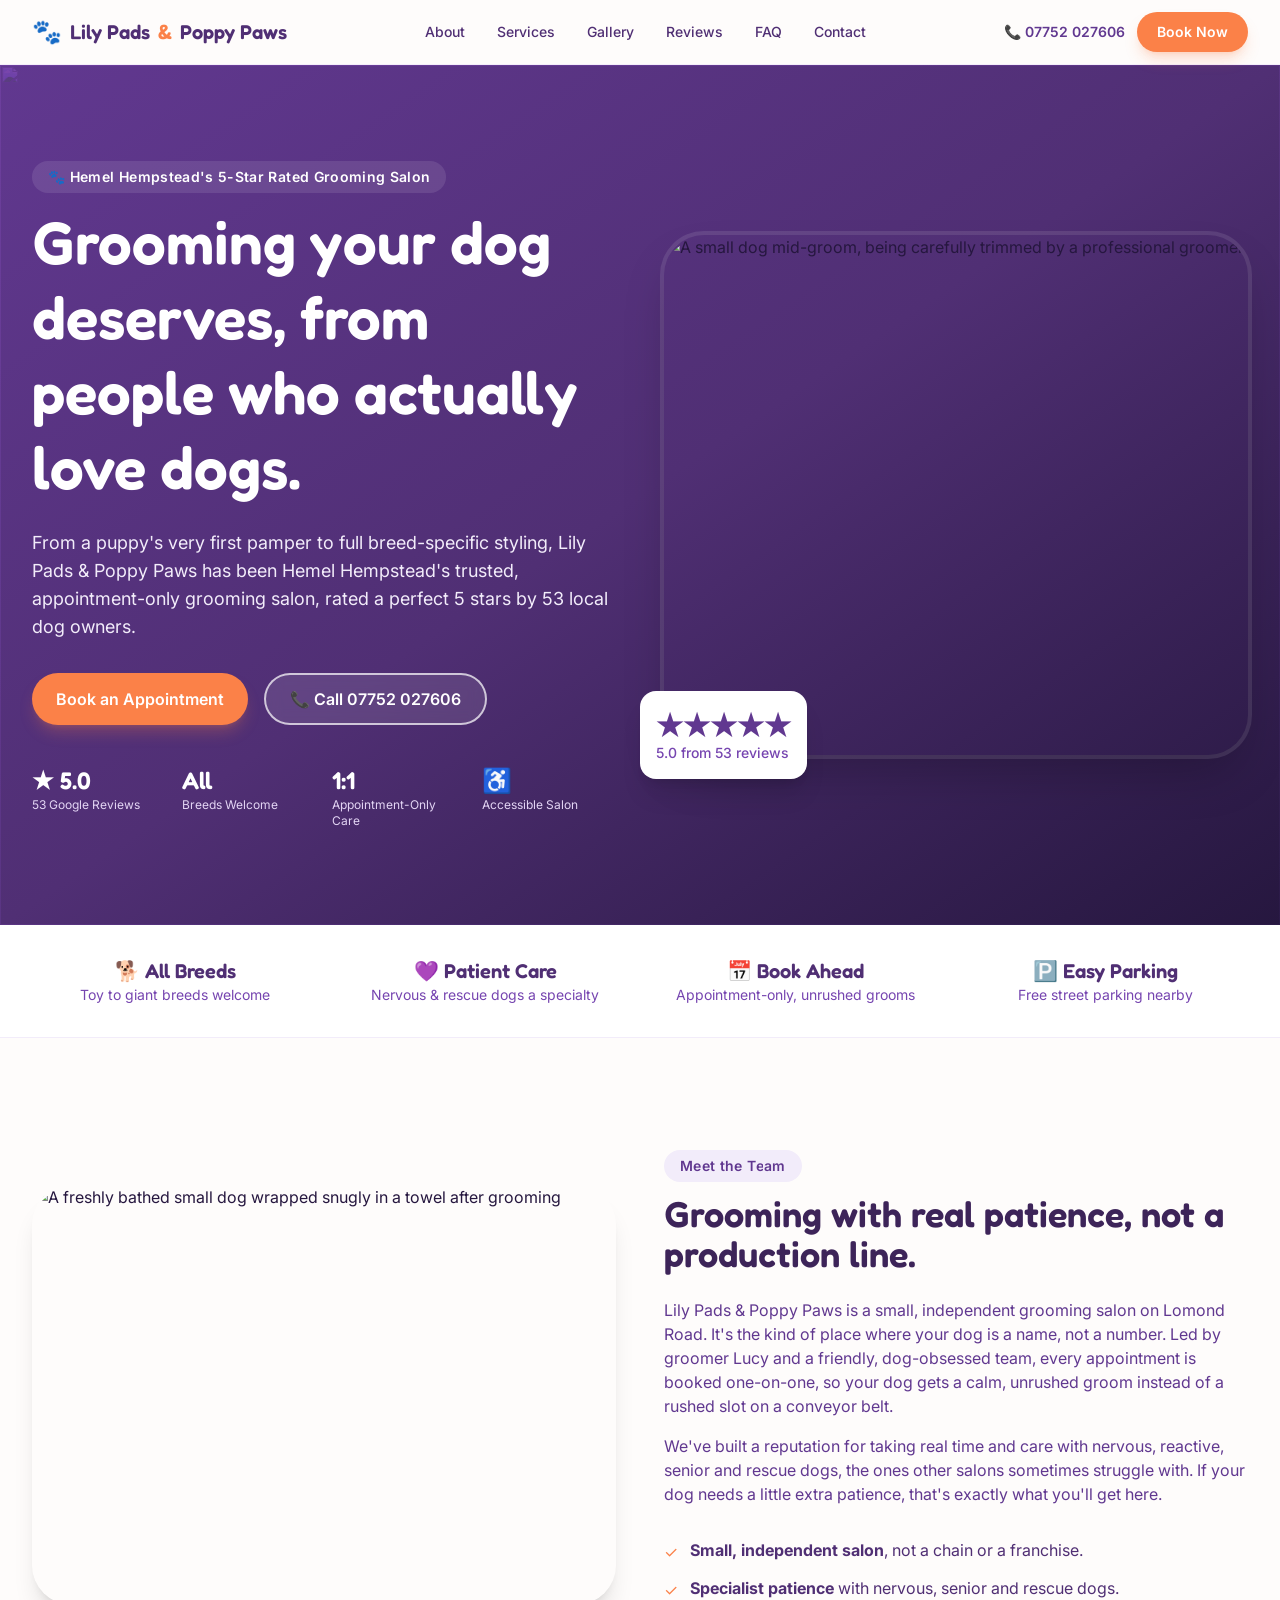
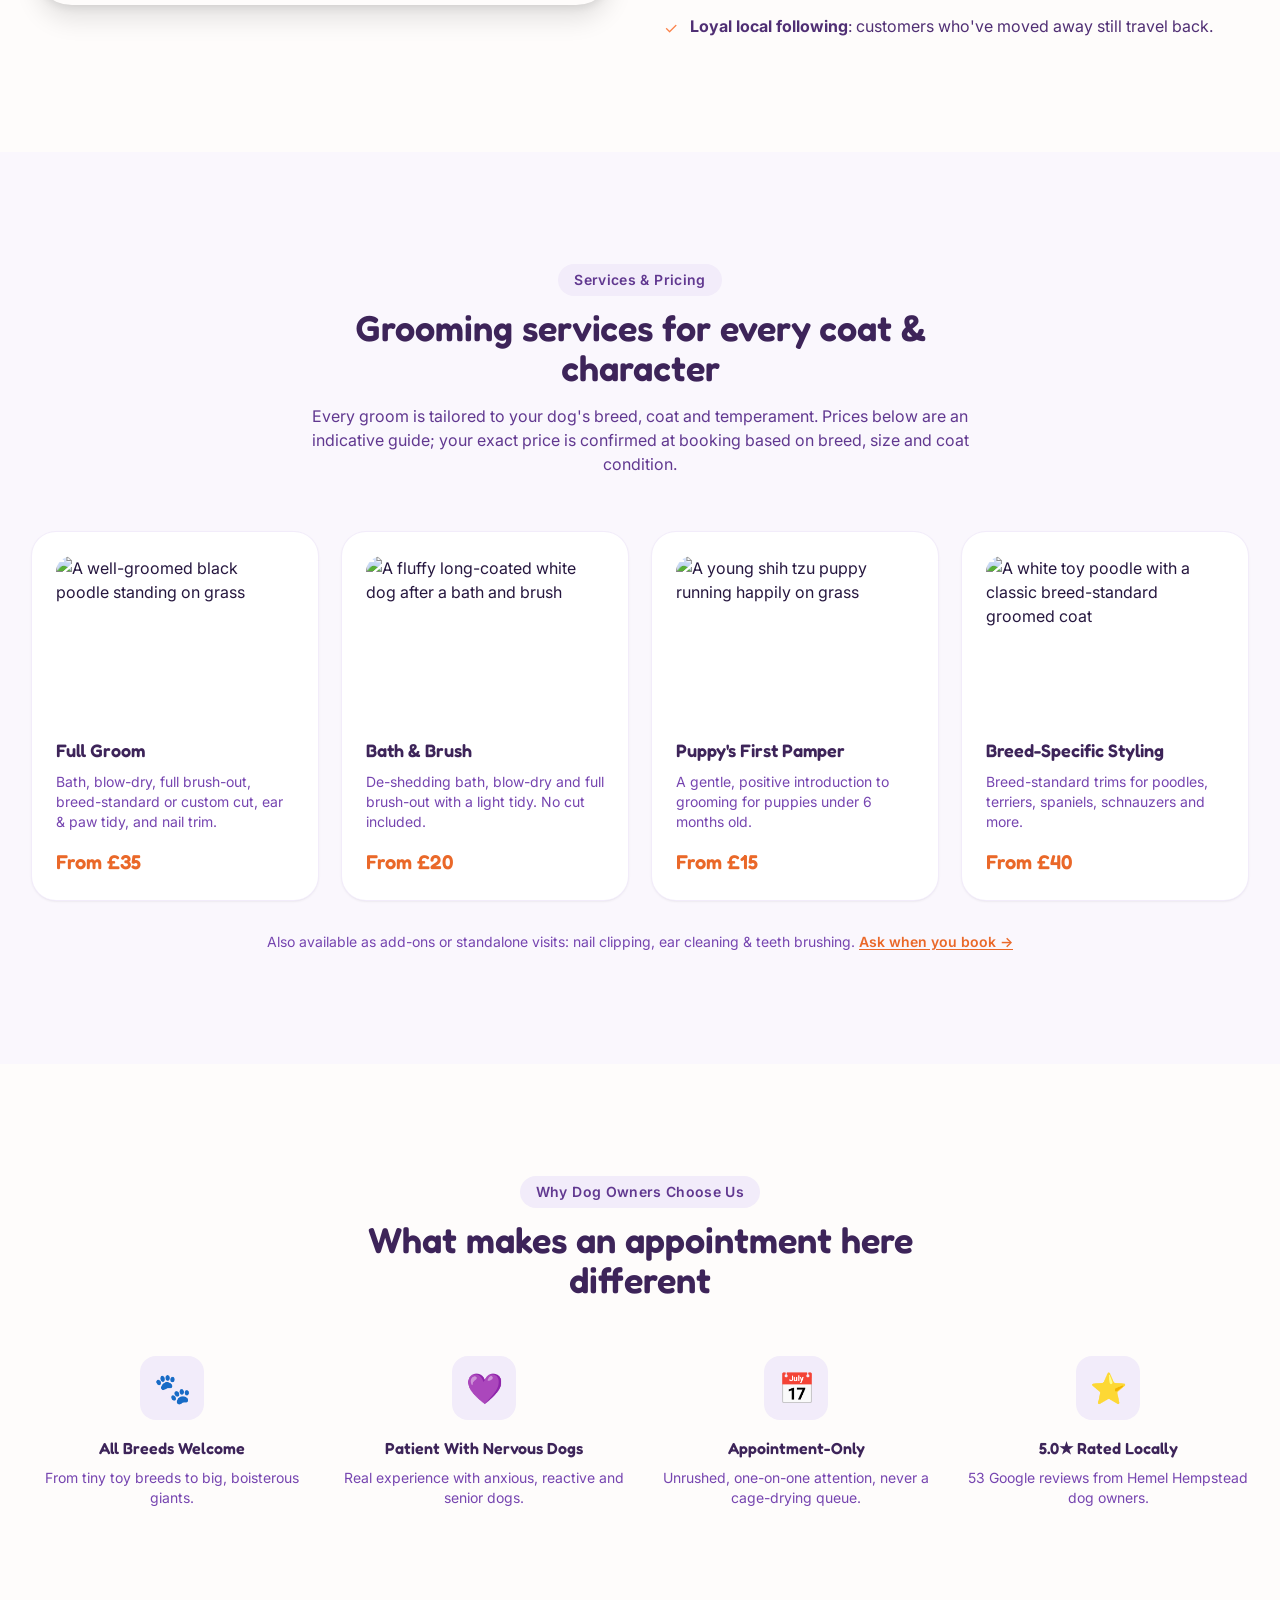
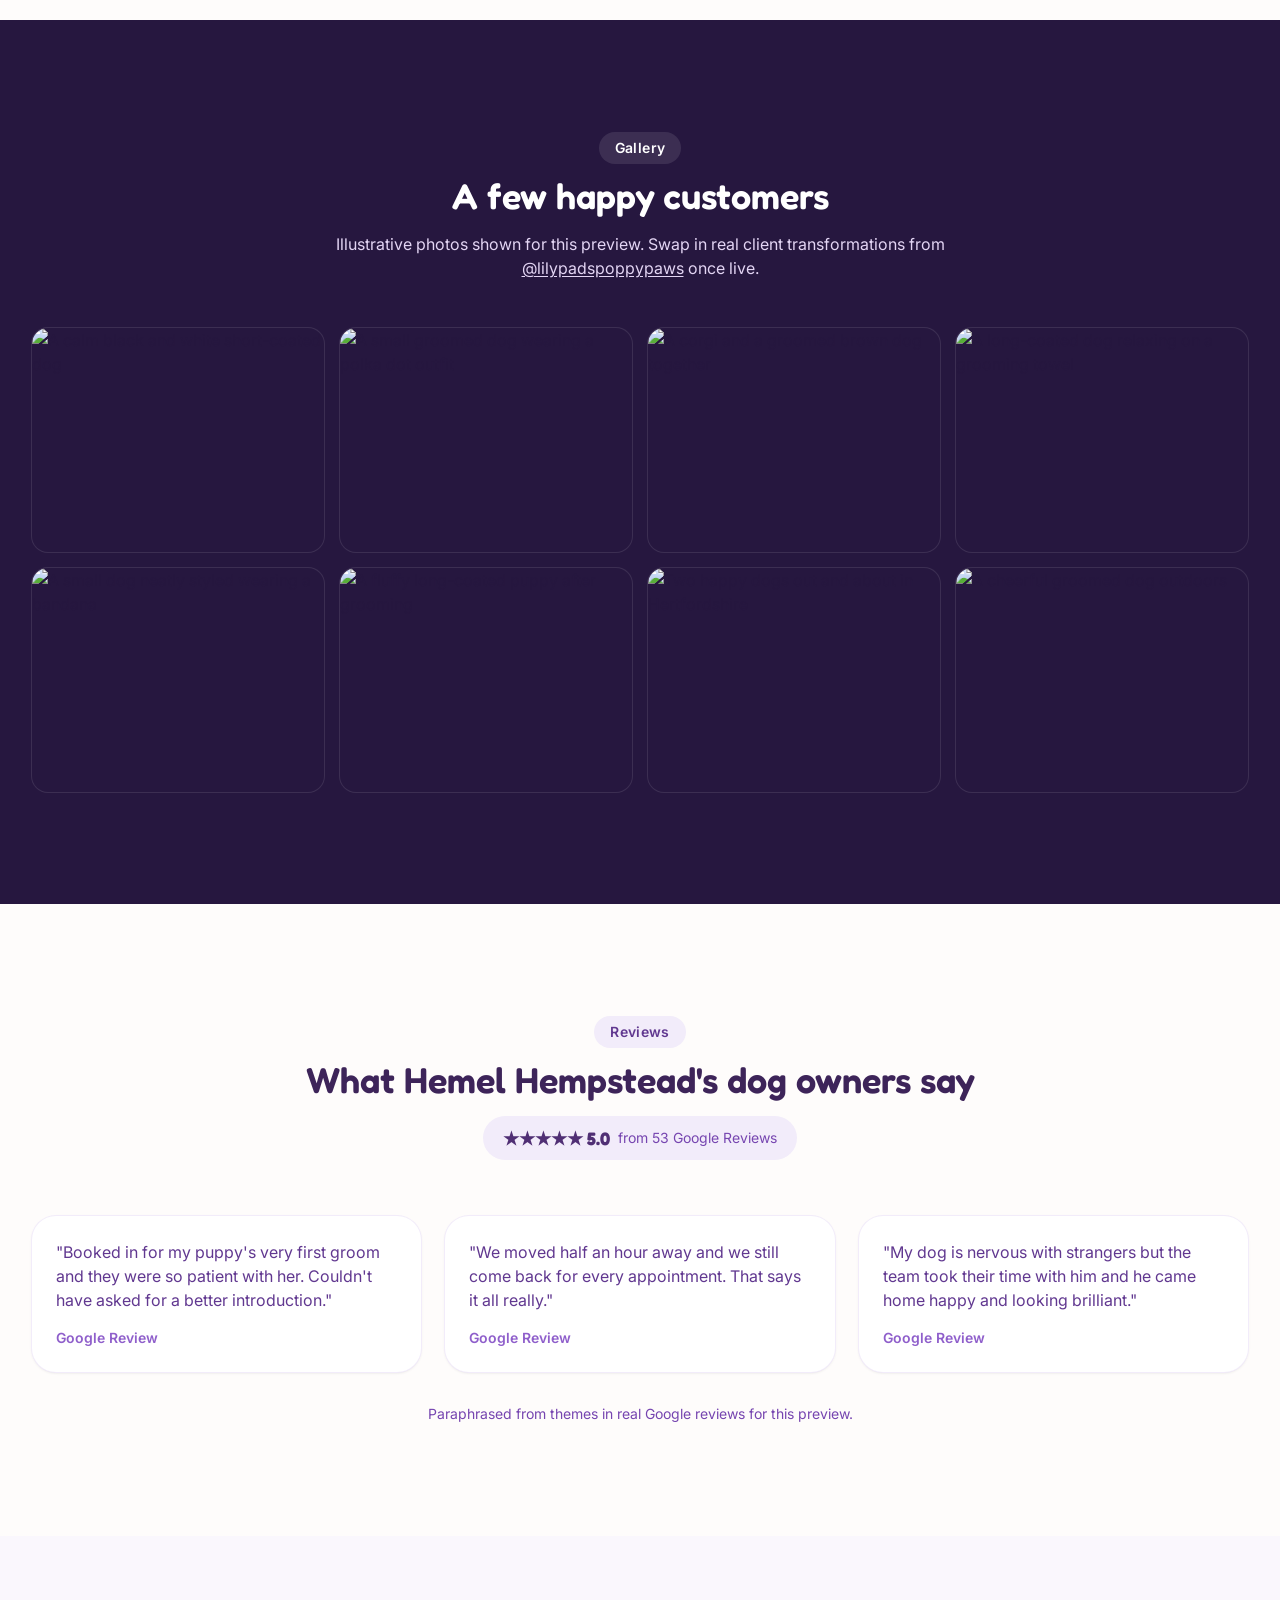
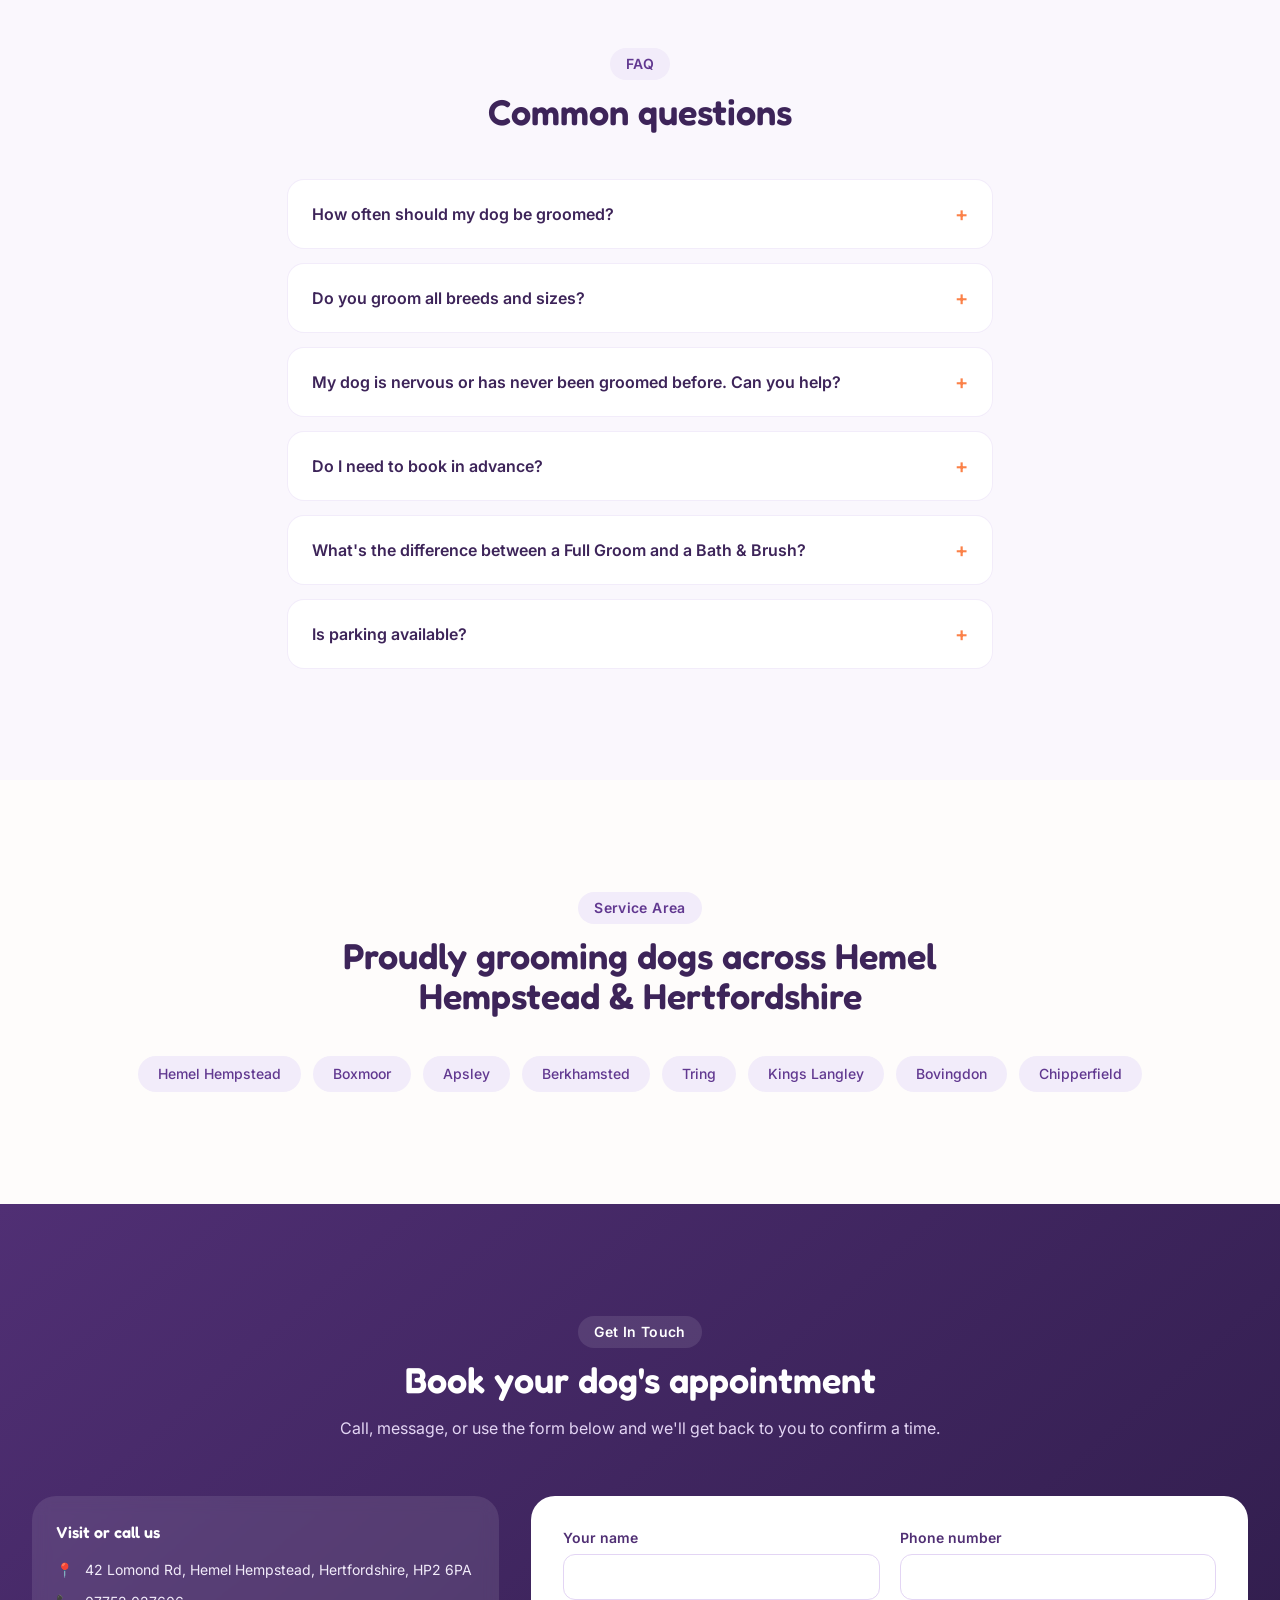
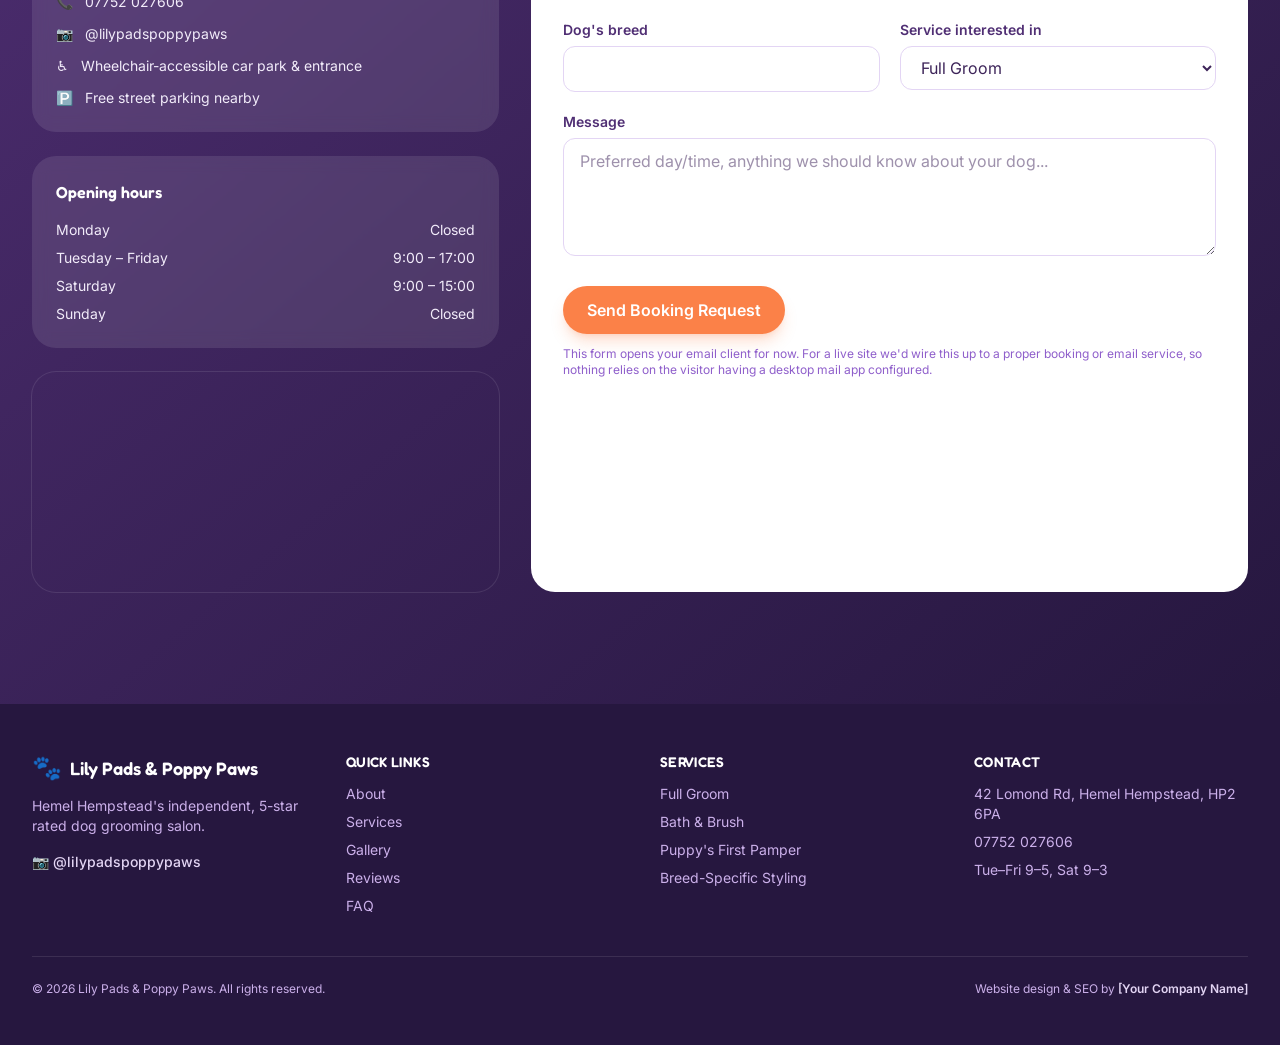
==== index.html @ eb0f3576 "Lily Pads & Poppy Paws spec site: production and preview" ====
<!DOCTYPE html>
<html lang="en-GB">
<head>
<meta charset="UTF-8">
<meta name="viewport" content="width=device-width, initial-scale=1.0">
<title>Lily Pads & Poppy Paws | 5-Star Dog Grooming Salon in Hemel Hempstead</title>
<meta name="description" content="Lily Pads & Poppy Paws is Hemel Hempstead's 5-star rated dog grooming salon. Full grooms, puppy pampers & breed-specific styling for all breeds. Appointment-only, patient with nervous dogs. Book today.">
<link rel="canonical" href="https://www.lilypadspoppypaws.co.uk/">

<!-- Open Graph -->
<meta property="og:type" content="business.business">
<meta property="og:title" content="Lily Pads & Poppy Paws | 5-Star Dog Grooming Salon in Hemel Hempstead">
<meta property="og:description" content="Hemel Hempstead's 5-star rated dog grooming salon. Full grooms, puppy pampers and breed-specific styling for all breeds, appointment-only.">
<meta property="og:image" content="https://images.unsplash.com/photo-1719464454959-9cf304ef4774?fm=jpg&q=80&w=1200&auto=format&fit=crop">
<meta property="og:url" content="https://www.lilypadspoppypaws.co.uk/">
<meta property="og:locale" content="en_GB">
<meta property="og:site_name" content="Lily Pads & Poppy Paws">
<meta name="twitter:card" content="summary_large_image">

<meta name="robots" content="index, follow">
<meta name="geo.region" content="GB-HRT">
<meta name="geo.placename" content="Hemel Hempstead">

<link rel="icon" href="data:image/svg+xml,%3Csvg xmlns='http://www.w3.org/2000/svg' viewBox='0 0 100 100'%3E%3Ctext y='.9em' font-size='90'%3E%F0%9F%90%BE%3C/text%3E%3C/svg%3E">

<link rel="preconnect" href="https://fonts.googleapis.com">
<link rel="preconnect" href="https://fonts.gstatic.com" crossorigin>
<link href="https://fonts.googleapis.com/css2?family=Fredoka:wght@500;600;700&family=Inter:wght@400;500;600;700&display=swap" rel="stylesheet">

<link rel="stylesheet" href="css/style.css">

<script type="application/ld+json">
{
  "@context": "https://schema.org",
  "@type": "PetGroomer",
  "name": "Lily Pads & Poppy Paws",
  "image": "https://images.unsplash.com/photo-1719464454959-9cf304ef4774?fm=jpg&q=80&w=1200&auto=format&fit=crop",
  "@id": "https://www.lilypadspoppypaws.co.uk/",
  "url": "https://www.lilypadspoppypaws.co.uk/",
  "telephone": "+447752027606",
  "priceRange": "££",
  "address": {
    "@type": "PostalAddress",
    "streetAddress": "42 Lomond Rd",
    "addressLocality": "Hemel Hempstead",
    "addressRegion": "Hertfordshire",
    "postalCode": "HP2 6PA",
    "addressCountry": "GB"
  },
  "geo": {
    "@type": "GeoCoordinates",
    "latitude": 51.7745333,
    "longitude": -0.4687252
  },
  "sameAs": [
    "https://www.instagram.com/lilypadspoppypaws/"
  ],
  "openingHoursSpecification": [
    { "@type": "OpeningHoursSpecification", "dayOfWeek": ["Tuesday","Wednesday","Thursday","Friday"], "opens": "09:00", "closes": "17:00" },
    { "@type": "OpeningHoursSpecification", "dayOfWeek": "Saturday", "opens": "09:00", "closes": "15:00" }
  ],
  "aggregateRating": {
    "@type": "AggregateRating",
    "ratingValue": "5.0",
    "reviewCount": "53"
  }
}
</script>
</head>
<body class="bg-cream-50 text-brand-950 antialiased">

<a href="#main" class="sr-only focus:not-sr-only focus:absolute focus:z-50 focus:m-3 focus:rounded-lg focus:bg-white focus:px-4 focus:py-2 focus:text-brand-700 focus:shadow-lg">Skip to content</a>

<!-- ===== HEADER ===== -->
<header id="site-header" class="sticky top-0 z-40 border-b border-brand-100/80 bg-cream-50/90 backdrop-blur transition-shadow">
  <div class="mx-auto flex max-w-7xl items-center justify-between px-4 py-3 sm:px-6 lg:px-8">
    <a href="#main" class="flex items-center gap-2 font-display text-lg font-semibold text-brand-800 sm:text-xl">
      <span aria-hidden="true" class="text-2xl">🐾</span>
      Lily Pads <span class="text-accent-500">&amp;</span> Poppy Paws
    </a>

    <nav aria-label="Primary" class="hidden items-center gap-8 lg:flex">
      <a href="#about" class="text-sm font-medium text-brand-800 hover:text-accent-600">About</a>
      <a href="#services" class="text-sm font-medium text-brand-800 hover:text-accent-600">Services</a>
      <a href="#gallery" class="text-sm font-medium text-brand-800 hover:text-accent-600">Gallery</a>
      <a href="#reviews" class="text-sm font-medium text-brand-800 hover:text-accent-600">Reviews</a>
      <a href="#faq" class="text-sm font-medium text-brand-800 hover:text-accent-600">FAQ</a>
      <a href="#contact" class="text-sm font-medium text-brand-800 hover:text-accent-600">Contact</a>
    </nav>

    <div class="hidden items-center gap-3 lg:flex">
      <a href="tel:07752027606" class="text-sm font-semibold text-brand-700">📞 07752 027606</a>
      <a href="#contact" class="btn-primary !px-5 !py-2.5 text-sm">Book Now</a>
    </div>

    <button id="menu-toggle" type="button" aria-controls="mobile-menu" aria-expanded="false" class="inline-flex items-center justify-center rounded-lg p-2 text-brand-800 lg:hidden" aria-label="Toggle navigation menu">
      <svg id="icon-open" xmlns="http://www.w3.org/2000/svg" class="h-7 w-7" fill="none" viewBox="0 0 24 24" stroke="currentColor" stroke-width="2"><path stroke-linecap="round" stroke-linejoin="round" d="M4 6h16M4 12h16M4 18h16" /></svg>
      <svg id="icon-close" xmlns="http://www.w3.org/2000/svg" class="hidden h-7 w-7" fill="none" viewBox="0 0 24 24" stroke="currentColor" stroke-width="2"><path stroke-linecap="round" stroke-linejoin="round" d="M6 18L18 6M6 6l12 12" /></svg>
    </button>
  </div>

  <div id="mobile-menu" class="hidden border-t border-brand-100 bg-cream-50 lg:hidden">
    <nav aria-label="Mobile" class="flex flex-col gap-1 px-4 py-3">
      <a href="#about" class="rounded-lg px-3 py-2.5 text-brand-800 hover:bg-brand-100">About</a>
      <a href="#services" class="rounded-lg px-3 py-2.5 text-brand-800 hover:bg-brand-100">Services</a>
      <a href="#gallery" class="rounded-lg px-3 py-2.5 text-brand-800 hover:bg-brand-100">Gallery</a>
      <a href="#reviews" class="rounded-lg px-3 py-2.5 text-brand-800 hover:bg-brand-100">Reviews</a>
      <a href="#faq" class="rounded-lg px-3 py-2.5 text-brand-800 hover:bg-brand-100">FAQ</a>
      <a href="#contact" class="rounded-lg px-3 py-2.5 text-brand-800 hover:bg-brand-100">Contact</a>
      <a href="tel:07752027606" class="mt-2 rounded-lg px-3 py-2.5 font-semibold text-brand-700">📞 07752 027606</a>
      <a href="#contact" class="btn-primary mt-1 w-full">Book Now</a>
    </nav>
  </div>
</header>

<main id="main">

  <!-- ===== HERO ===== -->
  <section class="relative overflow-hidden bg-gradient-to-br from-brand-700 via-brand-800 to-brand-950">
    <div class="absolute inset-0 opacity-25 mix-blend-overlay">
      <img src="https://images.unsplash.com/photo-1719464454959-9cf304ef4774?fm=jpg&q=80&w=2000&auto=format&fit=crop" alt="" class="h-full w-full object-cover" loading="eager">
    </div>
    <div class="relative mx-auto grid max-w-7xl gap-12 px-4 py-16 sm:px-6 lg:grid-cols-2 lg:items-center lg:px-8 lg:py-24">
      <div>
        <p class="section-eyebrow !bg-white/10 !text-white">🐾 Hemel Hempstead's 5-Star Rated Grooming Salon</p>
        <h1 class="font-display text-4xl font-semibold leading-tight text-white sm:text-5xl lg:text-6xl">
          Grooming your dog deserves, from people who actually love dogs.
        </h1>
        <p class="mt-6 max-w-xl text-lg text-brand-100">
          From a puppy's very first pamper to full breed-specific styling, Lily Pads &amp; Poppy Paws has been Hemel Hempstead's trusted, appointment-only grooming salon, rated a perfect 5 stars by 53 local dog owners.
        </p>
        <div class="mt-8 flex flex-wrap gap-4">
          <a href="#contact" class="btn-primary">Book an Appointment</a>
          <a href="tel:07752027606" class="btn-secondary">📞 Call 07752 027606</a>
        </div>
        <dl class="mt-10 grid grid-cols-2 gap-4 sm:grid-cols-4">
          <div>
            <dt class="sr-only">Google rating</dt>
            <dd class="font-display text-2xl font-semibold text-white">★ 5.0</dd>
            <dd class="text-xs text-brand-200">53 Google Reviews</dd>
          </div>
          <div>
            <dt class="sr-only">Breeds</dt>
            <dd class="font-display text-2xl font-semibold text-white">All</dd>
            <dd class="text-xs text-brand-200">Breeds Welcome</dd>
          </div>
          <div>
            <dt class="sr-only">Booking</dt>
            <dd class="font-display text-2xl font-semibold text-white">1:1</dd>
            <dd class="text-xs text-brand-200">Appointment-Only Care</dd>
          </div>
          <div>
            <dt class="sr-only">Access</dt>
            <dd class="font-display text-2xl font-semibold text-white">♿</dd>
            <dd class="text-xs text-brand-200">Accessible Salon</dd>
          </div>
        </dl>
      </div>
      <div class="relative hidden lg:block">
        <div class="overflow-hidden rounded-[2.5rem] shadow-2xl ring-4 ring-white/10">
          <img src="https://images.unsplash.com/photo-1719464454959-9cf304ef4774?fm=jpg&q=80&w=1200&auto=format&fit=crop" alt="A small dog mid-groom, being carefully trimmed by a professional groomer" class="h-[520px] w-full object-cover">
        </div>
        <div class="absolute -bottom-6 -left-6 rounded-2xl bg-white p-4 shadow-xl">
          <p class="font-display text-3xl font-bold text-brand-700">★★★★★</p>
          <p class="text-sm font-medium text-brand-600">5.0 from 53 reviews</p>
        </div>
      </div>
    </div>
  </section>

  <!-- ===== TRUST STRIP ===== -->
  <section class="border-b border-brand-100 bg-white">
    <div class="mx-auto grid max-w-7xl grid-cols-2 gap-6 px-4 py-8 text-center sm:px-6 md:grid-cols-4 lg:px-8">
      <div>
        <p class="font-display text-xl font-semibold text-brand-800">🐕 All Breeds</p>
        <p class="text-sm text-brand-600">Toy to giant breeds welcome</p>
      </div>
      <div>
        <p class="font-display text-xl font-semibold text-brand-800">💜 Patient Care</p>
        <p class="text-sm text-brand-600">Nervous &amp; rescue dogs a specialty</p>
      </div>
      <div>
        <p class="font-display text-xl font-semibold text-brand-800">📅 Book Ahead</p>
        <p class="text-sm text-brand-600">Appointment-only, unrushed grooms</p>
      </div>
      <div>
        <p class="font-display text-xl font-semibold text-brand-800">🅿️ Easy Parking</p>
        <p class="text-sm text-brand-600">Free street parking nearby</p>
      </div>
    </div>
  </section>

  <!-- ===== ABOUT ===== -->
  <section id="about" class="py-20 sm:py-28">
    <div class="mx-auto grid max-w-7xl gap-12 px-4 sm:px-6 lg:grid-cols-2 lg:items-center lg:px-8">
      <div class="order-2 overflow-hidden rounded-[2.5rem] shadow-xl lg:order-1">
        <img src="https://images.unsplash.com/photo-1611173622933-91942d394b04?fm=jpg&q=80&w=1200&auto=format&fit=crop" alt="A freshly bathed small dog wrapped snugly in a towel after grooming" class="h-[420px] w-full object-cover">
      </div>
      <div class="order-1 lg:order-2">
        <p class="section-eyebrow">Meet the Team</p>
        <h2 class="font-display text-3xl font-semibold text-brand-900 sm:text-4xl">Grooming with real patience, not a production line.</h2>
        <p class="mt-6 text-brand-700">
          Lily Pads &amp; Poppy Paws is a small, independent grooming salon on Lomond Road. It's the kind of place where your dog is a name, not a number. Led by groomer Lucy and a friendly, dog-obsessed team, every appointment is booked one-on-one, so your dog gets a calm, unrushed groom instead of a rushed slot on a conveyor belt.
        </p>
        <p class="mt-4 text-brand-700">
          We've built a reputation for taking real time and care with nervous, reactive, senior and rescue dogs, the ones other salons sometimes struggle with. If your dog needs a little extra patience, that's exactly what you'll get here.
        </p>
        <ul class="mt-8 space-y-3">
          <li class="flex items-start gap-3">
            <span class="mt-0.5 text-accent-500">✓</span>
            <span class="text-brand-800"><strong>Small, independent salon</strong>, not a chain or a franchise.</span>
          </li>
          <li class="flex items-start gap-3">
            <span class="mt-0.5 text-accent-500">✓</span>
            <span class="text-brand-800"><strong>Specialist patience</strong> with nervous, senior and rescue dogs.</span>
          </li>
          <li class="flex items-start gap-3">
            <span class="mt-0.5 text-accent-500">✓</span>
            <span class="text-brand-800"><strong>Loyal local following</strong>: customers who've moved away still travel back.</span>
          </li>
        </ul>
      </div>
    </div>
  </section>

  <!-- ===== SERVICES ===== -->
  <section id="services" class="bg-brand-50 py-20 sm:py-28">
    <div class="mx-auto max-w-7xl px-4 sm:px-6 lg:px-8">
      <div class="mx-auto max-w-2xl text-center">
        <p class="section-eyebrow">Services &amp; Pricing</p>
        <h2 class="font-display text-3xl font-semibold text-brand-900 sm:text-4xl">Grooming services for every coat &amp; character</h2>
        <p class="mt-4 text-brand-700">Every groom is tailored to your dog's breed, coat and temperament. Prices below are an indicative guide; your exact price is confirmed at booking based on breed, size and coat condition.</p>
      </div>

      <div class="mt-14 grid gap-6 sm:grid-cols-2 lg:grid-cols-4">
        <article class="card flex flex-col">
          <img src="https://images.unsplash.com/photo-1614261812340-5ee9a3ed33a3?fm=jpg&q=80&w=600&auto=format&fit=crop" alt="A well-groomed black poodle standing on grass" class="mb-5 h-40 w-full rounded-2xl object-cover">
          <h3 class="font-display text-lg font-semibold text-brand-900">Full Groom</h3>
          <p class="mt-2 flex-1 text-sm text-brand-600">Bath, blow-dry, full brush-out, breed-standard or custom cut, ear &amp; paw tidy, and nail trim.</p>
          <p class="mt-4 font-display text-xl font-semibold text-accent-600">From £35</p>
        </article>
        <article class="card flex flex-col">
          <img src="https://images.unsplash.com/photo-1519224939581-4fbbdbeff92f?fm=jpg&q=80&w=600&auto=format&fit=crop" alt="A fluffy long-coated white dog after a bath and brush" class="mb-5 h-40 w-full rounded-2xl object-cover">
          <h3 class="font-display text-lg font-semibold text-brand-900">Bath &amp; Brush</h3>
          <p class="mt-2 flex-1 text-sm text-brand-600">De-shedding bath, blow-dry and full brush-out with a light tidy. No cut included.</p>
          <p class="mt-4 font-display text-xl font-semibold text-accent-600">From £20</p>
        </article>
        <article class="card flex flex-col">
          <img src="https://images.unsplash.com/photo-1534361960057-19889db9621e?fm=jpg&q=80&w=600&auto=format&fit=crop" alt="A young shih tzu puppy running happily on grass" class="mb-5 h-40 w-full rounded-2xl object-cover">
          <h3 class="font-display text-lg font-semibold text-brand-900">Puppy's First Pamper</h3>
          <p class="mt-2 flex-1 text-sm text-brand-600">A gentle, positive introduction to grooming for puppies under 6 months old.</p>
          <p class="mt-4 font-display text-xl font-semibold text-accent-600">From £15</p>
        </article>
        <article class="card flex flex-col">
          <img src="https://images.unsplash.com/photo-1513189643435-49f97650b367?fm=jpg&q=80&w=600&auto=format&fit=crop" alt="A white toy poodle with a classic breed-standard groomed coat" class="mb-5 h-40 w-full rounded-2xl object-cover">
          <h3 class="font-display text-lg font-semibold text-brand-900">Breed-Specific Styling</h3>
          <p class="mt-2 flex-1 text-sm text-brand-600">Breed-standard trims for poodles, terriers, spaniels, schnauzers and more.</p>
          <p class="mt-4 font-display text-xl font-semibold text-accent-600">From £40</p>
        </article>
      </div>

      <p class="mt-8 text-center text-sm text-brand-600">Also available as add-ons or standalone visits: nail clipping, ear cleaning &amp; teeth brushing. <a href="#contact" class="font-semibold text-accent-600 underline underline-offset-2">Ask when you book →</a></p>
    </div>
  </section>

  <!-- ===== WHY CHOOSE US ===== -->
  <section class="py-20 sm:py-28">
    <div class="mx-auto max-w-7xl px-4 sm:px-6 lg:px-8">
      <div class="mx-auto max-w-2xl text-center">
        <p class="section-eyebrow">Why Dog Owners Choose Us</p>
        <h2 class="font-display text-3xl font-semibold text-brand-900 sm:text-4xl">What makes an appointment here different</h2>
      </div>
      <div class="mt-14 grid gap-8 sm:grid-cols-2 lg:grid-cols-4">
        <div class="text-center">
          <div class="mx-auto flex h-16 w-16 items-center justify-center rounded-2xl bg-brand-100 text-3xl">🐾</div>
          <h3 class="mt-4 font-display font-semibold text-brand-900">All Breeds Welcome</h3>
          <p class="mt-2 text-sm text-brand-600">From tiny toy breeds to big, boisterous giants.</p>
        </div>
        <div class="text-center">
          <div class="mx-auto flex h-16 w-16 items-center justify-center rounded-2xl bg-brand-100 text-3xl">💜</div>
          <h3 class="mt-4 font-display font-semibold text-brand-900">Patient With Nervous Dogs</h3>
          <p class="mt-2 text-sm text-brand-600">Real experience with anxious, reactive and senior dogs.</p>
        </div>
        <div class="text-center">
          <div class="mx-auto flex h-16 w-16 items-center justify-center rounded-2xl bg-brand-100 text-3xl">📅</div>
          <h3 class="mt-4 font-display font-semibold text-brand-900">Appointment-Only</h3>
          <p class="mt-2 text-sm text-brand-600">Unrushed, one-on-one attention, never a cage-drying queue.</p>
        </div>
        <div class="text-center">
          <div class="mx-auto flex h-16 w-16 items-center justify-center rounded-2xl bg-brand-100 text-3xl">⭐</div>
          <h3 class="mt-4 font-display font-semibold text-brand-900">5.0★ Rated Locally</h3>
          <p class="mt-2 text-sm text-brand-600">53 Google reviews from Hemel Hempstead dog owners.</p>
        </div>
      </div>
    </div>
  </section>

  <!-- ===== GALLERY ===== -->
  <section id="gallery" class="bg-brand-950 py-20 sm:py-28">
    <div class="mx-auto max-w-7xl px-4 sm:px-6 lg:px-8">
      <div class="mx-auto max-w-2xl text-center">
        <p class="section-eyebrow !bg-white/10 !text-white">Gallery</p>
        <h2 class="font-display text-3xl font-semibold text-white sm:text-4xl">A few happy customers</h2>
        <p class="mt-4 text-brand-200">Illustrative photos shown for this preview. Swap in real client transformations from <a href="https://www.instagram.com/lilypadspoppypaws/" class="underline underline-offset-2 hover:text-accent-400" target="_blank" rel="noopener">@lilypadspoppypaws</a> once live.</p>
      </div>
      <div class="mt-12 grid grid-cols-2 gap-4 sm:grid-cols-3 lg:grid-cols-4">
        <img src="https://images.unsplash.com/photo-1561037404-61cd46aa615b?fm=jpg&q=75&w=500&auto=format&fit=crop" alt="A calm black and white short-coated dog" class="h-48 w-full rounded-2xl object-cover ring-1 ring-white/10 transition hover:scale-[1.02] hover:opacity-90 sm:h-56" loading="lazy">
        <img src="https://images.unsplash.com/photo-1583511655826-05700d52f4d9?fm=jpg&q=75&w=500&auto=format&fit=crop" alt="A small groomed dog wearing a polka dot outfit" class="h-48 w-full rounded-2xl object-cover ring-1 ring-white/10 transition hover:scale-[1.02] hover:opacity-90 sm:h-56" loading="lazy">
        <img src="https://images.unsplash.com/photo-1560743641-3914f2c45636?fm=jpg&q=75&w=500&auto=format&fit=crop" alt="A corgi and a groomed brown dog together" class="h-48 w-full rounded-2xl object-cover ring-1 ring-white/10 transition hover:scale-[1.02] hover:opacity-90 sm:h-56" loading="lazy">
        <img src="https://images.unsplash.com/photo-1581887936036-3f4f7f0b6679?fm=jpg&q=75&w=500&auto=format&fit=crop" alt="A long-coated dog relaxing on a grooming towel" class="h-48 w-full rounded-2xl object-cover ring-1 ring-white/10 transition hover:scale-[1.02] hover:opacity-90 sm:h-56" loading="lazy">
        <img src="https://images.unsplash.com/photo-1678153184494-1f6fc14a673d?fm=jpg&q=75&w=500&auto=format&fit=crop" alt="A small dog neatly styled wearing a bandana" class="h-48 w-full rounded-2xl object-cover ring-1 ring-white/10 transition hover:scale-[1.02] hover:opacity-90 sm:h-56" loading="lazy">
        <img src="https://images.unsplash.com/photo-1560807707-8cc77767d783?fm=jpg&q=75&w=500&auto=format&fit=crop" alt="A fluffy long-coated puppy after grooming" class="h-48 w-full rounded-2xl object-cover ring-1 ring-white/10 transition hover:scale-[1.02] hover:opacity-90 sm:h-56" loading="lazy">
        <img src="https://images.unsplash.com/photo-1548199973-03cce0bbc87b?fm=jpg&q=75&w=500&auto=format&fit=crop" alt="Two happy dogs out and about in Hertfordshire" class="h-48 w-full rounded-2xl object-cover ring-1 ring-white/10 transition hover:scale-[1.02] hover:opacity-90 sm:h-56" loading="lazy">
        <img src="https://images.unsplash.com/photo-1510771463146-e89e6e86560e?fm=jpg&q=75&w=500&auto=format&fit=crop" alt="A cheerful groomed dog outdoors" class="h-48 w-full rounded-2xl object-cover ring-1 ring-white/10 transition hover:scale-[1.02] hover:opacity-90 sm:h-56" loading="lazy">
      </div>
    </div>
  </section>

  <!-- ===== REVIEWS ===== -->
  <section id="reviews" class="py-20 sm:py-28">
    <div class="mx-auto max-w-7xl px-4 sm:px-6 lg:px-8">
      <div class="mx-auto max-w-2xl text-center">
        <p class="section-eyebrow">Reviews</p>
        <h2 class="font-display text-3xl font-semibold text-brand-900 sm:text-4xl">What Hemel Hempstead's dog owners say</h2>
        <div class="mt-4 inline-flex items-center gap-2 rounded-full bg-brand-100 px-5 py-2">
          <span class="font-display text-lg font-bold text-brand-800">★★★★★ 5.0</span>
          <span class="text-sm text-brand-600">from 53 Google Reviews</span>
        </div>
      </div>
      <div class="mt-14 grid gap-6 lg:grid-cols-3">
        <blockquote class="card">
          <p class="text-brand-700">"Booked in for my puppy's very first groom and they were so patient with her. Couldn't have asked for a better introduction."</p>
          <footer class="mt-4 text-sm font-semibold text-brand-500">Google Review</footer>
        </blockquote>
        <blockquote class="card">
          <p class="text-brand-700">"We moved half an hour away and we still come back for every appointment. That says it all really."</p>
          <footer class="mt-4 text-sm font-semibold text-brand-500">Google Review</footer>
        </blockquote>
        <blockquote class="card">
          <p class="text-brand-700">"My dog is nervous with strangers but the team took their time with him and he came home happy and looking brilliant."</p>
          <footer class="mt-4 text-sm font-semibold text-brand-500">Google Review</footer>
        </blockquote>
      </div>
      <p class="mt-8 text-center text-sm text-brand-600">Paraphrased from themes in real Google reviews for this preview.</p>
    </div>
  </section>

  <!-- ===== FAQ ===== -->
  <section id="faq" class="bg-brand-50 py-20 sm:py-28">
    <div class="mx-auto max-w-3xl px-4 sm:px-6 lg:px-8">
      <div class="text-center">
        <p class="section-eyebrow">FAQ</p>
        <h2 class="font-display text-3xl font-semibold text-brand-900 sm:text-4xl">Common questions</h2>
      </div>
      <div class="mt-12 space-y-4" id="faq-list">

        <div class="faq-item overflow-hidden rounded-2xl bg-white ring-1 ring-brand-100">
          <button type="button" class="faq-trigger flex w-full items-center justify-between gap-4 px-6 py-5 text-left font-semibold text-brand-900" aria-expanded="false">
            How often should my dog be groomed?
            <span class="faq-icon shrink-0 text-xl text-accent-500">+</span>
          </button>
          <div class="faq-panel hidden px-6 pb-5 text-brand-600">Most breeds do best every 6–8 weeks, though it depends on coat type. Long-haired and curly-coated breeds often benefit from more frequent visits, and we're happy to recommend a schedule at your dog's first appointment.</div>
        </div>

        <div class="faq-item overflow-hidden rounded-2xl bg-white ring-1 ring-brand-100">
          <button type="button" class="faq-trigger flex w-full items-center justify-between gap-4 px-6 py-5 text-left font-semibold text-brand-900" aria-expanded="false">
            Do you groom all breeds and sizes?
            <span class="faq-icon shrink-0 text-xl text-accent-500">+</span>
          </button>
          <div class="faq-panel hidden px-6 pb-5 text-brand-600">Yes, from tiny toy breeds to large, giant breeds. Let us know your dog's breed and size when you book so we can allocate the right amount of time.</div>
        </div>

        <div class="faq-item overflow-hidden rounded-2xl bg-white ring-1 ring-brand-100">
          <button type="button" class="faq-trigger flex w-full items-center justify-between gap-4 px-6 py-5 text-left font-semibold text-brand-900" aria-expanded="false">
            My dog is nervous or has never been groomed before. Can you help?
            <span class="faq-icon shrink-0 text-xl text-accent-500">+</span>
          </button>
          <div class="faq-panel hidden px-6 pb-5 text-brand-600">Absolutely, this is something we're known for locally. Appointments are one-on-one and unrushed, so nervous, reactive, senior and rescue dogs get all the extra time and patience they need.</div>
        </div>

        <div class="faq-item overflow-hidden rounded-2xl bg-white ring-1 ring-brand-100">
          <button type="button" class="faq-trigger flex w-full items-center justify-between gap-4 px-6 py-5 text-left font-semibold text-brand-900" aria-expanded="false">
            Do I need to book in advance?
            <span class="faq-icon shrink-0 text-xl text-accent-500">+</span>
          </button>
          <div class="faq-panel hidden px-6 pb-5 text-brand-600">Yes, we're appointment-only. That's how we keep every groom calm and unrushed, so call or use the form below and we'll find a time that suits you.</div>
        </div>

        <div class="faq-item overflow-hidden rounded-2xl bg-white ring-1 ring-brand-100">
          <button type="button" class="faq-trigger flex w-full items-center justify-between gap-4 px-6 py-5 text-left font-semibold text-brand-900" aria-expanded="false">
            What's the difference between a Full Groom and a Bath &amp; Brush?
            <span class="faq-icon shrink-0 text-xl text-accent-500">+</span>
          </button>
          <div class="faq-panel hidden px-6 pb-5 text-brand-600">A Bath &amp; Brush covers washing, drying and a full brush-out with no cutting. A Full Groom includes all of that plus a breed-standard or custom cut, ear and paw tidy, and a nail trim.</div>
        </div>

        <div class="faq-item overflow-hidden rounded-2xl bg-white ring-1 ring-brand-100">
          <button type="button" class="faq-trigger flex w-full items-center justify-between gap-4 px-6 py-5 text-left font-semibold text-brand-900" aria-expanded="false">
            Is parking available?
            <span class="faq-icon shrink-0 text-xl text-accent-500">+</span>
          </button>
          <div class="faq-panel hidden px-6 pb-5 text-brand-600">Yes, free street parking is available nearby, and the salon has a wheelchair-accessible car park and entrance.</div>
        </div>

      </div>
    </div>
  </section>

  <!-- ===== SERVICE AREA ===== -->
  <section class="py-20 sm:py-28">
    <div class="mx-auto max-w-7xl px-4 sm:px-6 lg:px-8">
      <div class="mx-auto max-w-2xl text-center">
        <p class="section-eyebrow">Service Area</p>
        <h2 class="font-display text-3xl font-semibold text-brand-900 sm:text-4xl">Proudly grooming dogs across Hemel Hempstead &amp; Hertfordshire</h2>
      </div>
      <div class="mt-10 flex flex-wrap justify-center gap-3">
        <span class="rounded-full bg-brand-100 px-5 py-2 text-sm font-medium text-brand-700">Hemel Hempstead</span>
        <span class="rounded-full bg-brand-100 px-5 py-2 text-sm font-medium text-brand-700">Boxmoor</span>
        <span class="rounded-full bg-brand-100 px-5 py-2 text-sm font-medium text-brand-700">Apsley</span>
        <span class="rounded-full bg-brand-100 px-5 py-2 text-sm font-medium text-brand-700">Berkhamsted</span>
        <span class="rounded-full bg-brand-100 px-5 py-2 text-sm font-medium text-brand-700">Tring</span>
        <span class="rounded-full bg-brand-100 px-5 py-2 text-sm font-medium text-brand-700">Kings Langley</span>
        <span class="rounded-full bg-brand-100 px-5 py-2 text-sm font-medium text-brand-700">Bovingdon</span>
        <span class="rounded-full bg-brand-100 px-5 py-2 text-sm font-medium text-brand-700">Chipperfield</span>
      </div>
    </div>
  </section>

  <!-- ===== CONTACT ===== -->
  <section id="contact" class="bg-gradient-to-br from-brand-800 to-brand-950 py-20 sm:py-28">
    <div class="mx-auto max-w-7xl px-4 sm:px-6 lg:px-8">
      <div class="mx-auto max-w-2xl text-center">
        <p class="section-eyebrow !bg-white/10 !text-white">Get In Touch</p>
        <h2 class="font-display text-3xl font-semibold text-white sm:text-4xl">Book your dog's appointment</h2>
        <p class="mt-4 text-brand-200">Call, message, or use the form below and we'll get back to you to confirm a time.</p>
      </div>

      <div class="mt-14 grid gap-8 lg:grid-cols-5">

        <div class="lg:col-span-2 space-y-6">
          <div class="rounded-3xl bg-white/10 p-6 backdrop-blur">
            <h3 class="font-display font-semibold text-white">Visit or call us</h3>
            <ul class="mt-4 space-y-3 text-sm text-brand-100">
              <li class="flex gap-3"><span aria-hidden="true">📍</span><span>42 Lomond Rd, Hemel Hempstead, Hertfordshire, HP2 6PA</span></li>
              <li class="flex gap-3"><span aria-hidden="true">📞</span><a href="tel:07752027606" class="hover:text-white">07752 027606</a></li>
              <li class="flex gap-3"><span aria-hidden="true">📷</span><a href="https://www.instagram.com/lilypadspoppypaws/" target="_blank" rel="noopener" class="hover:text-white">@lilypadspoppypaws</a></li>
              <li class="flex gap-3"><span aria-hidden="true">♿</span><span>Wheelchair-accessible car park &amp; entrance</span></li>
              <li class="flex gap-3"><span aria-hidden="true">🅿️</span><span>Free street parking nearby</span></li>
            </ul>
          </div>
          <div class="rounded-3xl bg-white/10 p-6 backdrop-blur">
            <h3 class="font-display font-semibold text-white">Opening hours</h3>
            <dl class="mt-4 space-y-2 text-sm text-brand-100">
              <div class="flex justify-between"><dt>Monday</dt><dd>Closed</dd></div>
              <div class="flex justify-between"><dt>Tuesday – Friday</dt><dd>9:00 – 17:00</dd></div>
              <div class="flex justify-between"><dt>Saturday</dt><dd>9:00 – 15:00</dd></div>
              <div class="flex justify-between"><dt>Sunday</dt><dd>Closed</dd></div>
            </dl>
          </div>
          <div class="overflow-hidden rounded-3xl ring-1 ring-white/10">
            <iframe
              title="Map showing Lily Pads & Poppy Paws, 42 Lomond Rd, Hemel Hempstead"
              src="https://www.google.com/maps?q=42+Lomond+Rd,+Hemel+Hempstead,+HP2+6PA&output=embed"
              width="100%" height="220" style="border:0" loading="lazy" referrerpolicy="no-referrer-when-downgrade"></iframe>
          </div>
        </div>

        <form class="lg:col-span-3 rounded-3xl bg-white p-6 sm:p-8" action="mailto:hello@lilypadspoppypaws.co.uk" method="post" enctype="text/plain">
          <div class="grid gap-5 sm:grid-cols-2">
            <div>
              <label for="name" class="block text-sm font-semibold text-brand-800">Your name</label>
              <input type="text" id="name" name="name" required class="mt-1.5 w-full rounded-xl border border-brand-200 px-4 py-2.5 text-brand-900 focus:border-brand-500 focus:outline-none focus:ring-2 focus:ring-brand-200">
            </div>
            <div>
              <label for="phone" class="block text-sm font-semibold text-brand-800">Phone number</label>
              <input type="tel" id="phone" name="phone" required class="mt-1.5 w-full rounded-xl border border-brand-200 px-4 py-2.5 text-brand-900 focus:border-brand-500 focus:outline-none focus:ring-2 focus:ring-brand-200">
            </div>
            <div>
              <label for="breed" class="block text-sm font-semibold text-brand-800">Dog's breed</label>
              <input type="text" id="breed" name="breed" class="mt-1.5 w-full rounded-xl border border-brand-200 px-4 py-2.5 text-brand-900 focus:border-brand-500 focus:outline-none focus:ring-2 focus:ring-brand-200">
            </div>
            <div>
              <label for="service" class="block text-sm font-semibold text-brand-800">Service interested in</label>
              <select id="service" name="service" class="mt-1.5 w-full rounded-xl border border-brand-200 px-4 py-2.5 text-brand-900 focus:border-brand-500 focus:outline-none focus:ring-2 focus:ring-brand-200">
                <option>Full Groom</option>
                <option>Bath &amp; Brush</option>
                <option>Puppy's First Pamper</option>
                <option>Breed-Specific Styling</option>
                <option>Not sure, advise me</option>
              </select>
            </div>
            <div class="sm:col-span-2">
              <label for="message" class="block text-sm font-semibold text-brand-800">Message</label>
              <textarea id="message" name="message" rows="4" class="mt-1.5 w-full rounded-xl border border-brand-200 px-4 py-2.5 text-brand-900 focus:border-brand-500 focus:outline-none focus:ring-2 focus:ring-brand-200" placeholder="Preferred day/time, anything we should know about your dog..."></textarea>
            </div>
          </div>
          <button type="submit" class="btn-primary mt-6 w-full sm:w-auto">Send Booking Request</button>
          <p class="mt-3 text-xs text-brand-500">This form opens your email client for now. For a live site we'd wire this up to a proper booking or email service, so nothing relies on the visitor having a desktop mail app configured.</p>
        </form>
      </div>
    </div>
  </section>

</main>

<!-- ===== FOOTER ===== -->
<footer class="bg-brand-950 py-12 text-brand-300">
  <div class="mx-auto max-w-7xl px-4 sm:px-6 lg:px-8">
    <div class="grid gap-10 sm:grid-cols-2 lg:grid-cols-4">
      <div>
        <a href="#main" class="flex items-center gap-2 font-display text-lg font-semibold text-white">
          <span aria-hidden="true" class="text-2xl">🐾</span> Lily Pads &amp; Poppy Paws
        </a>
        <p class="mt-3 text-sm">Hemel Hempstead's independent, 5-star rated dog grooming salon.</p>
        <a href="https://www.instagram.com/lilypadspoppypaws/" target="_blank" rel="noopener" class="mt-4 inline-flex items-center gap-2 text-sm font-medium text-brand-200 hover:text-white">📷 @lilypadspoppypaws</a>
      </div>
      <div>
        <h3 class="font-display text-sm font-semibold uppercase tracking-wide text-white">Quick Links</h3>
        <ul class="mt-3 space-y-2 text-sm">
          <li><a href="#about" class="hover:text-white">About</a></li>
          <li><a href="#services" class="hover:text-white">Services</a></li>
          <li><a href="#gallery" class="hover:text-white">Gallery</a></li>
          <li><a href="#reviews" class="hover:text-white">Reviews</a></li>
          <li><a href="#faq" class="hover:text-white">FAQ</a></li>
        </ul>
      </div>
      <div>
        <h3 class="font-display text-sm font-semibold uppercase tracking-wide text-white">Services</h3>
        <ul class="mt-3 space-y-2 text-sm">
          <li>Full Groom</li>
          <li>Bath &amp; Brush</li>
          <li>Puppy's First Pamper</li>
          <li>Breed-Specific Styling</li>
        </ul>
      </div>
      <div>
        <h3 class="font-display text-sm font-semibold uppercase tracking-wide text-white">Contact</h3>
        <ul class="mt-3 space-y-2 text-sm">
          <li>42 Lomond Rd, Hemel Hempstead, HP2 6PA</li>
          <li><a href="tel:07752027606" class="hover:text-white">07752 027606</a></li>
          <li>Tue–Fri 9–5, Sat 9–3</li>
        </ul>
      </div>
    </div>
    <div class="mt-10 flex flex-col items-center justify-between gap-4 border-t border-white/10 pt-6 text-xs sm:flex-row">
      <p>© <span id="year"></span> Lily Pads &amp; Poppy Paws. All rights reserved.</p>
      <p>Website design &amp; SEO by <span class="font-semibold text-brand-200">[Your Company Name]</span></p>
    </div>
  </div>
</footer>

<script src="js/main.js"></script>
</body>
</html>
---- css/style.css ----
/*! tailwindcss v4.3.3 | MIT License | https://tailwindcss.com */
@layer properties{@supports (((-webkit-hyphens:none)) and (not (margin-trim:inline))) or ((-moz-orient:inline) and (not (color:rgb(from red r g b)))){*,:before,:after,::backdrop{--tw-space-y-reverse:0;--tw-border-style:solid;--tw-gradient-position:initial;--tw-gradient-from:#0000;--tw-gradient-via:#0000;--tw-gradient-to:#0000;--tw-gradient-stops:initial;--tw-gradient-via-stops:initial;--tw-gradient-from-position:0%;--tw-gradient-via-position:50%;--tw-gradient-to-position:100%;--tw-leading:initial;--tw-font-weight:initial;--tw-tracking:initial;--tw-shadow:0 0 #0000;--tw-shadow-color:initial;--tw-shadow-alpha:100%;--tw-inset-shadow:0 0 #0000;--tw-inset-shadow-color:initial;--tw-inset-shadow-alpha:100%;--tw-ring-color:initial;--tw-ring-shadow:0 0 #0000;--tw-inset-ring-color:initial;--tw-inset-ring-shadow:0 0 #0000;--tw-ring-inset:initial;--tw-ring-offset-width:0px;--tw-ring-offset-color:#fff;--tw-ring-offset-shadow:0 0 #0000;--tw-backdrop-blur:initial;--tw-backdrop-brightness:initial;--tw-backdrop-contrast:initial;--tw-backdrop-grayscale:initial;--tw-backdrop-hue-rotate:initial;--tw-backdrop-invert:initial;--tw-backdrop-opacity:initial;--tw-backdrop-saturate:initial;--tw-backdrop-sepia:initial;--tw-outline-style:solid}}}@layer theme{:root,:host{--font-sans:"Inter", ui-sans-serif, system-ui, -apple-system, sans-serif;--font-mono:ui-monospace, SFMono-Regular, Menlo, Monaco, Consolas, "Liberation Mono", "Courier New", monospace;--color-white:#fff;--spacing:.25rem;--container-xl:36rem;--container-2xl:42rem;--container-3xl:48rem;--container-7xl:80rem;--text-xs:.75rem;--text-xs--line-height:calc(1 / .75);--text-sm:.875rem;--text-sm--line-height:calc(1.25 / .875);--text-lg:1.125rem;--text-lg--line-height:calc(1.75 / 1.125);--text-xl:1.25rem;--text-xl--line-height:calc(1.75 / 1.25);--text-2xl:1.5rem;--text-2xl--line-height:calc(2 / 1.5);--text-3xl:1.875rem;--text-3xl--line-height:calc(2.25 / 1.875);--text-4xl:2.25rem;--text-4xl--line-height:calc(2.5 / 2.25);--text-5xl:3rem;--text-5xl--line-height:1;--text-6xl:3.75rem;--text-6xl--line-height:1;--font-weight-medium:500;--font-weight-semibold:600;--font-weight-bold:700;--tracking-wide:.025em;--leading-tight:1.25;--radius-lg:.5rem;--radius-xl:.75rem;--radius-2xl:1rem;--radius-3xl:1.5rem;--default-transition-duration:.15s;--default-transition-timing-function:cubic-bezier(.4, 0, .2, 1);--default-font-family:var(--font-sans);--default-mono-font-family:var(--font-mono);--font-display:"Fredoka", "Quicksand", ui-rounded, "Segoe UI", sans-serif;--color-brand-50:#faf7fd;--color-brand-100:#f2ecfa;--color-brand-200:#e3d5f4;--color-brand-300:#cbb0ea;--color-brand-500:#8f5fcb;--color-brand-600:#7645b0;--color-brand-700:#613890;--color-brand-800:#502f74;--color-brand-900:#3d2459;--color-brand-950:#26173f;--color-accent-400:#ff9d6c;--color-accent-500:#fb8148;--color-accent-600:#ea6829;--color-cream-50:#fefcfb}}@layer base{*,:after,:before,::backdrop{box-sizing:border-box;border:0 solid;margin:0;padding:0}::file-selector-button{box-sizing:border-box;border:0 solid;margin:0;padding:0}html,:host{-webkit-text-size-adjust:100%;tab-size:4;line-height:1.5;font-family:var(--default-font-family,-apple-system, BlinkMacSystemFont, "Segoe UI", Roboto, "Helvetica Neue", "Noto Sans", Arial, sans-serif, "Apple Color Emoji", "Segoe UI Emoji", "Segoe UI Symbol", "Noto Color Emoji");font-feature-settings:var(--default-font-feature-settings,normal);font-variation-settings:var(--default-font-variation-settings,normal);-webkit-tap-highlight-color:transparent}hr{height:0;color:inherit;border-top-width:1px}abbr:where([title]){-webkit-text-decoration:underline dotted;text-decoration:underline dotted}h1,h2,h3,h4,h5,h6{font-size:inherit;font-weight:inherit}a{color:inherit;-webkit-text-decoration:inherit;-webkit-text-decoration:inherit;-webkit-text-decoration:inherit;text-decoration:inherit}b,strong{font-weight:bolder}code,kbd,samp,pre{font-family:var(--default-mono-font-family,ui-monospace, SFMono-Regular, Menlo, Monaco, Consolas, "Liberation Mono", "Courier New", monospace);font-feature-settings:var(--default-mono-font-feature-settings,normal);font-variation-settings:var(--default-mono-font-variation-settings,normal);font-size:1em}small{font-size:80%}sub,sup{vertical-align:baseline;font-size:75%;line-height:0;position:relative}sub{bottom:-.25em}sup{top:-.5em}table{text-indent:0;border-color:inherit;border-collapse:collapse}:-moz-focusring:where(:not(iframe)){outline:auto}progress{vertical-align:baseline}summary{display:list-item}ol,ul,menu{list-style:none}img,svg,video,canvas,audio,iframe,embed,object{vertical-align:middle;display:block}img,video{max-width:100%;height:auto}button,input,select,optgroup,textarea{font:inherit;font-feature-settings:inherit;font-variation-settings:inherit;letter-spacing:inherit;color:inherit;opacity:1;background-color:#0000;border-radius:0}::file-selector-button{font:inherit;font-feature-settings:inherit;font-variation-settings:inherit;letter-spacing:inherit;color:inherit;opacity:1;background-color:#0000;border-radius:0}:where(select:is([multiple],[size])) optgroup{font-weight:bolder}:where(select:is([multiple],[size])) optgroup option{padding-inline-start:20px}::file-selector-button{margin-inline-end:4px}::placeholder{opacity:1}@supports (not ((-webkit-appearance:-apple-pay-button))) or (contain-intrinsic-size:1px){::placeholder{color:currentColor}@supports (color:color-mix(in lab, red, red)){::placeholder{color:color-mix(in oklab, currentcolor 50%, transparent)}}}textarea{resize:vertical}::-webkit-search-decoration{-webkit-appearance:none}::-webkit-date-and-time-value{min-height:1lh;text-align:inherit}::-webkit-datetime-edit{display:inline-flex}::-webkit-datetime-edit-fields-wrapper{padding:0}::-webkit-datetime-edit{padding-block:0}::-webkit-datetime-edit-year-field{padding-block:0}::-webkit-datetime-edit-month-field{padding-block:0}::-webkit-datetime-edit-day-field{padding-block:0}::-webkit-datetime-edit-hour-field{padding-block:0}::-webkit-datetime-edit-minute-field{padding-block:0}::-webkit-datetime-edit-second-field{padding-block:0}::-webkit-datetime-edit-millisecond-field{padding-block:0}::-webkit-datetime-edit-meridiem-field{padding-block:0}::-webkit-calendar-picker-indicator{line-height:1}:-moz-ui-invalid{box-shadow:none}button,input:where([type=button],[type=reset],[type=submit]){appearance:button}::file-selector-button{appearance:button}::-webkit-inner-spin-button{height:auto}::-webkit-outer-spin-button{height:auto}[hidden]:where(:not([hidden=until-found])){display:none!important}html{scroll-behavior:smooth}body{font-family:var(--font-sans)}h1,h2,h3,h4,.font-display{font-family:var(--font-display)}}@layer components{.btn-primary{justify-content:center;align-items:center;gap:calc(var(--spacing) * 2);background-color:var(--color-accent-500);padding-inline:calc(var(--spacing) * 6);padding-block:calc(var(--spacing) * 3);--tw-font-weight:var(--font-weight-semibold);font-weight:var(--font-weight-semibold);color:var(--color-white);--tw-shadow:0 10px 15px -3px var(--tw-shadow-color,#0000001a), 0 4px 6px -4px var(--tw-shadow-color,#0000001a);box-shadow:var(--tw-inset-shadow), var(--tw-inset-ring-shadow), var(--tw-ring-offset-shadow), var(--tw-ring-shadow), var(--tw-shadow);--tw-shadow-color:#fb814840;border-radius:3.40282e38px;display:inline-flex}@supports (color:color-mix(in lab, red, red)){.btn-primary{--tw-shadow-color:color-mix(in oklab, color-mix(in oklab, var(--color-accent-500) 25%, transparent) var(--tw-shadow-alpha), transparent)}}.btn-primary{transition-property:color,background-color,border-color,outline-color,text-decoration-color,fill,stroke,--tw-gradient-from,--tw-gradient-via,--tw-gradient-to,opacity,box-shadow,transform,translate,scale,rotate,filter,-webkit-backdrop-filter,backdrop-filter,display,content-visibility,overlay,pointer-events;transition-timing-function:var(--tw-ease,var(--default-transition-timing-function));transition-duration:var(--tw-duration,var(--default-transition-duration))}@media (hover:hover){.btn-primary:hover{background-color:var(--color-accent-600);--tw-shadow:0 20px 25px -5px var(--tw-shadow-color,#0000001a), 0 8px 10px -6px var(--tw-shadow-color,#0000001a);box-shadow:var(--tw-inset-shadow), var(--tw-inset-ring-shadow), var(--tw-ring-offset-shadow), var(--tw-ring-shadow), var(--tw-shadow);--tw-shadow-color:#fb81484d}@supports (color:color-mix(in lab, red, red)){.btn-primary:hover{--tw-shadow-color:color-mix(in oklab, color-mix(in oklab, var(--color-accent-500) 30%, transparent) var(--tw-shadow-alpha), transparent)}}}.btn-primary:focus-visible{outline-style:var(--tw-outline-style);outline-width:1px;outline-style:var(--tw-outline-style);outline-offset:2px;outline-width:2px;outline-color:var(--color-accent-600)}.btn-secondary{justify-content:center;align-items:center;gap:calc(var(--spacing) * 2);border-style:var(--tw-border-style);border-width:2px;border-color:#ffffffb3;border-radius:3.40282e38px;display:inline-flex}@supports (color:color-mix(in lab, red, red)){.btn-secondary{border-color:color-mix(in oklab, var(--color-white) 70%, transparent)}}.btn-secondary{background-color:#ffffff1a}@supports (color:color-mix(in lab, red, red)){.btn-secondary{background-color:color-mix(in oklab, var(--color-white) 10%, transparent)}}.btn-secondary{padding-inline:calc(var(--spacing) * 6);padding-block:calc(var(--spacing) * 3);--tw-font-weight:var(--font-weight-semibold);font-weight:var(--font-weight-semibold);color:var(--color-white);--tw-backdrop-blur:blur(8px);-webkit-backdrop-filter:var(--tw-backdrop-blur,) var(--tw-backdrop-brightness,) var(--tw-backdrop-contrast,) var(--tw-backdrop-grayscale,) var(--tw-backdrop-hue-rotate,) var(--tw-backdrop-invert,) var(--tw-backdrop-opacity,) var(--tw-backdrop-saturate,) var(--tw-backdrop-sepia,);backdrop-filter:var(--tw-backdrop-blur,) var(--tw-backdrop-brightness,) var(--tw-backdrop-contrast,) var(--tw-backdrop-grayscale,) var(--tw-backdrop-hue-rotate,) var(--tw-backdrop-invert,) var(--tw-backdrop-opacity,) var(--tw-backdrop-saturate,) var(--tw-backdrop-sepia,);transition-property:color,background-color,border-color,outline-color,text-decoration-color,fill,stroke,--tw-gradient-from,--tw-gradient-via,--tw-gradient-to,opacity,box-shadow,transform,translate,scale,rotate,filter,-webkit-backdrop-filter,backdrop-filter,display,content-visibility,overlay,pointer-events;transition-timing-function:var(--tw-ease,var(--default-transition-timing-function));transition-duration:var(--tw-duration,var(--default-transition-duration))}@media (hover:hover){.btn-secondary:hover{background-color:#fff3}@supports (color:color-mix(in lab, red, red)){.btn-secondary:hover{background-color:color-mix(in oklab, var(--color-white) 20%, transparent)}}}.btn-secondary:focus-visible{outline-style:var(--tw-outline-style);outline-width:1px;outline-style:var(--tw-outline-style);outline-offset:2px;outline-width:2px;outline-color:var(--color-white)}.btn-outline{justify-content:center;align-items:center;gap:calc(var(--spacing) * 2);border-style:var(--tw-border-style);border-width:2px;border-color:var(--color-brand-600);padding-inline:calc(var(--spacing) * 6);padding-block:calc(var(--spacing) * 3);--tw-font-weight:var(--font-weight-semibold);font-weight:var(--font-weight-semibold);color:var(--color-brand-700);transition-property:color,background-color,border-color,outline-color,text-decoration-color,fill,stroke,--tw-gradient-from,--tw-gradient-via,--tw-gradient-to,opacity,box-shadow,transform,translate,scale,rotate,filter,-webkit-backdrop-filter,backdrop-filter,display,content-visibility,overlay,pointer-events;transition-timing-function:var(--tw-ease,var(--default-transition-timing-function));transition-duration:var(--tw-duration,var(--default-transition-duration));border-radius:3.40282e38px;display:inline-flex}@media (hover:hover){.btn-outline:hover{background-color:var(--color-brand-600);color:var(--color-white)}}.btn-outline:focus-visible{outline-style:var(--tw-outline-style);outline-width:1px;outline-style:var(--tw-outline-style);outline-offset:2px;outline-width:2px;outline-color:var(--color-brand-600)}.section-eyebrow{margin-bottom:calc(var(--spacing) * 3);align-items:center;gap:calc(var(--spacing) * 2);background-color:var(--color-brand-100);padding-inline:calc(var(--spacing) * 4);padding-block:calc(var(--spacing) * 1.5);font-size:var(--text-sm);line-height:var(--tw-leading,var(--text-sm--line-height));--tw-font-weight:var(--font-weight-semibold);font-weight:var(--font-weight-semibold);--tw-tracking:var(--tracking-wide);letter-spacing:var(--tracking-wide);color:var(--color-brand-700);border-radius:3.40282e38px;display:inline-flex}.card{border-radius:var(--radius-3xl);background-color:var(--color-white);padding:calc(var(--spacing) * 6);--tw-shadow:0 1px 3px 0 var(--tw-shadow-color,#0000001a), 0 1px 2px -1px var(--tw-shadow-color,#0000001a);--tw-ring-shadow:var(--tw-ring-inset,) 0 0 0 calc(1px + var(--tw-ring-offset-width)) var(--tw-ring-color,currentcolor);box-shadow:var(--tw-inset-shadow), var(--tw-inset-ring-shadow), var(--tw-ring-offset-shadow), var(--tw-ring-shadow), var(--tw-shadow);--tw-ring-color:var(--color-brand-100);transition-property:color,background-color,border-color,outline-color,text-decoration-color,fill,stroke,--tw-gradient-from,--tw-gradient-via,--tw-gradient-to,opacity,box-shadow,transform,translate,scale,rotate,filter,-webkit-backdrop-filter,backdrop-filter,display,content-visibility,overlay,pointer-events;transition-timing-function:var(--tw-ease,var(--default-transition-timing-function));transition-duration:var(--tw-duration,var(--default-transition-duration))}@media (hover:hover){.card:hover{--tw-shadow:0 20px 25px -5px var(--tw-shadow-color,#0000001a), 0 8px 10px -6px var(--tw-shadow-color,#0000001a);box-shadow:var(--tw-inset-shadow), var(--tw-inset-ring-shadow), var(--tw-ring-offset-shadow), var(--tw-ring-shadow), var(--tw-shadow);--tw-shadow-color:#e3d5f466}@supports (color:color-mix(in lab, red, red)){.card:hover{--tw-shadow-color:color-mix(in oklab, color-mix(in oklab, var(--color-brand-200) 40%, transparent) var(--tw-shadow-alpha), transparent)}}}}@layer utilities{.sr-only{clip-path:inset(50%);white-space:nowrap;border-width:0;width:1px;height:1px;margin:-1px;padding:0;position:absolute;overflow:hidden}.absolute{position:absolute}.relative{position:relative}.sticky{position:sticky}.inset-0{inset:0}.top-0{top:0}.-bottom-6{bottom:calc(var(--spacing) * -6)}.-left-6{left:calc(var(--spacing) * -6)}.z-40{z-index:40}.order-1{order:1}.order-2{order:2}.mx-auto{margin-inline:auto}.mt-0\.5{margin-top:calc(var(--spacing) * .5)}.mt-1{margin-top:var(--spacing)}.mt-1\.5{margin-top:calc(var(--spacing) * 1.5)}.mt-2{margin-top:calc(var(--spacing) * 2)}.mt-3{margin-top:calc(var(--spacing) * 3)}.mt-4{margin-top:calc(var(--spacing) * 4)}.mt-6{margin-top:calc(var(--spacing) * 6)}.mt-8{margin-top:calc(var(--spacing) * 8)}.mt-10{margin-top:calc(var(--spacing) * 10)}.mt-12{margin-top:calc(var(--spacing) * 12)}.mt-14{margin-top:calc(var(--spacing) * 14)}.mb-5{margin-bottom:calc(var(--spacing) * 5)}.block{display:block}.flex{display:flex}.grid{display:grid}.hidden{display:none}.inline-flex{display:inline-flex}.h-7{height:calc(var(--spacing) * 7)}.h-16{height:calc(var(--spacing) * 16)}.h-40{height:calc(var(--spacing) * 40)}.h-48{height:calc(var(--spacing) * 48)}.h-\[420px\]{height:420px}.h-\[520px\]{height:520px}.h-full{height:100%}.w-7{width:calc(var(--spacing) * 7)}.w-16{width:calc(var(--spacing) * 16)}.w-full{width:100%}.max-w-2xl{max-width:var(--container-2xl)}.max-w-3xl{max-width:var(--container-3xl)}.max-w-7xl{max-width:var(--container-7xl)}.max-w-xl{max-width:var(--container-xl)}.flex-1{flex:1}.shrink-0{flex-shrink:0}.grid-cols-2{grid-template-columns:repeat(2,minmax(0,1fr))}.flex-col{flex-direction:column}.flex-wrap{flex-wrap:wrap}.items-center{align-items:center}.items-start{align-items:flex-start}.justify-between{justify-content:space-between}.justify-center{justify-content:center}.gap-1{gap:var(--spacing)}.gap-2{gap:calc(var(--spacing) * 2)}.gap-3{gap:calc(var(--spacing) * 3)}.gap-4{gap:calc(var(--spacing) * 4)}.gap-5{gap:calc(var(--spacing) * 5)}.gap-6{gap:calc(var(--spacing) * 6)}.gap-8{gap:calc(var(--spacing) * 8)}.gap-10{gap:calc(var(--spacing) * 10)}.gap-12{gap:calc(var(--spacing) * 12)}:where(.space-y-2>:not(:last-child)){--tw-space-y-reverse:0;margin-block-start:calc(calc(var(--spacing) * 2) * var(--tw-space-y-reverse));margin-block-end:calc(calc(var(--spacing) * 2) * calc(1 - var(--tw-space-y-reverse)))}:where(.space-y-3>:not(:last-child)){--tw-space-y-reverse:0;margin-block-start:calc(calc(var(--spacing) * 3) * var(--tw-space-y-reverse));margin-block-end:calc(calc(var(--spacing) * 3) * calc(1 - var(--tw-space-y-reverse)))}:where(.space-y-4>:not(:last-child)){--tw-space-y-reverse:0;margin-block-start:calc(calc(var(--spacing) * 4) * var(--tw-space-y-reverse));margin-block-end:calc(calc(var(--spacing) * 4) * calc(1 - var(--tw-space-y-reverse)))}:where(.space-y-6>:not(:last-child)){--tw-space-y-reverse:0;margin-block-start:calc(calc(var(--spacing) * 6) * var(--tw-space-y-reverse));margin-block-end:calc(calc(var(--spacing) * 6) * calc(1 - var(--tw-space-y-reverse)))}.overflow-hidden{overflow:hidden}.rounded-2xl{border-radius:var(--radius-2xl)}.rounded-3xl{border-radius:var(--radius-3xl)}.rounded-\[2\.5rem\]{border-radius:2.5rem}.rounded-full{border-radius:3.40282e38px}.rounded-lg{border-radius:var(--radius-lg)}.rounded-xl{border-radius:var(--radius-xl)}.border{border-style:var(--tw-border-style);border-width:1px}.border-t{border-top-style:var(--tw-border-style);border-top-width:1px}.border-b{border-bottom-style:var(--tw-border-style);border-bottom-width:1px}.border-brand-100{border-color:var(--color-brand-100)}.border-brand-100\/80{border-color:#f2ecfacc}@supports (color:color-mix(in lab, red, red)){.border-brand-100\/80{border-color:color-mix(in oklab, var(--color-brand-100) 80%, transparent)}}.border-brand-200{border-color:var(--color-brand-200)}.border-white\/10{border-color:#ffffff1a}@supports (color:color-mix(in lab, red, red)){.border-white\/10{border-color:color-mix(in oklab, var(--color-white) 10%, transparent)}}.\!bg-white\/10{background-color:#ffffff1a!important}@supports (color:color-mix(in lab, red, red)){.\!bg-white\/10{background-color:color-mix(in oklab, var(--color-white) 10%, transparent)!important}}.bg-brand-50{background-color:var(--color-brand-50)}.bg-brand-100{background-color:var(--color-brand-100)}.bg-brand-950{background-color:var(--color-brand-950)}.bg-cream-50{background-color:var(--color-cream-50)}.bg-cream-50\/90{background-color:#fefcfbe6}@supports (color:color-mix(in lab, red, red)){.bg-cream-50\/90{background-color:color-mix(in oklab, var(--color-cream-50) 90%, transparent)}}.bg-white{background-color:var(--color-white)}.bg-white\/10{background-color:#ffffff1a}@supports (color:color-mix(in lab, red, red)){.bg-white\/10{background-color:color-mix(in oklab, var(--color-white) 10%, transparent)}}.bg-gradient-to-br{--tw-gradient-position:to bottom right in oklab;background-image:linear-gradient(var(--tw-gradient-stops))}.from-brand-700{--tw-gradient-from:var(--color-brand-700);--tw-gradient-stops:var(--tw-gradient-via-stops,var(--tw-gradient-position), var(--tw-gradient-from) var(--tw-gradient-from-position), var(--tw-gradient-to) var(--tw-gradient-to-position))}.from-brand-800{--tw-gradient-from:var(--color-brand-800);--tw-gradient-stops:var(--tw-gradient-via-stops,var(--tw-gradient-position), var(--tw-gradient-from) var(--tw-gradient-from-position), var(--tw-gradient-to) var(--tw-gradient-to-position))}.via-brand-800{--tw-gradient-via:var(--color-brand-800);--tw-gradient-via-stops:var(--tw-gradient-position), var(--tw-gradient-from) var(--tw-gradient-from-position), var(--tw-gradient-via) var(--tw-gradient-via-position), var(--tw-gradient-to) var(--tw-gradient-to-position);--tw-gradient-stops:var(--tw-gradient-via-stops)}.to-brand-950{--tw-gradient-to:var(--color-brand-950);--tw-gradient-stops:var(--tw-gradient-via-stops,var(--tw-gradient-position), var(--tw-gradient-from) var(--tw-gradient-from-position), var(--tw-gradient-to) var(--tw-gradient-to-position))}.object-cover{object-fit:cover}.p-2{padding:calc(var(--spacing) * 2)}.p-4{padding:calc(var(--spacing) * 4)}.p-6{padding:calc(var(--spacing) * 6)}.\!px-5{padding-inline:calc(var(--spacing) * 5)!important}.px-3{padding-inline:calc(var(--spacing) * 3)}.px-4{padding-inline:calc(var(--spacing) * 4)}.px-5{padding-inline:calc(var(--spacing) * 5)}.px-6{padding-inline:calc(var(--spacing) * 6)}.\!py-2\.5{padding-block:calc(var(--spacing) * 2.5)!important}.py-2{padding-block:calc(var(--spacing) * 2)}.py-2\.5{padding-block:calc(var(--spacing) * 2.5)}.py-3{padding-block:calc(var(--spacing) * 3)}.py-5{padding-block:calc(var(--spacing) * 5)}.py-8{padding-block:calc(var(--spacing) * 8)}.py-12{padding-block:calc(var(--spacing) * 12)}.py-16{padding-block:calc(var(--spacing) * 16)}.py-20{padding-block:calc(var(--spacing) * 20)}.pt-6{padding-top:calc(var(--spacing) * 6)}.pb-5{padding-bottom:calc(var(--spacing) * 5)}.text-center{text-align:center}.text-left{text-align:left}.font-display{font-family:var(--font-display)}.text-2xl{font-size:var(--text-2xl);line-height:var(--tw-leading,var(--text-2xl--line-height))}.text-3xl{font-size:var(--text-3xl);line-height:var(--tw-leading,var(--text-3xl--line-height))}.text-4xl{font-size:var(--text-4xl);line-height:var(--tw-leading,var(--text-4xl--line-height))}.text-lg{font-size:var(--text-lg);line-height:var(--tw-leading,var(--text-lg--line-height))}.text-sm{font-size:var(--text-sm);line-height:var(--tw-leading,var(--text-sm--line-height))}.text-xl{font-size:var(--text-xl);line-height:var(--tw-leading,var(--text-xl--line-height))}.text-xs{font-size:var(--text-xs);line-height:var(--tw-leading,var(--text-xs--line-height))}.leading-tight{--tw-leading:var(--leading-tight);line-height:var(--leading-tight)}.font-bold{--tw-font-weight:var(--font-weight-bold);font-weight:var(--font-weight-bold)}.font-medium{--tw-font-weight:var(--font-weight-medium);font-weight:var(--font-weight-medium)}.font-semibold{--tw-font-weight:var(--font-weight-semibold);font-weight:var(--font-weight-semibold)}.tracking-wide{--tw-tracking:var(--tracking-wide);letter-spacing:var(--tracking-wide)}.\!text-white{color:var(--color-white)!important}.text-accent-500{color:var(--color-accent-500)}.text-accent-600{color:var(--color-accent-600)}.text-brand-100{color:var(--color-brand-100)}.text-brand-200{color:var(--color-brand-200)}.text-brand-300{color:var(--color-brand-300)}.text-brand-500{color:var(--color-brand-500)}.text-brand-600{color:var(--color-brand-600)}.text-brand-700{color:var(--color-brand-700)}.text-brand-800{color:var(--color-brand-800)}.text-brand-900{color:var(--color-brand-900)}.text-brand-950{color:var(--color-brand-950)}.text-white{color:var(--color-white)}.uppercase{text-transform:uppercase}.underline{text-decoration-line:underline}.underline-offset-2{text-underline-offset:2px}.antialiased{-webkit-font-smoothing:antialiased;-moz-osx-font-smoothing:grayscale}.opacity-25{opacity:.25}.mix-blend-overlay{mix-blend-mode:overlay}.shadow{--tw-shadow:0 1px 3px 0 var(--tw-shadow-color,#0000001a), 0 1px 2px -1px var(--tw-shadow-color,#0000001a);box-shadow:var(--tw-inset-shadow), var(--tw-inset-ring-shadow), var(--tw-ring-offset-shadow), var(--tw-ring-shadow), var(--tw-shadow)}.shadow-2xl{--tw-shadow:0 25px 50px -12px var(--tw-shadow-color,#00000040);box-shadow:var(--tw-inset-shadow), var(--tw-inset-ring-shadow), var(--tw-ring-offset-shadow), var(--tw-ring-shadow), var(--tw-shadow)}.shadow-md{--tw-shadow:0 4px 6px -1px var(--tw-shadow-color,#0000001a), 0 2px 4px -2px var(--tw-shadow-color,#0000001a);box-shadow:var(--tw-inset-shadow), var(--tw-inset-ring-shadow), var(--tw-ring-offset-shadow), var(--tw-ring-shadow), var(--tw-shadow)}.shadow-xl{--tw-shadow:0 20px 25px -5px var(--tw-shadow-color,#0000001a), 0 8px 10px -6px var(--tw-shadow-color,#0000001a);box-shadow:var(--tw-inset-shadow), var(--tw-inset-ring-shadow), var(--tw-ring-offset-shadow), var(--tw-ring-shadow), var(--tw-shadow)}.ring-1{--tw-ring-shadow:var(--tw-ring-inset,) 0 0 0 calc(1px + var(--tw-ring-offset-width)) var(--tw-ring-color,currentcolor);box-shadow:var(--tw-inset-shadow), var(--tw-inset-ring-shadow), var(--tw-ring-offset-shadow), var(--tw-ring-shadow), var(--tw-shadow)}.ring-4{--tw-ring-shadow:var(--tw-ring-inset,) 0 0 0 calc(4px + var(--tw-ring-offset-width)) var(--tw-ring-color,currentcolor);box-shadow:var(--tw-inset-shadow), var(--tw-inset-ring-shadow), var(--tw-ring-offset-shadow), var(--tw-ring-shadow), var(--tw-shadow)}.ring-brand-100{--tw-ring-color:var(--color-brand-100)}.ring-white\/10{--tw-ring-color:#ffffff1a}@supports (color:color-mix(in lab, red, red)){.ring-white\/10{--tw-ring-color:color-mix(in oklab, var(--color-white) 10%, transparent)}}.backdrop-blur{--tw-backdrop-blur:blur(8px);-webkit-backdrop-filter:var(--tw-backdrop-blur,) var(--tw-backdrop-brightness,) var(--tw-backdrop-contrast,) var(--tw-backdrop-grayscale,) var(--tw-backdrop-hue-rotate,) var(--tw-backdrop-invert,) var(--tw-backdrop-opacity,) var(--tw-backdrop-saturate,) var(--tw-backdrop-sepia,);backdrop-filter:var(--tw-backdrop-blur,) var(--tw-backdrop-brightness,) var(--tw-backdrop-contrast,) var(--tw-backdrop-grayscale,) var(--tw-backdrop-hue-rotate,) var(--tw-backdrop-invert,) var(--tw-backdrop-opacity,) var(--tw-backdrop-saturate,) var(--tw-backdrop-sepia,)}.transition{transition-property:color,background-color,border-color,outline-color,text-decoration-color,fill,stroke,--tw-gradient-from,--tw-gradient-via,--tw-gradient-to,opacity,box-shadow,transform,translate,scale,rotate,filter,-webkit-backdrop-filter,backdrop-filter,display,content-visibility,overlay,pointer-events;transition-timing-function:var(--tw-ease,var(--default-transition-timing-function));transition-duration:var(--tw-duration,var(--default-transition-duration))}.transition-shadow{transition-property:box-shadow;transition-timing-function:var(--tw-ease,var(--default-transition-timing-function));transition-duration:var(--tw-duration,var(--default-transition-duration))}@media (hover:hover){.hover\:scale-\[1\.02\]:hover{scale:1.02}.hover\:bg-brand-100:hover{background-color:var(--color-brand-100)}.hover\:text-accent-400:hover{color:var(--color-accent-400)}.hover\:text-accent-600:hover{color:var(--color-accent-600)}.hover\:text-white:hover{color:var(--color-white)}.hover\:opacity-90:hover{opacity:.9}}.focus\:not-sr-only:focus{clip-path:none;white-space:normal;width:auto;height:auto;margin:0;padding:0;position:static;overflow:visible}.focus\:absolute:focus{position:absolute}.focus\:z-50:focus{z-index:50}.focus\:m-3:focus{margin:calc(var(--spacing) * 3)}.focus\:rounded-lg:focus{border-radius:var(--radius-lg)}.focus\:border-brand-500:focus{border-color:var(--color-brand-500)}.focus\:bg-white:focus{background-color:var(--color-white)}.focus\:px-4:focus{padding-inline:calc(var(--spacing) * 4)}.focus\:py-2:focus{padding-block:calc(var(--spacing) * 2)}.focus\:text-brand-700:focus{color:var(--color-brand-700)}.focus\:shadow-lg:focus{--tw-shadow:0 10px 15px -3px var(--tw-shadow-color,#0000001a), 0 4px 6px -4px var(--tw-shadow-color,#0000001a);box-shadow:var(--tw-inset-shadow), var(--tw-inset-ring-shadow), var(--tw-ring-offset-shadow), var(--tw-ring-shadow), var(--tw-shadow)}.focus\:ring-2:focus{--tw-ring-shadow:var(--tw-ring-inset,) 0 0 0 calc(2px + var(--tw-ring-offset-width)) var(--tw-ring-color,currentcolor);box-shadow:var(--tw-inset-shadow), var(--tw-inset-ring-shadow), var(--tw-ring-offset-shadow), var(--tw-ring-shadow), var(--tw-shadow)}.focus\:ring-brand-200:focus{--tw-ring-color:var(--color-brand-200)}.focus\:outline-none:focus{--tw-outline-style:none;outline-style:none}@media (min-width:40rem){.sm\:col-span-2{grid-column:span 2/span 2}.sm\:h-56{height:calc(var(--spacing) * 56)}.sm\:w-auto{width:auto}.sm\:grid-cols-2{grid-template-columns:repeat(2,minmax(0,1fr))}.sm\:grid-cols-3{grid-template-columns:repeat(3,minmax(0,1fr))}.sm\:grid-cols-4{grid-template-columns:repeat(4,minmax(0,1fr))}.sm\:flex-row{flex-direction:row}.sm\:p-8{padding:calc(var(--spacing) * 8)}.sm\:px-6{padding-inline:calc(var(--spacing) * 6)}.sm\:py-28{padding-block:calc(var(--spacing) * 28)}.sm\:text-4xl{font-size:var(--text-4xl);line-height:var(--tw-leading,var(--text-4xl--line-height))}.sm\:text-5xl{font-size:var(--text-5xl);line-height:var(--tw-leading,var(--text-5xl--line-height))}.sm\:text-xl{font-size:var(--text-xl);line-height:var(--tw-leading,var(--text-xl--line-height))}}@media (min-width:48rem){.md\:grid-cols-4{grid-template-columns:repeat(4,minmax(0,1fr))}}@media (min-width:64rem){.lg\:order-1{order:1}.lg\:order-2{order:2}.lg\:col-span-2{grid-column:span 2/span 2}.lg\:col-span-3{grid-column:span 3/span 3}.lg\:block{display:block}.lg\:flex{display:flex}.lg\:hidden{display:none}.lg\:grid-cols-2{grid-template-columns:repeat(2,minmax(0,1fr))}.lg\:grid-cols-3{grid-template-columns:repeat(3,minmax(0,1fr))}.lg\:grid-cols-4{grid-template-columns:repeat(4,minmax(0,1fr))}.lg\:grid-cols-5{grid-template-columns:repeat(5,minmax(0,1fr))}.lg\:items-center{align-items:center}.lg\:px-8{padding-inline:calc(var(--spacing) * 8)}.lg\:py-24{padding-block:calc(var(--spacing) * 24)}.lg\:text-6xl{font-size:var(--text-6xl);line-height:var(--tw-leading,var(--text-6xl--line-height))}}}@property --tw-space-y-reverse{syntax:"*";inherits:false;initial-value:0}@property --tw-border-style{syntax:"*";inherits:false;initial-value:solid}@property --tw-gradient-position{syntax:"*";inherits:false}@property --tw-gradient-from{syntax:"<color>";inherits:false;initial-value:#0000}@property --tw-gradient-via{syntax:"<color>";inherits:false;initial-value:#0000}@property --tw-gradient-to{syntax:"<color>";inherits:false;initial-value:#0000}@property --tw-gradient-stops{syntax:"*";inherits:false}@property --tw-gradient-via-stops{syntax:"*";inherits:false}@property --tw-gradient-from-position{syntax:"<length-percentage>";inherits:false;initial-value:0%}@property --tw-gradient-via-position{syntax:"<length-percentage>";inherits:false;initial-value:50%}@property --tw-gradient-to-position{syntax:"<length-percentage>";inherits:false;initial-value:100%}@property --tw-leading{syntax:"*";inherits:false}@property --tw-font-weight{syntax:"*";inherits:false}@property --tw-tracking{syntax:"*";inherits:false}@property --tw-shadow{syntax:"*";inherits:false;initial-value:0 0 #0000}@property --tw-shadow-color{syntax:"*";inherits:false}@property --tw-shadow-alpha{syntax:"<percentage>";inherits:false;initial-value:100%}@property --tw-inset-shadow{syntax:"*";inherits:false;initial-value:0 0 #0000}@property --tw-inset-shadow-color{syntax:"*";inherits:false}@property --tw-inset-shadow-alpha{syntax:"<percentage>";inherits:false;initial-value:100%}@property --tw-ring-color{syntax:"*";inherits:false}@property --tw-ring-shadow{syntax:"*";inherits:false;initial-value:0 0 #0000}@property --tw-inset-ring-color{syntax:"*";inherits:false}@property --tw-inset-ring-shadow{syntax:"*";inherits:false;initial-value:0 0 #0000}@property --tw-ring-inset{syntax:"*";inherits:false}@property --tw-ring-offset-width{syntax:"<length>";inherits:false;initial-value:0}@property --tw-ring-offset-color{syntax:"*";inherits:false;initial-value:#fff}@property --tw-ring-offset-shadow{syntax:"*";inherits:false;initial-value:0 0 #0000}@property --tw-backdrop-blur{syntax:"*";inherits:false}@property --tw-backdrop-brightness{syntax:"*";inherits:false}@property --tw-backdrop-contrast{syntax:"*";inherits:false}@property --tw-backdrop-grayscale{syntax:"*";inherits:false}@property --tw-backdrop-hue-rotate{syntax:"*";inherits:false}@property --tw-backdrop-invert{syntax:"*";inherits:false}@property --tw-backdrop-opacity{syntax:"*";inherits:false}@property --tw-backdrop-saturate{syntax:"*";inherits:false}@property --tw-backdrop-sepia{syntax:"*";inherits:false}@property --tw-outline-style{syntax:"*";inherits:false;initial-value:solid}
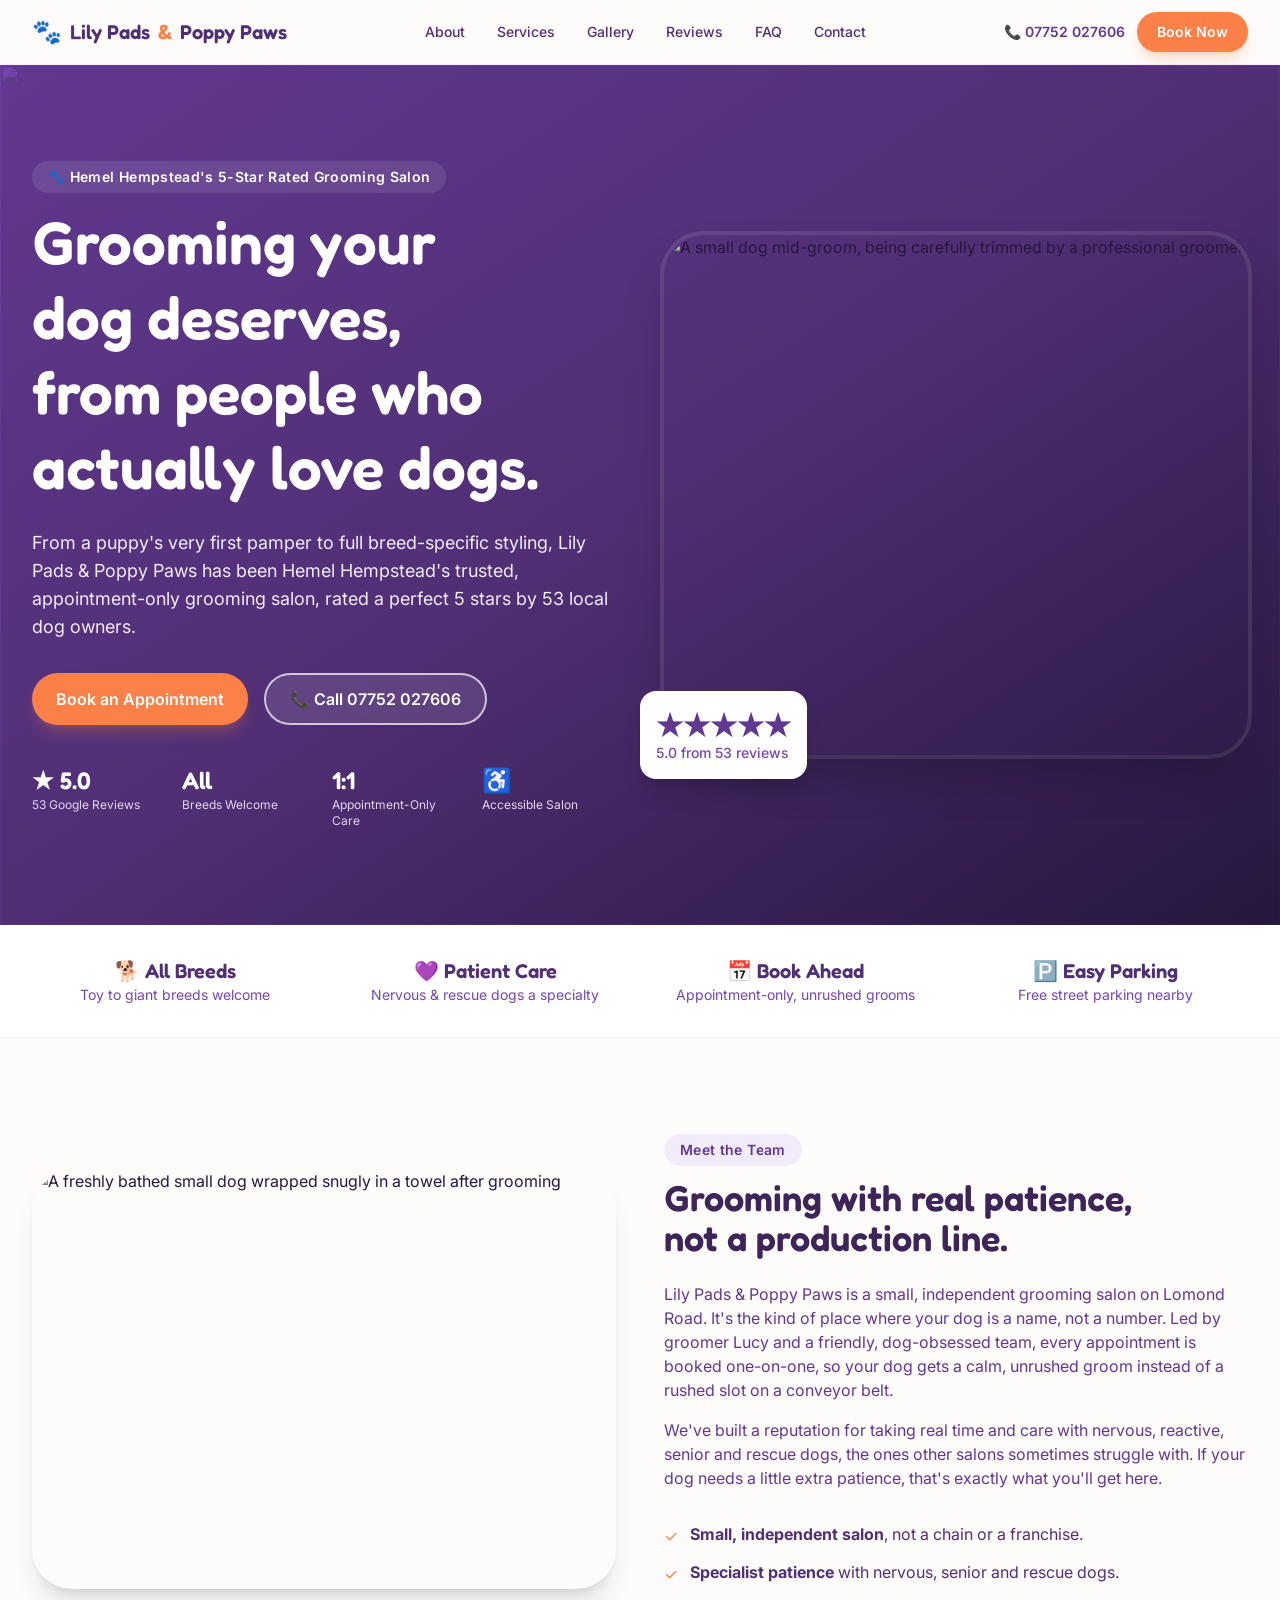
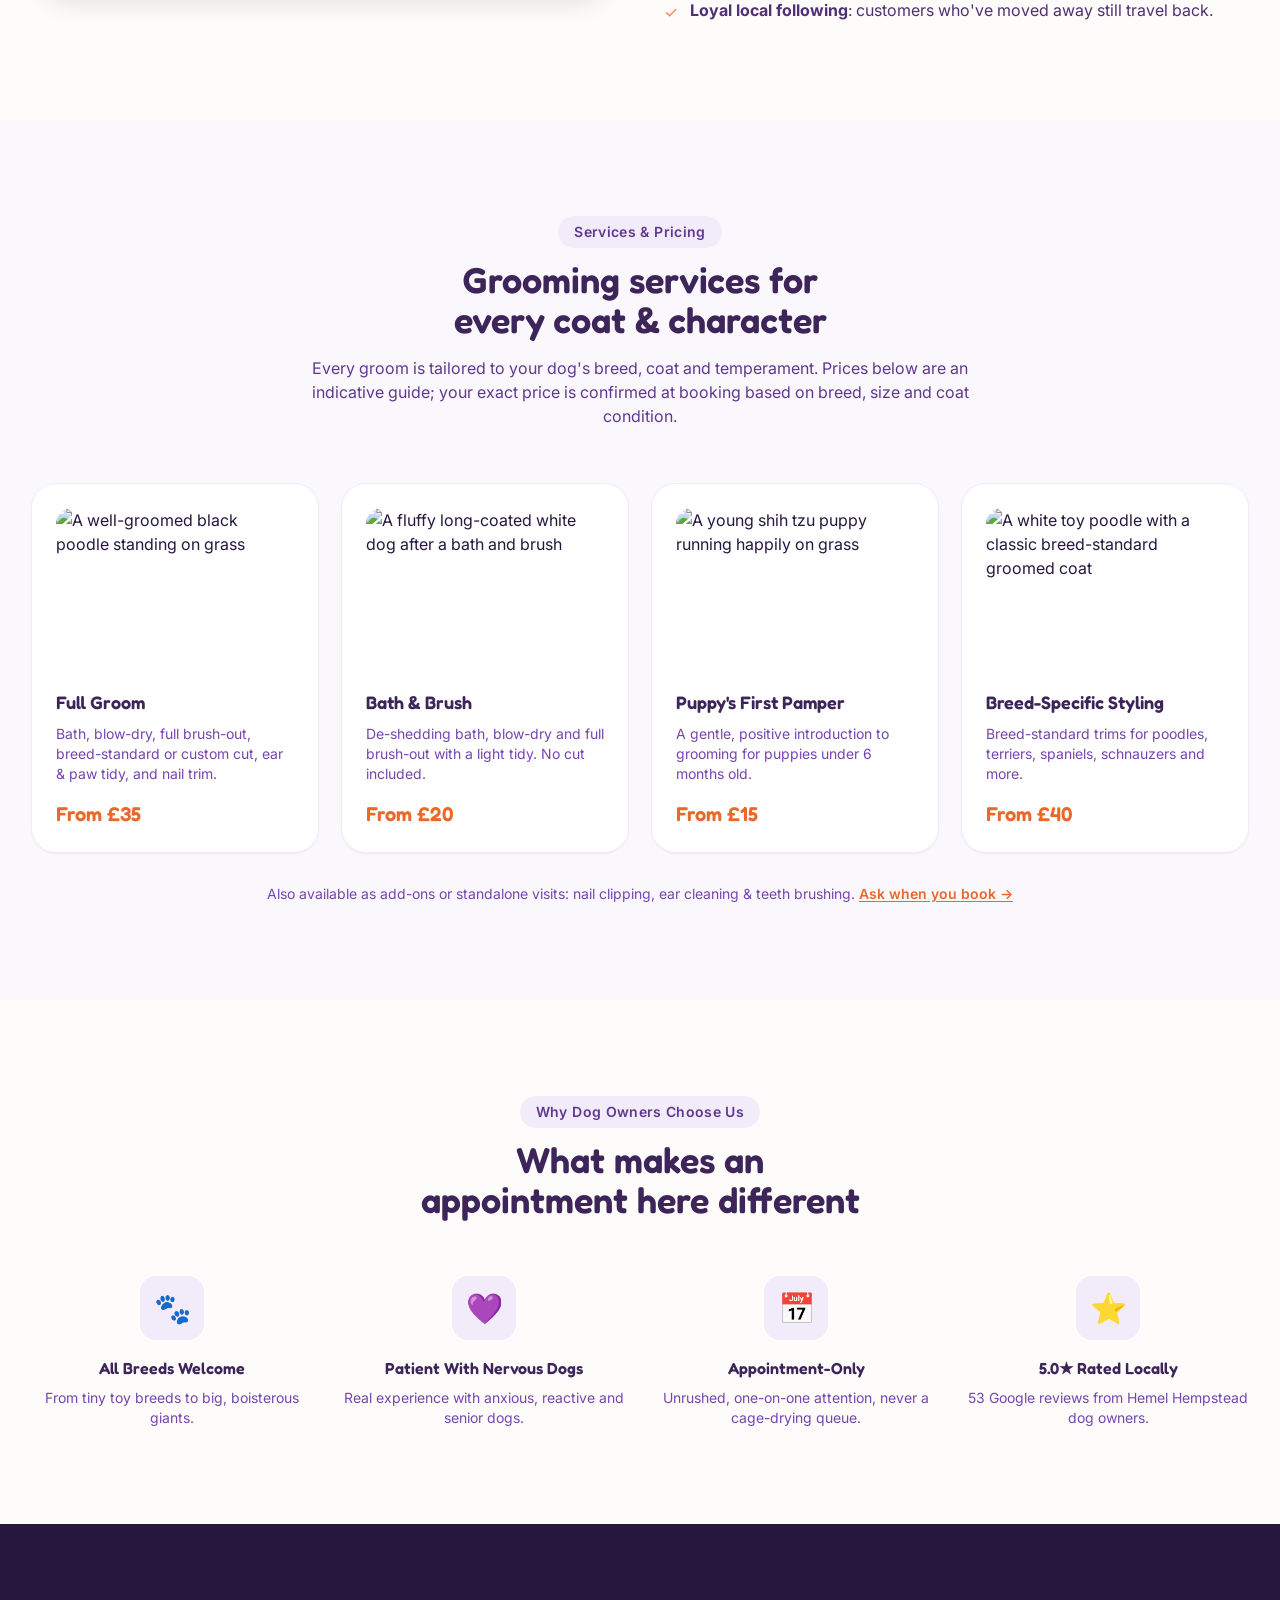
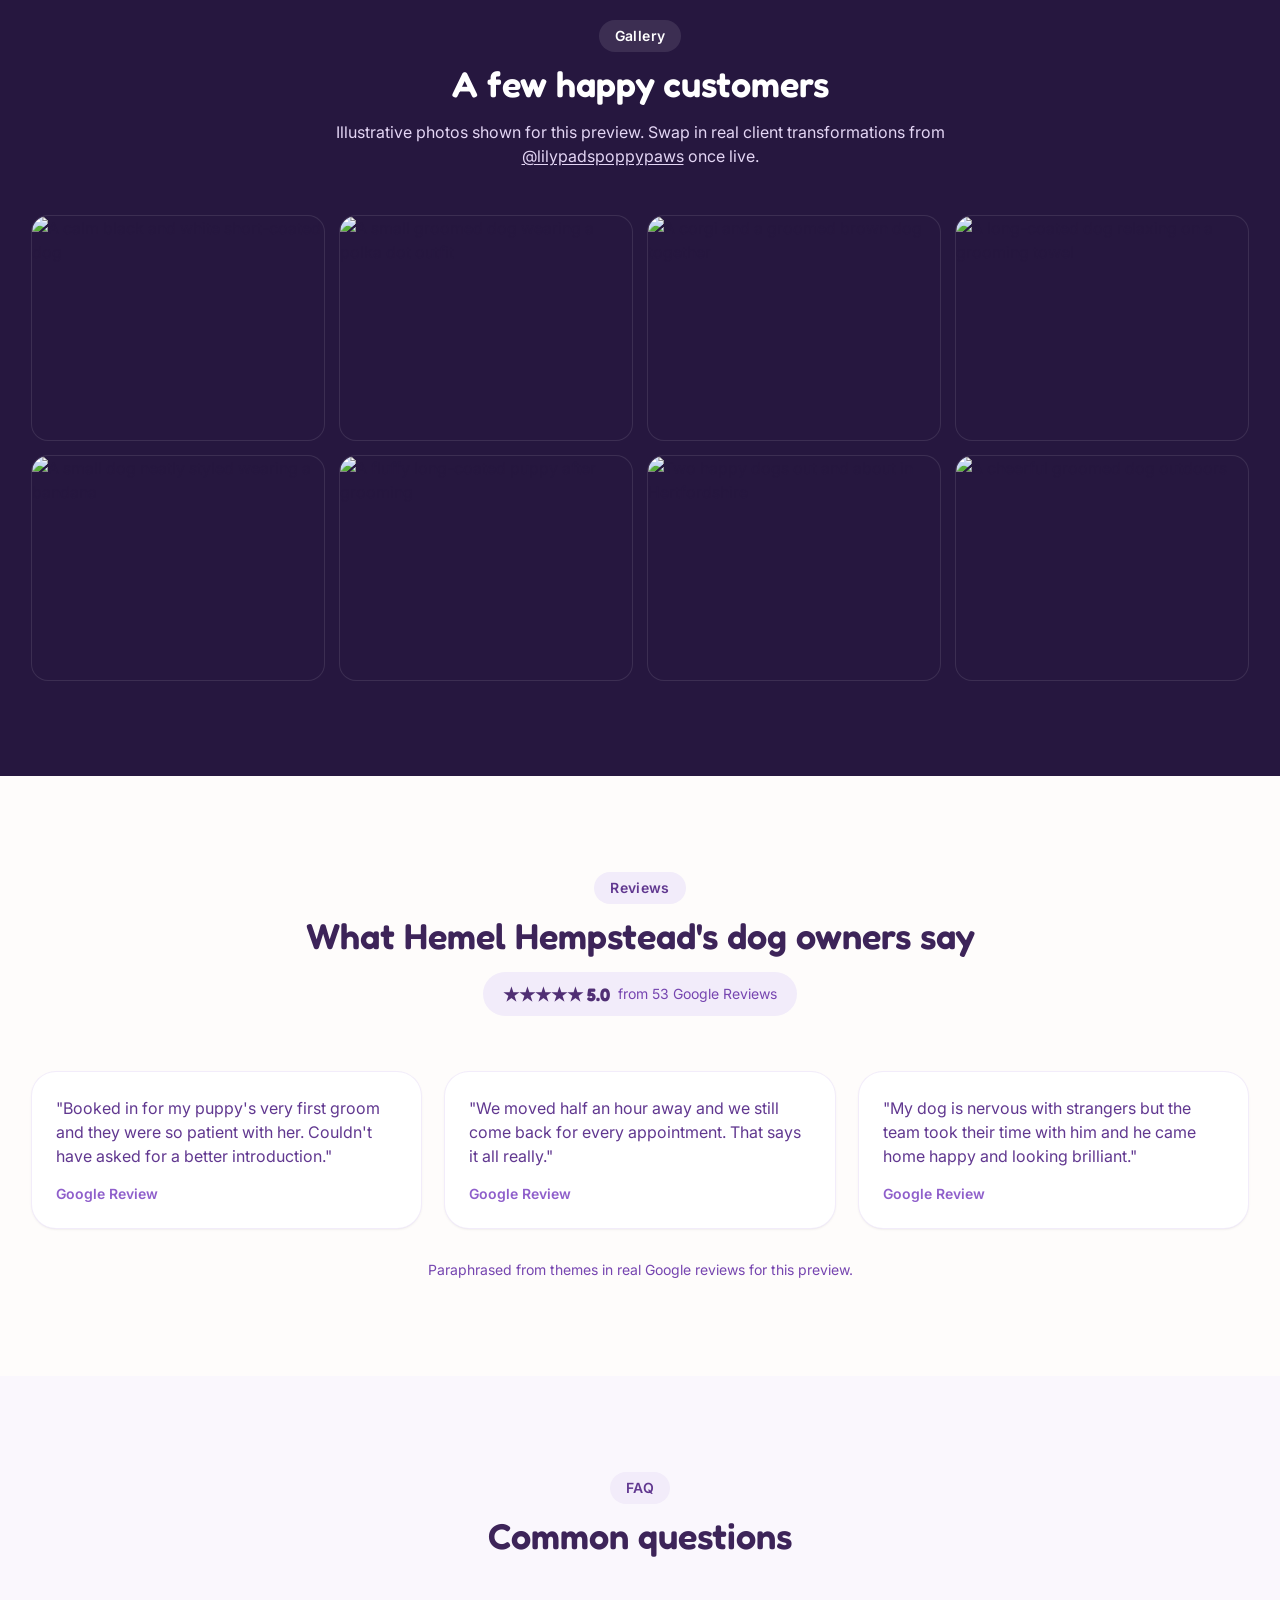
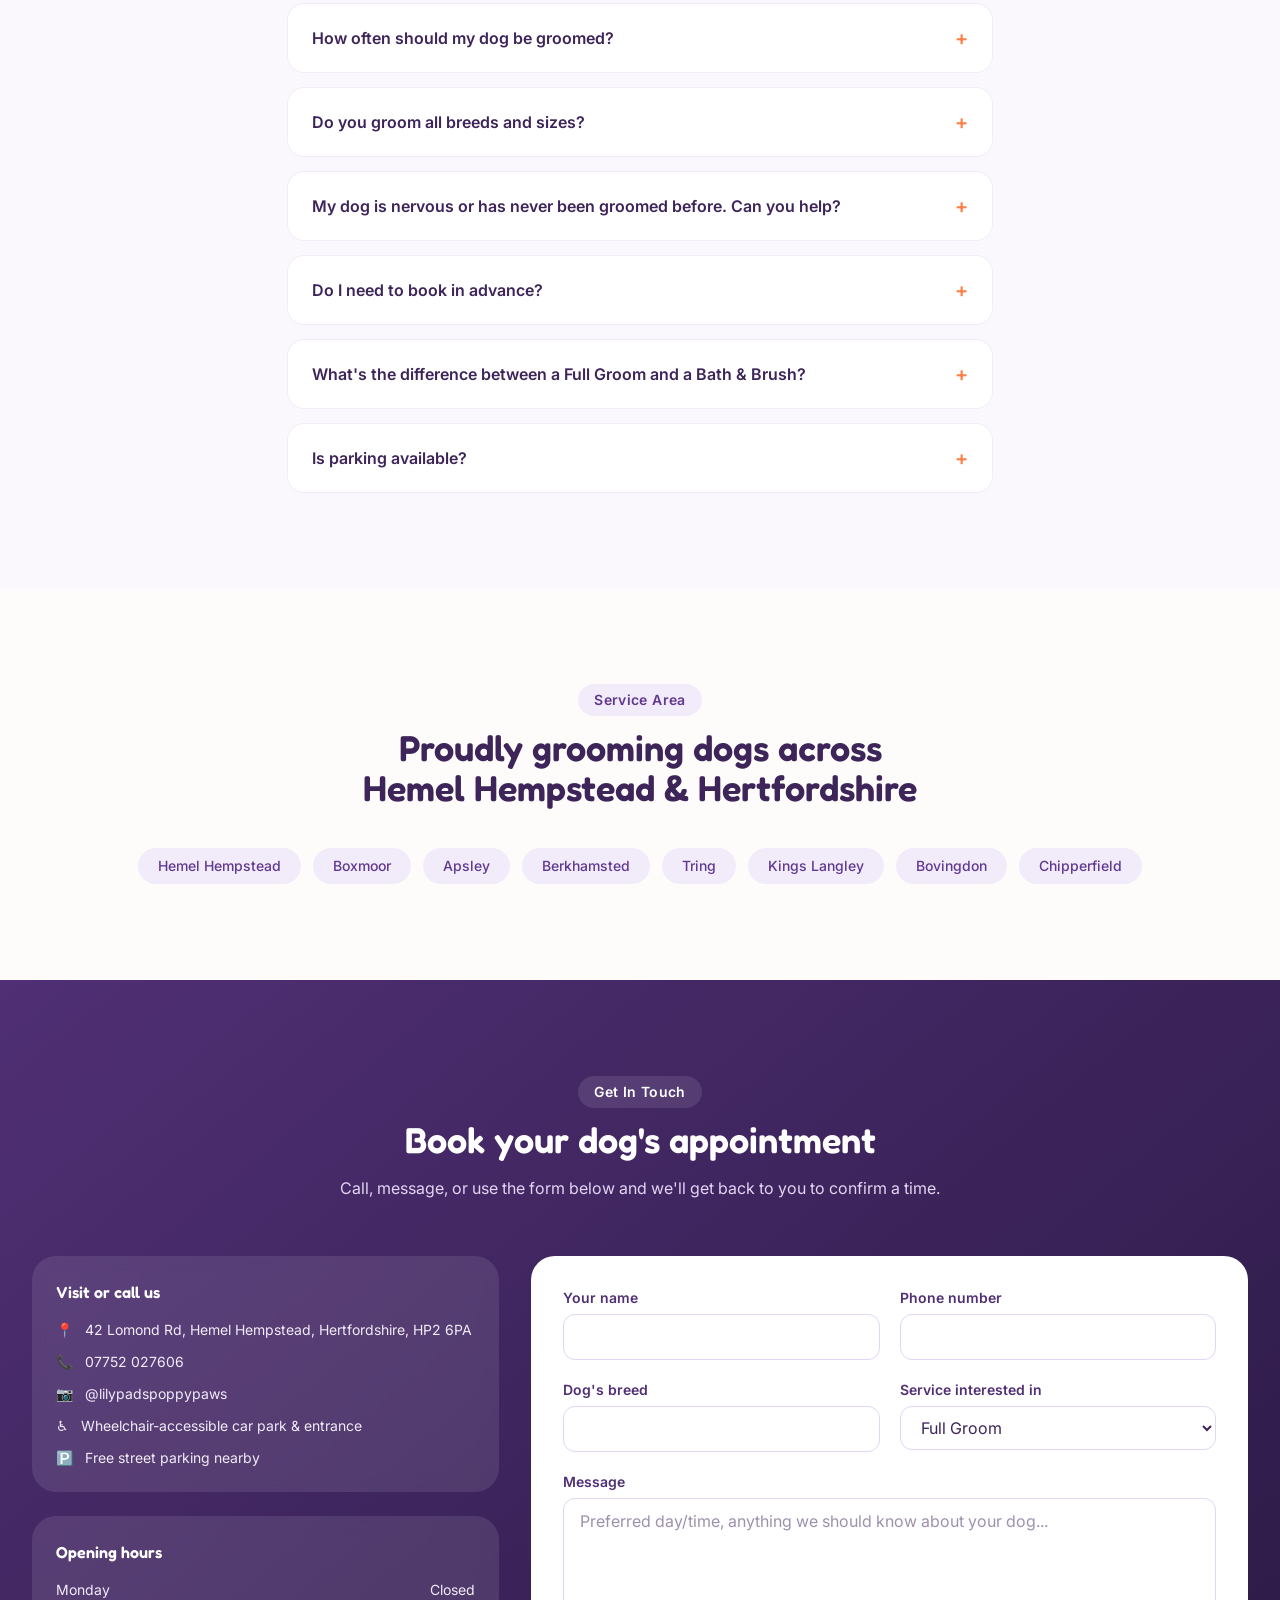
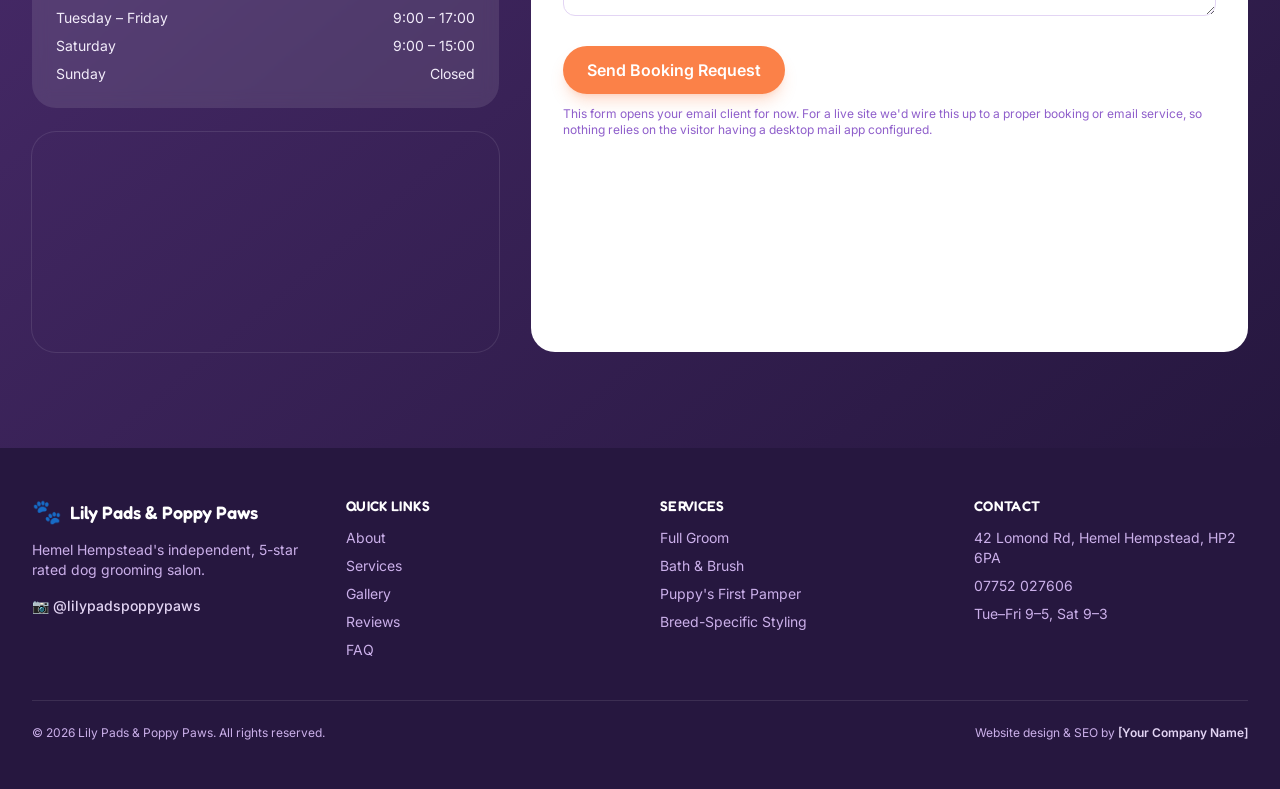
==== commit 760b393e: "UI polish: floating mobile CTA bar, scroll reveals, mobile hero image, tighter mobile rhythm" ====
--- a/index.html
+++ b/index.html
@@ -2,7 +2,8 @@
 <html lang="en-GB">
 <head>
 <meta charset="UTF-8">
-<meta name="viewport" content="width=device-width, initial-scale=1.0">
+<meta name="viewport" content="width=device-width, initial-scale=1.0, viewport-fit=cover">
+<meta name="theme-color" content="#fefcfb">
 <title>Lily Pads & Poppy Paws | 5-Star Dog Grooming Salon in Hemel Hempstead</title>
 <meta name="description" content="Lily Pads & Poppy Paws is Hemel Hempstead's 5-star rated dog grooming salon. Full grooms, puppy pampers & breed-specific styling for all breeds. Appointment-only, patient with nervous dogs. Book today.">
 <link rel="canonical" href="https://www.lilypadspoppypaws.co.uk/">
@@ -120,7 +121,7 @@
     <div class="absolute inset-0 opacity-25 mix-blend-overlay">
       <img src="https://images.unsplash.com/photo-1719464454959-9cf304ef4774?fm=jpg&q=80&w=2000&auto=format&fit=crop" alt="" class="h-full w-full object-cover" loading="eager">
     </div>
-    <div class="relative mx-auto grid max-w-7xl gap-12 px-4 py-16 sm:px-6 lg:grid-cols-2 lg:items-center lg:px-8 lg:py-24">
+    <div class="relative mx-auto grid max-w-7xl gap-12 px-4 py-12 sm:px-6 sm:py-16 lg:grid-cols-2 lg:items-center lg:px-8 lg:py-24">
       <div>
         <p class="section-eyebrow !bg-white/10 !text-white">🐾 Hemel Hempstead's 5-Star Rated Grooming Salon</p>
         <h1 class="font-display text-4xl font-semibold leading-tight text-white sm:text-5xl lg:text-6xl">
@@ -129,9 +130,12 @@
         <p class="mt-6 max-w-xl text-lg text-brand-100">
           From a puppy's very first pamper to full breed-specific styling, Lily Pads &amp; Poppy Paws has been Hemel Hempstead's trusted, appointment-only grooming salon, rated a perfect 5 stars by 53 local dog owners.
         </p>
-        <div class="mt-8 flex flex-wrap gap-4">
+        <div class="mt-8 flex flex-col gap-3 sm:flex-row sm:flex-wrap sm:gap-4">
           <a href="#contact" class="btn-primary">Book an Appointment</a>
           <a href="tel:07752027606" class="btn-secondary">📞 Call 07752 027606</a>
+        </div>
+        <div class="mt-8 overflow-hidden rounded-3xl shadow-2xl ring-2 ring-white/10 lg:hidden">
+          <img src="https://images.unsplash.com/photo-1719464454959-9cf304ef4774?fm=jpg&q=80&w=800&auto=format&fit=crop" alt="A small dog mid-groom, being carefully trimmed by a professional groomer" class="h-52 w-full object-cover sm:h-64">
         </div>
         <dl class="mt-10 grid grid-cols-2 gap-4 sm:grid-cols-4">
           <div>
@@ -191,7 +195,7 @@
   </section>
 
   <!-- ===== ABOUT ===== -->
-  <section id="about" class="py-20 sm:py-28">
+  <section id="about" class="py-16 sm:py-24">
     <div class="mx-auto grid max-w-7xl gap-12 px-4 sm:px-6 lg:grid-cols-2 lg:items-center lg:px-8">
       <div class="order-2 overflow-hidden rounded-[2.5rem] shadow-xl lg:order-1">
         <img src="https://images.unsplash.com/photo-1611173622933-91942d394b04?fm=jpg&q=80&w=1200&auto=format&fit=crop" alt="A freshly bathed small dog wrapped snugly in a towel after grooming" class="h-[420px] w-full object-cover">
@@ -224,7 +228,7 @@
   </section>
 
   <!-- ===== SERVICES ===== -->
-  <section id="services" class="bg-brand-50 py-20 sm:py-28">
+  <section id="services" class="bg-brand-50 py-16 sm:py-24">
     <div class="mx-auto max-w-7xl px-4 sm:px-6 lg:px-8">
       <div class="mx-auto max-w-2xl text-center">
         <p class="section-eyebrow">Services &amp; Pricing</p>
@@ -264,7 +268,7 @@
   </section>
 
   <!-- ===== WHY CHOOSE US ===== -->
-  <section class="py-20 sm:py-28">
+  <section class="py-16 sm:py-24">
     <div class="mx-auto max-w-7xl px-4 sm:px-6 lg:px-8">
       <div class="mx-auto max-w-2xl text-center">
         <p class="section-eyebrow">Why Dog Owners Choose Us</p>
@@ -296,7 +300,7 @@
   </section>
 
   <!-- ===== GALLERY ===== -->
-  <section id="gallery" class="bg-brand-950 py-20 sm:py-28">
+  <section id="gallery" class="bg-brand-950 py-16 sm:py-24">
     <div class="mx-auto max-w-7xl px-4 sm:px-6 lg:px-8">
       <div class="mx-auto max-w-2xl text-center">
         <p class="section-eyebrow !bg-white/10 !text-white">Gallery</p>
@@ -317,7 +321,7 @@
   </section>
 
   <!-- ===== REVIEWS ===== -->
-  <section id="reviews" class="py-20 sm:py-28">
+  <section id="reviews" class="py-16 sm:py-24">
     <div class="mx-auto max-w-7xl px-4 sm:px-6 lg:px-8">
       <div class="mx-auto max-w-2xl text-center">
         <p class="section-eyebrow">Reviews</p>
@@ -346,7 +350,7 @@
   </section>
 
   <!-- ===== FAQ ===== -->
-  <section id="faq" class="bg-brand-50 py-20 sm:py-28">
+  <section id="faq" class="bg-brand-50 py-16 sm:py-24">
     <div class="mx-auto max-w-3xl px-4 sm:px-6 lg:px-8">
       <div class="text-center">
         <p class="section-eyebrow">FAQ</p>
@@ -407,7 +411,7 @@
   </section>
 
   <!-- ===== SERVICE AREA ===== -->
-  <section class="py-20 sm:py-28">
+  <section class="py-16 sm:py-24">
     <div class="mx-auto max-w-7xl px-4 sm:px-6 lg:px-8">
       <div class="mx-auto max-w-2xl text-center">
         <p class="section-eyebrow">Service Area</p>
@@ -427,7 +431,7 @@
   </section>
 
   <!-- ===== CONTACT ===== -->
-  <section id="contact" class="bg-gradient-to-br from-brand-800 to-brand-950 py-20 sm:py-28">
+  <section id="contact" class="bg-gradient-to-br from-brand-800 to-brand-950 py-16 sm:py-24">
     <div class="mx-auto max-w-7xl px-4 sm:px-6 lg:px-8">
       <div class="mx-auto max-w-2xl text-center">
         <p class="section-eyebrow !bg-white/10 !text-white">Get In Touch</p>
@@ -504,7 +508,7 @@
 </main>
 
 <!-- ===== FOOTER ===== -->
-<footer class="bg-brand-950 py-12 text-brand-300">
+<footer class="bg-brand-950 pt-12 pb-28 text-brand-300 lg:pb-12">
   <div class="mx-auto max-w-7xl px-4 sm:px-6 lg:px-8">
     <div class="grid gap-10 sm:grid-cols-2 lg:grid-cols-4">
       <div>
@@ -549,6 +553,13 @@
   </div>
 </footer>
 
+<div id="mobile-cta" class="fixed inset-x-0 bottom-0 z-50 translate-y-full transition-transform duration-300 lg:hidden">
+  <div class="mx-3 mb-[calc(0.75rem+env(safe-area-inset-bottom))] flex gap-2 rounded-2xl border border-brand-100 bg-white/95 p-2 shadow-2xl shadow-brand-900/25 backdrop-blur">
+    <a href="tel:07752027606" class="flex flex-1 items-center justify-center gap-2 rounded-xl border-2 border-brand-200 px-4 py-3 text-sm font-bold text-brand-800 transition active:scale-[0.98]">📞 Call</a>
+    <a href="#contact" class="flex flex-1 items-center justify-center gap-2 rounded-xl bg-accent-500 px-4 py-3 text-sm font-bold text-white shadow-lg shadow-accent-500/30 transition active:scale-[0.98]">Book Now</a>
+  </div>
+</div>
+
 <script src="js/main.js"></script>
 </body>
 </html>
--- a/css/style.css
+++ b/css/style.css
@@ -1,2 +1,2 @@
 /*! tailwindcss v4.3.3 | MIT License | https://tailwindcss.com */
-@layer properties{@supports (((-webkit-hyphens:none)) and (not (margin-trim:inline))) or ((-moz-orient:inline) and (not (color:rgb(from red r g b)))){*,:before,:after,::backdrop{--tw-space-y-reverse:0;--tw-border-style:solid;--tw-gradient-position:initial;--tw-gradient-from:#0000;--tw-gradient-via:#0000;--tw-gradient-to:#0000;--tw-gradient-stops:initial;--tw-gradient-via-stops:initial;--tw-gradient-from-position:0%;--tw-gradient-via-position:50%;--tw-gradient-to-position:100%;--tw-leading:initial;--tw-font-weight:initial;--tw-tracking:initial;--tw-shadow:0 0 #0000;--tw-shadow-color:initial;--tw-shadow-alpha:100%;--tw-inset-shadow:0 0 #0000;--tw-inset-shadow-color:initial;--tw-inset-shadow-alpha:100%;--tw-ring-color:initial;--tw-ring-shadow:0 0 #0000;--tw-inset-ring-color:initial;--tw-inset-ring-shadow:0 0 #0000;--tw-ring-inset:initial;--tw-ring-offset-width:0px;--tw-ring-offset-color:#fff;--tw-ring-offset-shadow:0 0 #0000;--tw-backdrop-blur:initial;--tw-backdrop-brightness:initial;--tw-backdrop-contrast:initial;--tw-backdrop-grayscale:initial;--tw-backdrop-hue-rotate:initial;--tw-backdrop-invert:initial;--tw-backdrop-opacity:initial;--tw-backdrop-saturate:initial;--tw-backdrop-sepia:initial;--tw-outline-style:solid}}}@layer theme{:root,:host{--font-sans:"Inter", ui-sans-serif, system-ui, -apple-system, sans-serif;--font-mono:ui-monospace, SFMono-Regular, Menlo, Monaco, Consolas, "Liberation Mono", "Courier New", monospace;--color-white:#fff;--spacing:.25rem;--container-xl:36rem;--container-2xl:42rem;--container-3xl:48rem;--container-7xl:80rem;--text-xs:.75rem;--text-xs--line-height:calc(1 / .75);--text-sm:.875rem;--text-sm--line-height:calc(1.25 / .875);--text-lg:1.125rem;--text-lg--line-height:calc(1.75 / 1.125);--text-xl:1.25rem;--text-xl--line-height:calc(1.75 / 1.25);--text-2xl:1.5rem;--text-2xl--line-height:calc(2 / 1.5);--text-3xl:1.875rem;--text-3xl--line-height:calc(2.25 / 1.875);--text-4xl:2.25rem;--text-4xl--line-height:calc(2.5 / 2.25);--text-5xl:3rem;--text-5xl--line-height:1;--text-6xl:3.75rem;--text-6xl--line-height:1;--font-weight-medium:500;--font-weight-semibold:600;--font-weight-bold:700;--tracking-wide:.025em;--leading-tight:1.25;--radius-lg:.5rem;--radius-xl:.75rem;--radius-2xl:1rem;--radius-3xl:1.5rem;--default-transition-duration:.15s;--default-transition-timing-function:cubic-bezier(.4, 0, .2, 1);--default-font-family:var(--font-sans);--default-mono-font-family:var(--font-mono);--font-display:"Fredoka", "Quicksand", ui-rounded, "Segoe UI", sans-serif;--color-brand-50:#faf7fd;--color-brand-100:#f2ecfa;--color-brand-200:#e3d5f4;--color-brand-300:#cbb0ea;--color-brand-500:#8f5fcb;--color-brand-600:#7645b0;--color-brand-700:#613890;--color-brand-800:#502f74;--color-brand-900:#3d2459;--color-brand-950:#26173f;--color-accent-400:#ff9d6c;--color-accent-500:#fb8148;--color-accent-600:#ea6829;--color-cream-50:#fefcfb}}@layer base{*,:after,:before,::backdrop{box-sizing:border-box;border:0 solid;margin:0;padding:0}::file-selector-button{box-sizing:border-box;border:0 solid;margin:0;padding:0}html,:host{-webkit-text-size-adjust:100%;tab-size:4;line-height:1.5;font-family:var(--default-font-family,-apple-system, BlinkMacSystemFont, "Segoe UI", Roboto, "Helvetica Neue", "Noto Sans", Arial, sans-serif, "Apple Color Emoji", "Segoe UI Emoji", "Segoe UI Symbol", "Noto Color Emoji");font-feature-settings:var(--default-font-feature-settings,normal);font-variation-settings:var(--default-font-variation-settings,normal);-webkit-tap-highlight-color:transparent}hr{height:0;color:inherit;border-top-width:1px}abbr:where([title]){-webkit-text-decoration:underline dotted;text-decoration:underline dotted}h1,h2,h3,h4,h5,h6{font-size:inherit;font-weight:inherit}a{color:inherit;-webkit-text-decoration:inherit;-webkit-text-decoration:inherit;-webkit-text-decoration:inherit;text-decoration:inherit}b,strong{font-weight:bolder}code,kbd,samp,pre{font-family:var(--default-mono-font-family,ui-monospace, SFMono-Regular, Menlo, Monaco, Consolas, "Liberation Mono", "Courier New", monospace);font-feature-settings:var(--default-mono-font-feature-settings,normal);font-variation-settings:var(--default-mono-font-variation-settings,normal);font-size:1em}small{font-size:80%}sub,sup{vertical-align:baseline;font-size:75%;line-height:0;position:relative}sub{bottom:-.25em}sup{top:-.5em}table{text-indent:0;border-color:inherit;border-collapse:collapse}:-moz-focusring:where(:not(iframe)){outline:auto}progress{vertical-align:baseline}summary{display:list-item}ol,ul,menu{list-style:none}img,svg,video,canvas,audio,iframe,embed,object{vertical-align:middle;display:block}img,video{max-width:100%;height:auto}button,input,select,optgroup,textarea{font:inherit;font-feature-settings:inherit;font-variation-settings:inherit;letter-spacing:inherit;color:inherit;opacity:1;background-color:#0000;border-radius:0}::file-selector-button{font:inherit;font-feature-settings:inherit;font-variation-settings:inherit;letter-spacing:inherit;color:inherit;opacity:1;background-color:#0000;border-radius:0}:where(select:is([multiple],[size])) optgroup{font-weight:bolder}:where(select:is([multiple],[size])) optgroup option{padding-inline-start:20px}::file-selector-button{margin-inline-end:4px}::placeholder{opacity:1}@supports (not ((-webkit-appearance:-apple-pay-button))) or (contain-intrinsic-size:1px){::placeholder{color:currentColor}@supports (color:color-mix(in lab, red, red)){::placeholder{color:color-mix(in oklab, currentcolor 50%, transparent)}}}textarea{resize:vertical}::-webkit-search-decoration{-webkit-appearance:none}::-webkit-date-and-time-value{min-height:1lh;text-align:inherit}::-webkit-datetime-edit{display:inline-flex}::-webkit-datetime-edit-fields-wrapper{padding:0}::-webkit-datetime-edit{padding-block:0}::-webkit-datetime-edit-year-field{padding-block:0}::-webkit-datetime-edit-month-field{padding-block:0}::-webkit-datetime-edit-day-field{padding-block:0}::-webkit-datetime-edit-hour-field{padding-block:0}::-webkit-datetime-edit-minute-field{padding-block:0}::-webkit-datetime-edit-second-field{padding-block:0}::-webkit-datetime-edit-millisecond-field{padding-block:0}::-webkit-datetime-edit-meridiem-field{padding-block:0}::-webkit-calendar-picker-indicator{line-height:1}:-moz-ui-invalid{box-shadow:none}button,input:where([type=button],[type=reset],[type=submit]){appearance:button}::file-selector-button{appearance:button}::-webkit-inner-spin-button{height:auto}::-webkit-outer-spin-button{height:auto}[hidden]:where(:not([hidden=until-found])){display:none!important}html{scroll-behavior:smooth}body{font-family:var(--font-sans)}h1,h2,h3,h4,.font-display{font-family:var(--font-display)}}@layer components{.btn-primary{justify-content:center;align-items:center;gap:calc(var(--spacing) * 2);background-color:var(--color-accent-500);padding-inline:calc(var(--spacing) * 6);padding-block:calc(var(--spacing) * 3);--tw-font-weight:var(--font-weight-semibold);font-weight:var(--font-weight-semibold);color:var(--color-white);--tw-shadow:0 10px 15px -3px var(--tw-shadow-color,#0000001a), 0 4px 6px -4px var(--tw-shadow-color,#0000001a);box-shadow:var(--tw-inset-shadow), var(--tw-inset-ring-shadow), var(--tw-ring-offset-shadow), var(--tw-ring-shadow), var(--tw-shadow);--tw-shadow-color:#fb814840;border-radius:3.40282e38px;display:inline-flex}@supports (color:color-mix(in lab, red, red)){.btn-primary{--tw-shadow-color:color-mix(in oklab, color-mix(in oklab, var(--color-accent-500) 25%, transparent) var(--tw-shadow-alpha), transparent)}}.btn-primary{transition-property:color,background-color,border-color,outline-color,text-decoration-color,fill,stroke,--tw-gradient-from,--tw-gradient-via,--tw-gradient-to,opacity,box-shadow,transform,translate,scale,rotate,filter,-webkit-backdrop-filter,backdrop-filter,display,content-visibility,overlay,pointer-events;transition-timing-function:var(--tw-ease,var(--default-transition-timing-function));transition-duration:var(--tw-duration,var(--default-transition-duration))}@media (hover:hover){.btn-primary:hover{background-color:var(--color-accent-600);--tw-shadow:0 20px 25px -5px var(--tw-shadow-color,#0000001a), 0 8px 10px -6px var(--tw-shadow-color,#0000001a);box-shadow:var(--tw-inset-shadow), var(--tw-inset-ring-shadow), var(--tw-ring-offset-shadow), var(--tw-ring-shadow), var(--tw-shadow);--tw-shadow-color:#fb81484d}@supports (color:color-mix(in lab, red, red)){.btn-primary:hover{--tw-shadow-color:color-mix(in oklab, color-mix(in oklab, var(--color-accent-500) 30%, transparent) var(--tw-shadow-alpha), transparent)}}}.btn-primary:focus-visible{outline-style:var(--tw-outline-style);outline-width:1px;outline-style:var(--tw-outline-style);outline-offset:2px;outline-width:2px;outline-color:var(--color-accent-600)}.btn-secondary{justify-content:center;align-items:center;gap:calc(var(--spacing) * 2);border-style:var(--tw-border-style);border-width:2px;border-color:#ffffffb3;border-radius:3.40282e38px;display:inline-flex}@supports (color:color-mix(in lab, red, red)){.btn-secondary{border-color:color-mix(in oklab, var(--color-white) 70%, transparent)}}.btn-secondary{background-color:#ffffff1a}@supports (color:color-mix(in lab, red, red)){.btn-secondary{background-color:color-mix(in oklab, var(--color-white) 10%, transparent)}}.btn-secondary{padding-inline:calc(var(--spacing) * 6);padding-block:calc(var(--spacing) * 3);--tw-font-weight:var(--font-weight-semibold);font-weight:var(--font-weight-semibold);color:var(--color-white);--tw-backdrop-blur:blur(8px);-webkit-backdrop-filter:var(--tw-backdrop-blur,) var(--tw-backdrop-brightness,) var(--tw-backdrop-contrast,) var(--tw-backdrop-grayscale,) var(--tw-backdrop-hue-rotate,) var(--tw-backdrop-invert,) var(--tw-backdrop-opacity,) var(--tw-backdrop-saturate,) var(--tw-backdrop-sepia,);backdrop-filter:var(--tw-backdrop-blur,) var(--tw-backdrop-brightness,) var(--tw-backdrop-contrast,) var(--tw-backdrop-grayscale,) var(--tw-backdrop-hue-rotate,) var(--tw-backdrop-invert,) var(--tw-backdrop-opacity,) var(--tw-backdrop-saturate,) var(--tw-backdrop-sepia,);transition-property:color,background-color,border-color,outline-color,text-decoration-color,fill,stroke,--tw-gradient-from,--tw-gradient-via,--tw-gradient-to,opacity,box-shadow,transform,translate,scale,rotate,filter,-webkit-backdrop-filter,backdrop-filter,display,content-visibility,overlay,pointer-events;transition-timing-function:var(--tw-ease,var(--default-transition-timing-function));transition-duration:var(--tw-duration,var(--default-transition-duration))}@media (hover:hover){.btn-secondary:hover{background-color:#fff3}@supports (color:color-mix(in lab, red, red)){.btn-secondary:hover{background-color:color-mix(in oklab, var(--color-white) 20%, transparent)}}}.btn-secondary:focus-visible{outline-style:var(--tw-outline-style);outline-width:1px;outline-style:var(--tw-outline-style);outline-offset:2px;outline-width:2px;outline-color:var(--color-white)}.btn-outline{justify-content:center;align-items:center;gap:calc(var(--spacing) * 2);border-style:var(--tw-border-style);border-width:2px;border-color:var(--color-brand-600);padding-inline:calc(var(--spacing) * 6);padding-block:calc(var(--spacing) * 3);--tw-font-weight:var(--font-weight-semibold);font-weight:var(--font-weight-semibold);color:var(--color-brand-700);transition-property:color,background-color,border-color,outline-color,text-decoration-color,fill,stroke,--tw-gradient-from,--tw-gradient-via,--tw-gradient-to,opacity,box-shadow,transform,translate,scale,rotate,filter,-webkit-backdrop-filter,backdrop-filter,display,content-visibility,overlay,pointer-events;transition-timing-function:var(--tw-ease,var(--default-transition-timing-function));transition-duration:var(--tw-duration,var(--default-transition-duration));border-radius:3.40282e38px;display:inline-flex}@media (hover:hover){.btn-outline:hover{background-color:var(--color-brand-600);color:var(--color-white)}}.btn-outline:focus-visible{outline-style:var(--tw-outline-style);outline-width:1px;outline-style:var(--tw-outline-style);outline-offset:2px;outline-width:2px;outline-color:var(--color-brand-600)}.section-eyebrow{margin-bottom:calc(var(--spacing) * 3);align-items:center;gap:calc(var(--spacing) * 2);background-color:var(--color-brand-100);padding-inline:calc(var(--spacing) * 4);padding-block:calc(var(--spacing) * 1.5);font-size:var(--text-sm);line-height:var(--tw-leading,var(--text-sm--line-height));--tw-font-weight:var(--font-weight-semibold);font-weight:var(--font-weight-semibold);--tw-tracking:var(--tracking-wide);letter-spacing:var(--tracking-wide);color:var(--color-brand-700);border-radius:3.40282e38px;display:inline-flex}.card{border-radius:var(--radius-3xl);background-color:var(--color-white);padding:calc(var(--spacing) * 6);--tw-shadow:0 1px 3px 0 var(--tw-shadow-color,#0000001a), 0 1px 2px -1px var(--tw-shadow-color,#0000001a);--tw-ring-shadow:var(--tw-ring-inset,) 0 0 0 calc(1px + var(--tw-ring-offset-width)) var(--tw-ring-color,currentcolor);box-shadow:var(--tw-inset-shadow), var(--tw-inset-ring-shadow), var(--tw-ring-offset-shadow), var(--tw-ring-shadow), var(--tw-shadow);--tw-ring-color:var(--color-brand-100);transition-property:color,background-color,border-color,outline-color,text-decoration-color,fill,stroke,--tw-gradient-from,--tw-gradient-via,--tw-gradient-to,opacity,box-shadow,transform,translate,scale,rotate,filter,-webkit-backdrop-filter,backdrop-filter,display,content-visibility,overlay,pointer-events;transition-timing-function:var(--tw-ease,var(--default-transition-timing-function));transition-duration:var(--tw-duration,var(--default-transition-duration))}@media (hover:hover){.card:hover{--tw-shadow:0 20px 25px -5px var(--tw-shadow-color,#0000001a), 0 8px 10px -6px var(--tw-shadow-color,#0000001a);box-shadow:var(--tw-inset-shadow), var(--tw-inset-ring-shadow), var(--tw-ring-offset-shadow), var(--tw-ring-shadow), var(--tw-shadow);--tw-shadow-color:#e3d5f466}@supports (color:color-mix(in lab, red, red)){.card:hover{--tw-shadow-color:color-mix(in oklab, color-mix(in oklab, var(--color-brand-200) 40%, transparent) var(--tw-shadow-alpha), transparent)}}}}@layer utilities{.sr-only{clip-path:inset(50%);white-space:nowrap;border-width:0;width:1px;height:1px;margin:-1px;padding:0;position:absolute;overflow:hidden}.absolute{position:absolute}.relative{position:relative}.sticky{position:sticky}.inset-0{inset:0}.top-0{top:0}.-bottom-6{bottom:calc(var(--spacing) * -6)}.-left-6{left:calc(var(--spacing) * -6)}.z-40{z-index:40}.order-1{order:1}.order-2{order:2}.mx-auto{margin-inline:auto}.mt-0\.5{margin-top:calc(var(--spacing) * .5)}.mt-1{margin-top:var(--spacing)}.mt-1\.5{margin-top:calc(var(--spacing) * 1.5)}.mt-2{margin-top:calc(var(--spacing) * 2)}.mt-3{margin-top:calc(var(--spacing) * 3)}.mt-4{margin-top:calc(var(--spacing) * 4)}.mt-6{margin-top:calc(var(--spacing) * 6)}.mt-8{margin-top:calc(var(--spacing) * 8)}.mt-10{margin-top:calc(var(--spacing) * 10)}.mt-12{margin-top:calc(var(--spacing) * 12)}.mt-14{margin-top:calc(var(--spacing) * 14)}.mb-5{margin-bottom:calc(var(--spacing) * 5)}.block{display:block}.flex{display:flex}.grid{display:grid}.hidden{display:none}.inline-flex{display:inline-flex}.h-7{height:calc(var(--spacing) * 7)}.h-16{height:calc(var(--spacing) * 16)}.h-40{height:calc(var(--spacing) * 40)}.h-48{height:calc(var(--spacing) * 48)}.h-\[420px\]{height:420px}.h-\[520px\]{height:520px}.h-full{height:100%}.w-7{width:calc(var(--spacing) * 7)}.w-16{width:calc(var(--spacing) * 16)}.w-full{width:100%}.max-w-2xl{max-width:var(--container-2xl)}.max-w-3xl{max-width:var(--container-3xl)}.max-w-7xl{max-width:var(--container-7xl)}.max-w-xl{max-width:var(--container-xl)}.flex-1{flex:1}.shrink-0{flex-shrink:0}.grid-cols-2{grid-template-columns:repeat(2,minmax(0,1fr))}.flex-col{flex-direction:column}.flex-wrap{flex-wrap:wrap}.items-center{align-items:center}.items-start{align-items:flex-start}.justify-between{justify-content:space-between}.justify-center{justify-content:center}.gap-1{gap:var(--spacing)}.gap-2{gap:calc(var(--spacing) * 2)}.gap-3{gap:calc(var(--spacing) * 3)}.gap-4{gap:calc(var(--spacing) * 4)}.gap-5{gap:calc(var(--spacing) * 5)}.gap-6{gap:calc(var(--spacing) * 6)}.gap-8{gap:calc(var(--spacing) * 8)}.gap-10{gap:calc(var(--spacing) * 10)}.gap-12{gap:calc(var(--spacing) * 12)}:where(.space-y-2>:not(:last-child)){--tw-space-y-reverse:0;margin-block-start:calc(calc(var(--spacing) * 2) * var(--tw-space-y-reverse));margin-block-end:calc(calc(var(--spacing) * 2) * calc(1 - var(--tw-space-y-reverse)))}:where(.space-y-3>:not(:last-child)){--tw-space-y-reverse:0;margin-block-start:calc(calc(var(--spacing) * 3) * var(--tw-space-y-reverse));margin-block-end:calc(calc(var(--spacing) * 3) * calc(1 - var(--tw-space-y-reverse)))}:where(.space-y-4>:not(:last-child)){--tw-space-y-reverse:0;margin-block-start:calc(calc(var(--spacing) * 4) * var(--tw-space-y-reverse));margin-block-end:calc(calc(var(--spacing) * 4) * calc(1 - var(--tw-space-y-reverse)))}:where(.space-y-6>:not(:last-child)){--tw-space-y-reverse:0;margin-block-start:calc(calc(var(--spacing) * 6) * var(--tw-space-y-reverse));margin-block-end:calc(calc(var(--spacing) * 6) * calc(1 - var(--tw-space-y-reverse)))}.overflow-hidden{overflow:hidden}.rounded-2xl{border-radius:var(--radius-2xl)}.rounded-3xl{border-radius:var(--radius-3xl)}.rounded-\[2\.5rem\]{border-radius:2.5rem}.rounded-full{border-radius:3.40282e38px}.rounded-lg{border-radius:var(--radius-lg)}.rounded-xl{border-radius:var(--radius-xl)}.border{border-style:var(--tw-border-style);border-width:1px}.border-t{border-top-style:var(--tw-border-style);border-top-width:1px}.border-b{border-bottom-style:var(--tw-border-style);border-bottom-width:1px}.border-brand-100{border-color:var(--color-brand-100)}.border-brand-100\/80{border-color:#f2ecfacc}@supports (color:color-mix(in lab, red, red)){.border-brand-100\/80{border-color:color-mix(in oklab, var(--color-brand-100) 80%, transparent)}}.border-brand-200{border-color:var(--color-brand-200)}.border-white\/10{border-color:#ffffff1a}@supports (color:color-mix(in lab, red, red)){.border-white\/10{border-color:color-mix(in oklab, var(--color-white) 10%, transparent)}}.\!bg-white\/10{background-color:#ffffff1a!important}@supports (color:color-mix(in lab, red, red)){.\!bg-white\/10{background-color:color-mix(in oklab, var(--color-white) 10%, transparent)!important}}.bg-brand-50{background-color:var(--color-brand-50)}.bg-brand-100{background-color:var(--color-brand-100)}.bg-brand-950{background-color:var(--color-brand-950)}.bg-cream-50{background-color:var(--color-cream-50)}.bg-cream-50\/90{background-color:#fefcfbe6}@supports (color:color-mix(in lab, red, red)){.bg-cream-50\/90{background-color:color-mix(in oklab, var(--color-cream-50) 90%, transparent)}}.bg-white{background-color:var(--color-white)}.bg-white\/10{background-color:#ffffff1a}@supports (color:color-mix(in lab, red, red)){.bg-white\/10{background-color:color-mix(in oklab, var(--color-white) 10%, transparent)}}.bg-gradient-to-br{--tw-gradient-position:to bottom right in oklab;background-image:linear-gradient(var(--tw-gradient-stops))}.from-brand-700{--tw-gradient-from:var(--color-brand-700);--tw-gradient-stops:var(--tw-gradient-via-stops,var(--tw-gradient-position), var(--tw-gradient-from) var(--tw-gradient-from-position), var(--tw-gradient-to) var(--tw-gradient-to-position))}.from-brand-800{--tw-gradient-from:var(--color-brand-800);--tw-gradient-stops:var(--tw-gradient-via-stops,var(--tw-gradient-position), var(--tw-gradient-from) var(--tw-gradient-from-position), var(--tw-gradient-to) var(--tw-gradient-to-position))}.via-brand-800{--tw-gradient-via:var(--color-brand-800);--tw-gradient-via-stops:var(--tw-gradient-position), var(--tw-gradient-from) var(--tw-gradient-from-position), var(--tw-gradient-via) var(--tw-gradient-via-position), var(--tw-gradient-to) var(--tw-gradient-to-position);--tw-gradient-stops:var(--tw-gradient-via-stops)}.to-brand-950{--tw-gradient-to:var(--color-brand-950);--tw-gradient-stops:var(--tw-gradient-via-stops,var(--tw-gradient-position), var(--tw-gradient-from) var(--tw-gradient-from-position), var(--tw-gradient-to) var(--tw-gradient-to-position))}.object-cover{object-fit:cover}.p-2{padding:calc(var(--spacing) * 2)}.p-4{padding:calc(var(--spacing) * 4)}.p-6{padding:calc(var(--spacing) * 6)}.\!px-5{padding-inline:calc(var(--spacing) * 5)!important}.px-3{padding-inline:calc(var(--spacing) * 3)}.px-4{padding-inline:calc(var(--spacing) * 4)}.px-5{padding-inline:calc(var(--spacing) * 5)}.px-6{padding-inline:calc(var(--spacing) * 6)}.\!py-2\.5{padding-block:calc(var(--spacing) * 2.5)!important}.py-2{padding-block:calc(var(--spacing) * 2)}.py-2\.5{padding-block:calc(var(--spacing) * 2.5)}.py-3{padding-block:calc(var(--spacing) * 3)}.py-5{padding-block:calc(var(--spacing) * 5)}.py-8{padding-block:calc(var(--spacing) * 8)}.py-12{padding-block:calc(var(--spacing) * 12)}.py-16{padding-block:calc(var(--spacing) * 16)}.py-20{padding-block:calc(var(--spacing) * 20)}.pt-6{padding-top:calc(var(--spacing) * 6)}.pb-5{padding-bottom:calc(var(--spacing) * 5)}.text-center{text-align:center}.text-left{text-align:left}.font-display{font-family:var(--font-display)}.text-2xl{font-size:var(--text-2xl);line-height:var(--tw-leading,var(--text-2xl--line-height))}.text-3xl{font-size:var(--text-3xl);line-height:var(--tw-leading,var(--text-3xl--line-height))}.text-4xl{font-size:var(--text-4xl);line-height:var(--tw-leading,var(--text-4xl--line-height))}.text-lg{font-size:var(--text-lg);line-height:var(--tw-leading,var(--text-lg--line-height))}.text-sm{font-size:var(--text-sm);line-height:var(--tw-leading,var(--text-sm--line-height))}.text-xl{font-size:var(--text-xl);line-height:var(--tw-leading,var(--text-xl--line-height))}.text-xs{font-size:var(--text-xs);line-height:var(--tw-leading,var(--text-xs--line-height))}.leading-tight{--tw-leading:var(--leading-tight);line-height:var(--leading-tight)}.font-bold{--tw-font-weight:var(--font-weight-bold);font-weight:var(--font-weight-bold)}.font-medium{--tw-font-weight:var(--font-weight-medium);font-weight:var(--font-weight-medium)}.font-semibold{--tw-font-weight:var(--font-weight-semibold);font-weight:var(--font-weight-semibold)}.tracking-wide{--tw-tracking:var(--tracking-wide);letter-spacing:var(--tracking-wide)}.\!text-white{color:var(--color-white)!important}.text-accent-500{color:var(--color-accent-500)}.text-accent-600{color:var(--color-accent-600)}.text-brand-100{color:var(--color-brand-100)}.text-brand-200{color:var(--color-brand-200)}.text-brand-300{color:var(--color-brand-300)}.text-brand-500{color:var(--color-brand-500)}.text-brand-600{color:var(--color-brand-600)}.text-brand-700{color:var(--color-brand-700)}.text-brand-800{color:var(--color-brand-800)}.text-brand-900{color:var(--color-brand-900)}.text-brand-950{color:var(--color-brand-950)}.text-white{color:var(--color-white)}.uppercase{text-transform:uppercase}.underline{text-decoration-line:underline}.underline-offset-2{text-underline-offset:2px}.antialiased{-webkit-font-smoothing:antialiased;-moz-osx-font-smoothing:grayscale}.opacity-25{opacity:.25}.mix-blend-overlay{mix-blend-mode:overlay}.shadow{--tw-shadow:0 1px 3px 0 var(--tw-shadow-color,#0000001a), 0 1px 2px -1px var(--tw-shadow-color,#0000001a);box-shadow:var(--tw-inset-shadow), var(--tw-inset-ring-shadow), var(--tw-ring-offset-shadow), var(--tw-ring-shadow), var(--tw-shadow)}.shadow-2xl{--tw-shadow:0 25px 50px -12px var(--tw-shadow-color,#00000040);box-shadow:var(--tw-inset-shadow), var(--tw-inset-ring-shadow), var(--tw-ring-offset-shadow), var(--tw-ring-shadow), var(--tw-shadow)}.shadow-md{--tw-shadow:0 4px 6px -1px var(--tw-shadow-color,#0000001a), 0 2px 4px -2px var(--tw-shadow-color,#0000001a);box-shadow:var(--tw-inset-shadow), var(--tw-inset-ring-shadow), var(--tw-ring-offset-shadow), var(--tw-ring-shadow), var(--tw-shadow)}.shadow-xl{--tw-shadow:0 20px 25px -5px var(--tw-shadow-color,#0000001a), 0 8px 10px -6px var(--tw-shadow-color,#0000001a);box-shadow:var(--tw-inset-shadow), var(--tw-inset-ring-shadow), var(--tw-ring-offset-shadow), var(--tw-ring-shadow), var(--tw-shadow)}.ring-1{--tw-ring-shadow:var(--tw-ring-inset,) 0 0 0 calc(1px + var(--tw-ring-offset-width)) var(--tw-ring-color,currentcolor);box-shadow:var(--tw-inset-shadow), var(--tw-inset-ring-shadow), var(--tw-ring-offset-shadow), var(--tw-ring-shadow), var(--tw-shadow)}.ring-4{--tw-ring-shadow:var(--tw-ring-inset,) 0 0 0 calc(4px + var(--tw-ring-offset-width)) var(--tw-ring-color,currentcolor);box-shadow:var(--tw-inset-shadow), var(--tw-inset-ring-shadow), var(--tw-ring-offset-shadow), var(--tw-ring-shadow), var(--tw-shadow)}.ring-brand-100{--tw-ring-color:var(--color-brand-100)}.ring-white\/10{--tw-ring-color:#ffffff1a}@supports (color:color-mix(in lab, red, red)){.ring-white\/10{--tw-ring-color:color-mix(in oklab, var(--color-white) 10%, transparent)}}.backdrop-blur{--tw-backdrop-blur:blur(8px);-webkit-backdrop-filter:var(--tw-backdrop-blur,) var(--tw-backdrop-brightness,) var(--tw-backdrop-contrast,) var(--tw-backdrop-grayscale,) var(--tw-backdrop-hue-rotate,) var(--tw-backdrop-invert,) var(--tw-backdrop-opacity,) var(--tw-backdrop-saturate,) var(--tw-backdrop-sepia,);backdrop-filter:var(--tw-backdrop-blur,) var(--tw-backdrop-brightness,) var(--tw-backdrop-contrast,) var(--tw-backdrop-grayscale,) var(--tw-backdrop-hue-rotate,) var(--tw-backdrop-invert,) var(--tw-backdrop-opacity,) var(--tw-backdrop-saturate,) var(--tw-backdrop-sepia,)}.transition{transition-property:color,background-color,border-color,outline-color,text-decoration-color,fill,stroke,--tw-gradient-from,--tw-gradient-via,--tw-gradient-to,opacity,box-shadow,transform,translate,scale,rotate,filter,-webkit-backdrop-filter,backdrop-filter,display,content-visibility,overlay,pointer-events;transition-timing-function:var(--tw-ease,var(--default-transition-timing-function));transition-duration:var(--tw-duration,var(--default-transition-duration))}.transition-shadow{transition-property:box-shadow;transition-timing-function:var(--tw-ease,var(--default-transition-timing-function));transition-duration:var(--tw-duration,var(--default-transition-duration))}@media (hover:hover){.hover\:scale-\[1\.02\]:hover{scale:1.02}.hover\:bg-brand-100:hover{background-color:var(--color-brand-100)}.hover\:text-accent-400:hover{color:var(--color-accent-400)}.hover\:text-accent-600:hover{color:var(--color-accent-600)}.hover\:text-white:hover{color:var(--color-white)}.hover\:opacity-90:hover{opacity:.9}}.focus\:not-sr-only:focus{clip-path:none;white-space:normal;width:auto;height:auto;margin:0;padding:0;position:static;overflow:visible}.focus\:absolute:focus{position:absolute}.focus\:z-50:focus{z-index:50}.focus\:m-3:focus{margin:calc(var(--spacing) * 3)}.focus\:rounded-lg:focus{border-radius:var(--radius-lg)}.focus\:border-brand-500:focus{border-color:var(--color-brand-500)}.focus\:bg-white:focus{background-color:var(--color-white)}.focus\:px-4:focus{padding-inline:calc(var(--spacing) * 4)}.focus\:py-2:focus{padding-block:calc(var(--spacing) * 2)}.focus\:text-brand-700:focus{color:var(--color-brand-700)}.focus\:shadow-lg:focus{--tw-shadow:0 10px 15px -3px var(--tw-shadow-color,#0000001a), 0 4px 6px -4px var(--tw-shadow-color,#0000001a);box-shadow:var(--tw-inset-shadow), var(--tw-inset-ring-shadow), var(--tw-ring-offset-shadow), var(--tw-ring-shadow), var(--tw-shadow)}.focus\:ring-2:focus{--tw-ring-shadow:var(--tw-ring-inset,) 0 0 0 calc(2px + var(--tw-ring-offset-width)) var(--tw-ring-color,currentcolor);box-shadow:var(--tw-inset-shadow), var(--tw-inset-ring-shadow), var(--tw-ring-offset-shadow), var(--tw-ring-shadow), var(--tw-shadow)}.focus\:ring-brand-200:focus{--tw-ring-color:var(--color-brand-200)}.focus\:outline-none:focus{--tw-outline-style:none;outline-style:none}@media (min-width:40rem){.sm\:col-span-2{grid-column:span 2/span 2}.sm\:h-56{height:calc(var(--spacing) * 56)}.sm\:w-auto{width:auto}.sm\:grid-cols-2{grid-template-columns:repeat(2,minmax(0,1fr))}.sm\:grid-cols-3{grid-template-columns:repeat(3,minmax(0,1fr))}.sm\:grid-cols-4{grid-template-columns:repeat(4,minmax(0,1fr))}.sm\:flex-row{flex-direction:row}.sm\:p-8{padding:calc(var(--spacing) * 8)}.sm\:px-6{padding-inline:calc(var(--spacing) * 6)}.sm\:py-28{padding-block:calc(var(--spacing) * 28)}.sm\:text-4xl{font-size:var(--text-4xl);line-height:var(--tw-leading,var(--text-4xl--line-height))}.sm\:text-5xl{font-size:var(--text-5xl);line-height:var(--tw-leading,var(--text-5xl--line-height))}.sm\:text-xl{font-size:var(--text-xl);line-height:var(--tw-leading,var(--text-xl--line-height))}}@media (min-width:48rem){.md\:grid-cols-4{grid-template-columns:repeat(4,minmax(0,1fr))}}@media (min-width:64rem){.lg\:order-1{order:1}.lg\:order-2{order:2}.lg\:col-span-2{grid-column:span 2/span 2}.lg\:col-span-3{grid-column:span 3/span 3}.lg\:block{display:block}.lg\:flex{display:flex}.lg\:hidden{display:none}.lg\:grid-cols-2{grid-template-columns:repeat(2,minmax(0,1fr))}.lg\:grid-cols-3{grid-template-columns:repeat(3,minmax(0,1fr))}.lg\:grid-cols-4{grid-template-columns:repeat(4,minmax(0,1fr))}.lg\:grid-cols-5{grid-template-columns:repeat(5,minmax(0,1fr))}.lg\:items-center{align-items:center}.lg\:px-8{padding-inline:calc(var(--spacing) * 8)}.lg\:py-24{padding-block:calc(var(--spacing) * 24)}.lg\:text-6xl{font-size:var(--text-6xl);line-height:var(--tw-leading,var(--text-6xl--line-height))}}}@property --tw-space-y-reverse{syntax:"*";inherits:false;initial-value:0}@property --tw-border-style{syntax:"*";inherits:false;initial-value:solid}@property --tw-gradient-position{syntax:"*";inherits:false}@property --tw-gradient-from{syntax:"<color>";inherits:false;initial-value:#0000}@property --tw-gradient-via{syntax:"<color>";inherits:false;initial-value:#0000}@property --tw-gradient-to{syntax:"<color>";inherits:false;initial-value:#0000}@property --tw-gradient-stops{syntax:"*";inherits:false}@property --tw-gradient-via-stops{syntax:"*";inherits:false}@property --tw-gradient-from-position{syntax:"<length-percentage>";inherits:false;initial-value:0%}@property --tw-gradient-via-position{syntax:"<length-percentage>";inherits:false;initial-value:50%}@property --tw-gradient-to-position{syntax:"<length-percentage>";inherits:false;initial-value:100%}@property --tw-leading{syntax:"*";inherits:false}@property --tw-font-weight{syntax:"*";inherits:false}@property --tw-tracking{syntax:"*";inherits:false}@property --tw-shadow{syntax:"*";inherits:false;initial-value:0 0 #0000}@property --tw-shadow-color{syntax:"*";inherits:false}@property --tw-shadow-alpha{syntax:"<percentage>";inherits:false;initial-value:100%}@property --tw-inset-shadow{syntax:"*";inherits:false;initial-value:0 0 #0000}@property --tw-inset-shadow-color{syntax:"*";inherits:false}@property --tw-inset-shadow-alpha{syntax:"<percentage>";inherits:false;initial-value:100%}@property --tw-ring-color{syntax:"*";inherits:false}@property --tw-ring-shadow{syntax:"*";inherits:false;initial-value:0 0 #0000}@property --tw-inset-ring-color{syntax:"*";inherits:false}@property --tw-inset-ring-shadow{syntax:"*";inherits:false;initial-value:0 0 #0000}@property --tw-ring-inset{syntax:"*";inherits:false}@property --tw-ring-offset-width{syntax:"<length>";inherits:false;initial-value:0}@property --tw-ring-offset-color{syntax:"*";inherits:false;initial-value:#fff}@property --tw-ring-offset-shadow{syntax:"*";inherits:false;initial-value:0 0 #0000}@property --tw-backdrop-blur{syntax:"*";inherits:false}@property --tw-backdrop-brightness{syntax:"*";inherits:false}@property --tw-backdrop-contrast{syntax:"*";inherits:false}@property --tw-backdrop-grayscale{syntax:"*";inherits:false}@property --tw-backdrop-hue-rotate{syntax:"*";inherits:false}@property --tw-backdrop-invert{syntax:"*";inherits:false}@property --tw-backdrop-opacity{syntax:"*";inherits:false}@property --tw-backdrop-saturate{syntax:"*";inherits:false}@property --tw-backdrop-sepia{syntax:"*";inherits:false}@property --tw-outline-style{syntax:"*";inherits:false;initial-value:solid}+@layer properties{@supports (((-webkit-hyphens:none)) and (not (margin-trim:inline))) or ((-moz-orient:inline) and (not (color:rgb(from red r g b)))){*,:before,:after,::backdrop{--tw-translate-x:0;--tw-translate-y:0;--tw-translate-z:0;--tw-space-y-reverse:0;--tw-border-style:solid;--tw-gradient-position:initial;--tw-gradient-from:#0000;--tw-gradient-via:#0000;--tw-gradient-to:#0000;--tw-gradient-stops:initial;--tw-gradient-via-stops:initial;--tw-gradient-from-position:0%;--tw-gradient-via-position:50%;--tw-gradient-to-position:100%;--tw-leading:initial;--tw-font-weight:initial;--tw-tracking:initial;--tw-shadow:0 0 #0000;--tw-shadow-color:initial;--tw-shadow-alpha:100%;--tw-inset-shadow:0 0 #0000;--tw-inset-shadow-color:initial;--tw-inset-shadow-alpha:100%;--tw-ring-color:initial;--tw-ring-shadow:0 0 #0000;--tw-inset-ring-color:initial;--tw-inset-ring-shadow:0 0 #0000;--tw-ring-inset:initial;--tw-ring-offset-width:0px;--tw-ring-offset-color:#fff;--tw-ring-offset-shadow:0 0 #0000;--tw-backdrop-blur:initial;--tw-backdrop-brightness:initial;--tw-backdrop-contrast:initial;--tw-backdrop-grayscale:initial;--tw-backdrop-hue-rotate:initial;--tw-backdrop-invert:initial;--tw-backdrop-opacity:initial;--tw-backdrop-saturate:initial;--tw-backdrop-sepia:initial;--tw-duration:initial;--tw-outline-style:solid}}}@layer theme{:root,:host{--font-sans:"Inter", ui-sans-serif, system-ui, -apple-system, sans-serif;--font-mono:ui-monospace, SFMono-Regular, Menlo, Monaco, Consolas, "Liberation Mono", "Courier New", monospace;--color-white:#fff;--spacing:.25rem;--container-xl:36rem;--container-2xl:42rem;--container-3xl:48rem;--container-7xl:80rem;--text-xs:.75rem;--text-xs--line-height:calc(1 / .75);--text-sm:.875rem;--text-sm--line-height:calc(1.25 / .875);--text-lg:1.125rem;--text-lg--line-height:calc(1.75 / 1.125);--text-xl:1.25rem;--text-xl--line-height:calc(1.75 / 1.25);--text-2xl:1.5rem;--text-2xl--line-height:calc(2 / 1.5);--text-3xl:1.875rem;--text-3xl--line-height:calc(2.25 / 1.875);--text-4xl:2.25rem;--text-4xl--line-height:calc(2.5 / 2.25);--text-5xl:3rem;--text-5xl--line-height:1;--text-6xl:3.75rem;--text-6xl--line-height:1;--font-weight-medium:500;--font-weight-semibold:600;--font-weight-bold:700;--tracking-wide:.025em;--leading-tight:1.25;--radius-lg:.5rem;--radius-xl:.75rem;--radius-2xl:1rem;--radius-3xl:1.5rem;--default-transition-duration:.15s;--default-transition-timing-function:cubic-bezier(.4, 0, .2, 1);--default-font-family:var(--font-sans);--default-mono-font-family:var(--font-mono);--font-display:"Fredoka", "Quicksand", ui-rounded, "Segoe UI", sans-serif;--color-brand-50:#faf7fd;--color-brand-100:#f2ecfa;--color-brand-200:#e3d5f4;--color-brand-300:#cbb0ea;--color-brand-500:#8f5fcb;--color-brand-600:#7645b0;--color-brand-700:#613890;--color-brand-800:#502f74;--color-brand-900:#3d2459;--color-brand-950:#26173f;--color-accent-400:#ff9d6c;--color-accent-500:#fb8148;--color-accent-600:#ea6829;--color-cream-50:#fefcfb}}@layer base{*,:after,:before,::backdrop{box-sizing:border-box;border:0 solid;margin:0;padding:0}::file-selector-button{box-sizing:border-box;border:0 solid;margin:0;padding:0}html,:host{-webkit-text-size-adjust:100%;tab-size:4;line-height:1.5;font-family:var(--default-font-family,-apple-system, BlinkMacSystemFont, "Segoe UI", Roboto, "Helvetica Neue", "Noto Sans", Arial, sans-serif, "Apple Color Emoji", "Segoe UI Emoji", "Segoe UI Symbol", "Noto Color Emoji");font-feature-settings:var(--default-font-feature-settings,normal);font-variation-settings:var(--default-font-variation-settings,normal);-webkit-tap-highlight-color:transparent}hr{height:0;color:inherit;border-top-width:1px}abbr:where([title]){-webkit-text-decoration:underline dotted;text-decoration:underline dotted}h1,h2,h3,h4,h5,h6{font-size:inherit;font-weight:inherit}a{color:inherit;-webkit-text-decoration:inherit;-webkit-text-decoration:inherit;-webkit-text-decoration:inherit;text-decoration:inherit}b,strong{font-weight:bolder}code,kbd,samp,pre{font-family:var(--default-mono-font-family,ui-monospace, SFMono-Regular, Menlo, Monaco, Consolas, "Liberation Mono", "Courier New", monospace);font-feature-settings:var(--default-mono-font-feature-settings,normal);font-variation-settings:var(--default-mono-font-variation-settings,normal);font-size:1em}small{font-size:80%}sub,sup{vertical-align:baseline;font-size:75%;line-height:0;position:relative}sub{bottom:-.25em}sup{top:-.5em}table{text-indent:0;border-color:inherit;border-collapse:collapse}:-moz-focusring:where(:not(iframe)){outline:auto}progress{vertical-align:baseline}summary{display:list-item}ol,ul,menu{list-style:none}img,svg,video,canvas,audio,iframe,embed,object{vertical-align:middle;display:block}img,video{max-width:100%;height:auto}button,input,select,optgroup,textarea{font:inherit;font-feature-settings:inherit;font-variation-settings:inherit;letter-spacing:inherit;color:inherit;opacity:1;background-color:#0000;border-radius:0}::file-selector-button{font:inherit;font-feature-settings:inherit;font-variation-settings:inherit;letter-spacing:inherit;color:inherit;opacity:1;background-color:#0000;border-radius:0}:where(select:is([multiple],[size])) optgroup{font-weight:bolder}:where(select:is([multiple],[size])) optgroup option{padding-inline-start:20px}::file-selector-button{margin-inline-end:4px}::placeholder{opacity:1}@supports (not ((-webkit-appearance:-apple-pay-button))) or (contain-intrinsic-size:1px){::placeholder{color:currentColor}@supports (color:color-mix(in lab, red, red)){::placeholder{color:color-mix(in oklab, currentcolor 50%, transparent)}}}textarea{resize:vertical}::-webkit-search-decoration{-webkit-appearance:none}::-webkit-date-and-time-value{min-height:1lh;text-align:inherit}::-webkit-datetime-edit{display:inline-flex}::-webkit-datetime-edit-fields-wrapper{padding:0}::-webkit-datetime-edit{padding-block:0}::-webkit-datetime-edit-year-field{padding-block:0}::-webkit-datetime-edit-month-field{padding-block:0}::-webkit-datetime-edit-day-field{padding-block:0}::-webkit-datetime-edit-hour-field{padding-block:0}::-webkit-datetime-edit-minute-field{padding-block:0}::-webkit-datetime-edit-second-field{padding-block:0}::-webkit-datetime-edit-millisecond-field{padding-block:0}::-webkit-datetime-edit-meridiem-field{padding-block:0}::-webkit-calendar-picker-indicator{line-height:1}:-moz-ui-invalid{box-shadow:none}button,input:where([type=button],[type=reset],[type=submit]){appearance:button}::file-selector-button{appearance:button}::-webkit-inner-spin-button{height:auto}::-webkit-outer-spin-button{height:auto}[hidden]:where(:not([hidden=until-found])){display:none!important}html{scroll-behavior:smooth}body{font-family:var(--font-sans)}h1,h2,h3,h4,.font-display{font-family:var(--font-display)}h1,h2,h3{text-wrap:balance}}@layer components{.btn-primary{justify-content:center;align-items:center;gap:calc(var(--spacing) * 2);background-color:var(--color-accent-500);padding-inline:calc(var(--spacing) * 6);padding-block:calc(var(--spacing) * 3);--tw-font-weight:var(--font-weight-semibold);font-weight:var(--font-weight-semibold);color:var(--color-white);--tw-shadow:0 10px 15px -3px var(--tw-shadow-color,#0000001a), 0 4px 6px -4px var(--tw-shadow-color,#0000001a);box-shadow:var(--tw-inset-shadow), var(--tw-inset-ring-shadow), var(--tw-ring-offset-shadow), var(--tw-ring-shadow), var(--tw-shadow);--tw-shadow-color:#fb814840;border-radius:3.40282e38px;display:inline-flex}@supports (color:color-mix(in lab, red, red)){.btn-primary{--tw-shadow-color:color-mix(in oklab, color-mix(in oklab, var(--color-accent-500) 25%, transparent) var(--tw-shadow-alpha), transparent)}}.btn-primary{transition-property:color,background-color,border-color,outline-color,text-decoration-color,fill,stroke,--tw-gradient-from,--tw-gradient-via,--tw-gradient-to,opacity,box-shadow,transform,translate,scale,rotate,filter,-webkit-backdrop-filter,backdrop-filter,display,content-visibility,overlay,pointer-events;transition-timing-function:var(--tw-ease,var(--default-transition-timing-function));transition-duration:var(--tw-duration,var(--default-transition-duration))}@media (hover:hover){.btn-primary:hover{background-color:var(--color-accent-600);--tw-shadow:0 20px 25px -5px var(--tw-shadow-color,#0000001a), 0 8px 10px -6px var(--tw-shadow-color,#0000001a);box-shadow:var(--tw-inset-shadow), var(--tw-inset-ring-shadow), var(--tw-ring-offset-shadow), var(--tw-ring-shadow), var(--tw-shadow);--tw-shadow-color:#fb81484d}@supports (color:color-mix(in lab, red, red)){.btn-primary:hover{--tw-shadow-color:color-mix(in oklab, color-mix(in oklab, var(--color-accent-500) 30%, transparent) var(--tw-shadow-alpha), transparent)}}}.btn-primary:focus-visible{outline-style:var(--tw-outline-style);outline-width:1px;outline-style:var(--tw-outline-style);outline-offset:2px;outline-width:2px;outline-color:var(--color-accent-600)}.btn-primary:active{scale:.98}.btn-secondary{justify-content:center;align-items:center;gap:calc(var(--spacing) * 2);border-style:var(--tw-border-style);border-width:2px;border-color:#ffffffb3;border-radius:3.40282e38px;display:inline-flex}@supports (color:color-mix(in lab, red, red)){.btn-secondary{border-color:color-mix(in oklab, var(--color-white) 70%, transparent)}}.btn-secondary{background-color:#ffffff1a}@supports (color:color-mix(in lab, red, red)){.btn-secondary{background-color:color-mix(in oklab, var(--color-white) 10%, transparent)}}.btn-secondary{padding-inline:calc(var(--spacing) * 6);padding-block:calc(var(--spacing) * 3);--tw-font-weight:var(--font-weight-semibold);font-weight:var(--font-weight-semibold);color:var(--color-white);--tw-backdrop-blur:blur(8px);-webkit-backdrop-filter:var(--tw-backdrop-blur,) var(--tw-backdrop-brightness,) var(--tw-backdrop-contrast,) var(--tw-backdrop-grayscale,) var(--tw-backdrop-hue-rotate,) var(--tw-backdrop-invert,) var(--tw-backdrop-opacity,) var(--tw-backdrop-saturate,) var(--tw-backdrop-sepia,);backdrop-filter:var(--tw-backdrop-blur,) var(--tw-backdrop-brightness,) var(--tw-backdrop-contrast,) var(--tw-backdrop-grayscale,) var(--tw-backdrop-hue-rotate,) var(--tw-backdrop-invert,) var(--tw-backdrop-opacity,) var(--tw-backdrop-saturate,) var(--tw-backdrop-sepia,);transition-property:color,background-color,border-color,outline-color,text-decoration-color,fill,stroke,--tw-gradient-from,--tw-gradient-via,--tw-gradient-to,opacity,box-shadow,transform,translate,scale,rotate,filter,-webkit-backdrop-filter,backdrop-filter,display,content-visibility,overlay,pointer-events;transition-timing-function:var(--tw-ease,var(--default-transition-timing-function));transition-duration:var(--tw-duration,var(--default-transition-duration))}@media (hover:hover){.btn-secondary:hover{background-color:#fff3}@supports (color:color-mix(in lab, red, red)){.btn-secondary:hover{background-color:color-mix(in oklab, var(--color-white) 20%, transparent)}}}.btn-secondary:focus-visible{outline-style:var(--tw-outline-style);outline-width:1px;outline-style:var(--tw-outline-style);outline-offset:2px;outline-width:2px;outline-color:var(--color-white)}.btn-outline{justify-content:center;align-items:center;gap:calc(var(--spacing) * 2);border-style:var(--tw-border-style);border-width:2px;border-color:var(--color-brand-600);padding-inline:calc(var(--spacing) * 6);padding-block:calc(var(--spacing) * 3);--tw-font-weight:var(--font-weight-semibold);font-weight:var(--font-weight-semibold);color:var(--color-brand-700);transition-property:color,background-color,border-color,outline-color,text-decoration-color,fill,stroke,--tw-gradient-from,--tw-gradient-via,--tw-gradient-to,opacity,box-shadow,transform,translate,scale,rotate,filter,-webkit-backdrop-filter,backdrop-filter,display,content-visibility,overlay,pointer-events;transition-timing-function:var(--tw-ease,var(--default-transition-timing-function));transition-duration:var(--tw-duration,var(--default-transition-duration));border-radius:3.40282e38px;display:inline-flex}@media (hover:hover){.btn-outline:hover{background-color:var(--color-brand-600);color:var(--color-white)}}.btn-outline:focus-visible{outline-style:var(--tw-outline-style);outline-width:1px;outline-style:var(--tw-outline-style);outline-offset:2px;outline-width:2px;outline-color:var(--color-brand-600)}.section-eyebrow{margin-bottom:calc(var(--spacing) * 3);align-items:center;gap:calc(var(--spacing) * 2);background-color:var(--color-brand-100);padding-inline:calc(var(--spacing) * 4);padding-block:calc(var(--spacing) * 1.5);font-size:var(--text-sm);line-height:var(--tw-leading,var(--text-sm--line-height));--tw-font-weight:var(--font-weight-semibold);font-weight:var(--font-weight-semibold);--tw-tracking:var(--tracking-wide);letter-spacing:var(--tracking-wide);color:var(--color-brand-700);border-radius:3.40282e38px;display:inline-flex}.card{border-radius:var(--radius-3xl);background-color:var(--color-white);padding:calc(var(--spacing) * 6);--tw-shadow:0 1px 3px 0 var(--tw-shadow-color,#0000001a), 0 1px 2px -1px var(--tw-shadow-color,#0000001a);--tw-ring-shadow:var(--tw-ring-inset,) 0 0 0 calc(1px + var(--tw-ring-offset-width)) var(--tw-ring-color,currentcolor);box-shadow:var(--tw-inset-shadow), var(--tw-inset-ring-shadow), var(--tw-ring-offset-shadow), var(--tw-ring-shadow), var(--tw-shadow);--tw-ring-color:var(--color-brand-100);transition-property:color,background-color,border-color,outline-color,text-decoration-color,fill,stroke,--tw-gradient-from,--tw-gradient-via,--tw-gradient-to,opacity,box-shadow,transform,translate,scale,rotate,filter,-webkit-backdrop-filter,backdrop-filter,display,content-visibility,overlay,pointer-events;transition-timing-function:var(--tw-ease,var(--default-transition-timing-function));transition-duration:var(--tw-duration,var(--default-transition-duration))}@media (hover:hover){.card:hover{--tw-shadow:0 20px 25px -5px var(--tw-shadow-color,#0000001a), 0 8px 10px -6px var(--tw-shadow-color,#0000001a);box-shadow:var(--tw-inset-shadow), var(--tw-inset-ring-shadow), var(--tw-ring-offset-shadow), var(--tw-ring-shadow), var(--tw-shadow);--tw-shadow-color:#e3d5f466}@supports (color:color-mix(in lab, red, red)){.card:hover{--tw-shadow-color:color-mix(in oklab, color-mix(in oklab, var(--color-brand-200) 40%, transparent) var(--tw-shadow-alpha), transparent)}}}}@layer utilities{.sr-only{clip-path:inset(50%);white-space:nowrap;border-width:0;width:1px;height:1px;margin:-1px;padding:0;position:absolute;overflow:hidden}.absolute{position:absolute}.fixed{position:fixed}.relative{position:relative}.sticky{position:sticky}.inset-0{inset:0}.inset-x-0{inset-inline:0}.top-0{top:0}.-bottom-6{bottom:calc(var(--spacing) * -6)}.bottom-0{bottom:0}.-left-6{left:calc(var(--spacing) * -6)}.z-40{z-index:40}.z-50{z-index:50}.order-1{order:1}.order-2{order:2}.mx-3{margin-inline:calc(var(--spacing) * 3)}.mx-auto{margin-inline:auto}.mt-0\.5{margin-top:calc(var(--spacing) * .5)}.mt-1{margin-top:var(--spacing)}.mt-1\.5{margin-top:calc(var(--spacing) * 1.5)}.mt-2{margin-top:calc(var(--spacing) * 2)}.mt-3{margin-top:calc(var(--spacing) * 3)}.mt-4{margin-top:calc(var(--spacing) * 4)}.mt-6{margin-top:calc(var(--spacing) * 6)}.mt-8{margin-top:calc(var(--spacing) * 8)}.mt-10{margin-top:calc(var(--spacing) * 10)}.mt-12{margin-top:calc(var(--spacing) * 12)}.mt-14{margin-top:calc(var(--spacing) * 14)}.mb-5{margin-bottom:calc(var(--spacing) * 5)}.mb-\[calc\(0\.75rem\+env\(safe-area-inset-bottom\)\)\]{margin-bottom:calc(.75rem + env(safe-area-inset-bottom))}.block{display:block}.flex{display:flex}.grid{display:grid}.hidden{display:none}.inline-flex{display:inline-flex}.h-7{height:calc(var(--spacing) * 7)}.h-16{height:calc(var(--spacing) * 16)}.h-40{height:calc(var(--spacing) * 40)}.h-48{height:calc(var(--spacing) * 48)}.h-52{height:calc(var(--spacing) * 52)}.h-\[420px\]{height:420px}.h-\[520px\]{height:520px}.h-full{height:100%}.w-7{width:calc(var(--spacing) * 7)}.w-16{width:calc(var(--spacing) * 16)}.w-full{width:100%}.max-w-2xl{max-width:var(--container-2xl)}.max-w-3xl{max-width:var(--container-3xl)}.max-w-7xl{max-width:var(--container-7xl)}.max-w-xl{max-width:var(--container-xl)}.flex-1{flex:1}.shrink-0{flex-shrink:0}.translate-y-full{--tw-translate-y:100%;translate:var(--tw-translate-x) var(--tw-translate-y)}.rotate-45{rotate:45deg}.grid-cols-2{grid-template-columns:repeat(2,minmax(0,1fr))}.flex-col{flex-direction:column}.flex-wrap{flex-wrap:wrap}.items-center{align-items:center}.items-start{align-items:flex-start}.justify-between{justify-content:space-between}.justify-center{justify-content:center}.gap-1{gap:var(--spacing)}.gap-2{gap:calc(var(--spacing) * 2)}.gap-3{gap:calc(var(--spacing) * 3)}.gap-4{gap:calc(var(--spacing) * 4)}.gap-5{gap:calc(var(--spacing) * 5)}.gap-6{gap:calc(var(--spacing) * 6)}.gap-8{gap:calc(var(--spacing) * 8)}.gap-10{gap:calc(var(--spacing) * 10)}.gap-12{gap:calc(var(--spacing) * 12)}:where(.space-y-2>:not(:last-child)){--tw-space-y-reverse:0;margin-block-start:calc(calc(var(--spacing) * 2) * var(--tw-space-y-reverse));margin-block-end:calc(calc(var(--spacing) * 2) * calc(1 - var(--tw-space-y-reverse)))}:where(.space-y-3>:not(:last-child)){--tw-space-y-reverse:0;margin-block-start:calc(calc(var(--spacing) * 3) * var(--tw-space-y-reverse));margin-block-end:calc(calc(var(--spacing) * 3) * calc(1 - var(--tw-space-y-reverse)))}:where(.space-y-4>:not(:last-child)){--tw-space-y-reverse:0;margin-block-start:calc(calc(var(--spacing) * 4) * var(--tw-space-y-reverse));margin-block-end:calc(calc(var(--spacing) * 4) * calc(1 - var(--tw-space-y-reverse)))}:where(.space-y-6>:not(:last-child)){--tw-space-y-reverse:0;margin-block-start:calc(calc(var(--spacing) * 6) * var(--tw-space-y-reverse));margin-block-end:calc(calc(var(--spacing) * 6) * calc(1 - var(--tw-space-y-reverse)))}.overflow-hidden{overflow:hidden}.rounded-2xl{border-radius:var(--radius-2xl)}.rounded-3xl{border-radius:var(--radius-3xl)}.rounded-\[2\.5rem\]{border-radius:2.5rem}.rounded-full{border-radius:3.40282e38px}.rounded-lg{border-radius:var(--radius-lg)}.rounded-xl{border-radius:var(--radius-xl)}.border{border-style:var(--tw-border-style);border-width:1px}.border-2{border-style:var(--tw-border-style);border-width:2px}.border-t{border-top-style:var(--tw-border-style);border-top-width:1px}.border-b{border-bottom-style:var(--tw-border-style);border-bottom-width:1px}.border-brand-100{border-color:var(--color-brand-100)}.border-brand-100\/80{border-color:#f2ecfacc}@supports (color:color-mix(in lab, red, red)){.border-brand-100\/80{border-color:color-mix(in oklab, var(--color-brand-100) 80%, transparent)}}.border-brand-200{border-color:var(--color-brand-200)}.border-white\/10{border-color:#ffffff1a}@supports (color:color-mix(in lab, red, red)){.border-white\/10{border-color:color-mix(in oklab, var(--color-white) 10%, transparent)}}.\!bg-white\/10{background-color:#ffffff1a!important}@supports (color:color-mix(in lab, red, red)){.\!bg-white\/10{background-color:color-mix(in oklab, var(--color-white) 10%, transparent)!important}}.bg-accent-500{background-color:var(--color-accent-500)}.bg-brand-50{background-color:var(--color-brand-50)}.bg-brand-100{background-color:var(--color-brand-100)}.bg-brand-950{background-color:var(--color-brand-950)}.bg-cream-50{background-color:var(--color-cream-50)}.bg-cream-50\/90{background-color:#fefcfbe6}@supports (color:color-mix(in lab, red, red)){.bg-cream-50\/90{background-color:color-mix(in oklab, var(--color-cream-50) 90%, transparent)}}.bg-white{background-color:var(--color-white)}.bg-white\/10{background-color:#ffffff1a}@supports (color:color-mix(in lab, red, red)){.bg-white\/10{background-color:color-mix(in oklab, var(--color-white) 10%, transparent)}}.bg-white\/95{background-color:#fffffff2}@supports (color:color-mix(in lab, red, red)){.bg-white\/95{background-color:color-mix(in oklab, var(--color-white) 95%, transparent)}}.bg-gradient-to-br{--tw-gradient-position:to bottom right in oklab;background-image:linear-gradient(var(--tw-gradient-stops))}.from-brand-700{--tw-gradient-from:var(--color-brand-700);--tw-gradient-stops:var(--tw-gradient-via-stops,var(--tw-gradient-position), var(--tw-gradient-from) var(--tw-gradient-from-position), var(--tw-gradient-to) var(--tw-gradient-to-position))}.from-brand-800{--tw-gradient-from:var(--color-brand-800);--tw-gradient-stops:var(--tw-gradient-via-stops,var(--tw-gradient-position), var(--tw-gradient-from) var(--tw-gradient-from-position), var(--tw-gradient-to) var(--tw-gradient-to-position))}.via-brand-800{--tw-gradient-via:var(--color-brand-800);--tw-gradient-via-stops:var(--tw-gradient-position), var(--tw-gradient-from) var(--tw-gradient-from-position), var(--tw-gradient-via) var(--tw-gradient-via-position), var(--tw-gradient-to) var(--tw-gradient-to-position);--tw-gradient-stops:var(--tw-gradient-via-stops)}.to-brand-950{--tw-gradient-to:var(--color-brand-950);--tw-gradient-stops:var(--tw-gradient-via-stops,var(--tw-gradient-position), var(--tw-gradient-from) var(--tw-gradient-from-position), var(--tw-gradient-to) var(--tw-gradient-to-position))}.object-cover{object-fit:cover}.p-2{padding:calc(var(--spacing) * 2)}.p-4{padding:calc(var(--spacing) * 4)}.p-6{padding:calc(var(--spacing) * 6)}.\!px-5{padding-inline:calc(var(--spacing) * 5)!important}.px-3{padding-inline:calc(var(--spacing) * 3)}.px-4{padding-inline:calc(var(--spacing) * 4)}.px-5{padding-inline:calc(var(--spacing) * 5)}.px-6{padding-inline:calc(var(--spacing) * 6)}.\!py-2\.5{padding-block:calc(var(--spacing) * 2.5)!important}.py-2{padding-block:calc(var(--spacing) * 2)}.py-2\.5{padding-block:calc(var(--spacing) * 2.5)}.py-3{padding-block:calc(var(--spacing) * 3)}.py-5{padding-block:calc(var(--spacing) * 5)}.py-8{padding-block:calc(var(--spacing) * 8)}.py-12{padding-block:calc(var(--spacing) * 12)}.py-16{padding-block:calc(var(--spacing) * 16)}.pt-6{padding-top:calc(var(--spacing) * 6)}.pt-12{padding-top:calc(var(--spacing) * 12)}.pb-5{padding-bottom:calc(var(--spacing) * 5)}.pb-28{padding-bottom:calc(var(--spacing) * 28)}.text-center{text-align:center}.text-left{text-align:left}.font-display{font-family:var(--font-display)}.text-2xl{font-size:var(--text-2xl);line-height:var(--tw-leading,var(--text-2xl--line-height))}.text-3xl{font-size:var(--text-3xl);line-height:var(--tw-leading,var(--text-3xl--line-height))}.text-4xl{font-size:var(--text-4xl);line-height:var(--tw-leading,var(--text-4xl--line-height))}.text-lg{font-size:var(--text-lg);line-height:var(--tw-leading,var(--text-lg--line-height))}.text-sm{font-size:var(--text-sm);line-height:var(--tw-leading,var(--text-sm--line-height))}.text-xl{font-size:var(--text-xl);line-height:var(--tw-leading,var(--text-xl--line-height))}.text-xs{font-size:var(--text-xs);line-height:var(--tw-leading,var(--text-xs--line-height))}.leading-tight{--tw-leading:var(--leading-tight);line-height:var(--leading-tight)}.font-bold{--tw-font-weight:var(--font-weight-bold);font-weight:var(--font-weight-bold)}.font-medium{--tw-font-weight:var(--font-weight-medium);font-weight:var(--font-weight-medium)}.font-semibold{--tw-font-weight:var(--font-weight-semibold);font-weight:var(--font-weight-semibold)}.tracking-wide{--tw-tracking:var(--tracking-wide);letter-spacing:var(--tracking-wide)}.\!text-white{color:var(--color-white)!important}.text-accent-500{color:var(--color-accent-500)}.text-accent-600{color:var(--color-accent-600)}.text-brand-100{color:var(--color-brand-100)}.text-brand-200{color:var(--color-brand-200)}.text-brand-300{color:var(--color-brand-300)}.text-brand-500{color:var(--color-brand-500)}.text-brand-600{color:var(--color-brand-600)}.text-brand-700{color:var(--color-brand-700)}.text-brand-800{color:var(--color-brand-800)}.text-brand-900{color:var(--color-brand-900)}.text-brand-950{color:var(--color-brand-950)}.text-white{color:var(--color-white)}.uppercase{text-transform:uppercase}.underline{text-decoration-line:underline}.underline-offset-2{text-underline-offset:2px}.antialiased{-webkit-font-smoothing:antialiased;-moz-osx-font-smoothing:grayscale}.opacity-25{opacity:.25}.mix-blend-overlay{mix-blend-mode:overlay}.shadow{--tw-shadow:0 1px 3px 0 var(--tw-shadow-color,#0000001a), 0 1px 2px -1px var(--tw-shadow-color,#0000001a);box-shadow:var(--tw-inset-shadow), var(--tw-inset-ring-shadow), var(--tw-ring-offset-shadow), var(--tw-ring-shadow), var(--tw-shadow)}.shadow-2xl{--tw-shadow:0 25px 50px -12px var(--tw-shadow-color,#00000040);box-shadow:var(--tw-inset-shadow), var(--tw-inset-ring-shadow), var(--tw-ring-offset-shadow), var(--tw-ring-shadow), var(--tw-shadow)}.shadow-lg{--tw-shadow:0 10px 15px -3px var(--tw-shadow-color,#0000001a), 0 4px 6px -4px var(--tw-shadow-color,#0000001a);box-shadow:var(--tw-inset-shadow), var(--tw-inset-ring-shadow), var(--tw-ring-offset-shadow), var(--tw-ring-shadow), var(--tw-shadow)}.shadow-md{--tw-shadow:0 4px 6px -1px var(--tw-shadow-color,#0000001a), 0 2px 4px -2px var(--tw-shadow-color,#0000001a);box-shadow:var(--tw-inset-shadow), var(--tw-inset-ring-shadow), var(--tw-ring-offset-shadow), var(--tw-ring-shadow), var(--tw-shadow)}.shadow-xl{--tw-shadow:0 20px 25px -5px var(--tw-shadow-color,#0000001a), 0 8px 10px -6px var(--tw-shadow-color,#0000001a);box-shadow:var(--tw-inset-shadow), var(--tw-inset-ring-shadow), var(--tw-ring-offset-shadow), var(--tw-ring-shadow), var(--tw-shadow)}.ring-1{--tw-ring-shadow:var(--tw-ring-inset,) 0 0 0 calc(1px + var(--tw-ring-offset-width)) var(--tw-ring-color,currentcolor);box-shadow:var(--tw-inset-shadow), var(--tw-inset-ring-shadow), var(--tw-ring-offset-shadow), var(--tw-ring-shadow), var(--tw-shadow)}.ring-2{--tw-ring-shadow:var(--tw-ring-inset,) 0 0 0 calc(2px + var(--tw-ring-offset-width)) var(--tw-ring-color,currentcolor);box-shadow:var(--tw-inset-shadow), var(--tw-inset-ring-shadow), var(--tw-ring-offset-shadow), var(--tw-ring-shadow), var(--tw-shadow)}.ring-4{--tw-ring-shadow:var(--tw-ring-inset,) 0 0 0 calc(4px + var(--tw-ring-offset-width)) var(--tw-ring-color,currentcolor);box-shadow:var(--tw-inset-shadow), var(--tw-inset-ring-shadow), var(--tw-ring-offset-shadow), var(--tw-ring-shadow), var(--tw-shadow)}.shadow-accent-500\/30{--tw-shadow-color:#fb81484d}@supports (color:color-mix(in lab, red, red)){.shadow-accent-500\/30{--tw-shadow-color:color-mix(in oklab, color-mix(in oklab, var(--color-accent-500) 30%, transparent) var(--tw-shadow-alpha), transparent)}}.shadow-brand-900\/25{--tw-shadow-color:#3d245940}@supports (color:color-mix(in lab, red, red)){.shadow-brand-900\/25{--tw-shadow-color:color-mix(in oklab, color-mix(in oklab, var(--color-brand-900) 25%, transparent) var(--tw-shadow-alpha), transparent)}}.ring-brand-100{--tw-ring-color:var(--color-brand-100)}.ring-white\/10{--tw-ring-color:#ffffff1a}@supports (color:color-mix(in lab, red, red)){.ring-white\/10{--tw-ring-color:color-mix(in oklab, var(--color-white) 10%, transparent)}}.backdrop-blur{--tw-backdrop-blur:blur(8px);-webkit-backdrop-filter:var(--tw-backdrop-blur,) var(--tw-backdrop-brightness,) var(--tw-backdrop-contrast,) var(--tw-backdrop-grayscale,) var(--tw-backdrop-hue-rotate,) var(--tw-backdrop-invert,) var(--tw-backdrop-opacity,) var(--tw-backdrop-saturate,) var(--tw-backdrop-sepia,);backdrop-filter:var(--tw-backdrop-blur,) var(--tw-backdrop-brightness,) var(--tw-backdrop-contrast,) var(--tw-backdrop-grayscale,) var(--tw-backdrop-hue-rotate,) var(--tw-backdrop-invert,) var(--tw-backdrop-opacity,) var(--tw-backdrop-saturate,) var(--tw-backdrop-sepia,)}.transition{transition-property:color,background-color,border-color,outline-color,text-decoration-color,fill,stroke,--tw-gradient-from,--tw-gradient-via,--tw-gradient-to,opacity,box-shadow,transform,translate,scale,rotate,filter,-webkit-backdrop-filter,backdrop-filter,display,content-visibility,overlay,pointer-events;transition-timing-function:var(--tw-ease,var(--default-transition-timing-function));transition-duration:var(--tw-duration,var(--default-transition-duration))}.transition-shadow{transition-property:box-shadow;transition-timing-function:var(--tw-ease,var(--default-transition-timing-function));transition-duration:var(--tw-duration,var(--default-transition-duration))}.transition-transform{transition-property:transform,translate,scale,rotate;transition-timing-function:var(--tw-ease,var(--default-transition-timing-function));transition-duration:var(--tw-duration,var(--default-transition-duration))}.duration-300{--tw-duration:.3s;transition-duration:.3s}@media (hover:hover){.hover\:scale-\[1\.02\]:hover{scale:1.02}.hover\:bg-brand-100:hover{background-color:var(--color-brand-100)}.hover\:text-accent-400:hover{color:var(--color-accent-400)}.hover\:text-accent-600:hover{color:var(--color-accent-600)}.hover\:text-white:hover{color:var(--color-white)}.hover\:opacity-90:hover{opacity:.9}}.focus\:not-sr-only:focus{clip-path:none;white-space:normal;width:auto;height:auto;margin:0;padding:0;position:static;overflow:visible}.focus\:absolute:focus{position:absolute}.focus\:z-50:focus{z-index:50}.focus\:m-3:focus{margin:calc(var(--spacing) * 3)}.focus\:rounded-lg:focus{border-radius:var(--radius-lg)}.focus\:border-brand-500:focus{border-color:var(--color-brand-500)}.focus\:bg-white:focus{background-color:var(--color-white)}.focus\:px-4:focus{padding-inline:calc(var(--spacing) * 4)}.focus\:py-2:focus{padding-block:calc(var(--spacing) * 2)}.focus\:text-brand-700:focus{color:var(--color-brand-700)}.focus\:shadow-lg:focus{--tw-shadow:0 10px 15px -3px var(--tw-shadow-color,#0000001a), 0 4px 6px -4px var(--tw-shadow-color,#0000001a);box-shadow:var(--tw-inset-shadow), var(--tw-inset-ring-shadow), var(--tw-ring-offset-shadow), var(--tw-ring-shadow), var(--tw-shadow)}.focus\:ring-2:focus{--tw-ring-shadow:var(--tw-ring-inset,) 0 0 0 calc(2px + var(--tw-ring-offset-width)) var(--tw-ring-color,currentcolor);box-shadow:var(--tw-inset-shadow), var(--tw-inset-ring-shadow), var(--tw-ring-offset-shadow), var(--tw-ring-shadow), var(--tw-shadow)}.focus\:ring-brand-200:focus{--tw-ring-color:var(--color-brand-200)}.focus\:outline-none:focus{--tw-outline-style:none;outline-style:none}.active\:scale-\[0\.98\]:active{scale:.98}@media (min-width:40rem){.sm\:col-span-2{grid-column:span 2/span 2}.sm\:h-56{height:calc(var(--spacing) * 56)}.sm\:h-64{height:calc(var(--spacing) * 64)}.sm\:w-auto{width:auto}.sm\:grid-cols-2{grid-template-columns:repeat(2,minmax(0,1fr))}.sm\:grid-cols-3{grid-template-columns:repeat(3,minmax(0,1fr))}.sm\:grid-cols-4{grid-template-columns:repeat(4,minmax(0,1fr))}.sm\:flex-row{flex-direction:row}.sm\:flex-wrap{flex-wrap:wrap}.sm\:gap-4{gap:calc(var(--spacing) * 4)}.sm\:p-8{padding:calc(var(--spacing) * 8)}.sm\:px-6{padding-inline:calc(var(--spacing) * 6)}.sm\:py-16{padding-block:calc(var(--spacing) * 16)}.sm\:py-24{padding-block:calc(var(--spacing) * 24)}.sm\:text-4xl{font-size:var(--text-4xl);line-height:var(--tw-leading,var(--text-4xl--line-height))}.sm\:text-5xl{font-size:var(--text-5xl);line-height:var(--tw-leading,var(--text-5xl--line-height))}.sm\:text-xl{font-size:var(--text-xl);line-height:var(--tw-leading,var(--text-xl--line-height))}}@media (min-width:48rem){.md\:grid-cols-4{grid-template-columns:repeat(4,minmax(0,1fr))}}@media (min-width:64rem){.lg\:order-1{order:1}.lg\:order-2{order:2}.lg\:col-span-2{grid-column:span 2/span 2}.lg\:col-span-3{grid-column:span 3/span 3}.lg\:block{display:block}.lg\:flex{display:flex}.lg\:hidden{display:none}.lg\:grid-cols-2{grid-template-columns:repeat(2,minmax(0,1fr))}.lg\:grid-cols-3{grid-template-columns:repeat(3,minmax(0,1fr))}.lg\:grid-cols-4{grid-template-columns:repeat(4,minmax(0,1fr))}.lg\:grid-cols-5{grid-template-columns:repeat(5,minmax(0,1fr))}.lg\:items-center{align-items:center}.lg\:px-8{padding-inline:calc(var(--spacing) * 8)}.lg\:py-24{padding-block:calc(var(--spacing) * 24)}.lg\:pb-12{padding-bottom:calc(var(--spacing) * 12)}.lg\:text-6xl{font-size:var(--text-6xl);line-height:var(--tw-leading,var(--text-6xl--line-height))}}}.faq-icon{transition:transform .25s}.js-reveal{opacity:0;transition:opacity .55s,transform .55s;transform:translateY(14px)}.js-reveal.in{opacity:1;transform:none}@media (prefers-reduced-motion:reduce){.js-reveal{opacity:1;transition:none;transform:none}}@property --tw-translate-x{syntax:"*";inherits:false;initial-value:0}@property --tw-translate-y{syntax:"*";inherits:false;initial-value:0}@property --tw-translate-z{syntax:"*";inherits:false;initial-value:0}@property --tw-space-y-reverse{syntax:"*";inherits:false;initial-value:0}@property --tw-border-style{syntax:"*";inherits:false;initial-value:solid}@property --tw-gradient-position{syntax:"*";inherits:false}@property --tw-gradient-from{syntax:"<color>";inherits:false;initial-value:#0000}@property --tw-gradient-via{syntax:"<color>";inherits:false;initial-value:#0000}@property --tw-gradient-to{syntax:"<color>";inherits:false;initial-value:#0000}@property --tw-gradient-stops{syntax:"*";inherits:false}@property --tw-gradient-via-stops{syntax:"*";inherits:false}@property --tw-gradient-from-position{syntax:"<length-percentage>";inherits:false;initial-value:0%}@property --tw-gradient-via-position{syntax:"<length-percentage>";inherits:false;initial-value:50%}@property --tw-gradient-to-position{syntax:"<length-percentage>";inherits:false;initial-value:100%}@property --tw-leading{syntax:"*";inherits:false}@property --tw-font-weight{syntax:"*";inherits:false}@property --tw-tracking{syntax:"*";inherits:false}@property --tw-shadow{syntax:"*";inherits:false;initial-value:0 0 #0000}@property --tw-shadow-color{syntax:"*";inherits:false}@property --tw-shadow-alpha{syntax:"<percentage>";inherits:false;initial-value:100%}@property --tw-inset-shadow{syntax:"*";inherits:false;initial-value:0 0 #0000}@property --tw-inset-shadow-color{syntax:"*";inherits:false}@property --tw-inset-shadow-alpha{syntax:"<percentage>";inherits:false;initial-value:100%}@property --tw-ring-color{syntax:"*";inherits:false}@property --tw-ring-shadow{syntax:"*";inherits:false;initial-value:0 0 #0000}@property --tw-inset-ring-color{syntax:"*";inherits:false}@property --tw-inset-ring-shadow{syntax:"*";inherits:false;initial-value:0 0 #0000}@property --tw-ring-inset{syntax:"*";inherits:false}@property --tw-ring-offset-width{syntax:"<length>";inherits:false;initial-value:0}@property --tw-ring-offset-color{syntax:"*";inherits:false;initial-value:#fff}@property --tw-ring-offset-shadow{syntax:"*";inherits:false;initial-value:0 0 #0000}@property --tw-backdrop-blur{syntax:"*";inherits:false}@property --tw-backdrop-brightness{syntax:"*";inherits:false}@property --tw-backdrop-contrast{syntax:"*";inherits:false}@property --tw-backdrop-grayscale{syntax:"*";inherits:false}@property --tw-backdrop-hue-rotate{syntax:"*";inherits:false}@property --tw-backdrop-invert{syntax:"*";inherits:false}@property --tw-backdrop-opacity{syntax:"*";inherits:false}@property --tw-backdrop-saturate{syntax:"*";inherits:false}@property --tw-backdrop-sepia{syntax:"*";inherits:false}@property --tw-duration{syntax:"*";inherits:false}@property --tw-outline-style{syntax:"*";inherits:false;initial-value:solid}
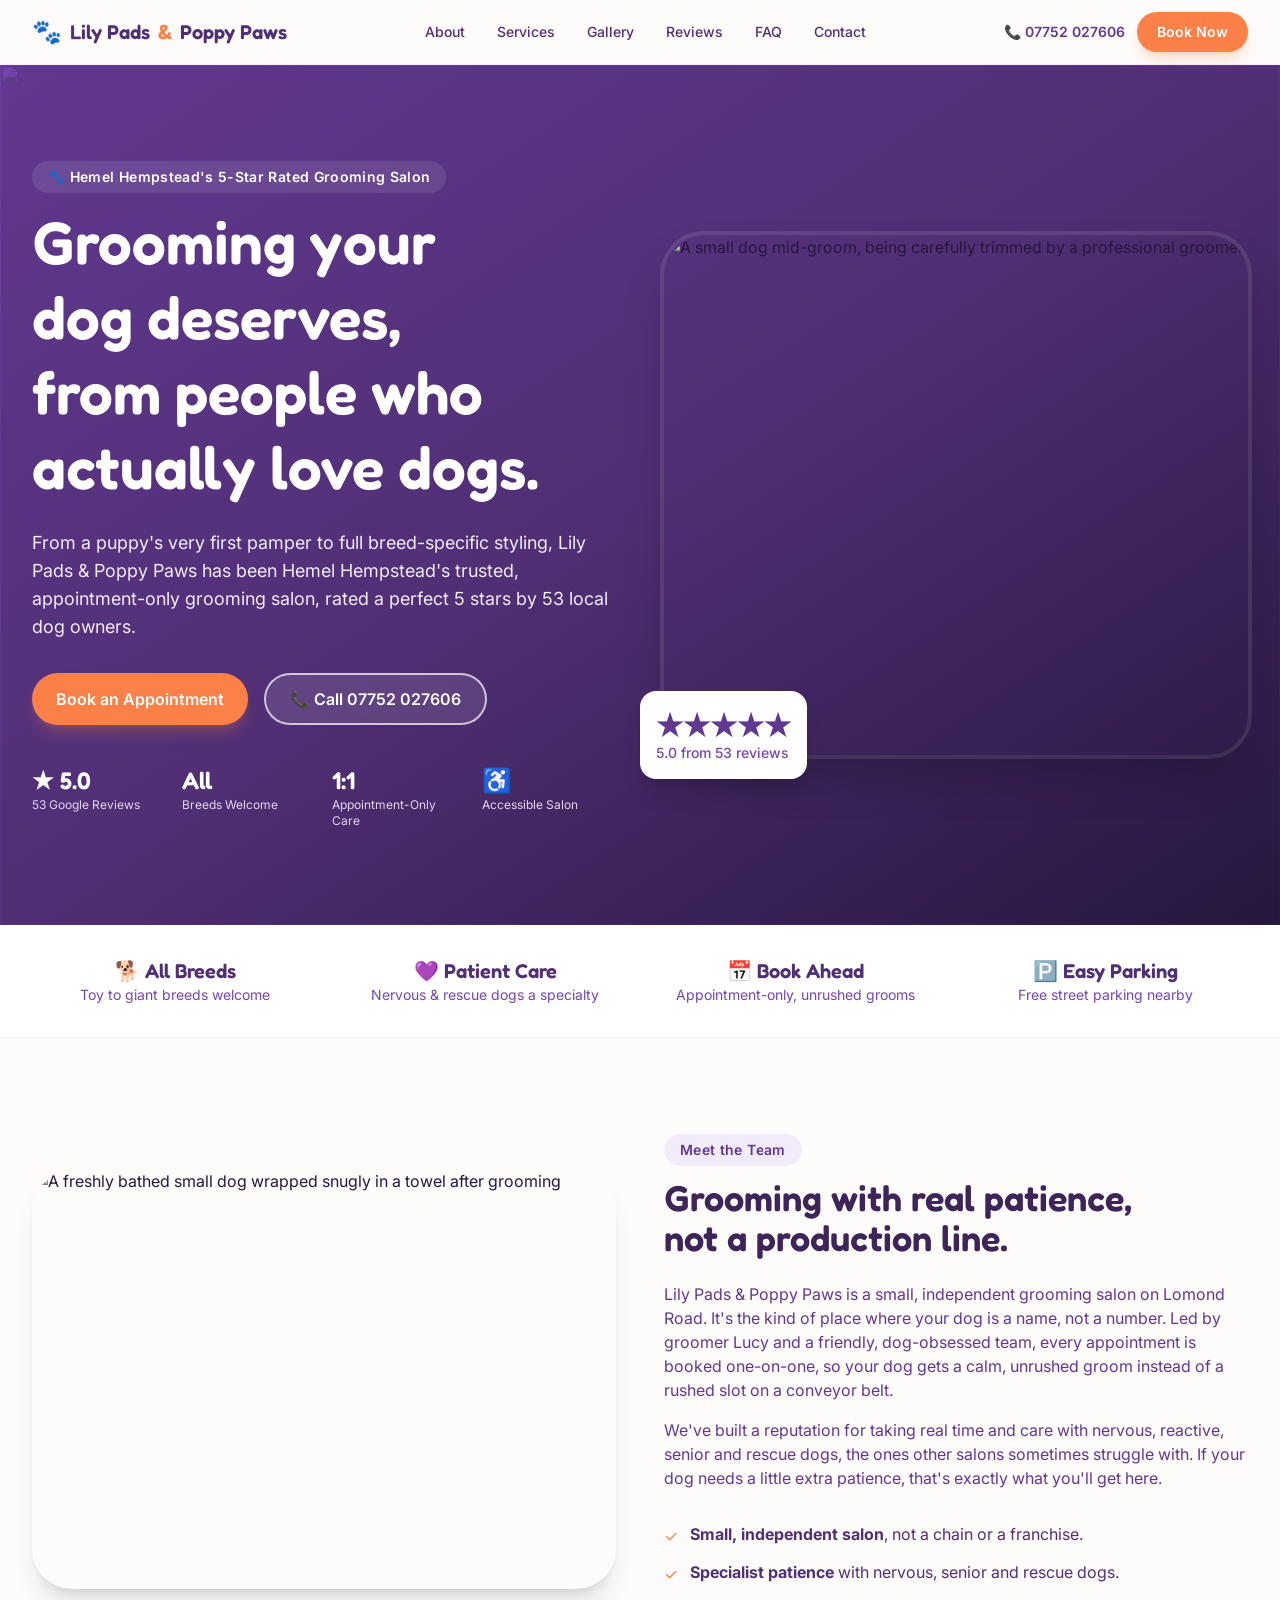
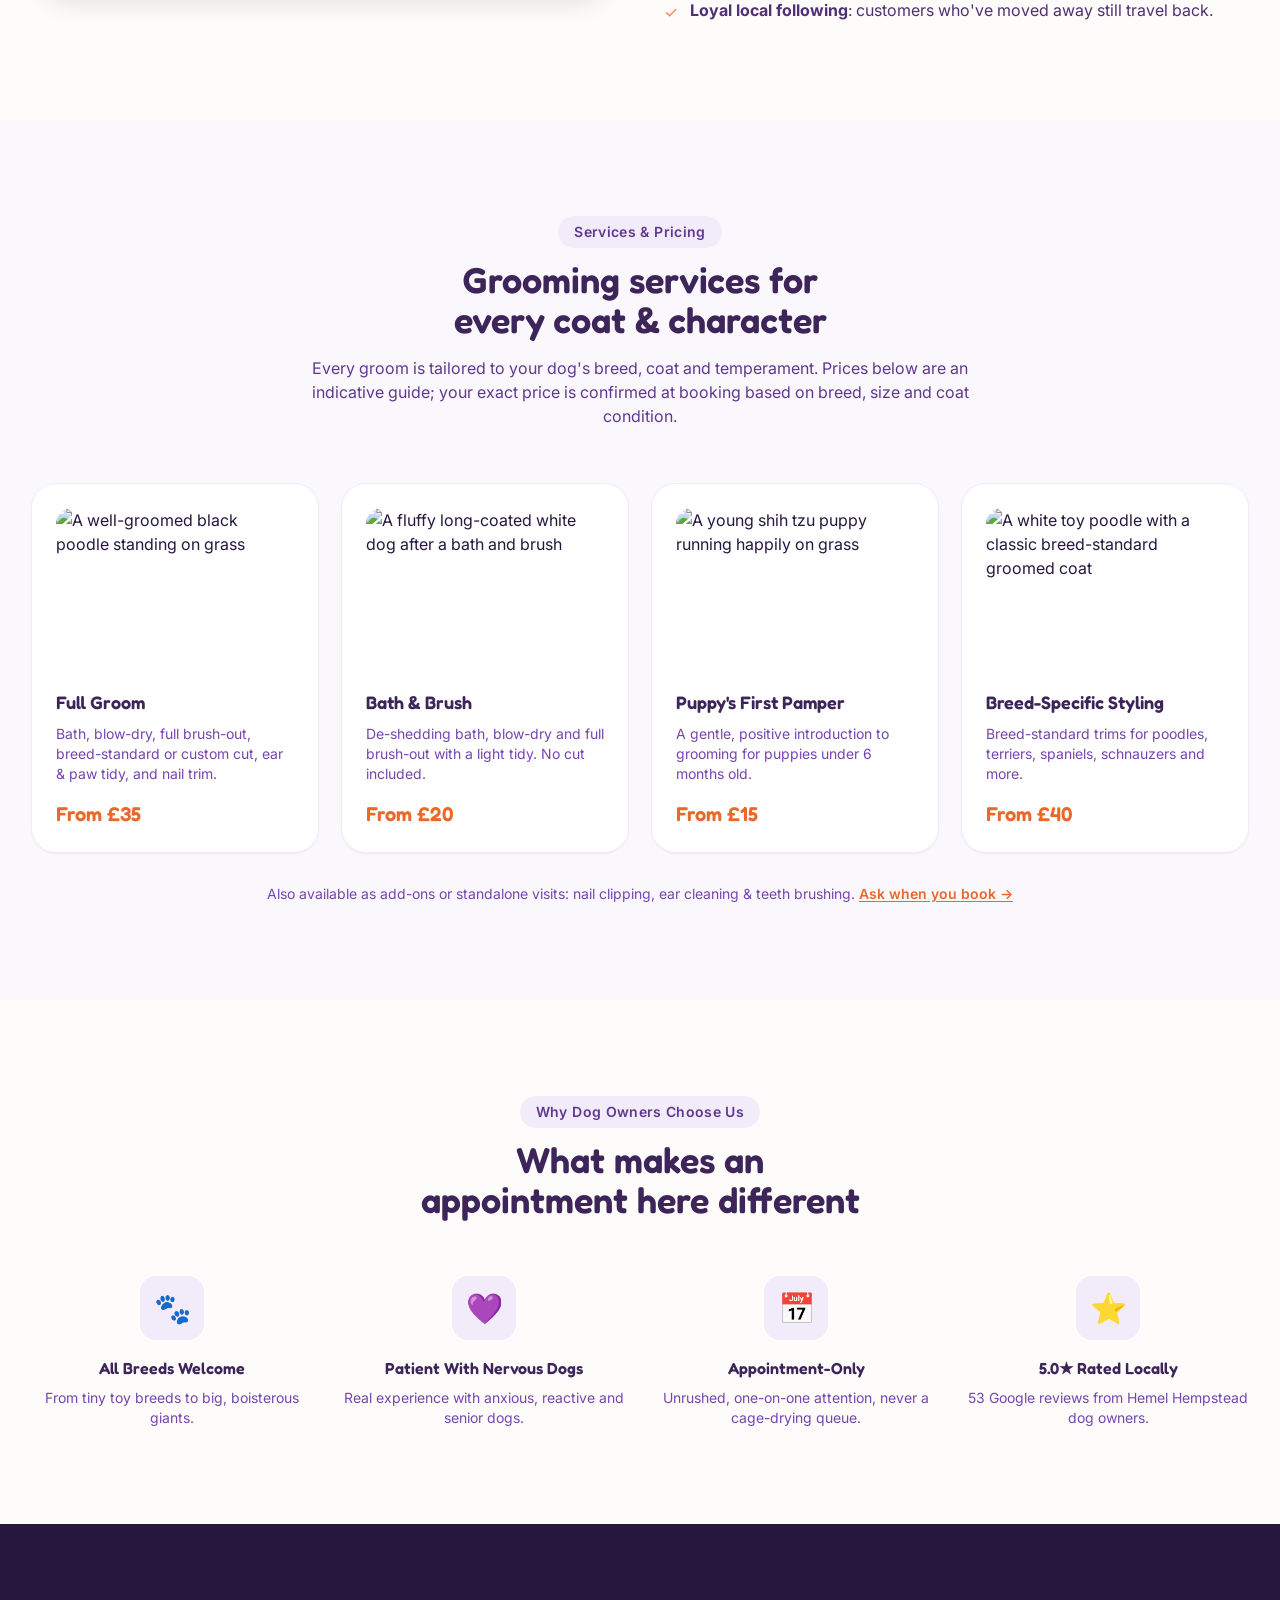
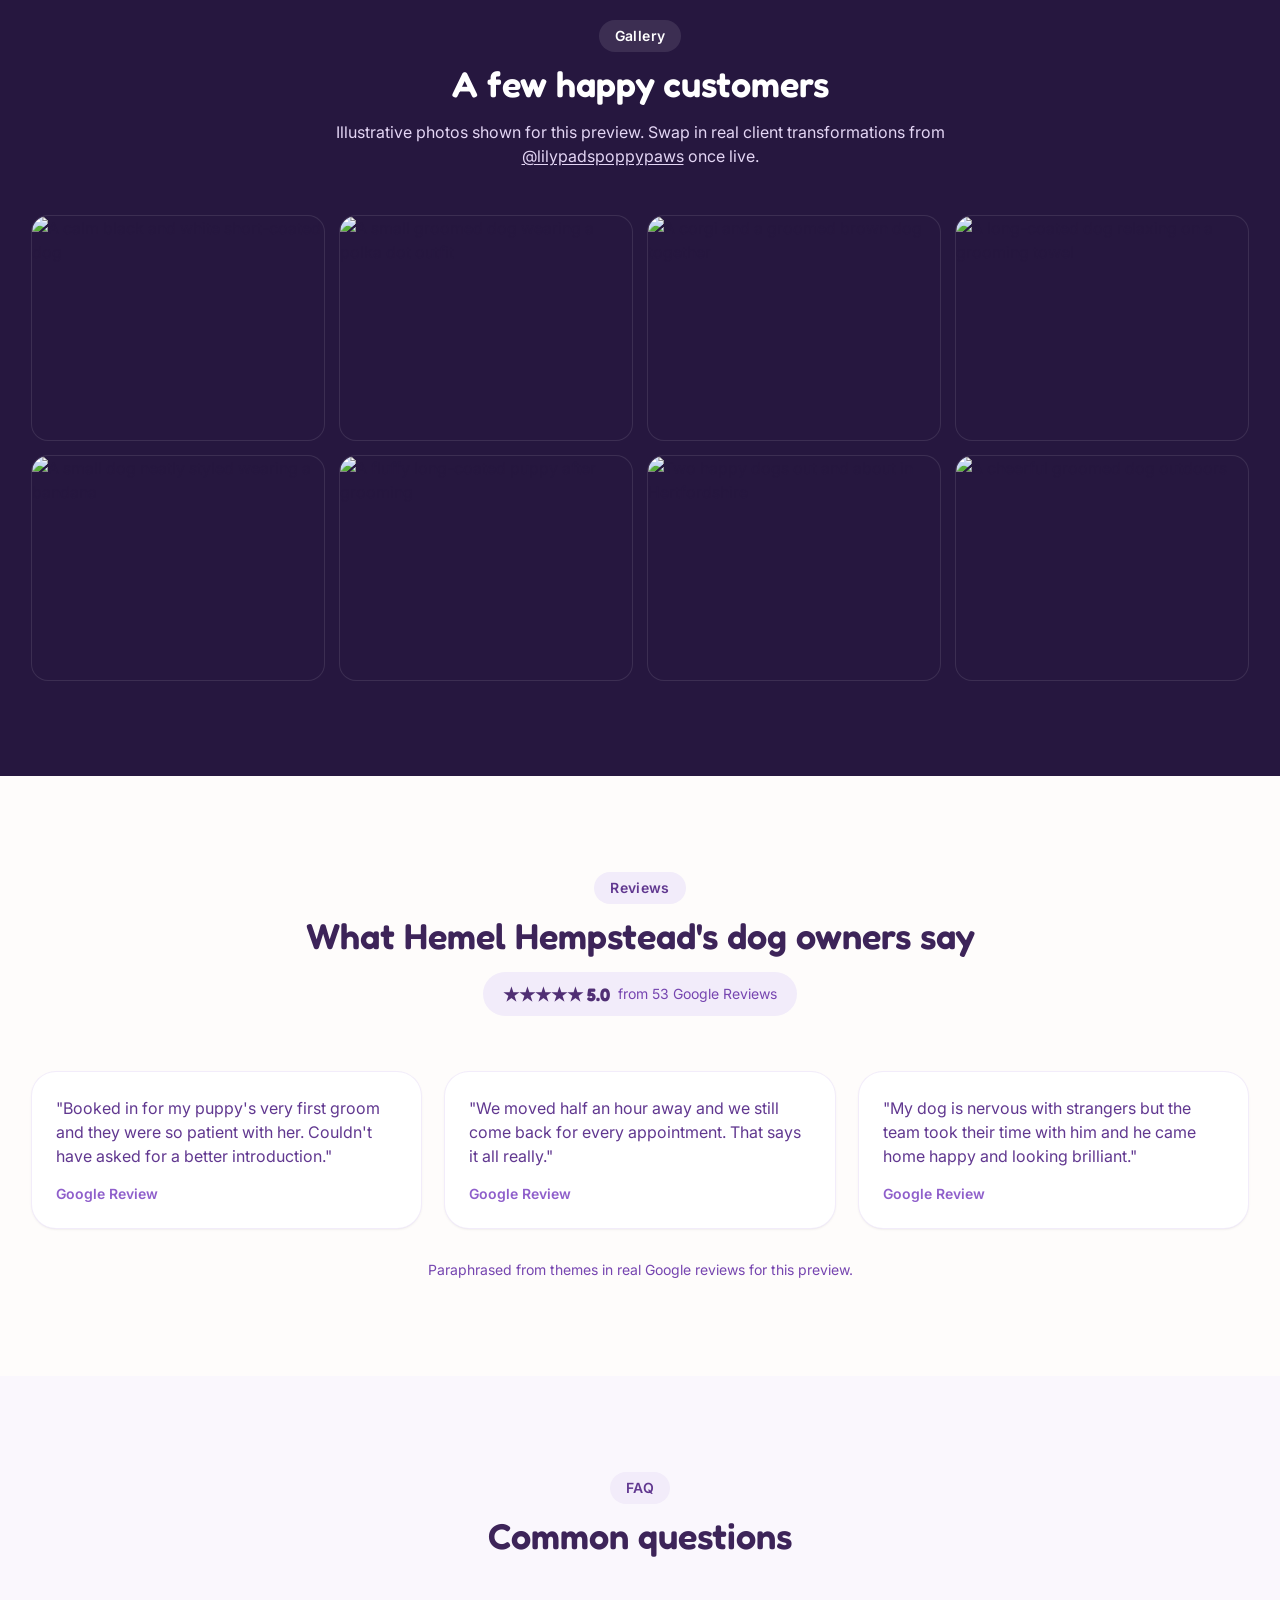
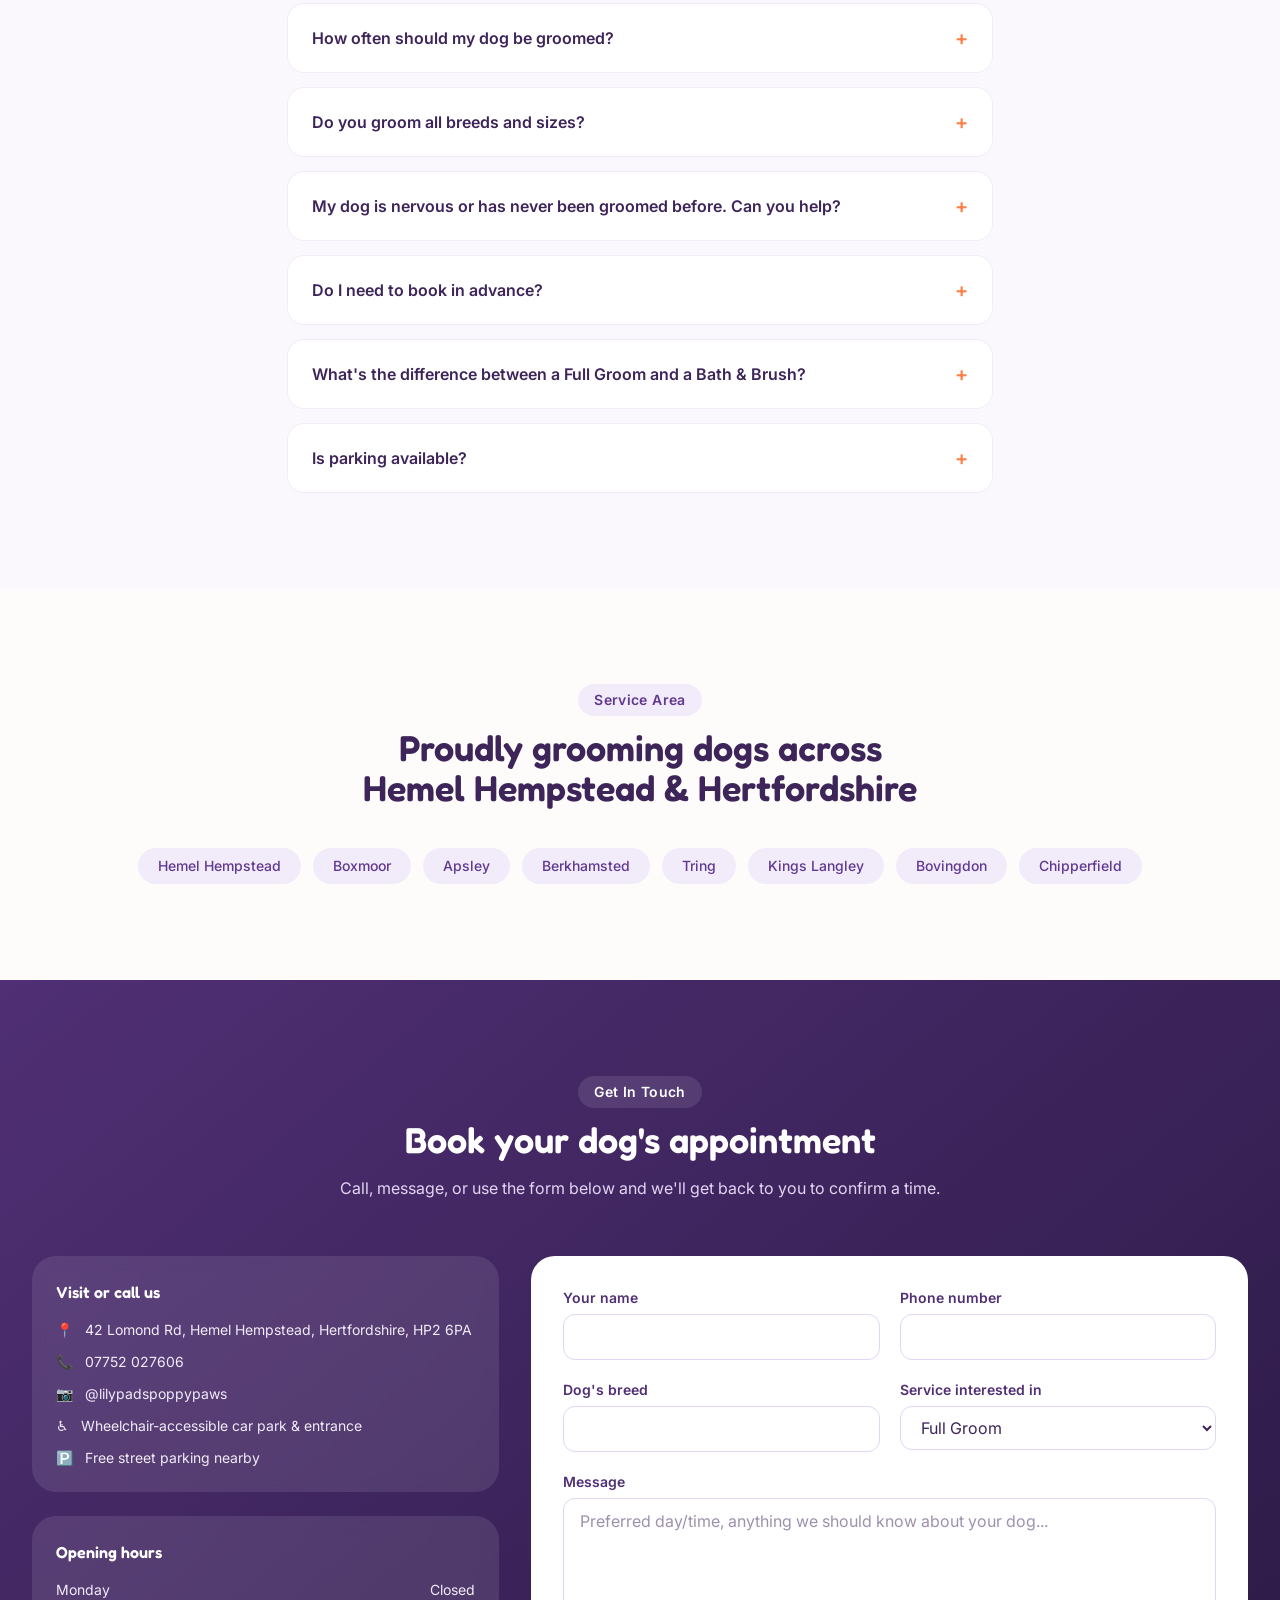
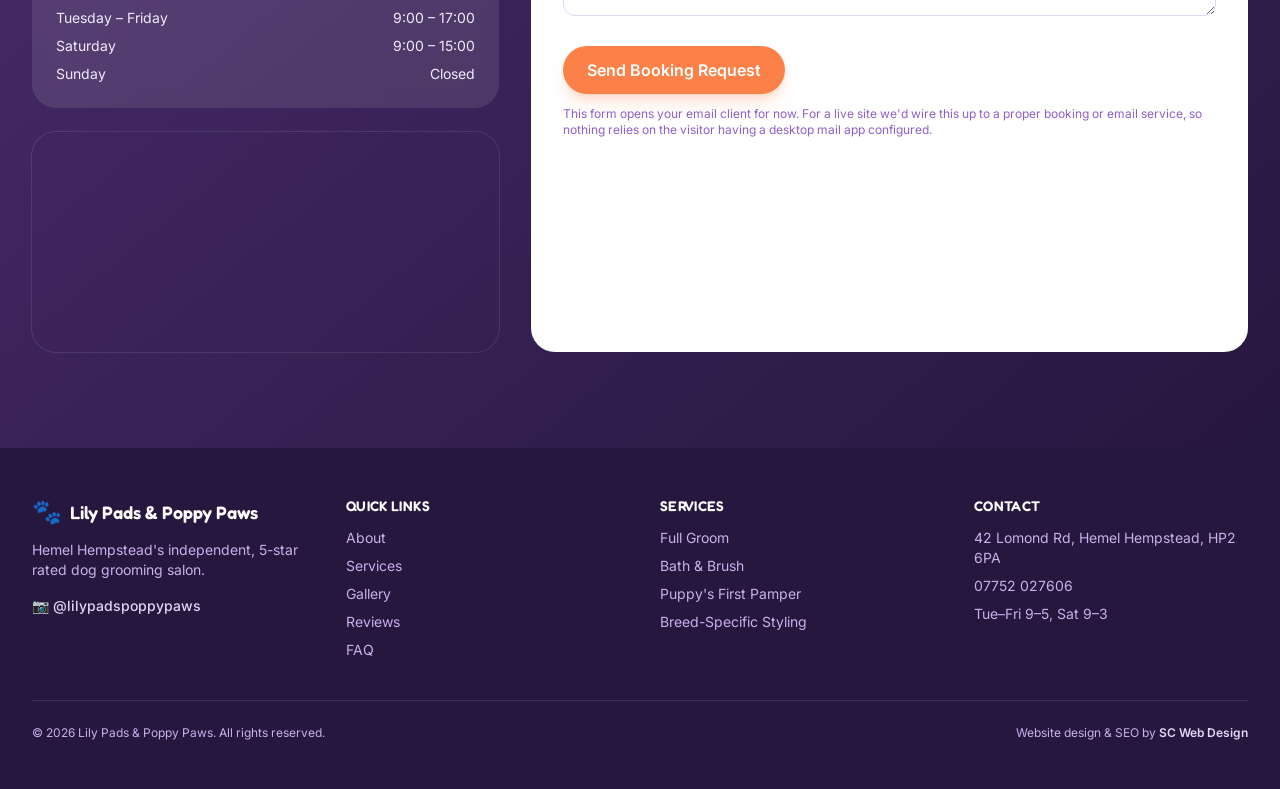
==== commit e8da5f80: "Footer credit: SC Web Design" ====
--- a/index.html
+++ b/index.html
@@ -548,7 +548,7 @@
     </div>
     <div class="mt-10 flex flex-col items-center justify-between gap-4 border-t border-white/10 pt-6 text-xs sm:flex-row">
       <p>© <span id="year"></span> Lily Pads &amp; Poppy Paws. All rights reserved.</p>
-      <p>Website design &amp; SEO by <span class="font-semibold text-brand-200">[Your Company Name]</span></p>
+      <p>Website design &amp; SEO by <span class="font-semibold text-brand-200">SC Web Design</span></p>
     </div>
   </div>
 </footer>
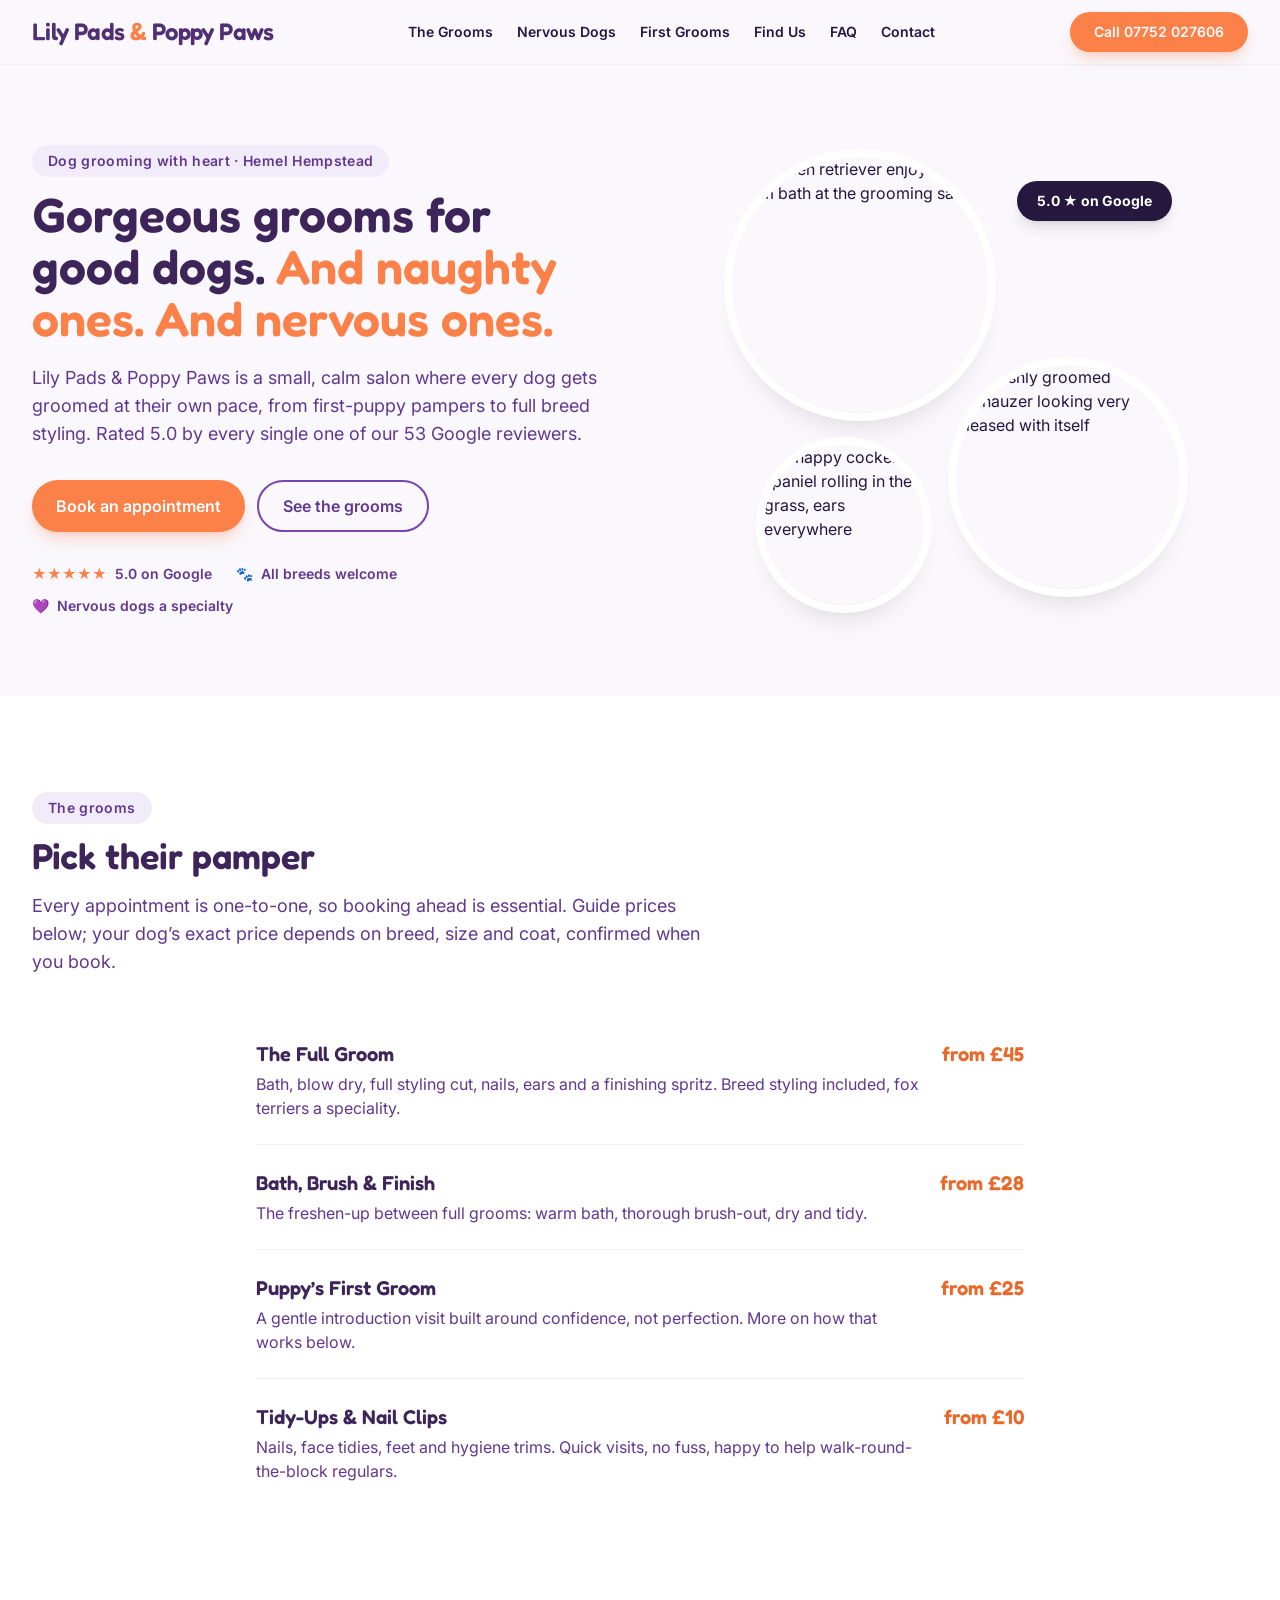
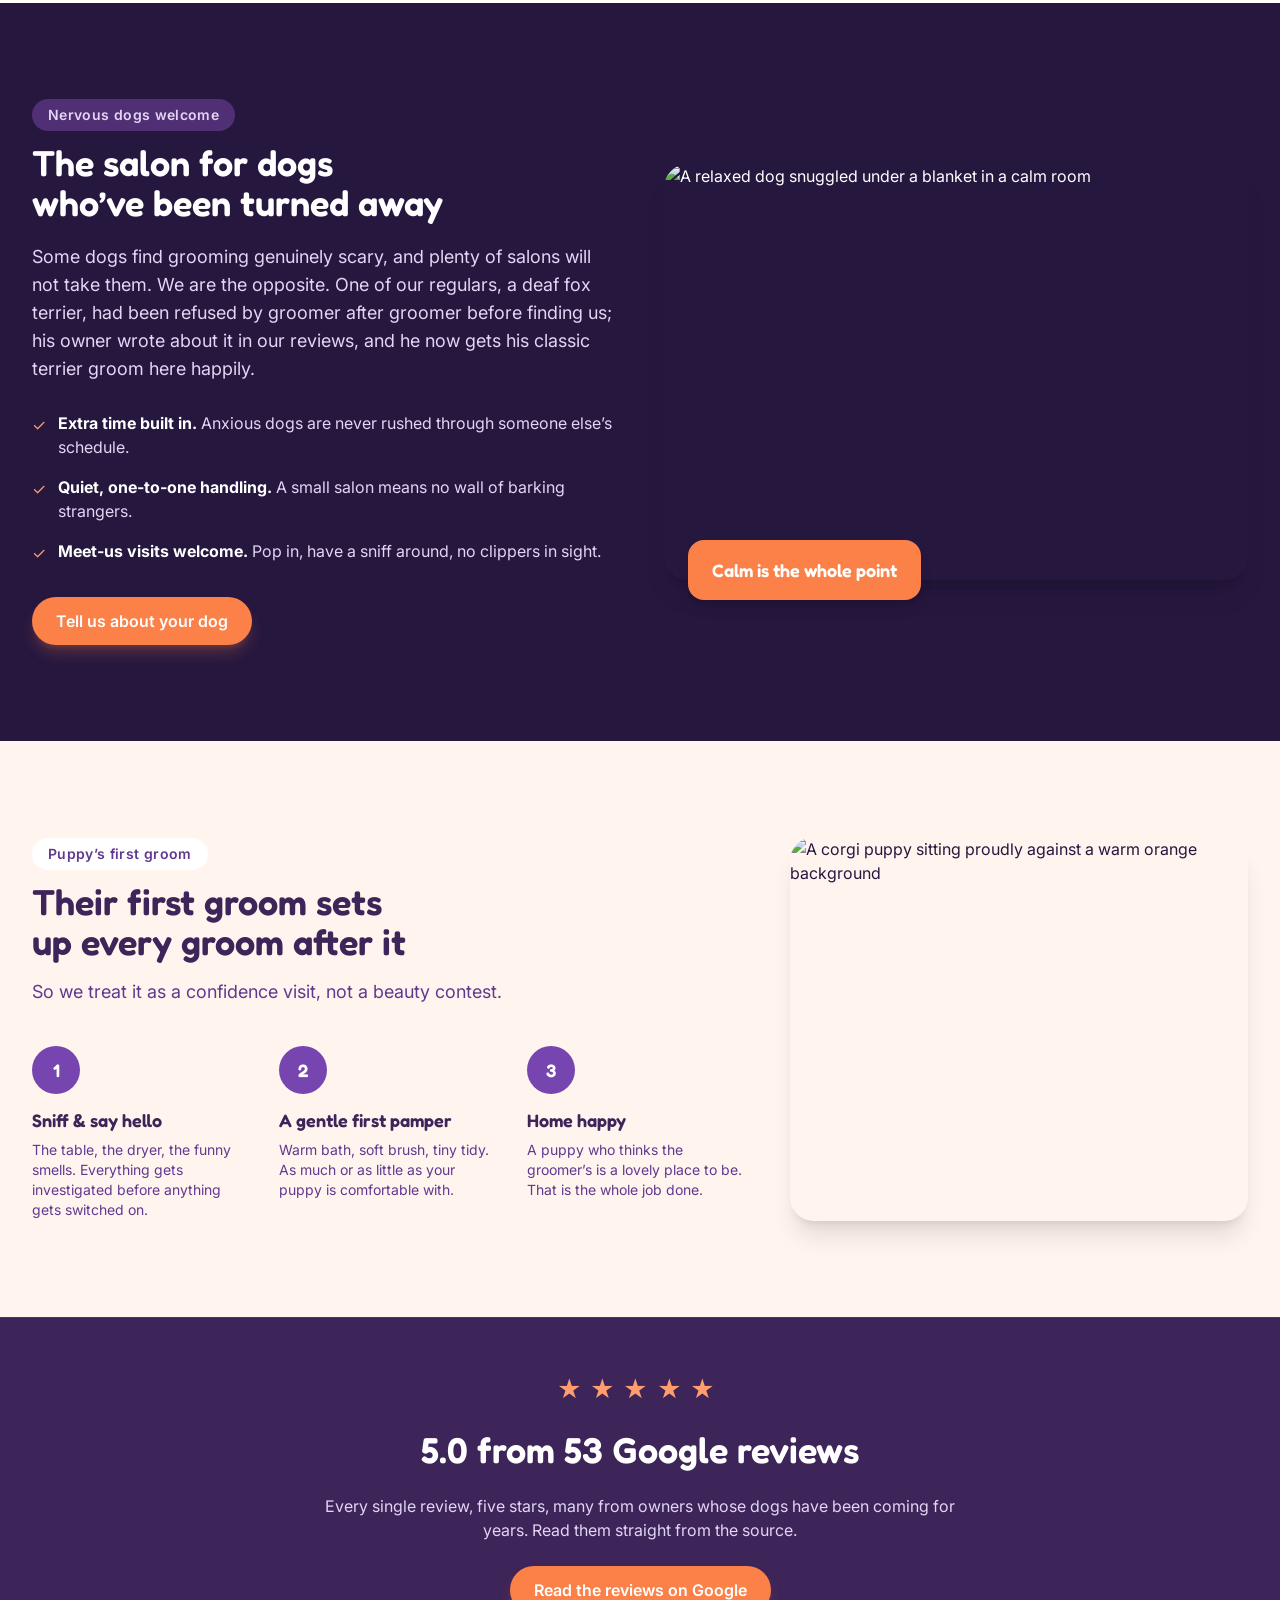
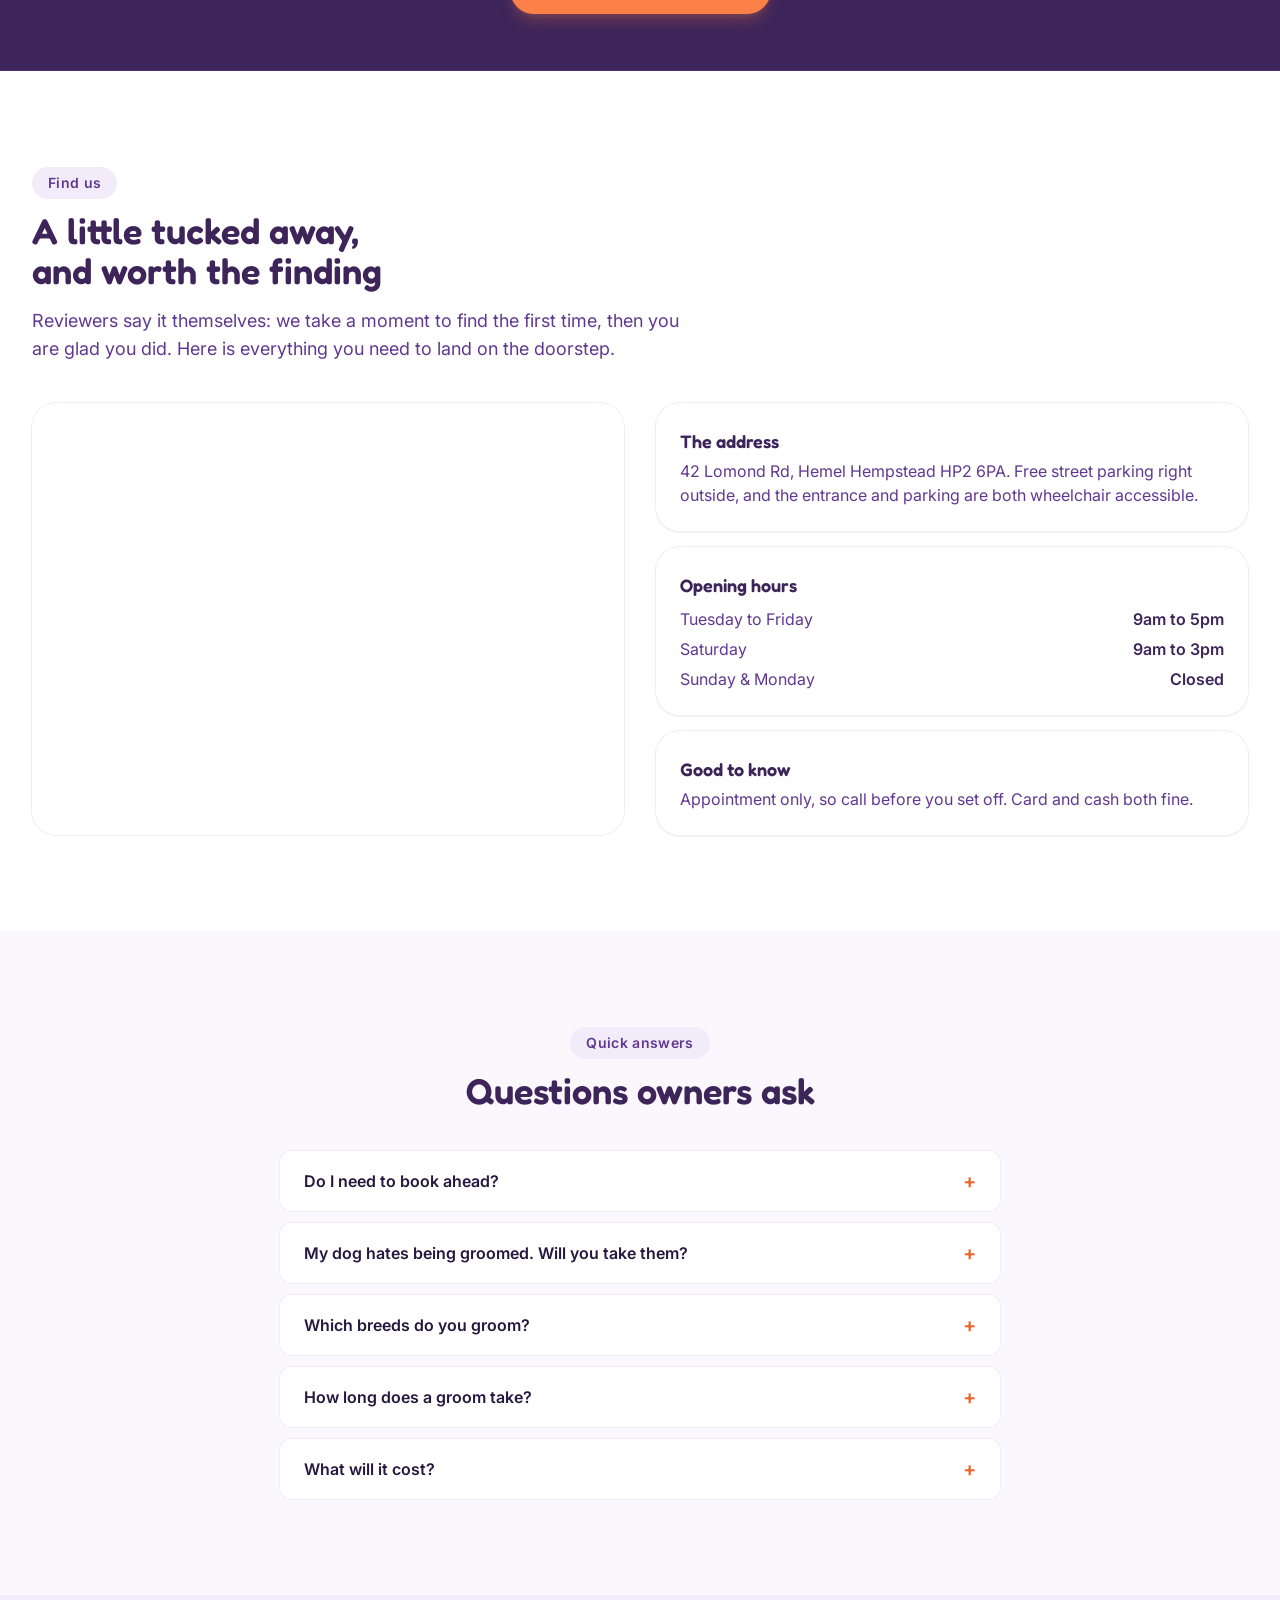
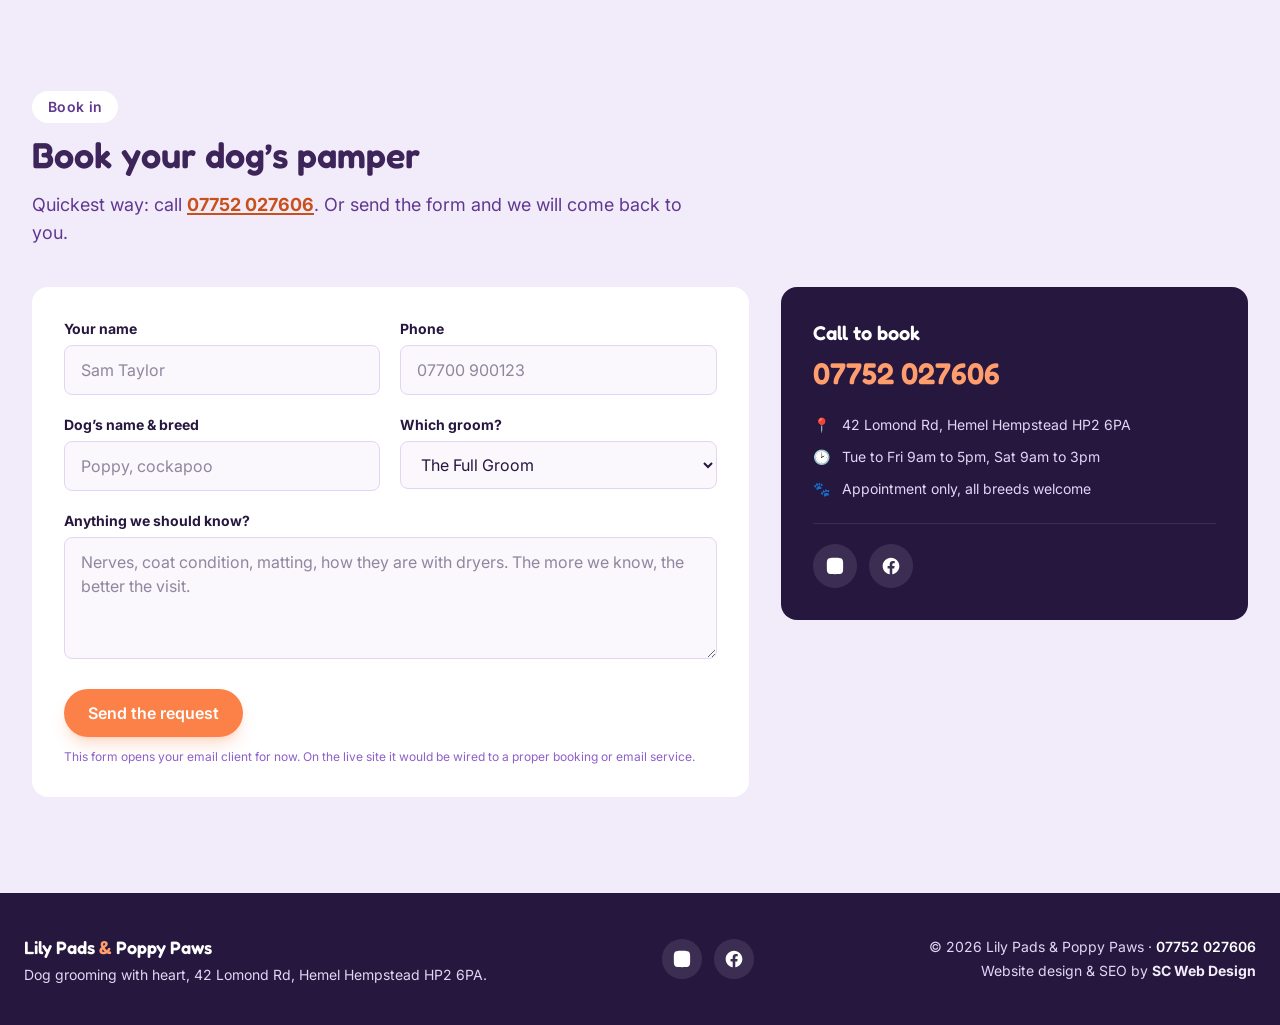
==== commit 23016ce0: "Rebuild under the niche-research standard: circle-cluster hero, grooming menu, nervous-dogs feature," ====
--- a/index.html
+++ b/index.html
@@ -2,44 +2,40 @@
 <html lang="en-GB">
 <head>
 <meta charset="UTF-8">
-<meta name="viewport" content="width=device-width, initial-scale=1.0, viewport-fit=cover">
-<meta name="theme-color" content="#fefcfb">
-<title>Lily Pads & Poppy Paws | 5-Star Dog Grooming Salon in Hemel Hempstead</title>
-<meta name="description" content="Lily Pads & Poppy Paws is Hemel Hempstead's 5-star rated dog grooming salon. Full grooms, puppy pampers & breed-specific styling for all breeds. Appointment-only, patient with nervous dogs. Book today.">
+<meta name="viewport" content="width=device-width, initial-scale=1.0">
+<title>Lily Pads &amp; Poppy Paws | Dog Grooming with Heart in Hemel Hempstead</title>
+<meta name="description" content="Dog grooming with heart in Hemel Hempstead. Full grooms, puppy first grooms and gentle handling for nervous dogs, rated 5.0 from 53 Google reviews. Call 07752 027606 to book.">
+<meta name="robots" content="index, follow">
 <link rel="canonical" href="https://www.lilypadspoppypaws.co.uk/">
-
-<!-- Open Graph -->
-<meta property="og:type" content="business.business">
-<meta property="og:title" content="Lily Pads & Poppy Paws | 5-Star Dog Grooming Salon in Hemel Hempstead">
-<meta property="og:description" content="Hemel Hempstead's 5-star rated dog grooming salon. Full grooms, puppy pampers and breed-specific styling for all breeds, appointment-only.">
-<meta property="og:image" content="https://images.unsplash.com/photo-1719464454959-9cf304ef4774?fm=jpg&q=80&w=1200&auto=format&fit=crop">
+<meta name="theme-color" content="#26173f">
+
+<meta property="og:type" content="website">
+<meta property="og:title" content="Lily Pads &amp; Poppy Paws | Dog Grooming with Heart in Hemel Hempstead">
+<meta property="og:description" content="Full grooms, puppy first grooms and gentle handling for nervous dogs. 5.0 on Google from 53 reviews.">
 <meta property="og:url" content="https://www.lilypadspoppypaws.co.uk/">
+<meta property="og:image" content="https://images.unsplash.com/photo-1516734212186-a967f81ad0d7?auto=format&fit=crop&w=1200&q=80">
 <meta property="og:locale" content="en_GB">
-<meta property="og:site_name" content="Lily Pads & Poppy Paws">
-<meta name="twitter:card" content="summary_large_image">
-
-<meta name="robots" content="index, follow">
-<meta name="geo.region" content="GB-HRT">
-<meta name="geo.placename" content="Hemel Hempstead">
 
 <link rel="icon" href="data:image/svg+xml,%3Csvg xmlns='http://www.w3.org/2000/svg' viewBox='0 0 100 100'%3E%3Ctext y='.9em' font-size='90'%3E%F0%9F%90%BE%3C/text%3E%3C/svg%3E">
 
 <link rel="preconnect" href="https://fonts.googleapis.com">
 <link rel="preconnect" href="https://fonts.gstatic.com" crossorigin>
-<link href="https://fonts.googleapis.com/css2?family=Fredoka:wght@500;600;700&family=Inter:wght@400;500;600;700&display=swap" rel="stylesheet">
-
+<link href="https://fonts.googleapis.com/css2?family=Fredoka:wght@400;500;600;700&family=Inter:wght@400;500;600;700&display=swap" rel="stylesheet">
 <link rel="stylesheet" href="css/style.css">
 
 <script type="application/ld+json">
 {
   "@context": "https://schema.org",
-  "@type": "PetGroomer",
+  "@type": "LocalBusiness",
   "name": "Lily Pads & Poppy Paws",
-  "image": "https://images.unsplash.com/photo-1719464454959-9cf304ef4774?fm=jpg&q=80&w=1200&auto=format&fit=crop",
-  "@id": "https://www.lilypadspoppypaws.co.uk/",
+  "description": "Dog grooming salon in Hemel Hempstead offering full grooms, breed styling, puppy first grooms and gentle handling for nervous dogs.",
   "url": "https://www.lilypadspoppypaws.co.uk/",
   "telephone": "+447752027606",
-  "priceRange": "££",
+  "image": "https://images.unsplash.com/photo-1516734212186-a967f81ad0d7?auto=format&fit=crop&w=1200&q=80",
+  "sameAs": [
+    "https://www.instagram.com/lilypadspoppypaws/",
+    "https://www.facebook.com/lilypadspoppypaws"
+  ],
   "address": {
     "@type": "PostalAddress",
     "streetAddress": "42 Lomond Rd",
@@ -48,18 +44,12 @@
     "postalCode": "HP2 6PA",
     "addressCountry": "GB"
   },
-  "geo": {
-    "@type": "GeoCoordinates",
-    "latitude": 51.7745333,
-    "longitude": -0.4687252
-  },
-  "sameAs": [
-    "https://www.instagram.com/lilypadspoppypaws/"
-  ],
+  "geo": { "@type": "GeoCoordinates", "latitude": 51.7624, "longitude": -0.4463 },
   "openingHoursSpecification": [
     { "@type": "OpeningHoursSpecification", "dayOfWeek": ["Tuesday","Wednesday","Thursday","Friday"], "opens": "09:00", "closes": "17:00" },
     { "@type": "OpeningHoursSpecification", "dayOfWeek": "Saturday", "opens": "09:00", "closes": "15:00" }
   ],
+  "priceRange": "££",
   "aggregateRating": {
     "@type": "AggregateRating",
     "ratingValue": "5.0",
@@ -68,495 +58,361 @@
 }
 </script>
 </head>
-<body class="bg-cream-50 text-brand-950 antialiased">
-
-<a href="#main" class="sr-only focus:not-sr-only focus:absolute focus:z-50 focus:m-3 focus:rounded-lg focus:bg-white focus:px-4 focus:py-2 focus:text-brand-700 focus:shadow-lg">Skip to content</a>
-
-<!-- ===== HEADER ===== -->
-<header id="site-header" class="sticky top-0 z-40 border-b border-brand-100/80 bg-cream-50/90 backdrop-blur transition-shadow">
-  <div class="mx-auto flex max-w-7xl items-center justify-between px-4 py-3 sm:px-6 lg:px-8">
-    <a href="#main" class="flex items-center gap-2 font-display text-lg font-semibold text-brand-800 sm:text-xl">
-      <span aria-hidden="true" class="text-2xl">🐾</span>
+<body class="bg-brand-50 text-brand-950 antialiased">
+
+<a href="#grooms" class="sr-only focus:not-sr-only focus:absolute focus:z-50 focus:bg-white focus:px-4 focus:py-2">Skip to content</a>
+
+<header id="site-header" class="sticky top-0 z-40 border-b border-brand-100 bg-brand-50/95 backdrop-blur transition-shadow">
+  <div class="mx-auto flex max-w-7xl items-center justify-between gap-4 px-4 py-3 sm:px-6 lg:px-8">
+    <a href="#top" class="font-display text-xl font-semibold tracking-tight text-brand-800 sm:text-2xl">
       Lily Pads <span class="text-accent-500">&amp;</span> Poppy Paws
     </a>
-
-    <nav aria-label="Primary" class="hidden items-center gap-8 lg:flex">
-      <a href="#about" class="text-sm font-medium text-brand-800 hover:text-accent-600">About</a>
-      <a href="#services" class="text-sm font-medium text-brand-800 hover:text-accent-600">Services</a>
-      <a href="#gallery" class="text-sm font-medium text-brand-800 hover:text-accent-600">Gallery</a>
-      <a href="#reviews" class="text-sm font-medium text-brand-800 hover:text-accent-600">Reviews</a>
-      <a href="#faq" class="text-sm font-medium text-brand-800 hover:text-accent-600">FAQ</a>
-      <a href="#contact" class="text-sm font-medium text-brand-800 hover:text-accent-600">Contact</a>
+    <nav class="hidden items-center gap-6 text-sm font-semibold lg:flex" aria-label="Main navigation">
+      <a href="#grooms" class="transition hover:text-accent-600">The Grooms</a>
+      <a href="#nervous" class="transition hover:text-accent-600">Nervous Dogs</a>
+      <a href="#first-groom" class="transition hover:text-accent-600">First Grooms</a>
+      <a href="#find-us" class="transition hover:text-accent-600">Find Us</a>
+      <a href="#faq" class="transition hover:text-accent-600">FAQ</a>
+      <a href="#contact" class="transition hover:text-accent-600">Contact</a>
     </nav>
-
-    <div class="hidden items-center gap-3 lg:flex">
-      <a href="tel:07752027606" class="text-sm font-semibold text-brand-700">📞 07752 027606</a>
-      <a href="#contact" class="btn-primary !px-5 !py-2.5 text-sm">Book Now</a>
-    </div>
-
+    <div class="hidden lg:block">
+      <a href="tel:07752027606" class="btn-primary !py-2.5 text-sm">Call 07752 027606</a>
+    </div>
     <button id="menu-toggle" type="button" aria-controls="mobile-menu" aria-expanded="false" class="inline-flex items-center justify-center rounded-lg p-2 text-brand-800 lg:hidden" aria-label="Toggle navigation menu">
-      <svg id="icon-open" xmlns="http://www.w3.org/2000/svg" class="h-7 w-7" fill="none" viewBox="0 0 24 24" stroke="currentColor" stroke-width="2"><path stroke-linecap="round" stroke-linejoin="round" d="M4 6h16M4 12h16M4 18h16" /></svg>
-      <svg id="icon-close" xmlns="http://www.w3.org/2000/svg" class="hidden h-7 w-7" fill="none" viewBox="0 0 24 24" stroke="currentColor" stroke-width="2"><path stroke-linecap="round" stroke-linejoin="round" d="M6 18L18 6M6 6l12 12" /></svg>
+      <svg id="icon-open" class="h-6 w-6" fill="none" stroke="currentColor" stroke-width="2" viewBox="0 0 24 24"><path stroke-linecap="round" stroke-linejoin="round" d="M4 6h16M4 12h16M4 18h16"/></svg>
+      <svg id="icon-close" class="hidden h-6 w-6" fill="none" stroke="currentColor" stroke-width="2" viewBox="0 0 24 24"><path stroke-linecap="round" stroke-linejoin="round" d="M6 18L18 6M6 6l12 12"/></svg>
     </button>
   </div>
-
-  <div id="mobile-menu" class="hidden border-t border-brand-100 bg-cream-50 lg:hidden">
-    <nav aria-label="Mobile" class="flex flex-col gap-1 px-4 py-3">
-      <a href="#about" class="rounded-lg px-3 py-2.5 text-brand-800 hover:bg-brand-100">About</a>
-      <a href="#services" class="rounded-lg px-3 py-2.5 text-brand-800 hover:bg-brand-100">Services</a>
-      <a href="#gallery" class="rounded-lg px-3 py-2.5 text-brand-800 hover:bg-brand-100">Gallery</a>
-      <a href="#reviews" class="rounded-lg px-3 py-2.5 text-brand-800 hover:bg-brand-100">Reviews</a>
-      <a href="#faq" class="rounded-lg px-3 py-2.5 text-brand-800 hover:bg-brand-100">FAQ</a>
-      <a href="#contact" class="rounded-lg px-3 py-2.5 text-brand-800 hover:bg-brand-100">Contact</a>
-      <a href="tel:07752027606" class="mt-2 rounded-lg px-3 py-2.5 font-semibold text-brand-700">📞 07752 027606</a>
-      <a href="#contact" class="btn-primary mt-1 w-full">Book Now</a>
+  <div id="mobile-menu" class="hidden border-t border-brand-100 bg-brand-50 lg:hidden">
+    <nav class="flex flex-col gap-1 px-4 py-4 text-base font-semibold" aria-label="Mobile navigation">
+      <a href="#grooms" class="rounded-lg px-3 py-2.5 transition hover:bg-brand-100">The Grooms</a>
+      <a href="#nervous" class="rounded-lg px-3 py-2.5 transition hover:bg-brand-100">Nervous Dogs</a>
+      <a href="#first-groom" class="rounded-lg px-3 py-2.5 transition hover:bg-brand-100">First Grooms</a>
+      <a href="#find-us" class="rounded-lg px-3 py-2.5 transition hover:bg-brand-100">Find Us</a>
+      <a href="#faq" class="rounded-lg px-3 py-2.5 transition hover:bg-brand-100">FAQ</a>
+      <a href="#contact" class="rounded-lg px-3 py-2.5 transition hover:bg-brand-100">Contact</a>
+      <a href="tel:07752027606" class="btn-primary mt-2">Call 07752 027606</a>
     </nav>
   </div>
 </header>
 
-<main id="main">
-
-  <!-- ===== HERO ===== -->
-  <section class="relative overflow-hidden bg-gradient-to-br from-brand-700 via-brand-800 to-brand-950">
-    <div class="absolute inset-0 opacity-25 mix-blend-overlay">
-      <img src="https://images.unsplash.com/photo-1719464454959-9cf304ef4774?fm=jpg&q=80&w=2000&auto=format&fit=crop" alt="" class="h-full w-full object-cover" loading="eager">
-    </div>
-    <div class="relative mx-auto grid max-w-7xl gap-12 px-4 py-12 sm:px-6 sm:py-16 lg:grid-cols-2 lg:items-center lg:px-8 lg:py-24">
+<main id="top">
+
+  <!-- Circle-cluster hero -->
+  <section class="overflow-hidden py-14 sm:py-20">
+    <div class="mx-auto grid max-w-7xl items-center gap-12 px-4 sm:px-6 lg:grid-cols-2 lg:px-8">
       <div>
-        <p class="section-eyebrow !bg-white/10 !text-white">🐾 Hemel Hempstead's 5-Star Rated Grooming Salon</p>
-        <h1 class="font-display text-4xl font-semibold leading-tight text-white sm:text-5xl lg:text-6xl">
-          Grooming your dog deserves, from people who actually love dogs.
+        <p class="section-eyebrow">Dog grooming with heart &middot; Hemel Hempstead</p>
+        <h1 class="text-4xl font-semibold leading-[1.08] text-brand-900 sm:text-5xl">
+          Gorgeous grooms for good dogs. <span class="text-accent-500">And naughty ones. And nervous ones.</span>
         </h1>
-        <p class="mt-6 max-w-xl text-lg text-brand-100">
-          From a puppy's very first pamper to full breed-specific styling, Lily Pads &amp; Poppy Paws has been Hemel Hempstead's trusted, appointment-only grooming salon, rated a perfect 5 stars by 53 local dog owners.
+        <p class="mt-5 max-w-xl text-lg text-brand-700">
+          Lily Pads &amp; Poppy Paws is a small, calm salon where every dog gets groomed at their own pace, from first-puppy pampers to full breed styling. Rated 5.0 by every single one of our 53 Google reviewers.
         </p>
-        <div class="mt-8 flex flex-col gap-3 sm:flex-row sm:flex-wrap sm:gap-4">
-          <a href="#contact" class="btn-primary">Book an Appointment</a>
-          <a href="tel:07752027606" class="btn-secondary">📞 Call 07752 027606</a>
-        </div>
-        <div class="mt-8 overflow-hidden rounded-3xl shadow-2xl ring-2 ring-white/10 lg:hidden">
-          <img src="https://images.unsplash.com/photo-1719464454959-9cf304ef4774?fm=jpg&q=80&w=800&auto=format&fit=crop" alt="A small dog mid-groom, being carefully trimmed by a professional groomer" class="h-52 w-full object-cover sm:h-64">
-        </div>
-        <dl class="mt-10 grid grid-cols-2 gap-4 sm:grid-cols-4">
+        <div class="mt-8 flex flex-wrap gap-3">
+          <a href="tel:07752027606" class="btn-primary">Book an appointment</a>
+          <a href="#grooms" class="btn-secondary">See the grooms</a>
+        </div>
+        <div class="mt-8 flex flex-wrap items-center gap-x-6 gap-y-3 text-sm font-semibold text-brand-700">
+          <span class="inline-flex items-center gap-2"><span class="text-accent-500" aria-hidden="true">&#9733;&#9733;&#9733;&#9733;&#9733;</span> 5.0 on Google</span>
+          <span class="inline-flex items-center gap-2"><span aria-hidden="true">&#128062;</span> All breeds welcome</span>
+          <span class="inline-flex items-center gap-2"><span aria-hidden="true">&#128156;</span> Nervous dogs a specialty</span>
+        </div>
+      </div>
+      <div class="relative mx-auto h-[24rem] w-full max-w-md sm:h-[28rem]">
+        <img src="https://images.unsplash.com/photo-1516734212186-a967f81ad0d7?auto=format&fit=crop&w=800&q=80" alt="A golden retriever enjoying a warm bath at the grooming salon" class="absolute left-0 top-0 h-56 w-56 rounded-full object-cover shadow-xl ring-8 ring-white sm:h-64 sm:w-64" width="800" height="533">
+        <img src="https://images.unsplash.com/photo-1625316708582-7c38734be31d?auto=format&fit=crop&w=600&q=80" alt="A freshly groomed schnauzer looking very pleased with itself" class="absolute bottom-4 right-0 h-48 w-48 rounded-full object-cover shadow-xl ring-8 ring-white sm:h-56 sm:w-56" width="600" height="900" loading="lazy">
+        <img src="https://images.unsplash.com/photo-1588943211346-0908a1fb0b01?auto=format&fit=crop&w=500&q=80" alt="A happy cocker spaniel rolling in the grass, ears everywhere" class="absolute bottom-0 left-8 h-36 w-36 rounded-full object-cover shadow-xl ring-8 ring-white sm:h-40 sm:w-40" width="500" height="667" loading="lazy">
+        <div class="absolute right-2 top-6 rounded-full bg-brand-950 px-5 py-2.5 text-sm font-bold text-white shadow-lg">
+          5.0 &#9733; on Google
+        </div>
+      </div>
+    </div>
+  </section>
+
+  <!-- The grooming menu -->
+  <section id="grooms" class="bg-white py-16 sm:py-24">
+    <div class="mx-auto max-w-7xl px-4 sm:px-6 lg:px-8">
+      <div class="max-w-2xl">
+        <p class="section-eyebrow">The grooms</p>
+        <h2 class="text-3xl font-semibold text-brand-900 sm:text-4xl">Pick their pamper</h2>
+        <p class="mt-4 text-lg text-brand-700">Every appointment is one-to-one, so booking ahead is essential. Guide prices below; your dog&rsquo;s exact price depends on breed, size and coat, confirmed when you book.</p>
+      </div>
+      <div class="mx-auto mt-10 max-w-3xl divide-y divide-brand-100">
+        <div class="flex items-baseline justify-between gap-4 py-6">
           <div>
-            <dt class="sr-only">Google rating</dt>
-            <dd class="font-display text-2xl font-semibold text-white">★ 5.0</dd>
-            <dd class="text-xs text-brand-200">53 Google Reviews</dd>
-          </div>
+            <h3 class="font-display text-xl font-semibold text-brand-900">The Full Groom</h3>
+            <p class="mt-1 text-brand-700">Bath, blow dry, full styling cut, nails, ears and a finishing spritz. Breed styling included, fox terriers a speciality.</p>
+          </div>
+          <p class="shrink-0 font-display text-xl font-semibold text-accent-600">from &pound;45</p>
+        </div>
+        <div class="flex items-baseline justify-between gap-4 py-6">
           <div>
-            <dt class="sr-only">Breeds</dt>
-            <dd class="font-display text-2xl font-semibold text-white">All</dd>
-            <dd class="text-xs text-brand-200">Breeds Welcome</dd>
-          </div>
+            <h3 class="font-display text-xl font-semibold text-brand-900">Bath, Brush &amp; Finish</h3>
+            <p class="mt-1 text-brand-700">The freshen-up between full grooms: warm bath, thorough brush-out, dry and tidy.</p>
+          </div>
+          <p class="shrink-0 font-display text-xl font-semibold text-accent-600">from &pound;28</p>
+        </div>
+        <div class="flex items-baseline justify-between gap-4 py-6">
           <div>
-            <dt class="sr-only">Booking</dt>
-            <dd class="font-display text-2xl font-semibold text-white">1:1</dd>
-            <dd class="text-xs text-brand-200">Appointment-Only Care</dd>
-          </div>
+            <h3 class="font-display text-xl font-semibold text-brand-900">Puppy&rsquo;s First Groom</h3>
+            <p class="mt-1 text-brand-700">A gentle introduction visit built around confidence, not perfection. More on how that works below.</p>
+          </div>
+          <p class="shrink-0 font-display text-xl font-semibold text-accent-600">from &pound;25</p>
+        </div>
+        <div class="flex items-baseline justify-between gap-4 py-6">
           <div>
-            <dt class="sr-only">Access</dt>
-            <dd class="font-display text-2xl font-semibold text-white">♿</dd>
-            <dd class="text-xs text-brand-200">Accessible Salon</dd>
-          </div>
-        </dl>
-      </div>
-      <div class="relative hidden lg:block">
-        <div class="overflow-hidden rounded-[2.5rem] shadow-2xl ring-4 ring-white/10">
-          <img src="https://images.unsplash.com/photo-1719464454959-9cf304ef4774?fm=jpg&q=80&w=1200&auto=format&fit=crop" alt="A small dog mid-groom, being carefully trimmed by a professional groomer" class="h-[520px] w-full object-cover">
-        </div>
-        <div class="absolute -bottom-6 -left-6 rounded-2xl bg-white p-4 shadow-xl">
-          <p class="font-display text-3xl font-bold text-brand-700">★★★★★</p>
-          <p class="text-sm font-medium text-brand-600">5.0 from 53 reviews</p>
-        </div>
-      </div>
-    </div>
-  </section>
-
-  <!-- ===== TRUST STRIP ===== -->
-  <section class="border-b border-brand-100 bg-white">
-    <div class="mx-auto grid max-w-7xl grid-cols-2 gap-6 px-4 py-8 text-center sm:px-6 md:grid-cols-4 lg:px-8">
-      <div>
-        <p class="font-display text-xl font-semibold text-brand-800">🐕 All Breeds</p>
-        <p class="text-sm text-brand-600">Toy to giant breeds welcome</p>
-      </div>
-      <div>
-        <p class="font-display text-xl font-semibold text-brand-800">💜 Patient Care</p>
-        <p class="text-sm text-brand-600">Nervous &amp; rescue dogs a specialty</p>
-      </div>
-      <div>
-        <p class="font-display text-xl font-semibold text-brand-800">📅 Book Ahead</p>
-        <p class="text-sm text-brand-600">Appointment-only, unrushed grooms</p>
-      </div>
-      <div>
-        <p class="font-display text-xl font-semibold text-brand-800">🅿️ Easy Parking</p>
-        <p class="text-sm text-brand-600">Free street parking nearby</p>
-      </div>
-    </div>
-  </section>
-
-  <!-- ===== ABOUT ===== -->
-  <section id="about" class="py-16 sm:py-24">
-    <div class="mx-auto grid max-w-7xl gap-12 px-4 sm:px-6 lg:grid-cols-2 lg:items-center lg:px-8">
-      <div class="order-2 overflow-hidden rounded-[2.5rem] shadow-xl lg:order-1">
-        <img src="https://images.unsplash.com/photo-1611173622933-91942d394b04?fm=jpg&q=80&w=1200&auto=format&fit=crop" alt="A freshly bathed small dog wrapped snugly in a towel after grooming" class="h-[420px] w-full object-cover">
-      </div>
-      <div class="order-1 lg:order-2">
-        <p class="section-eyebrow">Meet the Team</p>
-        <h2 class="font-display text-3xl font-semibold text-brand-900 sm:text-4xl">Grooming with real patience, not a production line.</h2>
-        <p class="mt-6 text-brand-700">
-          Lily Pads &amp; Poppy Paws is a small, independent grooming salon on Lomond Road. It's the kind of place where your dog is a name, not a number. Led by groomer Lucy and a friendly, dog-obsessed team, every appointment is booked one-on-one, so your dog gets a calm, unrushed groom instead of a rushed slot on a conveyor belt.
-        </p>
-        <p class="mt-4 text-brand-700">
-          We've built a reputation for taking real time and care with nervous, reactive, senior and rescue dogs, the ones other salons sometimes struggle with. If your dog needs a little extra patience, that's exactly what you'll get here.
-        </p>
-        <ul class="mt-8 space-y-3">
-          <li class="flex items-start gap-3">
-            <span class="mt-0.5 text-accent-500">✓</span>
-            <span class="text-brand-800"><strong>Small, independent salon</strong>, not a chain or a franchise.</span>
-          </li>
-          <li class="flex items-start gap-3">
-            <span class="mt-0.5 text-accent-500">✓</span>
-            <span class="text-brand-800"><strong>Specialist patience</strong> with nervous, senior and rescue dogs.</span>
-          </li>
-          <li class="flex items-start gap-3">
-            <span class="mt-0.5 text-accent-500">✓</span>
-            <span class="text-brand-800"><strong>Loyal local following</strong>: customers who've moved away still travel back.</span>
-          </li>
-        </ul>
-      </div>
-    </div>
-  </section>
-
-  <!-- ===== SERVICES ===== -->
-  <section id="services" class="bg-brand-50 py-16 sm:py-24">
+            <h3 class="font-display text-xl font-semibold text-brand-900">Tidy-Ups &amp; Nail Clips</h3>
+            <p class="mt-1 text-brand-700">Nails, face tidies, feet and hygiene trims. Quick visits, no fuss, happy to help walk-round-the-block regulars.</p>
+          </div>
+          <p class="shrink-0 font-display text-xl font-semibold text-accent-600">from &pound;10</p>
+        </div>
+      </div>
+    </div>
+  </section>
+
+  <!-- Nervous dogs: the differentiator -->
+  <section id="nervous" class="bg-brand-950 py-16 text-white sm:py-24">
     <div class="mx-auto max-w-7xl px-4 sm:px-6 lg:px-8">
-      <div class="mx-auto max-w-2xl text-center">
-        <p class="section-eyebrow">Services &amp; Pricing</p>
-        <h2 class="font-display text-3xl font-semibold text-brand-900 sm:text-4xl">Grooming services for every coat &amp; character</h2>
-        <p class="mt-4 text-brand-700">Every groom is tailored to your dog's breed, coat and temperament. Prices below are an indicative guide; your exact price is confirmed at booking based on breed, size and coat condition.</p>
-      </div>
-
-      <div class="mt-14 grid gap-6 sm:grid-cols-2 lg:grid-cols-4">
-        <article class="card flex flex-col">
-          <img src="https://images.unsplash.com/photo-1614261812340-5ee9a3ed33a3?fm=jpg&q=80&w=600&auto=format&fit=crop" alt="A well-groomed black poodle standing on grass" class="mb-5 h-40 w-full rounded-2xl object-cover">
-          <h3 class="font-display text-lg font-semibold text-brand-900">Full Groom</h3>
-          <p class="mt-2 flex-1 text-sm text-brand-600">Bath, blow-dry, full brush-out, breed-standard or custom cut, ear &amp; paw tidy, and nail trim.</p>
-          <p class="mt-4 font-display text-xl font-semibold text-accent-600">From £35</p>
-        </article>
-        <article class="card flex flex-col">
-          <img src="https://images.unsplash.com/photo-1519224939581-4fbbdbeff92f?fm=jpg&q=80&w=600&auto=format&fit=crop" alt="A fluffy long-coated white dog after a bath and brush" class="mb-5 h-40 w-full rounded-2xl object-cover">
-          <h3 class="font-display text-lg font-semibold text-brand-900">Bath &amp; Brush</h3>
-          <p class="mt-2 flex-1 text-sm text-brand-600">De-shedding bath, blow-dry and full brush-out with a light tidy. No cut included.</p>
-          <p class="mt-4 font-display text-xl font-semibold text-accent-600">From £20</p>
-        </article>
-        <article class="card flex flex-col">
-          <img src="https://images.unsplash.com/photo-1534361960057-19889db9621e?fm=jpg&q=80&w=600&auto=format&fit=crop" alt="A young shih tzu puppy running happily on grass" class="mb-5 h-40 w-full rounded-2xl object-cover">
-          <h3 class="font-display text-lg font-semibold text-brand-900">Puppy's First Pamper</h3>
-          <p class="mt-2 flex-1 text-sm text-brand-600">A gentle, positive introduction to grooming for puppies under 6 months old.</p>
-          <p class="mt-4 font-display text-xl font-semibold text-accent-600">From £15</p>
-        </article>
-        <article class="card flex flex-col">
-          <img src="https://images.unsplash.com/photo-1513189643435-49f97650b367?fm=jpg&q=80&w=600&auto=format&fit=crop" alt="A white toy poodle with a classic breed-standard groomed coat" class="mb-5 h-40 w-full rounded-2xl object-cover">
-          <h3 class="font-display text-lg font-semibold text-brand-900">Breed-Specific Styling</h3>
-          <p class="mt-2 flex-1 text-sm text-brand-600">Breed-standard trims for poodles, terriers, spaniels, schnauzers and more.</p>
-          <p class="mt-4 font-display text-xl font-semibold text-accent-600">From £40</p>
-        </article>
-      </div>
-
-      <p class="mt-8 text-center text-sm text-brand-600">Also available as add-ons or standalone visits: nail clipping, ear cleaning &amp; teeth brushing. <a href="#contact" class="font-semibold text-accent-600 underline underline-offset-2">Ask when you book →</a></p>
-    </div>
-  </section>
-
-  <!-- ===== WHY CHOOSE US ===== -->
-  <section class="py-16 sm:py-24">
+      <div class="grid items-center gap-12 lg:grid-cols-2">
+        <div>
+          <p class="section-eyebrow !bg-brand-800 !text-brand-200">Nervous dogs welcome</p>
+          <h2 class="text-3xl font-semibold sm:text-4xl">The salon for dogs who&rsquo;ve been turned away</h2>
+          <p class="mt-5 text-lg text-brand-200">
+            Some dogs find grooming genuinely scary, and plenty of salons will not take them. We are the opposite. One of our regulars, a deaf fox terrier, had been refused by groomer after groomer before finding us; his owner wrote about it in our reviews, and he now gets his classic terrier groom here happily.
+          </p>
+          <ul class="mt-7 space-y-4 text-brand-200">
+            <li class="flex gap-3"><span class="mt-0.5 text-accent-400" aria-hidden="true">&#10003;</span> <span><strong class="text-white">Extra time built in.</strong> Anxious dogs are never rushed through someone else&rsquo;s schedule.</span></li>
+            <li class="flex gap-3"><span class="mt-0.5 text-accent-400" aria-hidden="true">&#10003;</span> <span><strong class="text-white">Quiet, one-to-one handling.</strong> A small salon means no wall of barking strangers.</span></li>
+            <li class="flex gap-3"><span class="mt-0.5 text-accent-400" aria-hidden="true">&#10003;</span> <span><strong class="text-white">Meet-us visits welcome.</strong> Pop in, have a sniff around, no clippers in sight.</span></li>
+          </ul>
+          <a href="#contact" class="btn-primary mt-8">Tell us about your dog</a>
+        </div>
+        <div class="relative">
+          <img src="https://images.unsplash.com/photo-1581888227599-779811939961?auto=format&fit=crop&w=900&q=80" alt="A relaxed dog snuggled under a blanket in a calm room" class="h-80 w-full rounded-3xl object-cover shadow-xl lg:h-[26rem]" width="900" height="600" loading="lazy">
+          <div class="absolute -bottom-5 left-6 rounded-2xl bg-accent-500 px-6 py-4 text-white shadow-lg">
+            <p class="font-display text-lg font-semibold">Calm is the whole point</p>
+          </div>
+        </div>
+      </div>
+    </div>
+  </section>
+
+  <!-- Puppy's first groom path -->
+  <section id="first-groom" class="bg-accent-50 py-16 sm:py-24">
     <div class="mx-auto max-w-7xl px-4 sm:px-6 lg:px-8">
-      <div class="mx-auto max-w-2xl text-center">
-        <p class="section-eyebrow">Why Dog Owners Choose Us</p>
-        <h2 class="font-display text-3xl font-semibold text-brand-900 sm:text-4xl">What makes an appointment here different</h2>
-      </div>
-      <div class="mt-14 grid gap-8 sm:grid-cols-2 lg:grid-cols-4">
-        <div class="text-center">
-          <div class="mx-auto flex h-16 w-16 items-center justify-center rounded-2xl bg-brand-100 text-3xl">🐾</div>
-          <h3 class="mt-4 font-display font-semibold text-brand-900">All Breeds Welcome</h3>
-          <p class="mt-2 text-sm text-brand-600">From tiny toy breeds to big, boisterous giants.</p>
-        </div>
-        <div class="text-center">
-          <div class="mx-auto flex h-16 w-16 items-center justify-center rounded-2xl bg-brand-100 text-3xl">💜</div>
-          <h3 class="mt-4 font-display font-semibold text-brand-900">Patient With Nervous Dogs</h3>
-          <p class="mt-2 text-sm text-brand-600">Real experience with anxious, reactive and senior dogs.</p>
-        </div>
-        <div class="text-center">
-          <div class="mx-auto flex h-16 w-16 items-center justify-center rounded-2xl bg-brand-100 text-3xl">📅</div>
-          <h3 class="mt-4 font-display font-semibold text-brand-900">Appointment-Only</h3>
-          <p class="mt-2 text-sm text-brand-600">Unrushed, one-on-one attention, never a cage-drying queue.</p>
-        </div>
-        <div class="text-center">
-          <div class="mx-auto flex h-16 w-16 items-center justify-center rounded-2xl bg-brand-100 text-3xl">⭐</div>
-          <h3 class="mt-4 font-display font-semibold text-brand-900">5.0★ Rated Locally</h3>
-          <p class="mt-2 text-sm text-brand-600">53 Google reviews from Hemel Hempstead dog owners.</p>
-        </div>
-      </div>
-    </div>
-  </section>
-
-  <!-- ===== GALLERY ===== -->
-  <section id="gallery" class="bg-brand-950 py-16 sm:py-24">
+      <div class="grid items-center gap-12 lg:grid-cols-5">
+        <div class="lg:col-span-3">
+          <p class="section-eyebrow !bg-white">Puppy&rsquo;s first groom</p>
+          <h2 class="text-3xl font-semibold text-brand-900 sm:text-4xl">Their first groom sets up every groom after it</h2>
+          <p class="mt-4 text-lg text-brand-700">So we treat it as a confidence visit, not a beauty contest.</p>
+          <ol class="mt-10 grid gap-8 sm:grid-cols-3">
+            <li>
+              <span class="flex h-12 w-12 items-center justify-center rounded-full bg-brand-600 font-display text-lg font-semibold text-white">1</span>
+              <h3 class="mt-3 font-display text-lg font-semibold text-brand-900">Sniff &amp; say hello</h3>
+              <p class="mt-1.5 text-sm text-brand-700">The table, the dryer, the funny smells. Everything gets investigated before anything gets switched on.</p>
+            </li>
+            <li>
+              <span class="flex h-12 w-12 items-center justify-center rounded-full bg-brand-600 font-display text-lg font-semibold text-white">2</span>
+              <h3 class="mt-3 font-display text-lg font-semibold text-brand-900">A gentle first pamper</h3>
+              <p class="mt-1.5 text-sm text-brand-700">Warm bath, soft brush, tiny tidy. As much or as little as your puppy is comfortable with.</p>
+            </li>
+            <li>
+              <span class="flex h-12 w-12 items-center justify-center rounded-full bg-brand-600 font-display text-lg font-semibold text-white">3</span>
+              <h3 class="mt-3 font-display text-lg font-semibold text-brand-900">Home happy</h3>
+              <p class="mt-1.5 text-sm text-brand-700">A puppy who thinks the groomer&rsquo;s is a lovely place to be. That is the whole job done.</p>
+            </li>
+          </ol>
+        </div>
+        <div class="lg:col-span-2">
+          <img src="https://images.unsplash.com/photo-1537151608828-ea2b11777ee8?auto=format&fit=crop&w=700&q=80" alt="A corgi puppy sitting proudly against a warm orange background" class="h-80 w-full rounded-3xl object-cover shadow-xl lg:h-96" width="700" height="1050" loading="lazy">
+        </div>
+      </div>
+    </div>
+  </section>
+
+  <!-- Rated on Google -->
+  <section class="border-y border-brand-800 bg-brand-900 py-14 text-white">
+    <div class="mx-auto flex max-w-5xl flex-col items-center gap-6 px-4 text-center sm:px-6">
+      <span class="text-2xl tracking-[0.35em] text-accent-400" aria-hidden="true">&#9733;&#9733;&#9733;&#9733;&#9733;</span>
+      <h2 class="text-3xl font-semibold sm:text-4xl">5.0 from 53 Google reviews</h2>
+      <p class="max-w-2xl text-brand-200">Every single review, five stars, many from owners whose dogs have been coming for years. Read them straight from the source.</p>
+      <a href="https://www.google.com/maps/search/?api=1&query=Lily+Pads+%26+Poppy+Paws+42+Lomond+Rd+Hemel+Hempstead+HP2+6PA" target="_blank" rel="noopener" class="btn-primary">Read the reviews on Google</a>
+    </div>
+  </section>
+
+  <!-- Find us: awkward to find, worth the finding -->
+  <section id="find-us" class="bg-white py-16 sm:py-24">
     <div class="mx-auto max-w-7xl px-4 sm:px-6 lg:px-8">
-      <div class="mx-auto max-w-2xl text-center">
-        <p class="section-eyebrow !bg-white/10 !text-white">Gallery</p>
-        <h2 class="font-display text-3xl font-semibold text-white sm:text-4xl">A few happy customers</h2>
-        <p class="mt-4 text-brand-200">Illustrative photos shown for this preview. Swap in real client transformations from <a href="https://www.instagram.com/lilypadspoppypaws/" class="underline underline-offset-2 hover:text-accent-400" target="_blank" rel="noopener">@lilypadspoppypaws</a> once live.</p>
-      </div>
-      <div class="mt-12 grid grid-cols-2 gap-4 sm:grid-cols-3 lg:grid-cols-4">
-        <img src="https://images.unsplash.com/photo-1561037404-61cd46aa615b?fm=jpg&q=75&w=500&auto=format&fit=crop" alt="A calm black and white short-coated dog" class="h-48 w-full rounded-2xl object-cover ring-1 ring-white/10 transition hover:scale-[1.02] hover:opacity-90 sm:h-56" loading="lazy">
-        <img src="https://images.unsplash.com/photo-1583511655826-05700d52f4d9?fm=jpg&q=75&w=500&auto=format&fit=crop" alt="A small groomed dog wearing a polka dot outfit" class="h-48 w-full rounded-2xl object-cover ring-1 ring-white/10 transition hover:scale-[1.02] hover:opacity-90 sm:h-56" loading="lazy">
-        <img src="https://images.unsplash.com/photo-1560743641-3914f2c45636?fm=jpg&q=75&w=500&auto=format&fit=crop" alt="A corgi and a groomed brown dog together" class="h-48 w-full rounded-2xl object-cover ring-1 ring-white/10 transition hover:scale-[1.02] hover:opacity-90 sm:h-56" loading="lazy">
-        <img src="https://images.unsplash.com/photo-1581887936036-3f4f7f0b6679?fm=jpg&q=75&w=500&auto=format&fit=crop" alt="A long-coated dog relaxing on a grooming towel" class="h-48 w-full rounded-2xl object-cover ring-1 ring-white/10 transition hover:scale-[1.02] hover:opacity-90 sm:h-56" loading="lazy">
-        <img src="https://images.unsplash.com/photo-1678153184494-1f6fc14a673d?fm=jpg&q=75&w=500&auto=format&fit=crop" alt="A small dog neatly styled wearing a bandana" class="h-48 w-full rounded-2xl object-cover ring-1 ring-white/10 transition hover:scale-[1.02] hover:opacity-90 sm:h-56" loading="lazy">
-        <img src="https://images.unsplash.com/photo-1560807707-8cc77767d783?fm=jpg&q=75&w=500&auto=format&fit=crop" alt="A fluffy long-coated puppy after grooming" class="h-48 w-full rounded-2xl object-cover ring-1 ring-white/10 transition hover:scale-[1.02] hover:opacity-90 sm:h-56" loading="lazy">
-        <img src="https://images.unsplash.com/photo-1548199973-03cce0bbc87b?fm=jpg&q=75&w=500&auto=format&fit=crop" alt="Two happy dogs out and about in Hertfordshire" class="h-48 w-full rounded-2xl object-cover ring-1 ring-white/10 transition hover:scale-[1.02] hover:opacity-90 sm:h-56" loading="lazy">
-        <img src="https://images.unsplash.com/photo-1510771463146-e89e6e86560e?fm=jpg&q=75&w=500&auto=format&fit=crop" alt="A cheerful groomed dog outdoors" class="h-48 w-full rounded-2xl object-cover ring-1 ring-white/10 transition hover:scale-[1.02] hover:opacity-90 sm:h-56" loading="lazy">
-      </div>
-    </div>
-  </section>
-
-  <!-- ===== REVIEWS ===== -->
-  <section id="reviews" class="py-16 sm:py-24">
+      <div class="max-w-2xl">
+        <p class="section-eyebrow">Find us</p>
+        <h2 class="text-3xl font-semibold text-brand-900 sm:text-4xl">A little tucked away, and worth the finding</h2>
+        <p class="mt-4 text-lg text-brand-700">Reviewers say it themselves: we take a moment to find the first time, then you are glad you did. Here is everything you need to land on the doorstep.</p>
+      </div>
+      <div class="mt-10 grid gap-8 lg:grid-cols-2">
+        <div class="overflow-hidden rounded-3xl ring-1 ring-brand-100">
+          <iframe title="Map showing Lily Pads and Poppy Paws on Lomond Road, Hemel Hempstead" src="https://www.google.com/maps?q=42+Lomond+Rd,+Hemel+Hempstead+HP2+6PA&output=embed" class="h-80 w-full border-0 lg:h-full" loading="lazy" referrerpolicy="no-referrer-when-downgrade"></iframe>
+        </div>
+        <div class="flex flex-col gap-4">
+          <div class="card">
+            <h3 class="font-display text-lg font-semibold text-brand-900">The address</h3>
+            <p class="mt-1 text-brand-700">42 Lomond Rd, Hemel Hempstead HP2 6PA. Free street parking right outside, and the entrance and parking are both wheelchair accessible.</p>
+          </div>
+          <div class="card">
+            <h3 class="font-display text-lg font-semibold text-brand-900">Opening hours</h3>
+            <dl class="mt-2 space-y-1.5 text-brand-700">
+              <div class="flex justify-between"><dt>Tuesday to Friday</dt><dd class="font-semibold text-brand-900">9am to 5pm</dd></div>
+              <div class="flex justify-between"><dt>Saturday</dt><dd class="font-semibold text-brand-900">9am to 3pm</dd></div>
+              <div class="flex justify-between"><dt>Sunday &amp; Monday</dt><dd class="font-semibold text-brand-900">Closed</dd></div>
+            </dl>
+          </div>
+          <div class="card">
+            <h3 class="font-display text-lg font-semibold text-brand-900">Good to know</h3>
+            <p class="mt-1 text-brand-700">Appointment only, so call before you set off. Card and cash both fine.</p>
+          </div>
+        </div>
+      </div>
+    </div>
+  </section>
+
+  <!-- FAQ -->
+  <section id="faq" class="py-16 sm:py-24">
+    <div class="mx-auto max-w-3xl px-4 sm:px-6">
+      <div class="text-center">
+        <p class="section-eyebrow">Quick answers</p>
+        <h2 class="text-3xl font-semibold text-brand-900 sm:text-4xl">Questions owners ask</h2>
+      </div>
+      <div class="mt-10 space-y-3">
+        <div class="faq-item overflow-hidden rounded-xl bg-white ring-1 ring-brand-100">
+          <button type="button" class="faq-trigger flex w-full items-center justify-between gap-4 px-6 py-4 text-left font-semibold" aria-expanded="false">
+            Do I need to book ahead?
+            <span class="faq-icon shrink-0 text-xl text-accent-600" aria-hidden="true">+</span>
+          </button>
+          <div class="hidden px-6 pb-5 text-brand-700">Yes, booking is essential. Every appointment is one-to-one, which is exactly why nervous dogs do so well here, and it means walk-ins usually cannot be squeezed in.</div>
+        </div>
+        <div class="faq-item overflow-hidden rounded-xl bg-white ring-1 ring-brand-100">
+          <button type="button" class="faq-trigger flex w-full items-center justify-between gap-4 px-6 py-4 text-left font-semibold" aria-expanded="false">
+            My dog hates being groomed. Will you take them?
+            <span class="faq-icon shrink-0 text-xl text-accent-600" aria-hidden="true">+</span>
+          </button>
+          <div class="hidden px-6 pb-5 text-brand-700">Very probably, and we would love to meet them. Tell us honestly what they struggle with and we will plan the visit around it, including a hello visit first if that helps. Dogs refused elsewhere are something of a speciality.</div>
+        </div>
+        <div class="faq-item overflow-hidden rounded-xl bg-white ring-1 ring-brand-100">
+          <button type="button" class="faq-trigger flex w-full items-center justify-between gap-4 px-6 py-4 text-left font-semibold" aria-expanded="false">
+            Which breeds do you groom?
+            <span class="faq-icon shrink-0 text-xl text-accent-600" aria-hidden="true">+</span>
+          </button>
+          <div class="hidden px-6 pb-5 text-brand-700">All of them, from nail-clip chihuahuas to full-groom doodles, including proper breed styling. If your dog has a show cut in mind, bring a photo and we will talk it through.</div>
+        </div>
+        <div class="faq-item overflow-hidden rounded-xl bg-white ring-1 ring-brand-100">
+          <button type="button" class="faq-trigger flex w-full items-center justify-between gap-4 px-6 py-4 text-left font-semibold" aria-expanded="false">
+            How long does a groom take?
+            <span class="faq-icon shrink-0 text-xl text-accent-600" aria-hidden="true">+</span>
+          </button>
+          <div class="hidden px-6 pb-5 text-brand-700">It depends on the dog, the coat and the nerves, and we deliberately do not rush. You get a realistic time when you book, and a call when your dog is ready and gorgeous.</div>
+        </div>
+        <div class="faq-item overflow-hidden rounded-xl bg-white ring-1 ring-brand-100">
+          <button type="button" class="faq-trigger flex w-full items-center justify-between gap-4 px-6 py-4 text-left font-semibold" aria-expanded="false">
+            What will it cost?
+            <span class="faq-icon shrink-0 text-xl text-accent-600" aria-hidden="true">+</span>
+          </button>
+          <div class="hidden px-6 pb-5 text-brand-700">The menu above shows guide prices, and the exact figure depends on breed, size and coat condition. You get the real price when you book, before you commit to anything.</div>
+        </div>
+      </div>
+    </div>
+  </section>
+
+  <!-- Contact -->
+  <section id="contact" class="bg-brand-100 py-16 sm:py-24">
     <div class="mx-auto max-w-7xl px-4 sm:px-6 lg:px-8">
-      <div class="mx-auto max-w-2xl text-center">
-        <p class="section-eyebrow">Reviews</p>
-        <h2 class="font-display text-3xl font-semibold text-brand-900 sm:text-4xl">What Hemel Hempstead's dog owners say</h2>
-        <div class="mt-4 inline-flex items-center gap-2 rounded-full bg-brand-100 px-5 py-2">
-          <span class="font-display text-lg font-bold text-brand-800">★★★★★ 5.0</span>
-          <span class="text-sm text-brand-600">from 53 Google Reviews</span>
-        </div>
-      </div>
-      <div class="mt-14 grid gap-6 lg:grid-cols-3">
-        <blockquote class="card">
-          <p class="text-brand-700">"Booked in for my puppy's very first groom and they were so patient with her. Couldn't have asked for a better introduction."</p>
-          <footer class="mt-4 text-sm font-semibold text-brand-500">Google Review</footer>
-        </blockquote>
-        <blockquote class="card">
-          <p class="text-brand-700">"We moved half an hour away and we still come back for every appointment. That says it all really."</p>
-          <footer class="mt-4 text-sm font-semibold text-brand-500">Google Review</footer>
-        </blockquote>
-        <blockquote class="card">
-          <p class="text-brand-700">"My dog is nervous with strangers but the team took their time with him and he came home happy and looking brilliant."</p>
-          <footer class="mt-4 text-sm font-semibold text-brand-500">Google Review</footer>
-        </blockquote>
-      </div>
-      <p class="mt-8 text-center text-sm text-brand-600">Paraphrased from themes in real Google reviews for this preview.</p>
-    </div>
-  </section>
-
-  <!-- ===== FAQ ===== -->
-  <section id="faq" class="bg-brand-50 py-16 sm:py-24">
-    <div class="mx-auto max-w-3xl px-4 sm:px-6 lg:px-8">
-      <div class="text-center">
-        <p class="section-eyebrow">FAQ</p>
-        <h2 class="font-display text-3xl font-semibold text-brand-900 sm:text-4xl">Common questions</h2>
-      </div>
-      <div class="mt-12 space-y-4" id="faq-list">
-
-        <div class="faq-item overflow-hidden rounded-2xl bg-white ring-1 ring-brand-100">
-          <button type="button" class="faq-trigger flex w-full items-center justify-between gap-4 px-6 py-5 text-left font-semibold text-brand-900" aria-expanded="false">
-            How often should my dog be groomed?
-            <span class="faq-icon shrink-0 text-xl text-accent-500">+</span>
-          </button>
-          <div class="faq-panel hidden px-6 pb-5 text-brand-600">Most breeds do best every 6–8 weeks, though it depends on coat type. Long-haired and curly-coated breeds often benefit from more frequent visits, and we're happy to recommend a schedule at your dog's first appointment.</div>
-        </div>
-
-        <div class="faq-item overflow-hidden rounded-2xl bg-white ring-1 ring-brand-100">
-          <button type="button" class="faq-trigger flex w-full items-center justify-between gap-4 px-6 py-5 text-left font-semibold text-brand-900" aria-expanded="false">
-            Do you groom all breeds and sizes?
-            <span class="faq-icon shrink-0 text-xl text-accent-500">+</span>
-          </button>
-          <div class="faq-panel hidden px-6 pb-5 text-brand-600">Yes, from tiny toy breeds to large, giant breeds. Let us know your dog's breed and size when you book so we can allocate the right amount of time.</div>
-        </div>
-
-        <div class="faq-item overflow-hidden rounded-2xl bg-white ring-1 ring-brand-100">
-          <button type="button" class="faq-trigger flex w-full items-center justify-between gap-4 px-6 py-5 text-left font-semibold text-brand-900" aria-expanded="false">
-            My dog is nervous or has never been groomed before. Can you help?
-            <span class="faq-icon shrink-0 text-xl text-accent-500">+</span>
-          </button>
-          <div class="faq-panel hidden px-6 pb-5 text-brand-600">Absolutely, this is something we're known for locally. Appointments are one-on-one and unrushed, so nervous, reactive, senior and rescue dogs get all the extra time and patience they need.</div>
-        </div>
-
-        <div class="faq-item overflow-hidden rounded-2xl bg-white ring-1 ring-brand-100">
-          <button type="button" class="faq-trigger flex w-full items-center justify-between gap-4 px-6 py-5 text-left font-semibold text-brand-900" aria-expanded="false">
-            Do I need to book in advance?
-            <span class="faq-icon shrink-0 text-xl text-accent-500">+</span>
-          </button>
-          <div class="faq-panel hidden px-6 pb-5 text-brand-600">Yes, we're appointment-only. That's how we keep every groom calm and unrushed, so call or use the form below and we'll find a time that suits you.</div>
-        </div>
-
-        <div class="faq-item overflow-hidden rounded-2xl bg-white ring-1 ring-brand-100">
-          <button type="button" class="faq-trigger flex w-full items-center justify-between gap-4 px-6 py-5 text-left font-semibold text-brand-900" aria-expanded="false">
-            What's the difference between a Full Groom and a Bath &amp; Brush?
-            <span class="faq-icon shrink-0 text-xl text-accent-500">+</span>
-          </button>
-          <div class="faq-panel hidden px-6 pb-5 text-brand-600">A Bath &amp; Brush covers washing, drying and a full brush-out with no cutting. A Full Groom includes all of that plus a breed-standard or custom cut, ear and paw tidy, and a nail trim.</div>
-        </div>
-
-        <div class="faq-item overflow-hidden rounded-2xl bg-white ring-1 ring-brand-100">
-          <button type="button" class="faq-trigger flex w-full items-center justify-between gap-4 px-6 py-5 text-left font-semibold text-brand-900" aria-expanded="false">
-            Is parking available?
-            <span class="faq-icon shrink-0 text-xl text-accent-500">+</span>
-          </button>
-          <div class="faq-panel hidden px-6 pb-5 text-brand-600">Yes, free street parking is available nearby, and the salon has a wheelchair-accessible car park and entrance.</div>
-        </div>
-
-      </div>
-    </div>
-  </section>
-
-  <!-- ===== SERVICE AREA ===== -->
-  <section class="py-16 sm:py-24">
-    <div class="mx-auto max-w-7xl px-4 sm:px-6 lg:px-8">
-      <div class="mx-auto max-w-2xl text-center">
-        <p class="section-eyebrow">Service Area</p>
-        <h2 class="font-display text-3xl font-semibold text-brand-900 sm:text-4xl">Proudly grooming dogs across Hemel Hempstead &amp; Hertfordshire</h2>
-      </div>
-      <div class="mt-10 flex flex-wrap justify-center gap-3">
-        <span class="rounded-full bg-brand-100 px-5 py-2 text-sm font-medium text-brand-700">Hemel Hempstead</span>
-        <span class="rounded-full bg-brand-100 px-5 py-2 text-sm font-medium text-brand-700">Boxmoor</span>
-        <span class="rounded-full bg-brand-100 px-5 py-2 text-sm font-medium text-brand-700">Apsley</span>
-        <span class="rounded-full bg-brand-100 px-5 py-2 text-sm font-medium text-brand-700">Berkhamsted</span>
-        <span class="rounded-full bg-brand-100 px-5 py-2 text-sm font-medium text-brand-700">Tring</span>
-        <span class="rounded-full bg-brand-100 px-5 py-2 text-sm font-medium text-brand-700">Kings Langley</span>
-        <span class="rounded-full bg-brand-100 px-5 py-2 text-sm font-medium text-brand-700">Bovingdon</span>
-        <span class="rounded-full bg-brand-100 px-5 py-2 text-sm font-medium text-brand-700">Chipperfield</span>
-      </div>
-    </div>
-  </section>
-
-  <!-- ===== CONTACT ===== -->
-  <section id="contact" class="bg-gradient-to-br from-brand-800 to-brand-950 py-16 sm:py-24">
-    <div class="mx-auto max-w-7xl px-4 sm:px-6 lg:px-8">
-      <div class="mx-auto max-w-2xl text-center">
-        <p class="section-eyebrow !bg-white/10 !text-white">Get In Touch</p>
-        <h2 class="font-display text-3xl font-semibold text-white sm:text-4xl">Book your dog's appointment</h2>
-        <p class="mt-4 text-brand-200">Call, message, or use the form below and we'll get back to you to confirm a time.</p>
-      </div>
-
-      <div class="mt-14 grid gap-8 lg:grid-cols-5">
-
-        <div class="lg:col-span-2 space-y-6">
-          <div class="rounded-3xl bg-white/10 p-6 backdrop-blur">
-            <h3 class="font-display font-semibold text-white">Visit or call us</h3>
-            <ul class="mt-4 space-y-3 text-sm text-brand-100">
-              <li class="flex gap-3"><span aria-hidden="true">📍</span><span>42 Lomond Rd, Hemel Hempstead, Hertfordshire, HP2 6PA</span></li>
-              <li class="flex gap-3"><span aria-hidden="true">📞</span><a href="tel:07752027606" class="hover:text-white">07752 027606</a></li>
-              <li class="flex gap-3"><span aria-hidden="true">📷</span><a href="https://www.instagram.com/lilypadspoppypaws/" target="_blank" rel="noopener" class="hover:text-white">@lilypadspoppypaws</a></li>
-              <li class="flex gap-3"><span aria-hidden="true">♿</span><span>Wheelchair-accessible car park &amp; entrance</span></li>
-              <li class="flex gap-3"><span aria-hidden="true">🅿️</span><span>Free street parking nearby</span></li>
-            </ul>
-          </div>
-          <div class="rounded-3xl bg-white/10 p-6 backdrop-blur">
-            <h3 class="font-display font-semibold text-white">Opening hours</h3>
-            <dl class="mt-4 space-y-2 text-sm text-brand-100">
-              <div class="flex justify-between"><dt>Monday</dt><dd>Closed</dd></div>
-              <div class="flex justify-between"><dt>Tuesday – Friday</dt><dd>9:00 – 17:00</dd></div>
-              <div class="flex justify-between"><dt>Saturday</dt><dd>9:00 – 15:00</dd></div>
-              <div class="flex justify-between"><dt>Sunday</dt><dd>Closed</dd></div>
-            </dl>
-          </div>
-          <div class="overflow-hidden rounded-3xl ring-1 ring-white/10">
-            <iframe
-              title="Map showing Lily Pads & Poppy Paws, 42 Lomond Rd, Hemel Hempstead"
-              src="https://www.google.com/maps?q=42+Lomond+Rd,+Hemel+Hempstead,+HP2+6PA&output=embed"
-              width="100%" height="220" style="border:0" loading="lazy" referrerpolicy="no-referrer-when-downgrade"></iframe>
-          </div>
-        </div>
-
-        <form class="lg:col-span-3 rounded-3xl bg-white p-6 sm:p-8" action="mailto:hello@lilypadspoppypaws.co.uk" method="post" enctype="text/plain">
+      <div class="max-w-2xl">
+        <p class="section-eyebrow !bg-white">Book in</p>
+        <h2 class="text-3xl font-semibold text-brand-900 sm:text-4xl">Book your dog&rsquo;s pamper</h2>
+        <p class="mt-4 text-lg text-brand-700">Quickest way: call <a href="tel:07752027606" class="font-bold text-accent-700 underline decoration-2 underline-offset-2">07752 027606</a>. Or send the form and we will come back to you.</p>
+      </div>
+      <div class="mt-10 grid gap-8 lg:grid-cols-5">
+        <form class="lg:col-span-3 rounded-2xl bg-white p-6 sm:p-8" action="mailto:hello@lilypadspoppypaws.co.uk" method="post" enctype="text/plain">
           <div class="grid gap-5 sm:grid-cols-2">
             <div>
-              <label for="name" class="block text-sm font-semibold text-brand-800">Your name</label>
-              <input type="text" id="name" name="name" required class="mt-1.5 w-full rounded-xl border border-brand-200 px-4 py-2.5 text-brand-900 focus:border-brand-500 focus:outline-none focus:ring-2 focus:ring-brand-200">
+              <label for="name" class="mb-1.5 block text-sm font-bold">Your name</label>
+              <input type="text" id="name" name="name" required autocomplete="name" class="w-full rounded-lg border border-brand-200 bg-brand-50 px-4 py-3 outline-none ring-accent-500 transition focus:ring-2" placeholder="Sam Taylor">
             </div>
             <div>
-              <label for="phone" class="block text-sm font-semibold text-brand-800">Phone number</label>
-              <input type="tel" id="phone" name="phone" required class="mt-1.5 w-full rounded-xl border border-brand-200 px-4 py-2.5 text-brand-900 focus:border-brand-500 focus:outline-none focus:ring-2 focus:ring-brand-200">
+              <label for="phone" class="mb-1.5 block text-sm font-bold">Phone</label>
+              <input type="tel" id="phone" name="phone" required autocomplete="tel" class="w-full rounded-lg border border-brand-200 bg-brand-50 px-4 py-3 outline-none ring-accent-500 transition focus:ring-2" placeholder="07700 900123">
             </div>
             <div>
-              <label for="breed" class="block text-sm font-semibold text-brand-800">Dog's breed</label>
-              <input type="text" id="breed" name="breed" class="mt-1.5 w-full rounded-xl border border-brand-200 px-4 py-2.5 text-brand-900 focus:border-brand-500 focus:outline-none focus:ring-2 focus:ring-brand-200">
+              <label for="dog" class="mb-1.5 block text-sm font-bold">Dog&rsquo;s name &amp; breed</label>
+              <input type="text" id="dog" name="dog" required class="w-full rounded-lg border border-brand-200 bg-brand-50 px-4 py-3 outline-none ring-accent-500 transition focus:ring-2" placeholder="Poppy, cockapoo">
             </div>
             <div>
-              <label for="service" class="block text-sm font-semibold text-brand-800">Service interested in</label>
-              <select id="service" name="service" class="mt-1.5 w-full rounded-xl border border-brand-200 px-4 py-2.5 text-brand-900 focus:border-brand-500 focus:outline-none focus:ring-2 focus:ring-brand-200">
-                <option>Full Groom</option>
-                <option>Bath &amp; Brush</option>
-                <option>Puppy's First Pamper</option>
-                <option>Breed-Specific Styling</option>
-                <option>Not sure, advise me</option>
+              <label for="service" class="mb-1.5 block text-sm font-bold">Which groom?</label>
+              <select id="service" name="service" class="w-full rounded-lg border border-brand-200 bg-brand-50 px-4 py-3 outline-none ring-accent-500 transition focus:ring-2">
+                <option selected>The Full Groom</option>
+                <option>Bath, Brush &amp; Finish</option>
+                <option>Puppy&rsquo;s First Groom</option>
+                <option>Tidy-Up or Nail Clip</option>
+                <option>Not sure, please advise</option>
               </select>
             </div>
             <div class="sm:col-span-2">
-              <label for="message" class="block text-sm font-semibold text-brand-800">Message</label>
-              <textarea id="message" name="message" rows="4" class="mt-1.5 w-full rounded-xl border border-brand-200 px-4 py-2.5 text-brand-900 focus:border-brand-500 focus:outline-none focus:ring-2 focus:ring-brand-200" placeholder="Preferred day/time, anything we should know about your dog..."></textarea>
-            </div>
-          </div>
-          <button type="submit" class="btn-primary mt-6 w-full sm:w-auto">Send Booking Request</button>
-          <p class="mt-3 text-xs text-brand-500">This form opens your email client for now. For a live site we'd wire this up to a proper booking or email service, so nothing relies on the visitor having a desktop mail app configured.</p>
+              <label for="message" class="mb-1.5 block text-sm font-bold">Anything we should know?</label>
+              <textarea id="message" name="message" rows="4" class="w-full rounded-lg border border-brand-200 bg-brand-50 px-4 py-3 outline-none ring-accent-500 transition focus:ring-2" placeholder="Nerves, coat condition, matting, how they are with dryers. The more we know, the better the visit."></textarea>
+            </div>
+          </div>
+          <button type="submit" class="btn-primary mt-6 w-full sm:w-auto">Send the request</button>
+          <p class="mt-3 text-xs text-brand-500">This form opens your email client for now. On the live site it would be wired to a proper booking or email service.</p>
         </form>
+        <div class="lg:col-span-2 flex flex-col gap-6">
+          <div class="rounded-2xl bg-brand-950 p-8 text-white">
+            <h3 class="font-display text-xl font-semibold">Call to book</h3>
+            <a href="tel:07752027606" class="mt-2 block font-display text-3xl font-semibold text-accent-400 transition hover:text-accent-300">07752 027606</a>
+            <ul class="mt-6 space-y-3 text-sm text-brand-200">
+              <li class="flex gap-3"><span aria-hidden="true">&#128205;</span> 42 Lomond Rd, Hemel Hempstead HP2 6PA</li>
+              <li class="flex gap-3"><span aria-hidden="true">&#128337;</span> Tue to Fri 9am to 5pm, Sat 9am to 3pm</li>
+              <li class="flex gap-3"><span aria-hidden="true">&#128062;</span> Appointment only, all breeds welcome</li>
+            </ul>
+            <div class="mt-6 flex gap-3 border-t border-white/10 pt-5">
+              <a href="https://www.instagram.com/lilypadspoppypaws/" target="_blank" rel="noopener" aria-label="Lily Pads and Poppy Paws on Instagram" class="flex h-11 w-11 items-center justify-center rounded-full bg-white/10 text-white transition hover:bg-accent-500">
+                <svg class="h-5 w-5" fill="currentColor" viewBox="0 0 24 24" aria-hidden="true"><path d="M12 2.2c3.2 0 3.6 0 4.8.07 1.2.05 1.8.24 2.2.4.56.22.96.48 1.38.9.42.42.68.82.9 1.38.16.4.35 1 .4 2.2.07 1.2.07 1.6.07 4.85s0 3.6-.07 4.85c-.05 1.2-.24 1.8-.4 2.2-.22.56-.48.96-.9 1.38-.42.42-.82.68-1.38.9-.4.16-1 .35-2.2.4-1.2.07-1.6.07-4.8.07s-3.6 0-4.8-.07c-1.2-.05-1.8-.24-2.2-.4a3.7 3.7 0 0 1-1.38-.9 3.7 3.7 0 0 1-.9-1.38c-.16-.4-.35-1-.4-2.2C2.2 15.6 2.2 15.2 2.2 12s0-3.6.07-4.85c.05-1.2.24-1.8.4-2.2.22-.56.48-.96.9-1.38.42-.42.82-.68 1.38-.9.4-.16 1-.35 2.2-.4C8.4 2.2 8.8 2.2 12 2.2Zm0 4.86a4.94 4.94 0 1 1 0 9.88 4.94 4.94 0 0 1 0-9.88Zm0 1.8a3.14 3.14 0 1 0 0 6.28 3.14 3.14 0 0 0 0-6.28Zm5.23-2.48a1.15 1.15 0 1 1-2.3 0 1.15 1.15 0 0 1 2.3 0Z"/></svg>
+              </a>
+              <a href="https://www.facebook.com/lilypadspoppypaws" target="_blank" rel="noopener" aria-label="Lily Pads and Poppy Paws on Facebook" class="flex h-11 w-11 items-center justify-center rounded-full bg-white/10 text-white transition hover:bg-accent-500">
+                <svg class="h-5 w-5" fill="currentColor" viewBox="0 0 24 24" aria-hidden="true"><path d="M22 12.06C22 6.5 17.52 2 12 2S2 6.5 2 12.06c0 5.02 3.66 9.18 8.44 9.94v-7.03H7.9v-2.9h2.54V9.85c0-2.52 1.5-3.9 3.77-3.9 1.09 0 2.23.19 2.23.19v2.47h-1.26c-1.24 0-1.63.77-1.63 1.57v1.88h2.78l-.45 2.9h-2.33V22c4.78-.76 8.44-4.92 8.44-9.94Z"/></svg>
+              </a>
+            </div>
+          </div>
+        </div>
       </div>
     </div>
   </section>
 
 </main>
 
-<!-- ===== FOOTER ===== -->
-<footer class="bg-brand-950 pt-12 pb-28 text-brand-300 lg:pb-12">
-  <div class="mx-auto max-w-7xl px-4 sm:px-6 lg:px-8">
-    <div class="grid gap-10 sm:grid-cols-2 lg:grid-cols-4">
-      <div>
-        <a href="#main" class="flex items-center gap-2 font-display text-lg font-semibold text-white">
-          <span aria-hidden="true" class="text-2xl">🐾</span> Lily Pads &amp; Poppy Paws
-        </a>
-        <p class="mt-3 text-sm">Hemel Hempstead's independent, 5-star rated dog grooming salon.</p>
-        <a href="https://www.instagram.com/lilypadspoppypaws/" target="_blank" rel="noopener" class="mt-4 inline-flex items-center gap-2 text-sm font-medium text-brand-200 hover:text-white">📷 @lilypadspoppypaws</a>
-      </div>
-      <div>
-        <h3 class="font-display text-sm font-semibold uppercase tracking-wide text-white">Quick Links</h3>
-        <ul class="mt-3 space-y-2 text-sm">
-          <li><a href="#about" class="hover:text-white">About</a></li>
-          <li><a href="#services" class="hover:text-white">Services</a></li>
-          <li><a href="#gallery" class="hover:text-white">Gallery</a></li>
-          <li><a href="#reviews" class="hover:text-white">Reviews</a></li>
-          <li><a href="#faq" class="hover:text-white">FAQ</a></li>
-        </ul>
-      </div>
-      <div>
-        <h3 class="font-display text-sm font-semibold uppercase tracking-wide text-white">Services</h3>
-        <ul class="mt-3 space-y-2 text-sm">
-          <li>Full Groom</li>
-          <li>Bath &amp; Brush</li>
-          <li>Puppy's First Pamper</li>
-          <li>Breed-Specific Styling</li>
-        </ul>
-      </div>
-      <div>
-        <h3 class="font-display text-sm font-semibold uppercase tracking-wide text-white">Contact</h3>
-        <ul class="mt-3 space-y-2 text-sm">
-          <li>42 Lomond Rd, Hemel Hempstead, HP2 6PA</li>
-          <li><a href="tel:07752027606" class="hover:text-white">07752 027606</a></li>
-          <li>Tue–Fri 9–5, Sat 9–3</li>
-        </ul>
-      </div>
-    </div>
-    <div class="mt-10 flex flex-col items-center justify-between gap-4 border-t border-white/10 pt-6 text-xs sm:flex-row">
-      <p>© <span id="year"></span> Lily Pads &amp; Poppy Paws. All rights reserved.</p>
-      <p>Website design &amp; SEO by <span class="font-semibold text-brand-200">SC Web Design</span></p>
+<footer class="bg-brand-950 py-10 text-sm text-brand-200">
+  <div class="mx-auto flex max-w-7xl flex-col items-center gap-5 px-4 text-center sm:px-6 lg:flex-row lg:justify-between lg:text-left">
+    <div>
+      <p class="font-display text-lg font-semibold text-white">Lily Pads <span class="text-accent-400">&amp;</span> Poppy Paws</p>
+      <p class="mt-1">Dog grooming with heart, 42 Lomond Rd, Hemel Hempstead HP2 6PA.</p>
+    </div>
+    <div class="flex items-center gap-3">
+      <a href="https://www.instagram.com/lilypadspoppypaws/" target="_blank" rel="noopener" aria-label="Instagram" class="flex h-10 w-10 items-center justify-center rounded-full bg-white/10 text-white transition hover:bg-accent-500">
+        <svg class="h-5 w-5" fill="currentColor" viewBox="0 0 24 24" aria-hidden="true"><path d="M12 2.2c3.2 0 3.6 0 4.8.07 1.2.05 1.8.24 2.2.4.56.22.96.48 1.38.9.42.42.68.82.9 1.38.16.4.35 1 .4 2.2.07 1.2.07 1.6.07 4.85s0 3.6-.07 4.85c-.05 1.2-.24 1.8-.4 2.2-.22.56-.48.96-.9 1.38-.42.42-.82.68-1.38.9-.4.16-1 .35-2.2.4-1.2.07-1.6.07-4.8.07s-3.6 0-4.8-.07c-1.2-.05-1.8-.24-2.2-.4a3.7 3.7 0 0 1-1.38-.9 3.7 3.7 0 0 1-.9-1.38c-.16-.4-.35-1-.4-2.2C2.2 15.6 2.2 15.2 2.2 12s0-3.6.07-4.85c.05-1.2.24-1.8.4-2.2.22-.56.48-.96.9-1.38.42-.42.82-.68 1.38-.9.4-.16 1-.35 2.2-.4C8.4 2.2 8.8 2.2 12 2.2Zm0 4.86a4.94 4.94 0 1 1 0 9.88 4.94 4.94 0 0 1 0-9.88Zm0 1.8a3.14 3.14 0 1 0 0 6.28 3.14 3.14 0 0 0 0-6.28Zm5.23-2.48a1.15 1.15 0 1 1-2.3 0 1.15 1.15 0 0 1 2.3 0Z"/></svg>
+      </a>
+      <a href="https://www.facebook.com/lilypadspoppypaws" target="_blank" rel="noopener" aria-label="Facebook" class="flex h-10 w-10 items-center justify-center rounded-full bg-white/10 text-white transition hover:bg-accent-500">
+        <svg class="h-5 w-5" fill="currentColor" viewBox="0 0 24 24" aria-hidden="true"><path d="M22 12.06C22 6.5 17.52 2 12 2S2 6.5 2 12.06c0 5.02 3.66 9.18 8.44 9.94v-7.03H7.9v-2.9h2.54V9.85c0-2.52 1.5-3.9 3.77-3.9 1.09 0 2.23.19 2.23.19v2.47h-1.26c-1.24 0-1.63.77-1.63 1.57v1.88h2.78l-.45 2.9h-2.33V22c4.78-.76 8.44-4.92 8.44-9.94Z"/></svg>
+      </a>
+    </div>
+    <div class="flex flex-col items-center gap-1 lg:items-end">
+      <p>&copy; <span id="year">2026</span> Lily Pads &amp; Poppy Paws &middot; <a href="tel:07752027606" class="font-semibold text-white transition hover:text-accent-300">07752 027606</a></p>
+      <p>Website design &amp; SEO by <span class="font-bold text-brand-100">SC Web Design</span></p>
     </div>
   </div>
 </footer>
 
 <div id="mobile-cta" class="fixed inset-x-0 bottom-0 z-50 translate-y-full transition-transform duration-300 lg:hidden">
-  <div class="mx-3 mb-[calc(0.75rem+env(safe-area-inset-bottom))] flex gap-2 rounded-2xl border border-brand-100 bg-white/95 p-2 shadow-2xl shadow-brand-900/25 backdrop-blur">
-    <a href="tel:07752027606" class="flex flex-1 items-center justify-center gap-2 rounded-xl border-2 border-brand-200 px-4 py-3 text-sm font-bold text-brand-800 transition active:scale-[0.98]">📞 Call</a>
-    <a href="#contact" class="flex flex-1 items-center justify-center gap-2 rounded-xl bg-accent-500 px-4 py-3 text-sm font-bold text-white shadow-lg shadow-accent-500/30 transition active:scale-[0.98]">Book Now</a>
+  <div class="grid grid-cols-2 gap-2 border-t border-brand-200 bg-white/95 p-3 backdrop-blur">
+    <a href="tel:07752027606" class="btn-primary !py-3 text-sm">Call to book</a>
+    <a href="#contact" class="inline-flex items-center justify-center rounded-full border-2 border-brand-950 px-6 py-3 text-sm font-semibold text-brand-950 transition hover:bg-brand-950 hover:text-white">Send a request</a>
   </div>
 </div>
 
--- a/css/style.css
+++ b/css/style.css
@@ -1,2 +1,2 @@
 /*! tailwindcss v4.3.3 | MIT License | https://tailwindcss.com */
-@layer properties{@supports (((-webkit-hyphens:none)) and (not (margin-trim:inline))) or ((-moz-orient:inline) and (not (color:rgb(from red r g b)))){*,:before,:after,::backdrop{--tw-translate-x:0;--tw-translate-y:0;--tw-translate-z:0;--tw-space-y-reverse:0;--tw-border-style:solid;--tw-gradient-position:initial;--tw-gradient-from:#0000;--tw-gradient-via:#0000;--tw-gradient-to:#0000;--tw-gradient-stops:initial;--tw-gradient-via-stops:initial;--tw-gradient-from-position:0%;--tw-gradient-via-position:50%;--tw-gradient-to-position:100%;--tw-leading:initial;--tw-font-weight:initial;--tw-tracking:initial;--tw-shadow:0 0 #0000;--tw-shadow-color:initial;--tw-shadow-alpha:100%;--tw-inset-shadow:0 0 #0000;--tw-inset-shadow-color:initial;--tw-inset-shadow-alpha:100%;--tw-ring-color:initial;--tw-ring-shadow:0 0 #0000;--tw-inset-ring-color:initial;--tw-inset-ring-shadow:0 0 #0000;--tw-ring-inset:initial;--tw-ring-offset-width:0px;--tw-ring-offset-color:#fff;--tw-ring-offset-shadow:0 0 #0000;--tw-backdrop-blur:initial;--tw-backdrop-brightness:initial;--tw-backdrop-contrast:initial;--tw-backdrop-grayscale:initial;--tw-backdrop-hue-rotate:initial;--tw-backdrop-invert:initial;--tw-backdrop-opacity:initial;--tw-backdrop-saturate:initial;--tw-backdrop-sepia:initial;--tw-duration:initial;--tw-outline-style:solid}}}@layer theme{:root,:host{--font-sans:"Inter", ui-sans-serif, system-ui, -apple-system, sans-serif;--font-mono:ui-monospace, SFMono-Regular, Menlo, Monaco, Consolas, "Liberation Mono", "Courier New", monospace;--color-white:#fff;--spacing:.25rem;--container-xl:36rem;--container-2xl:42rem;--container-3xl:48rem;--container-7xl:80rem;--text-xs:.75rem;--text-xs--line-height:calc(1 / .75);--text-sm:.875rem;--text-sm--line-height:calc(1.25 / .875);--text-lg:1.125rem;--text-lg--line-height:calc(1.75 / 1.125);--text-xl:1.25rem;--text-xl--line-height:calc(1.75 / 1.25);--text-2xl:1.5rem;--text-2xl--line-height:calc(2 / 1.5);--text-3xl:1.875rem;--text-3xl--line-height:calc(2.25 / 1.875);--text-4xl:2.25rem;--text-4xl--line-height:calc(2.5 / 2.25);--text-5xl:3rem;--text-5xl--line-height:1;--text-6xl:3.75rem;--text-6xl--line-height:1;--font-weight-medium:500;--font-weight-semibold:600;--font-weight-bold:700;--tracking-wide:.025em;--leading-tight:1.25;--radius-lg:.5rem;--radius-xl:.75rem;--radius-2xl:1rem;--radius-3xl:1.5rem;--default-transition-duration:.15s;--default-transition-timing-function:cubic-bezier(.4, 0, .2, 1);--default-font-family:var(--font-sans);--default-mono-font-family:var(--font-mono);--font-display:"Fredoka", "Quicksand", ui-rounded, "Segoe UI", sans-serif;--color-brand-50:#faf7fd;--color-brand-100:#f2ecfa;--color-brand-200:#e3d5f4;--color-brand-300:#cbb0ea;--color-brand-500:#8f5fcb;--color-brand-600:#7645b0;--color-brand-700:#613890;--color-brand-800:#502f74;--color-brand-900:#3d2459;--color-brand-950:#26173f;--color-accent-400:#ff9d6c;--color-accent-500:#fb8148;--color-accent-600:#ea6829;--color-cream-50:#fefcfb}}@layer base{*,:after,:before,::backdrop{box-sizing:border-box;border:0 solid;margin:0;padding:0}::file-selector-button{box-sizing:border-box;border:0 solid;margin:0;padding:0}html,:host{-webkit-text-size-adjust:100%;tab-size:4;line-height:1.5;font-family:var(--default-font-family,-apple-system, BlinkMacSystemFont, "Segoe UI", Roboto, "Helvetica Neue", "Noto Sans", Arial, sans-serif, "Apple Color Emoji", "Segoe UI Emoji", "Segoe UI Symbol", "Noto Color Emoji");font-feature-settings:var(--default-font-feature-settings,normal);font-variation-settings:var(--default-font-variation-settings,normal);-webkit-tap-highlight-color:transparent}hr{height:0;color:inherit;border-top-width:1px}abbr:where([title]){-webkit-text-decoration:underline dotted;text-decoration:underline dotted}h1,h2,h3,h4,h5,h6{font-size:inherit;font-weight:inherit}a{color:inherit;-webkit-text-decoration:inherit;-webkit-text-decoration:inherit;-webkit-text-decoration:inherit;text-decoration:inherit}b,strong{font-weight:bolder}code,kbd,samp,pre{font-family:var(--default-mono-font-family,ui-monospace, SFMono-Regular, Menlo, Monaco, Consolas, "Liberation Mono", "Courier New", monospace);font-feature-settings:var(--default-mono-font-feature-settings,normal);font-variation-settings:var(--default-mono-font-variation-settings,normal);font-size:1em}small{font-size:80%}sub,sup{vertical-align:baseline;font-size:75%;line-height:0;position:relative}sub{bottom:-.25em}sup{top:-.5em}table{text-indent:0;border-color:inherit;border-collapse:collapse}:-moz-focusring:where(:not(iframe)){outline:auto}progress{vertical-align:baseline}summary{display:list-item}ol,ul,menu{list-style:none}img,svg,video,canvas,audio,iframe,embed,object{vertical-align:middle;display:block}img,video{max-width:100%;height:auto}button,input,select,optgroup,textarea{font:inherit;font-feature-settings:inherit;font-variation-settings:inherit;letter-spacing:inherit;color:inherit;opacity:1;background-color:#0000;border-radius:0}::file-selector-button{font:inherit;font-feature-settings:inherit;font-variation-settings:inherit;letter-spacing:inherit;color:inherit;opacity:1;background-color:#0000;border-radius:0}:where(select:is([multiple],[size])) optgroup{font-weight:bolder}:where(select:is([multiple],[size])) optgroup option{padding-inline-start:20px}::file-selector-button{margin-inline-end:4px}::placeholder{opacity:1}@supports (not ((-webkit-appearance:-apple-pay-button))) or (contain-intrinsic-size:1px){::placeholder{color:currentColor}@supports (color:color-mix(in lab, red, red)){::placeholder{color:color-mix(in oklab, currentcolor 50%, transparent)}}}textarea{resize:vertical}::-webkit-search-decoration{-webkit-appearance:none}::-webkit-date-and-time-value{min-height:1lh;text-align:inherit}::-webkit-datetime-edit{display:inline-flex}::-webkit-datetime-edit-fields-wrapper{padding:0}::-webkit-datetime-edit{padding-block:0}::-webkit-datetime-edit-year-field{padding-block:0}::-webkit-datetime-edit-month-field{padding-block:0}::-webkit-datetime-edit-day-field{padding-block:0}::-webkit-datetime-edit-hour-field{padding-block:0}::-webkit-datetime-edit-minute-field{padding-block:0}::-webkit-datetime-edit-second-field{padding-block:0}::-webkit-datetime-edit-millisecond-field{padding-block:0}::-webkit-datetime-edit-meridiem-field{padding-block:0}::-webkit-calendar-picker-indicator{line-height:1}:-moz-ui-invalid{box-shadow:none}button,input:where([type=button],[type=reset],[type=submit]){appearance:button}::file-selector-button{appearance:button}::-webkit-inner-spin-button{height:auto}::-webkit-outer-spin-button{height:auto}[hidden]:where(:not([hidden=until-found])){display:none!important}html{scroll-behavior:smooth}body{font-family:var(--font-sans)}h1,h2,h3,h4,.font-display{font-family:var(--font-display)}h1,h2,h3{text-wrap:balance}}@layer components{.btn-primary{justify-content:center;align-items:center;gap:calc(var(--spacing) * 2);background-color:var(--color-accent-500);padding-inline:calc(var(--spacing) * 6);padding-block:calc(var(--spacing) * 3);--tw-font-weight:var(--font-weight-semibold);font-weight:var(--font-weight-semibold);color:var(--color-white);--tw-shadow:0 10px 15px -3px var(--tw-shadow-color,#0000001a), 0 4px 6px -4px var(--tw-shadow-color,#0000001a);box-shadow:var(--tw-inset-shadow), var(--tw-inset-ring-shadow), var(--tw-ring-offset-shadow), var(--tw-ring-shadow), var(--tw-shadow);--tw-shadow-color:#fb814840;border-radius:3.40282e38px;display:inline-flex}@supports (color:color-mix(in lab, red, red)){.btn-primary{--tw-shadow-color:color-mix(in oklab, color-mix(in oklab, var(--color-accent-500) 25%, transparent) var(--tw-shadow-alpha), transparent)}}.btn-primary{transition-property:color,background-color,border-color,outline-color,text-decoration-color,fill,stroke,--tw-gradient-from,--tw-gradient-via,--tw-gradient-to,opacity,box-shadow,transform,translate,scale,rotate,filter,-webkit-backdrop-filter,backdrop-filter,display,content-visibility,overlay,pointer-events;transition-timing-function:var(--tw-ease,var(--default-transition-timing-function));transition-duration:var(--tw-duration,var(--default-transition-duration))}@media (hover:hover){.btn-primary:hover{background-color:var(--color-accent-600);--tw-shadow:0 20px 25px -5px var(--tw-shadow-color,#0000001a), 0 8px 10px -6px var(--tw-shadow-color,#0000001a);box-shadow:var(--tw-inset-shadow), var(--tw-inset-ring-shadow), var(--tw-ring-offset-shadow), var(--tw-ring-shadow), var(--tw-shadow);--tw-shadow-color:#fb81484d}@supports (color:color-mix(in lab, red, red)){.btn-primary:hover{--tw-shadow-color:color-mix(in oklab, color-mix(in oklab, var(--color-accent-500) 30%, transparent) var(--tw-shadow-alpha), transparent)}}}.btn-primary:focus-visible{outline-style:var(--tw-outline-style);outline-width:1px;outline-style:var(--tw-outline-style);outline-offset:2px;outline-width:2px;outline-color:var(--color-accent-600)}.btn-primary:active{scale:.98}.btn-secondary{justify-content:center;align-items:center;gap:calc(var(--spacing) * 2);border-style:var(--tw-border-style);border-width:2px;border-color:#ffffffb3;border-radius:3.40282e38px;display:inline-flex}@supports (color:color-mix(in lab, red, red)){.btn-secondary{border-color:color-mix(in oklab, var(--color-white) 70%, transparent)}}.btn-secondary{background-color:#ffffff1a}@supports (color:color-mix(in lab, red, red)){.btn-secondary{background-color:color-mix(in oklab, var(--color-white) 10%, transparent)}}.btn-secondary{padding-inline:calc(var(--spacing) * 6);padding-block:calc(var(--spacing) * 3);--tw-font-weight:var(--font-weight-semibold);font-weight:var(--font-weight-semibold);color:var(--color-white);--tw-backdrop-blur:blur(8px);-webkit-backdrop-filter:var(--tw-backdrop-blur,) var(--tw-backdrop-brightness,) var(--tw-backdrop-contrast,) var(--tw-backdrop-grayscale,) var(--tw-backdrop-hue-rotate,) var(--tw-backdrop-invert,) var(--tw-backdrop-opacity,) var(--tw-backdrop-saturate,) var(--tw-backdrop-sepia,);backdrop-filter:var(--tw-backdrop-blur,) var(--tw-backdrop-brightness,) var(--tw-backdrop-contrast,) var(--tw-backdrop-grayscale,) var(--tw-backdrop-hue-rotate,) var(--tw-backdrop-invert,) var(--tw-backdrop-opacity,) var(--tw-backdrop-saturate,) var(--tw-backdrop-sepia,);transition-property:color,background-color,border-color,outline-color,text-decoration-color,fill,stroke,--tw-gradient-from,--tw-gradient-via,--tw-gradient-to,opacity,box-shadow,transform,translate,scale,rotate,filter,-webkit-backdrop-filter,backdrop-filter,display,content-visibility,overlay,pointer-events;transition-timing-function:var(--tw-ease,var(--default-transition-timing-function));transition-duration:var(--tw-duration,var(--default-transition-duration))}@media (hover:hover){.btn-secondary:hover{background-color:#fff3}@supports (color:color-mix(in lab, red, red)){.btn-secondary:hover{background-color:color-mix(in oklab, var(--color-white) 20%, transparent)}}}.btn-secondary:focus-visible{outline-style:var(--tw-outline-style);outline-width:1px;outline-style:var(--tw-outline-style);outline-offset:2px;outline-width:2px;outline-color:var(--color-white)}.btn-outline{justify-content:center;align-items:center;gap:calc(var(--spacing) * 2);border-style:var(--tw-border-style);border-width:2px;border-color:var(--color-brand-600);padding-inline:calc(var(--spacing) * 6);padding-block:calc(var(--spacing) * 3);--tw-font-weight:var(--font-weight-semibold);font-weight:var(--font-weight-semibold);color:var(--color-brand-700);transition-property:color,background-color,border-color,outline-color,text-decoration-color,fill,stroke,--tw-gradient-from,--tw-gradient-via,--tw-gradient-to,opacity,box-shadow,transform,translate,scale,rotate,filter,-webkit-backdrop-filter,backdrop-filter,display,content-visibility,overlay,pointer-events;transition-timing-function:var(--tw-ease,var(--default-transition-timing-function));transition-duration:var(--tw-duration,var(--default-transition-duration));border-radius:3.40282e38px;display:inline-flex}@media (hover:hover){.btn-outline:hover{background-color:var(--color-brand-600);color:var(--color-white)}}.btn-outline:focus-visible{outline-style:var(--tw-outline-style);outline-width:1px;outline-style:var(--tw-outline-style);outline-offset:2px;outline-width:2px;outline-color:var(--color-brand-600)}.section-eyebrow{margin-bottom:calc(var(--spacing) * 3);align-items:center;gap:calc(var(--spacing) * 2);background-color:var(--color-brand-100);padding-inline:calc(var(--spacing) * 4);padding-block:calc(var(--spacing) * 1.5);font-size:var(--text-sm);line-height:var(--tw-leading,var(--text-sm--line-height));--tw-font-weight:var(--font-weight-semibold);font-weight:var(--font-weight-semibold);--tw-tracking:var(--tracking-wide);letter-spacing:var(--tracking-wide);color:var(--color-brand-700);border-radius:3.40282e38px;display:inline-flex}.card{border-radius:var(--radius-3xl);background-color:var(--color-white);padding:calc(var(--spacing) * 6);--tw-shadow:0 1px 3px 0 var(--tw-shadow-color,#0000001a), 0 1px 2px -1px var(--tw-shadow-color,#0000001a);--tw-ring-shadow:var(--tw-ring-inset,) 0 0 0 calc(1px + var(--tw-ring-offset-width)) var(--tw-ring-color,currentcolor);box-shadow:var(--tw-inset-shadow), var(--tw-inset-ring-shadow), var(--tw-ring-offset-shadow), var(--tw-ring-shadow), var(--tw-shadow);--tw-ring-color:var(--color-brand-100);transition-property:color,background-color,border-color,outline-color,text-decoration-color,fill,stroke,--tw-gradient-from,--tw-gradient-via,--tw-gradient-to,opacity,box-shadow,transform,translate,scale,rotate,filter,-webkit-backdrop-filter,backdrop-filter,display,content-visibility,overlay,pointer-events;transition-timing-function:var(--tw-ease,var(--default-transition-timing-function));transition-duration:var(--tw-duration,var(--default-transition-duration))}@media (hover:hover){.card:hover{--tw-shadow:0 20px 25px -5px var(--tw-shadow-color,#0000001a), 0 8px 10px -6px var(--tw-shadow-color,#0000001a);box-shadow:var(--tw-inset-shadow), var(--tw-inset-ring-shadow), var(--tw-ring-offset-shadow), var(--tw-ring-shadow), var(--tw-shadow);--tw-shadow-color:#e3d5f466}@supports (color:color-mix(in lab, red, red)){.card:hover{--tw-shadow-color:color-mix(in oklab, color-mix(in oklab, var(--color-brand-200) 40%, transparent) var(--tw-shadow-alpha), transparent)}}}}@layer utilities{.sr-only{clip-path:inset(50%);white-space:nowrap;border-width:0;width:1px;height:1px;margin:-1px;padding:0;position:absolute;overflow:hidden}.absolute{position:absolute}.fixed{position:fixed}.relative{position:relative}.sticky{position:sticky}.inset-0{inset:0}.inset-x-0{inset-inline:0}.top-0{top:0}.-bottom-6{bottom:calc(var(--spacing) * -6)}.bottom-0{bottom:0}.-left-6{left:calc(var(--spacing) * -6)}.z-40{z-index:40}.z-50{z-index:50}.order-1{order:1}.order-2{order:2}.mx-3{margin-inline:calc(var(--spacing) * 3)}.mx-auto{margin-inline:auto}.mt-0\.5{margin-top:calc(var(--spacing) * .5)}.mt-1{margin-top:var(--spacing)}.mt-1\.5{margin-top:calc(var(--spacing) * 1.5)}.mt-2{margin-top:calc(var(--spacing) * 2)}.mt-3{margin-top:calc(var(--spacing) * 3)}.mt-4{margin-top:calc(var(--spacing) * 4)}.mt-6{margin-top:calc(var(--spacing) * 6)}.mt-8{margin-top:calc(var(--spacing) * 8)}.mt-10{margin-top:calc(var(--spacing) * 10)}.mt-12{margin-top:calc(var(--spacing) * 12)}.mt-14{margin-top:calc(var(--spacing) * 14)}.mb-5{margin-bottom:calc(var(--spacing) * 5)}.mb-\[calc\(0\.75rem\+env\(safe-area-inset-bottom\)\)\]{margin-bottom:calc(.75rem + env(safe-area-inset-bottom))}.block{display:block}.flex{display:flex}.grid{display:grid}.hidden{display:none}.inline-flex{display:inline-flex}.h-7{height:calc(var(--spacing) * 7)}.h-16{height:calc(var(--spacing) * 16)}.h-40{height:calc(var(--spacing) * 40)}.h-48{height:calc(var(--spacing) * 48)}.h-52{height:calc(var(--spacing) * 52)}.h-\[420px\]{height:420px}.h-\[520px\]{height:520px}.h-full{height:100%}.w-7{width:calc(var(--spacing) * 7)}.w-16{width:calc(var(--spacing) * 16)}.w-full{width:100%}.max-w-2xl{max-width:var(--container-2xl)}.max-w-3xl{max-width:var(--container-3xl)}.max-w-7xl{max-width:var(--container-7xl)}.max-w-xl{max-width:var(--container-xl)}.flex-1{flex:1}.shrink-0{flex-shrink:0}.translate-y-full{--tw-translate-y:100%;translate:var(--tw-translate-x) var(--tw-translate-y)}.rotate-45{rotate:45deg}.grid-cols-2{grid-template-columns:repeat(2,minmax(0,1fr))}.flex-col{flex-direction:column}.flex-wrap{flex-wrap:wrap}.items-center{align-items:center}.items-start{align-items:flex-start}.justify-between{justify-content:space-between}.justify-center{justify-content:center}.gap-1{gap:var(--spacing)}.gap-2{gap:calc(var(--spacing) * 2)}.gap-3{gap:calc(var(--spacing) * 3)}.gap-4{gap:calc(var(--spacing) * 4)}.gap-5{gap:calc(var(--spacing) * 5)}.gap-6{gap:calc(var(--spacing) * 6)}.gap-8{gap:calc(var(--spacing) * 8)}.gap-10{gap:calc(var(--spacing) * 10)}.gap-12{gap:calc(var(--spacing) * 12)}:where(.space-y-2>:not(:last-child)){--tw-space-y-reverse:0;margin-block-start:calc(calc(var(--spacing) * 2) * var(--tw-space-y-reverse));margin-block-end:calc(calc(var(--spacing) * 2) * calc(1 - var(--tw-space-y-reverse)))}:where(.space-y-3>:not(:last-child)){--tw-space-y-reverse:0;margin-block-start:calc(calc(var(--spacing) * 3) * var(--tw-space-y-reverse));margin-block-end:calc(calc(var(--spacing) * 3) * calc(1 - var(--tw-space-y-reverse)))}:where(.space-y-4>:not(:last-child)){--tw-space-y-reverse:0;margin-block-start:calc(calc(var(--spacing) * 4) * var(--tw-space-y-reverse));margin-block-end:calc(calc(var(--spacing) * 4) * calc(1 - var(--tw-space-y-reverse)))}:where(.space-y-6>:not(:last-child)){--tw-space-y-reverse:0;margin-block-start:calc(calc(var(--spacing) * 6) * var(--tw-space-y-reverse));margin-block-end:calc(calc(var(--spacing) * 6) * calc(1 - var(--tw-space-y-reverse)))}.overflow-hidden{overflow:hidden}.rounded-2xl{border-radius:var(--radius-2xl)}.rounded-3xl{border-radius:var(--radius-3xl)}.rounded-\[2\.5rem\]{border-radius:2.5rem}.rounded-full{border-radius:3.40282e38px}.rounded-lg{border-radius:var(--radius-lg)}.rounded-xl{border-radius:var(--radius-xl)}.border{border-style:var(--tw-border-style);border-width:1px}.border-2{border-style:var(--tw-border-style);border-width:2px}.border-t{border-top-style:var(--tw-border-style);border-top-width:1px}.border-b{border-bottom-style:var(--tw-border-style);border-bottom-width:1px}.border-brand-100{border-color:var(--color-brand-100)}.border-brand-100\/80{border-color:#f2ecfacc}@supports (color:color-mix(in lab, red, red)){.border-brand-100\/80{border-color:color-mix(in oklab, var(--color-brand-100) 80%, transparent)}}.border-brand-200{border-color:var(--color-brand-200)}.border-white\/10{border-color:#ffffff1a}@supports (color:color-mix(in lab, red, red)){.border-white\/10{border-color:color-mix(in oklab, var(--color-white) 10%, transparent)}}.\!bg-white\/10{background-color:#ffffff1a!important}@supports (color:color-mix(in lab, red, red)){.\!bg-white\/10{background-color:color-mix(in oklab, var(--color-white) 10%, transparent)!important}}.bg-accent-500{background-color:var(--color-accent-500)}.bg-brand-50{background-color:var(--color-brand-50)}.bg-brand-100{background-color:var(--color-brand-100)}.bg-brand-950{background-color:var(--color-brand-950)}.bg-cream-50{background-color:var(--color-cream-50)}.bg-cream-50\/90{background-color:#fefcfbe6}@supports (color:color-mix(in lab, red, red)){.bg-cream-50\/90{background-color:color-mix(in oklab, var(--color-cream-50) 90%, transparent)}}.bg-white{background-color:var(--color-white)}.bg-white\/10{background-color:#ffffff1a}@supports (color:color-mix(in lab, red, red)){.bg-white\/10{background-color:color-mix(in oklab, var(--color-white) 10%, transparent)}}.bg-white\/95{background-color:#fffffff2}@supports (color:color-mix(in lab, red, red)){.bg-white\/95{background-color:color-mix(in oklab, var(--color-white) 95%, transparent)}}.bg-gradient-to-br{--tw-gradient-position:to bottom right in oklab;background-image:linear-gradient(var(--tw-gradient-stops))}.from-brand-700{--tw-gradient-from:var(--color-brand-700);--tw-gradient-stops:var(--tw-gradient-via-stops,var(--tw-gradient-position), var(--tw-gradient-from) var(--tw-gradient-from-position), var(--tw-gradient-to) var(--tw-gradient-to-position))}.from-brand-800{--tw-gradient-from:var(--color-brand-800);--tw-gradient-stops:var(--tw-gradient-via-stops,var(--tw-gradient-position), var(--tw-gradient-from) var(--tw-gradient-from-position), var(--tw-gradient-to) var(--tw-gradient-to-position))}.via-brand-800{--tw-gradient-via:var(--color-brand-800);--tw-gradient-via-stops:var(--tw-gradient-position), var(--tw-gradient-from) var(--tw-gradient-from-position), var(--tw-gradient-via) var(--tw-gradient-via-position), var(--tw-gradient-to) var(--tw-gradient-to-position);--tw-gradient-stops:var(--tw-gradient-via-stops)}.to-brand-950{--tw-gradient-to:var(--color-brand-950);--tw-gradient-stops:var(--tw-gradient-via-stops,var(--tw-gradient-position), var(--tw-gradient-from) var(--tw-gradient-from-position), var(--tw-gradient-to) var(--tw-gradient-to-position))}.object-cover{object-fit:cover}.p-2{padding:calc(var(--spacing) * 2)}.p-4{padding:calc(var(--spacing) * 4)}.p-6{padding:calc(var(--spacing) * 6)}.\!px-5{padding-inline:calc(var(--spacing) * 5)!important}.px-3{padding-inline:calc(var(--spacing) * 3)}.px-4{padding-inline:calc(var(--spacing) * 4)}.px-5{padding-inline:calc(var(--spacing) * 5)}.px-6{padding-inline:calc(var(--spacing) * 6)}.\!py-2\.5{padding-block:calc(var(--spacing) * 2.5)!important}.py-2{padding-block:calc(var(--spacing) * 2)}.py-2\.5{padding-block:calc(var(--spacing) * 2.5)}.py-3{padding-block:calc(var(--spacing) * 3)}.py-5{padding-block:calc(var(--spacing) * 5)}.py-8{padding-block:calc(var(--spacing) * 8)}.py-12{padding-block:calc(var(--spacing) * 12)}.py-16{padding-block:calc(var(--spacing) * 16)}.pt-6{padding-top:calc(var(--spacing) * 6)}.pt-12{padding-top:calc(var(--spacing) * 12)}.pb-5{padding-bottom:calc(var(--spacing) * 5)}.pb-28{padding-bottom:calc(var(--spacing) * 28)}.text-center{text-align:center}.text-left{text-align:left}.font-display{font-family:var(--font-display)}.text-2xl{font-size:var(--text-2xl);line-height:var(--tw-leading,var(--text-2xl--line-height))}.text-3xl{font-size:var(--text-3xl);line-height:var(--tw-leading,var(--text-3xl--line-height))}.text-4xl{font-size:var(--text-4xl);line-height:var(--tw-leading,var(--text-4xl--line-height))}.text-lg{font-size:var(--text-lg);line-height:var(--tw-leading,var(--text-lg--line-height))}.text-sm{font-size:var(--text-sm);line-height:var(--tw-leading,var(--text-sm--line-height))}.text-xl{font-size:var(--text-xl);line-height:var(--tw-leading,var(--text-xl--line-height))}.text-xs{font-size:var(--text-xs);line-height:var(--tw-leading,var(--text-xs--line-height))}.leading-tight{--tw-leading:var(--leading-tight);line-height:var(--leading-tight)}.font-bold{--tw-font-weight:var(--font-weight-bold);font-weight:var(--font-weight-bold)}.font-medium{--tw-font-weight:var(--font-weight-medium);font-weight:var(--font-weight-medium)}.font-semibold{--tw-font-weight:var(--font-weight-semibold);font-weight:var(--font-weight-semibold)}.tracking-wide{--tw-tracking:var(--tracking-wide);letter-spacing:var(--tracking-wide)}.\!text-white{color:var(--color-white)!important}.text-accent-500{color:var(--color-accent-500)}.text-accent-600{color:var(--color-accent-600)}.text-brand-100{color:var(--color-brand-100)}.text-brand-200{color:var(--color-brand-200)}.text-brand-300{color:var(--color-brand-300)}.text-brand-500{color:var(--color-brand-500)}.text-brand-600{color:var(--color-brand-600)}.text-brand-700{color:var(--color-brand-700)}.text-brand-800{color:var(--color-brand-800)}.text-brand-900{color:var(--color-brand-900)}.text-brand-950{color:var(--color-brand-950)}.text-white{color:var(--color-white)}.uppercase{text-transform:uppercase}.underline{text-decoration-line:underline}.underline-offset-2{text-underline-offset:2px}.antialiased{-webkit-font-smoothing:antialiased;-moz-osx-font-smoothing:grayscale}.opacity-25{opacity:.25}.mix-blend-overlay{mix-blend-mode:overlay}.shadow{--tw-shadow:0 1px 3px 0 var(--tw-shadow-color,#0000001a), 0 1px 2px -1px var(--tw-shadow-color,#0000001a);box-shadow:var(--tw-inset-shadow), var(--tw-inset-ring-shadow), var(--tw-ring-offset-shadow), var(--tw-ring-shadow), var(--tw-shadow)}.shadow-2xl{--tw-shadow:0 25px 50px -12px var(--tw-shadow-color,#00000040);box-shadow:var(--tw-inset-shadow), var(--tw-inset-ring-shadow), var(--tw-ring-offset-shadow), var(--tw-ring-shadow), var(--tw-shadow)}.shadow-lg{--tw-shadow:0 10px 15px -3px var(--tw-shadow-color,#0000001a), 0 4px 6px -4px var(--tw-shadow-color,#0000001a);box-shadow:var(--tw-inset-shadow), var(--tw-inset-ring-shadow), var(--tw-ring-offset-shadow), var(--tw-ring-shadow), var(--tw-shadow)}.shadow-md{--tw-shadow:0 4px 6px -1px var(--tw-shadow-color,#0000001a), 0 2px 4px -2px var(--tw-shadow-color,#0000001a);box-shadow:var(--tw-inset-shadow), var(--tw-inset-ring-shadow), var(--tw-ring-offset-shadow), var(--tw-ring-shadow), var(--tw-shadow)}.shadow-xl{--tw-shadow:0 20px 25px -5px var(--tw-shadow-color,#0000001a), 0 8px 10px -6px var(--tw-shadow-color,#0000001a);box-shadow:var(--tw-inset-shadow), var(--tw-inset-ring-shadow), var(--tw-ring-offset-shadow), var(--tw-ring-shadow), var(--tw-shadow)}.ring-1{--tw-ring-shadow:var(--tw-ring-inset,) 0 0 0 calc(1px + var(--tw-ring-offset-width)) var(--tw-ring-color,currentcolor);box-shadow:var(--tw-inset-shadow), var(--tw-inset-ring-shadow), var(--tw-ring-offset-shadow), var(--tw-ring-shadow), var(--tw-shadow)}.ring-2{--tw-ring-shadow:var(--tw-ring-inset,) 0 0 0 calc(2px + var(--tw-ring-offset-width)) var(--tw-ring-color,currentcolor);box-shadow:var(--tw-inset-shadow), var(--tw-inset-ring-shadow), var(--tw-ring-offset-shadow), var(--tw-ring-shadow), var(--tw-shadow)}.ring-4{--tw-ring-shadow:var(--tw-ring-inset,) 0 0 0 calc(4px + var(--tw-ring-offset-width)) var(--tw-ring-color,currentcolor);box-shadow:var(--tw-inset-shadow), var(--tw-inset-ring-shadow), var(--tw-ring-offset-shadow), var(--tw-ring-shadow), var(--tw-shadow)}.shadow-accent-500\/30{--tw-shadow-color:#fb81484d}@supports (color:color-mix(in lab, red, red)){.shadow-accent-500\/30{--tw-shadow-color:color-mix(in oklab, color-mix(in oklab, var(--color-accent-500) 30%, transparent) var(--tw-shadow-alpha), transparent)}}.shadow-brand-900\/25{--tw-shadow-color:#3d245940}@supports (color:color-mix(in lab, red, red)){.shadow-brand-900\/25{--tw-shadow-color:color-mix(in oklab, color-mix(in oklab, var(--color-brand-900) 25%, transparent) var(--tw-shadow-alpha), transparent)}}.ring-brand-100{--tw-ring-color:var(--color-brand-100)}.ring-white\/10{--tw-ring-color:#ffffff1a}@supports (color:color-mix(in lab, red, red)){.ring-white\/10{--tw-ring-color:color-mix(in oklab, var(--color-white) 10%, transparent)}}.backdrop-blur{--tw-backdrop-blur:blur(8px);-webkit-backdrop-filter:var(--tw-backdrop-blur,) var(--tw-backdrop-brightness,) var(--tw-backdrop-contrast,) var(--tw-backdrop-grayscale,) var(--tw-backdrop-hue-rotate,) var(--tw-backdrop-invert,) var(--tw-backdrop-opacity,) var(--tw-backdrop-saturate,) var(--tw-backdrop-sepia,);backdrop-filter:var(--tw-backdrop-blur,) var(--tw-backdrop-brightness,) var(--tw-backdrop-contrast,) var(--tw-backdrop-grayscale,) var(--tw-backdrop-hue-rotate,) var(--tw-backdrop-invert,) var(--tw-backdrop-opacity,) var(--tw-backdrop-saturate,) var(--tw-backdrop-sepia,)}.transition{transition-property:color,background-color,border-color,outline-color,text-decoration-color,fill,stroke,--tw-gradient-from,--tw-gradient-via,--tw-gradient-to,opacity,box-shadow,transform,translate,scale,rotate,filter,-webkit-backdrop-filter,backdrop-filter,display,content-visibility,overlay,pointer-events;transition-timing-function:var(--tw-ease,var(--default-transition-timing-function));transition-duration:var(--tw-duration,var(--default-transition-duration))}.transition-shadow{transition-property:box-shadow;transition-timing-function:var(--tw-ease,var(--default-transition-timing-function));transition-duration:var(--tw-duration,var(--default-transition-duration))}.transition-transform{transition-property:transform,translate,scale,rotate;transition-timing-function:var(--tw-ease,var(--default-transition-timing-function));transition-duration:var(--tw-duration,var(--default-transition-duration))}.duration-300{--tw-duration:.3s;transition-duration:.3s}@media (hover:hover){.hover\:scale-\[1\.02\]:hover{scale:1.02}.hover\:bg-brand-100:hover{background-color:var(--color-brand-100)}.hover\:text-accent-400:hover{color:var(--color-accent-400)}.hover\:text-accent-600:hover{color:var(--color-accent-600)}.hover\:text-white:hover{color:var(--color-white)}.hover\:opacity-90:hover{opacity:.9}}.focus\:not-sr-only:focus{clip-path:none;white-space:normal;width:auto;height:auto;margin:0;padding:0;position:static;overflow:visible}.focus\:absolute:focus{position:absolute}.focus\:z-50:focus{z-index:50}.focus\:m-3:focus{margin:calc(var(--spacing) * 3)}.focus\:rounded-lg:focus{border-radius:var(--radius-lg)}.focus\:border-brand-500:focus{border-color:var(--color-brand-500)}.focus\:bg-white:focus{background-color:var(--color-white)}.focus\:px-4:focus{padding-inline:calc(var(--spacing) * 4)}.focus\:py-2:focus{padding-block:calc(var(--spacing) * 2)}.focus\:text-brand-700:focus{color:var(--color-brand-700)}.focus\:shadow-lg:focus{--tw-shadow:0 10px 15px -3px var(--tw-shadow-color,#0000001a), 0 4px 6px -4px var(--tw-shadow-color,#0000001a);box-shadow:var(--tw-inset-shadow), var(--tw-inset-ring-shadow), var(--tw-ring-offset-shadow), var(--tw-ring-shadow), var(--tw-shadow)}.focus\:ring-2:focus{--tw-ring-shadow:var(--tw-ring-inset,) 0 0 0 calc(2px + var(--tw-ring-offset-width)) var(--tw-ring-color,currentcolor);box-shadow:var(--tw-inset-shadow), var(--tw-inset-ring-shadow), var(--tw-ring-offset-shadow), var(--tw-ring-shadow), var(--tw-shadow)}.focus\:ring-brand-200:focus{--tw-ring-color:var(--color-brand-200)}.focus\:outline-none:focus{--tw-outline-style:none;outline-style:none}.active\:scale-\[0\.98\]:active{scale:.98}@media (min-width:40rem){.sm\:col-span-2{grid-column:span 2/span 2}.sm\:h-56{height:calc(var(--spacing) * 56)}.sm\:h-64{height:calc(var(--spacing) * 64)}.sm\:w-auto{width:auto}.sm\:grid-cols-2{grid-template-columns:repeat(2,minmax(0,1fr))}.sm\:grid-cols-3{grid-template-columns:repeat(3,minmax(0,1fr))}.sm\:grid-cols-4{grid-template-columns:repeat(4,minmax(0,1fr))}.sm\:flex-row{flex-direction:row}.sm\:flex-wrap{flex-wrap:wrap}.sm\:gap-4{gap:calc(var(--spacing) * 4)}.sm\:p-8{padding:calc(var(--spacing) * 8)}.sm\:px-6{padding-inline:calc(var(--spacing) * 6)}.sm\:py-16{padding-block:calc(var(--spacing) * 16)}.sm\:py-24{padding-block:calc(var(--spacing) * 24)}.sm\:text-4xl{font-size:var(--text-4xl);line-height:var(--tw-leading,var(--text-4xl--line-height))}.sm\:text-5xl{font-size:var(--text-5xl);line-height:var(--tw-leading,var(--text-5xl--line-height))}.sm\:text-xl{font-size:var(--text-xl);line-height:var(--tw-leading,var(--text-xl--line-height))}}@media (min-width:48rem){.md\:grid-cols-4{grid-template-columns:repeat(4,minmax(0,1fr))}}@media (min-width:64rem){.lg\:order-1{order:1}.lg\:order-2{order:2}.lg\:col-span-2{grid-column:span 2/span 2}.lg\:col-span-3{grid-column:span 3/span 3}.lg\:block{display:block}.lg\:flex{display:flex}.lg\:hidden{display:none}.lg\:grid-cols-2{grid-template-columns:repeat(2,minmax(0,1fr))}.lg\:grid-cols-3{grid-template-columns:repeat(3,minmax(0,1fr))}.lg\:grid-cols-4{grid-template-columns:repeat(4,minmax(0,1fr))}.lg\:grid-cols-5{grid-template-columns:repeat(5,minmax(0,1fr))}.lg\:items-center{align-items:center}.lg\:px-8{padding-inline:calc(var(--spacing) * 8)}.lg\:py-24{padding-block:calc(var(--spacing) * 24)}.lg\:pb-12{padding-bottom:calc(var(--spacing) * 12)}.lg\:text-6xl{font-size:var(--text-6xl);line-height:var(--tw-leading,var(--text-6xl--line-height))}}}.faq-icon{transition:transform .25s}.js-reveal{opacity:0;transition:opacity .55s,transform .55s;transform:translateY(14px)}.js-reveal.in{opacity:1;transform:none}@media (prefers-reduced-motion:reduce){.js-reveal{opacity:1;transition:none;transform:none}}@property --tw-translate-x{syntax:"*";inherits:false;initial-value:0}@property --tw-translate-y{syntax:"*";inherits:false;initial-value:0}@property --tw-translate-z{syntax:"*";inherits:false;initial-value:0}@property --tw-space-y-reverse{syntax:"*";inherits:false;initial-value:0}@property --tw-border-style{syntax:"*";inherits:false;initial-value:solid}@property --tw-gradient-position{syntax:"*";inherits:false}@property --tw-gradient-from{syntax:"<color>";inherits:false;initial-value:#0000}@property --tw-gradient-via{syntax:"<color>";inherits:false;initial-value:#0000}@property --tw-gradient-to{syntax:"<color>";inherits:false;initial-value:#0000}@property --tw-gradient-stops{syntax:"*";inherits:false}@property --tw-gradient-via-stops{syntax:"*";inherits:false}@property --tw-gradient-from-position{syntax:"<length-percentage>";inherits:false;initial-value:0%}@property --tw-gradient-via-position{syntax:"<length-percentage>";inherits:false;initial-value:50%}@property --tw-gradient-to-position{syntax:"<length-percentage>";inherits:false;initial-value:100%}@property --tw-leading{syntax:"*";inherits:false}@property --tw-font-weight{syntax:"*";inherits:false}@property --tw-tracking{syntax:"*";inherits:false}@property --tw-shadow{syntax:"*";inherits:false;initial-value:0 0 #0000}@property --tw-shadow-color{syntax:"*";inherits:false}@property --tw-shadow-alpha{syntax:"<percentage>";inherits:false;initial-value:100%}@property --tw-inset-shadow{syntax:"*";inherits:false;initial-value:0 0 #0000}@property --tw-inset-shadow-color{syntax:"*";inherits:false}@property --tw-inset-shadow-alpha{syntax:"<percentage>";inherits:false;initial-value:100%}@property --tw-ring-color{syntax:"*";inherits:false}@property --tw-ring-shadow{syntax:"*";inherits:false;initial-value:0 0 #0000}@property --tw-inset-ring-color{syntax:"*";inherits:false}@property --tw-inset-ring-shadow{syntax:"*";inherits:false;initial-value:0 0 #0000}@property --tw-ring-inset{syntax:"*";inherits:false}@property --tw-ring-offset-width{syntax:"<length>";inherits:false;initial-value:0}@property --tw-ring-offset-color{syntax:"*";inherits:false;initial-value:#fff}@property --tw-ring-offset-shadow{syntax:"*";inherits:false;initial-value:0 0 #0000}@property --tw-backdrop-blur{syntax:"*";inherits:false}@property --tw-backdrop-brightness{syntax:"*";inherits:false}@property --tw-backdrop-contrast{syntax:"*";inherits:false}@property --tw-backdrop-grayscale{syntax:"*";inherits:false}@property --tw-backdrop-hue-rotate{syntax:"*";inherits:false}@property --tw-backdrop-invert{syntax:"*";inherits:false}@property --tw-backdrop-opacity{syntax:"*";inherits:false}@property --tw-backdrop-saturate{syntax:"*";inherits:false}@property --tw-backdrop-sepia{syntax:"*";inherits:false}@property --tw-duration{syntax:"*";inherits:false}@property --tw-outline-style{syntax:"*";inherits:false;initial-value:solid}+@layer properties{@supports (((-webkit-hyphens:none)) and (not (margin-trim:inline))) or ((-moz-orient:inline) and (not (color:rgb(from red r g b)))){*,:before,:after,::backdrop{--tw-translate-x:0;--tw-translate-y:0;--tw-translate-z:0;--tw-space-y-reverse:0;--tw-divide-y-reverse:0;--tw-border-style:solid;--tw-gradient-position:initial;--tw-gradient-from:#0000;--tw-gradient-via:#0000;--tw-gradient-to:#0000;--tw-gradient-stops:initial;--tw-gradient-via-stops:initial;--tw-gradient-from-position:0%;--tw-gradient-via-position:50%;--tw-gradient-to-position:100%;--tw-leading:initial;--tw-font-weight:initial;--tw-tracking:initial;--tw-shadow:0 0 #0000;--tw-shadow-color:initial;--tw-shadow-alpha:100%;--tw-inset-shadow:0 0 #0000;--tw-inset-shadow-color:initial;--tw-inset-shadow-alpha:100%;--tw-ring-color:initial;--tw-ring-shadow:0 0 #0000;--tw-inset-ring-color:initial;--tw-inset-ring-shadow:0 0 #0000;--tw-ring-inset:initial;--tw-ring-offset-width:0px;--tw-ring-offset-color:#fff;--tw-ring-offset-shadow:0 0 #0000;--tw-backdrop-blur:initial;--tw-backdrop-brightness:initial;--tw-backdrop-contrast:initial;--tw-backdrop-grayscale:initial;--tw-backdrop-hue-rotate:initial;--tw-backdrop-invert:initial;--tw-backdrop-opacity:initial;--tw-backdrop-saturate:initial;--tw-backdrop-sepia:initial;--tw-duration:initial;--tw-outline-style:solid}}}@layer theme{:root,:host{--font-sans:"Inter", ui-sans-serif, system-ui, -apple-system, sans-serif;--font-mono:ui-monospace, SFMono-Regular, Menlo, Monaco, Consolas, "Liberation Mono", "Courier New", monospace;--color-white:#fff;--spacing:.25rem;--container-md:28rem;--container-xl:36rem;--container-2xl:42rem;--container-3xl:48rem;--container-5xl:64rem;--container-7xl:80rem;--text-xs:.75rem;--text-xs--line-height:calc(1 / .75);--text-sm:.875rem;--text-sm--line-height:calc(1.25 / .875);--text-base:1rem;--text-base--line-height:calc(1.5 / 1);--text-lg:1.125rem;--text-lg--line-height:calc(1.75 / 1.125);--text-xl:1.25rem;--text-xl--line-height:calc(1.75 / 1.25);--text-2xl:1.5rem;--text-2xl--line-height:calc(2 / 1.5);--text-3xl:1.875rem;--text-3xl--line-height:calc(2.25 / 1.875);--text-4xl:2.25rem;--text-4xl--line-height:calc(2.5 / 2.25);--text-5xl:3rem;--text-5xl--line-height:1;--text-6xl:3.75rem;--text-6xl--line-height:1;--font-weight-medium:500;--font-weight-semibold:600;--font-weight-bold:700;--tracking-tight:-.025em;--tracking-wide:.025em;--leading-tight:1.25;--radius-lg:.5rem;--radius-xl:.75rem;--radius-2xl:1rem;--radius-3xl:1.5rem;--default-transition-duration:.15s;--default-transition-timing-function:cubic-bezier(.4, 0, .2, 1);--default-font-family:var(--font-sans);--default-mono-font-family:var(--font-mono);--font-display:"Fredoka", "Quicksand", ui-rounded, "Segoe UI", sans-serif;--color-brand-50:#faf7fd;--color-brand-100:#f2ecfa;--color-brand-200:#e3d5f4;--color-brand-300:#cbb0ea;--color-brand-500:#8f5fcb;--color-brand-600:#7645b0;--color-brand-700:#613890;--color-brand-800:#502f74;--color-brand-900:#3d2459;--color-brand-950:#26173f;--color-accent-50:#fff5ee;--color-accent-300:#ffc4a3;--color-accent-400:#ff9d6c;--color-accent-500:#fb8148;--color-accent-600:#ea6829;--color-accent-700:#c8501a;--color-cream-50:#fefcfb}}@layer base{*,:after,:before,::backdrop{box-sizing:border-box;border:0 solid;margin:0;padding:0}::file-selector-button{box-sizing:border-box;border:0 solid;margin:0;padding:0}html,:host{-webkit-text-size-adjust:100%;tab-size:4;line-height:1.5;font-family:var(--default-font-family,-apple-system, BlinkMacSystemFont, "Segoe UI", Roboto, "Helvetica Neue", "Noto Sans", Arial, sans-serif, "Apple Color Emoji", "Segoe UI Emoji", "Segoe UI Symbol", "Noto Color Emoji");font-feature-settings:var(--default-font-feature-settings,normal);font-variation-settings:var(--default-font-variation-settings,normal);-webkit-tap-highlight-color:transparent}hr{height:0;color:inherit;border-top-width:1px}abbr:where([title]){-webkit-text-decoration:underline dotted;text-decoration:underline dotted}h1,h2,h3,h4,h5,h6{font-size:inherit;font-weight:inherit}a{color:inherit;-webkit-text-decoration:inherit;-webkit-text-decoration:inherit;-webkit-text-decoration:inherit;text-decoration:inherit}b,strong{font-weight:bolder}code,kbd,samp,pre{font-family:var(--default-mono-font-family,ui-monospace, SFMono-Regular, Menlo, Monaco, Consolas, "Liberation Mono", "Courier New", monospace);font-feature-settings:var(--default-mono-font-feature-settings,normal);font-variation-settings:var(--default-mono-font-variation-settings,normal);font-size:1em}small{font-size:80%}sub,sup{vertical-align:baseline;font-size:75%;line-height:0;position:relative}sub{bottom:-.25em}sup{top:-.5em}table{text-indent:0;border-color:inherit;border-collapse:collapse}:-moz-focusring:where(:not(iframe)){outline:auto}progress{vertical-align:baseline}summary{display:list-item}ol,ul,menu{list-style:none}img,svg,video,canvas,audio,iframe,embed,object{vertical-align:middle;display:block}img,video{max-width:100%;height:auto}button,input,select,optgroup,textarea{font:inherit;font-feature-settings:inherit;font-variation-settings:inherit;letter-spacing:inherit;color:inherit;opacity:1;background-color:#0000;border-radius:0}::file-selector-button{font:inherit;font-feature-settings:inherit;font-variation-settings:inherit;letter-spacing:inherit;color:inherit;opacity:1;background-color:#0000;border-radius:0}:where(select:is([multiple],[size])) optgroup{font-weight:bolder}:where(select:is([multiple],[size])) optgroup option{padding-inline-start:20px}::file-selector-button{margin-inline-end:4px}::placeholder{opacity:1}@supports (not ((-webkit-appearance:-apple-pay-button))) or (contain-intrinsic-size:1px){::placeholder{color:currentColor}@supports (color:color-mix(in lab, red, red)){::placeholder{color:color-mix(in oklab, currentcolor 50%, transparent)}}}textarea{resize:vertical}::-webkit-search-decoration{-webkit-appearance:none}::-webkit-date-and-time-value{min-height:1lh;text-align:inherit}::-webkit-datetime-edit{display:inline-flex}::-webkit-datetime-edit-fields-wrapper{padding:0}::-webkit-datetime-edit{padding-block:0}::-webkit-datetime-edit-year-field{padding-block:0}::-webkit-datetime-edit-month-field{padding-block:0}::-webkit-datetime-edit-day-field{padding-block:0}::-webkit-datetime-edit-hour-field{padding-block:0}::-webkit-datetime-edit-minute-field{padding-block:0}::-webkit-datetime-edit-second-field{padding-block:0}::-webkit-datetime-edit-millisecond-field{padding-block:0}::-webkit-datetime-edit-meridiem-field{padding-block:0}::-webkit-calendar-picker-indicator{line-height:1}:-moz-ui-invalid{box-shadow:none}button,input:where([type=button],[type=reset],[type=submit]){appearance:button}::file-selector-button{appearance:button}::-webkit-inner-spin-button{height:auto}::-webkit-outer-spin-button{height:auto}[hidden]:where(:not([hidden=until-found])){display:none!important}html{scroll-behavior:smooth}body{font-family:var(--font-sans)}h1,h2,h3,h4,.font-display{font-family:var(--font-display)}h1,h2,h3{text-wrap:balance}}@layer components{.btn-primary{justify-content:center;align-items:center;gap:calc(var(--spacing) * 2);background-color:var(--color-accent-500);padding-inline:calc(var(--spacing) * 6);padding-block:calc(var(--spacing) * 3);--tw-font-weight:var(--font-weight-semibold);font-weight:var(--font-weight-semibold);color:var(--color-white);--tw-shadow:0 10px 15px -3px var(--tw-shadow-color,#0000001a), 0 4px 6px -4px var(--tw-shadow-color,#0000001a);box-shadow:var(--tw-inset-shadow), var(--tw-inset-ring-shadow), var(--tw-ring-offset-shadow), var(--tw-ring-shadow), var(--tw-shadow);--tw-shadow-color:#fb814840;border-radius:3.40282e38px;display:inline-flex}@supports (color:color-mix(in lab, red, red)){.btn-primary{--tw-shadow-color:color-mix(in oklab, color-mix(in oklab, var(--color-accent-500) 25%, transparent) var(--tw-shadow-alpha), transparent)}}.btn-primary{transition-property:color,background-color,border-color,outline-color,text-decoration-color,fill,stroke,--tw-gradient-from,--tw-gradient-via,--tw-gradient-to,opacity,box-shadow,transform,translate,scale,rotate,filter,-webkit-backdrop-filter,backdrop-filter,display,content-visibility,overlay,pointer-events;transition-timing-function:var(--tw-ease,var(--default-transition-timing-function));transition-duration:var(--tw-duration,var(--default-transition-duration))}@media (hover:hover){.btn-primary:hover{background-color:var(--color-accent-600);--tw-shadow:0 20px 25px -5px var(--tw-shadow-color,#0000001a), 0 8px 10px -6px var(--tw-shadow-color,#0000001a);box-shadow:var(--tw-inset-shadow), var(--tw-inset-ring-shadow), var(--tw-ring-offset-shadow), var(--tw-ring-shadow), var(--tw-shadow);--tw-shadow-color:#fb81484d}@supports (color:color-mix(in lab, red, red)){.btn-primary:hover{--tw-shadow-color:color-mix(in oklab, color-mix(in oklab, var(--color-accent-500) 30%, transparent) var(--tw-shadow-alpha), transparent)}}}.btn-primary:focus-visible{outline-style:var(--tw-outline-style);outline-width:1px;outline-style:var(--tw-outline-style);outline-offset:2px;outline-width:2px;outline-color:var(--color-accent-600)}.btn-primary:active{scale:.98}.btn-secondary{justify-content:center;align-items:center;gap:calc(var(--spacing) * 2);border-style:var(--tw-border-style);border-width:2px;border-color:var(--color-brand-600);padding-inline:calc(var(--spacing) * 6);padding-block:calc(var(--spacing) * 3);--tw-font-weight:var(--font-weight-semibold);font-weight:var(--font-weight-semibold);color:var(--color-brand-700);transition-property:color,background-color,border-color,outline-color,text-decoration-color,fill,stroke,--tw-gradient-from,--tw-gradient-via,--tw-gradient-to,opacity,box-shadow,transform,translate,scale,rotate,filter,-webkit-backdrop-filter,backdrop-filter,display,content-visibility,overlay,pointer-events;transition-timing-function:var(--tw-ease,var(--default-transition-timing-function));transition-duration:var(--tw-duration,var(--default-transition-duration));border-radius:3.40282e38px;display:inline-flex}@media (hover:hover){.btn-secondary:hover{background-color:var(--color-brand-600);color:var(--color-white)}}.btn-secondary:focus-visible{outline-style:var(--tw-outline-style);outline-width:1px;outline-style:var(--tw-outline-style);outline-offset:2px;outline-width:2px;outline-color:var(--color-brand-600)}.section-eyebrow{margin-bottom:calc(var(--spacing) * 3);align-items:center;gap:calc(var(--spacing) * 2);background-color:var(--color-brand-100);padding-inline:calc(var(--spacing) * 4);padding-block:calc(var(--spacing) * 1.5);font-size:var(--text-sm);line-height:var(--tw-leading,var(--text-sm--line-height));--tw-font-weight:var(--font-weight-semibold);font-weight:var(--font-weight-semibold);--tw-tracking:var(--tracking-wide);letter-spacing:var(--tracking-wide);color:var(--color-brand-700);border-radius:3.40282e38px;display:inline-flex}.card{border-radius:var(--radius-3xl);background-color:var(--color-white);padding:calc(var(--spacing) * 6);--tw-shadow:0 1px 3px 0 var(--tw-shadow-color,#0000001a), 0 1px 2px -1px var(--tw-shadow-color,#0000001a);--tw-ring-shadow:var(--tw-ring-inset,) 0 0 0 calc(1px + var(--tw-ring-offset-width)) var(--tw-ring-color,currentcolor);box-shadow:var(--tw-inset-shadow), var(--tw-inset-ring-shadow), var(--tw-ring-offset-shadow), var(--tw-ring-shadow), var(--tw-shadow);--tw-ring-color:var(--color-brand-100);transition-property:color,background-color,border-color,outline-color,text-decoration-color,fill,stroke,--tw-gradient-from,--tw-gradient-via,--tw-gradient-to,opacity,box-shadow,transform,translate,scale,rotate,filter,-webkit-backdrop-filter,backdrop-filter,display,content-visibility,overlay,pointer-events;transition-timing-function:var(--tw-ease,var(--default-transition-timing-function));transition-duration:var(--tw-duration,var(--default-transition-duration))}@media (hover:hover){.card:hover{--tw-shadow:0 20px 25px -5px var(--tw-shadow-color,#0000001a), 0 8px 10px -6px var(--tw-shadow-color,#0000001a);box-shadow:var(--tw-inset-shadow), var(--tw-inset-ring-shadow), var(--tw-ring-offset-shadow), var(--tw-ring-shadow), var(--tw-shadow);--tw-shadow-color:#e3d5f466}@supports (color:color-mix(in lab, red, red)){.card:hover{--tw-shadow-color:color-mix(in oklab, color-mix(in oklab, var(--color-brand-200) 40%, transparent) var(--tw-shadow-alpha), transparent)}}}}@layer utilities{.sr-only{clip-path:inset(50%);white-space:nowrap;border-width:0;width:1px;height:1px;margin:-1px;padding:0;position:absolute;overflow:hidden}.absolute{position:absolute}.fixed{position:fixed}.relative{position:relative}.sticky{position:sticky}.inset-0{inset:0}.inset-x-0{inset-inline:0}.top-0{top:0}.top-6{top:calc(var(--spacing) * 6)}.right-0{right:0}.right-2{right:calc(var(--spacing) * 2)}.-bottom-5{bottom:calc(var(--spacing) * -5)}.-bottom-6{bottom:calc(var(--spacing) * -6)}.bottom-0{bottom:0}.bottom-4{bottom:calc(var(--spacing) * 4)}.-left-6{left:calc(var(--spacing) * -6)}.left-0{left:0}.left-6{left:calc(var(--spacing) * 6)}.left-8{left:calc(var(--spacing) * 8)}.z-40{z-index:40}.z-50{z-index:50}.order-1{order:1}.order-2{order:2}.mx-3{margin-inline:calc(var(--spacing) * 3)}.mx-auto{margin-inline:auto}.mt-0\.5{margin-top:calc(var(--spacing) * .5)}.mt-1{margin-top:var(--spacing)}.mt-1\.5{margin-top:calc(var(--spacing) * 1.5)}.mt-2{margin-top:calc(var(--spacing) * 2)}.mt-3{margin-top:calc(var(--spacing) * 3)}.mt-4{margin-top:calc(var(--spacing) * 4)}.mt-5{margin-top:calc(var(--spacing) * 5)}.mt-6{margin-top:calc(var(--spacing) * 6)}.mt-7{margin-top:calc(var(--spacing) * 7)}.mt-8{margin-top:calc(var(--spacing) * 8)}.mt-10{margin-top:calc(var(--spacing) * 10)}.mt-12{margin-top:calc(var(--spacing) * 12)}.mt-14{margin-top:calc(var(--spacing) * 14)}.mb-1\.5{margin-bottom:calc(var(--spacing) * 1.5)}.mb-5{margin-bottom:calc(var(--spacing) * 5)}.mb-\[calc\(0\.75rem\+env\(safe-area-inset-bottom\)\)\]{margin-bottom:calc(.75rem + env(safe-area-inset-bottom))}.block{display:block}.flex{display:flex}.grid{display:grid}.hidden{display:none}.inline-flex{display:inline-flex}.h-5{height:calc(var(--spacing) * 5)}.h-6{height:calc(var(--spacing) * 6)}.h-7{height:calc(var(--spacing) * 7)}.h-10{height:calc(var(--spacing) * 10)}.h-11{height:calc(var(--spacing) * 11)}.h-12{height:calc(var(--spacing) * 12)}.h-16{height:calc(var(--spacing) * 16)}.h-36{height:calc(var(--spacing) * 36)}.h-40{height:calc(var(--spacing) * 40)}.h-48{height:calc(var(--spacing) * 48)}.h-52{height:calc(var(--spacing) * 52)}.h-56{height:calc(var(--spacing) * 56)}.h-80{height:calc(var(--spacing) * 80)}.h-\[24rem\]{height:24rem}.h-\[420px\]{height:420px}.h-\[520px\]{height:520px}.h-full{height:100%}.w-5{width:calc(var(--spacing) * 5)}.w-6{width:calc(var(--spacing) * 6)}.w-7{width:calc(var(--spacing) * 7)}.w-10{width:calc(var(--spacing) * 10)}.w-11{width:calc(var(--spacing) * 11)}.w-12{width:calc(var(--spacing) * 12)}.w-16{width:calc(var(--spacing) * 16)}.w-36{width:calc(var(--spacing) * 36)}.w-48{width:calc(var(--spacing) * 48)}.w-56{width:calc(var(--spacing) * 56)}.w-full{width:100%}.max-w-2xl{max-width:var(--container-2xl)}.max-w-3xl{max-width:var(--container-3xl)}.max-w-5xl{max-width:var(--container-5xl)}.max-w-7xl{max-width:var(--container-7xl)}.max-w-md{max-width:var(--container-md)}.max-w-xl{max-width:var(--container-xl)}.flex-1{flex:1}.shrink-0{flex-shrink:0}.translate-y-full{--tw-translate-y:100%;translate:var(--tw-translate-x) var(--tw-translate-y)}.rotate-45{rotate:45deg}.grid-cols-2{grid-template-columns:repeat(2,minmax(0,1fr))}.flex-col{flex-direction:column}.flex-wrap{flex-wrap:wrap}.items-baseline{align-items:baseline}.items-center{align-items:center}.items-start{align-items:flex-start}.justify-between{justify-content:space-between}.justify-center{justify-content:center}.gap-1{gap:var(--spacing)}.gap-2{gap:calc(var(--spacing) * 2)}.gap-3{gap:calc(var(--spacing) * 3)}.gap-4{gap:calc(var(--spacing) * 4)}.gap-5{gap:calc(var(--spacing) * 5)}.gap-6{gap:calc(var(--spacing) * 6)}.gap-8{gap:calc(var(--spacing) * 8)}.gap-10{gap:calc(var(--spacing) * 10)}.gap-12{gap:calc(var(--spacing) * 12)}:where(.space-y-1\.5>:not(:last-child)){--tw-space-y-reverse:0;margin-block-start:calc(calc(var(--spacing) * 1.5) * var(--tw-space-y-reverse));margin-block-end:calc(calc(var(--spacing) * 1.5) * calc(1 - var(--tw-space-y-reverse)))}:where(.space-y-2>:not(:last-child)){--tw-space-y-reverse:0;margin-block-start:calc(calc(var(--spacing) * 2) * var(--tw-space-y-reverse));margin-block-end:calc(calc(var(--spacing) * 2) * calc(1 - var(--tw-space-y-reverse)))}:where(.space-y-3>:not(:last-child)){--tw-space-y-reverse:0;margin-block-start:calc(calc(var(--spacing) * 3) * var(--tw-space-y-reverse));margin-block-end:calc(calc(var(--spacing) * 3) * calc(1 - var(--tw-space-y-reverse)))}:where(.space-y-4>:not(:last-child)){--tw-space-y-reverse:0;margin-block-start:calc(calc(var(--spacing) * 4) * var(--tw-space-y-reverse));margin-block-end:calc(calc(var(--spacing) * 4) * calc(1 - var(--tw-space-y-reverse)))}:where(.space-y-6>:not(:last-child)){--tw-space-y-reverse:0;margin-block-start:calc(calc(var(--spacing) * 6) * var(--tw-space-y-reverse));margin-block-end:calc(calc(var(--spacing) * 6) * calc(1 - var(--tw-space-y-reverse)))}.gap-x-6{column-gap:calc(var(--spacing) * 6)}.gap-y-3{row-gap:calc(var(--spacing) * 3)}:where(.divide-y>:not(:last-child)){--tw-divide-y-reverse:0;border-bottom-style:var(--tw-border-style);border-top-style:var(--tw-border-style);border-top-width:calc(1px * var(--tw-divide-y-reverse));border-bottom-width:calc(1px * calc(1 - var(--tw-divide-y-reverse)))}:where(.divide-brand-100>:not(:last-child)){border-color:var(--color-brand-100)}.overflow-hidden{overflow:hidden}.rounded-2xl{border-radius:var(--radius-2xl)}.rounded-3xl{border-radius:var(--radius-3xl)}.rounded-\[2\.5rem\]{border-radius:2.5rem}.rounded-full{border-radius:3.40282e38px}.rounded-lg{border-radius:var(--radius-lg)}.rounded-xl{border-radius:var(--radius-xl)}.border{border-style:var(--tw-border-style);border-width:1px}.border-0{border-style:var(--tw-border-style);border-width:0}.border-2{border-style:var(--tw-border-style);border-width:2px}.border-y{border-block-style:var(--tw-border-style);border-block-width:1px}.border-t{border-top-style:var(--tw-border-style);border-top-width:1px}.border-b{border-bottom-style:var(--tw-border-style);border-bottom-width:1px}.border-brand-100{border-color:var(--color-brand-100)}.border-brand-100\/80{border-color:#f2ecfacc}@supports (color:color-mix(in lab, red, red)){.border-brand-100\/80{border-color:color-mix(in oklab, var(--color-brand-100) 80%, transparent)}}.border-brand-200{border-color:var(--color-brand-200)}.border-brand-800{border-color:var(--color-brand-800)}.border-brand-950{border-color:var(--color-brand-950)}.border-white\/10{border-color:#ffffff1a}@supports (color:color-mix(in lab, red, red)){.border-white\/10{border-color:color-mix(in oklab, var(--color-white) 10%, transparent)}}.\!bg-brand-800{background-color:var(--color-brand-800)!important}.\!bg-white{background-color:var(--color-white)!important}.\!bg-white\/10{background-color:#ffffff1a!important}@supports (color:color-mix(in lab, red, red)){.\!bg-white\/10{background-color:color-mix(in oklab, var(--color-white) 10%, transparent)!important}}.bg-accent-50{background-color:var(--color-accent-50)}.bg-accent-500{background-color:var(--color-accent-500)}.bg-brand-50{background-color:var(--color-brand-50)}.bg-brand-50\/95{background-color:#faf7fdf2}@supports (color:color-mix(in lab, red, red)){.bg-brand-50\/95{background-color:color-mix(in oklab, var(--color-brand-50) 95%, transparent)}}.bg-brand-100{background-color:var(--color-brand-100)}.bg-brand-600{background-color:var(--color-brand-600)}.bg-brand-900{background-color:var(--color-brand-900)}.bg-brand-950{background-color:var(--color-brand-950)}.bg-cream-50{background-color:var(--color-cream-50)}.bg-cream-50\/90{background-color:#fefcfbe6}@supports (color:color-mix(in lab, red, red)){.bg-cream-50\/90{background-color:color-mix(in oklab, var(--color-cream-50) 90%, transparent)}}.bg-white{background-color:var(--color-white)}.bg-white\/10{background-color:#ffffff1a}@supports (color:color-mix(in lab, red, red)){.bg-white\/10{background-color:color-mix(in oklab, var(--color-white) 10%, transparent)}}.bg-white\/95{background-color:#fffffff2}@supports (color:color-mix(in lab, red, red)){.bg-white\/95{background-color:color-mix(in oklab, var(--color-white) 95%, transparent)}}.bg-gradient-to-br{--tw-gradient-position:to bottom right in oklab;background-image:linear-gradient(var(--tw-gradient-stops))}.from-brand-700{--tw-gradient-from:var(--color-brand-700);--tw-gradient-stops:var(--tw-gradient-via-stops,var(--tw-gradient-position), var(--tw-gradient-from) var(--tw-gradient-from-position), var(--tw-gradient-to) var(--tw-gradient-to-position))}.from-brand-800{--tw-gradient-from:var(--color-brand-800);--tw-gradient-stops:var(--tw-gradient-via-stops,var(--tw-gradient-position), var(--tw-gradient-from) var(--tw-gradient-from-position), var(--tw-gradient-to) var(--tw-gradient-to-position))}.via-brand-800{--tw-gradient-via:var(--color-brand-800);--tw-gradient-via-stops:var(--tw-gradient-position), var(--tw-gradient-from) var(--tw-gradient-from-position), var(--tw-gradient-via) var(--tw-gradient-via-position), var(--tw-gradient-to) var(--tw-gradient-to-position);--tw-gradient-stops:var(--tw-gradient-via-stops)}.to-brand-950{--tw-gradient-to:var(--color-brand-950);--tw-gradient-stops:var(--tw-gradient-via-stops,var(--tw-gradient-position), var(--tw-gradient-from) var(--tw-gradient-from-position), var(--tw-gradient-to) var(--tw-gradient-to-position))}.object-cover{object-fit:cover}.p-2{padding:calc(var(--spacing) * 2)}.p-3{padding:calc(var(--spacing) * 3)}.p-4{padding:calc(var(--spacing) * 4)}.p-6{padding:calc(var(--spacing) * 6)}.p-8{padding:calc(var(--spacing) * 8)}.\!px-5{padding-inline:calc(var(--spacing) * 5)!important}.px-3{padding-inline:calc(var(--spacing) * 3)}.px-4{padding-inline:calc(var(--spacing) * 4)}.px-5{padding-inline:calc(var(--spacing) * 5)}.px-6{padding-inline:calc(var(--spacing) * 6)}.\!py-2\.5{padding-block:calc(var(--spacing) * 2.5)!important}.\!py-3{padding-block:calc(var(--spacing) * 3)!important}.py-2{padding-block:calc(var(--spacing) * 2)}.py-2\.5{padding-block:calc(var(--spacing) * 2.5)}.py-3{padding-block:calc(var(--spacing) * 3)}.py-4{padding-block:calc(var(--spacing) * 4)}.py-5{padding-block:calc(var(--spacing) * 5)}.py-6{padding-block:calc(var(--spacing) * 6)}.py-8{padding-block:calc(var(--spacing) * 8)}.py-10{padding-block:calc(var(--spacing) * 10)}.py-12{padding-block:calc(var(--spacing) * 12)}.py-14{padding-block:calc(var(--spacing) * 14)}.py-16{padding-block:calc(var(--spacing) * 16)}.pt-5{padding-top:calc(var(--spacing) * 5)}.pt-6{padding-top:calc(var(--spacing) * 6)}.pt-12{padding-top:calc(var(--spacing) * 12)}.pb-5{padding-bottom:calc(var(--spacing) * 5)}.pb-28{padding-bottom:calc(var(--spacing) * 28)}.text-center{text-align:center}.text-left{text-align:left}.font-display{font-family:var(--font-display)}.text-2xl{font-size:var(--text-2xl);line-height:var(--tw-leading,var(--text-2xl--line-height))}.text-3xl{font-size:var(--text-3xl);line-height:var(--tw-leading,var(--text-3xl--line-height))}.text-4xl{font-size:var(--text-4xl);line-height:var(--tw-leading,var(--text-4xl--line-height))}.text-base{font-size:var(--text-base);line-height:var(--tw-leading,var(--text-base--line-height))}.text-lg{font-size:var(--text-lg);line-height:var(--tw-leading,var(--text-lg--line-height))}.text-sm{font-size:var(--text-sm);line-height:var(--tw-leading,var(--text-sm--line-height))}.text-xl{font-size:var(--text-xl);line-height:var(--tw-leading,var(--text-xl--line-height))}.text-xs{font-size:var(--text-xs);line-height:var(--tw-leading,var(--text-xs--line-height))}.leading-\[1\.08\]{--tw-leading:1.08;line-height:1.08}.leading-tight{--tw-leading:var(--leading-tight);line-height:var(--leading-tight)}.font-bold{--tw-font-weight:var(--font-weight-bold);font-weight:var(--font-weight-bold)}.font-medium{--tw-font-weight:var(--font-weight-medium);font-weight:var(--font-weight-medium)}.font-semibold{--tw-font-weight:var(--font-weight-semibold);font-weight:var(--font-weight-semibold)}.tracking-\[0\.35em\]{--tw-tracking:.35em;letter-spacing:.35em}.tracking-tight{--tw-tracking:var(--tracking-tight);letter-spacing:var(--tracking-tight)}.tracking-wide{--tw-tracking:var(--tracking-wide);letter-spacing:var(--tracking-wide)}.\!text-brand-200{color:var(--color-brand-200)!important}.\!text-white{color:var(--color-white)!important}.text-accent-400{color:var(--color-accent-400)}.text-accent-500{color:var(--color-accent-500)}.text-accent-600{color:var(--color-accent-600)}.text-accent-700{color:var(--color-accent-700)}.text-brand-100{color:var(--color-brand-100)}.text-brand-200{color:var(--color-brand-200)}.text-brand-300{color:var(--color-brand-300)}.text-brand-500{color:var(--color-brand-500)}.text-brand-600{color:var(--color-brand-600)}.text-brand-700{color:var(--color-brand-700)}.text-brand-800{color:var(--color-brand-800)}.text-brand-900{color:var(--color-brand-900)}.text-brand-950{color:var(--color-brand-950)}.text-white{color:var(--color-white)}.uppercase{text-transform:uppercase}.underline{text-decoration-line:underline}.decoration-2{text-decoration-thickness:2px}.underline-offset-2{text-underline-offset:2px}.antialiased{-webkit-font-smoothing:antialiased;-moz-osx-font-smoothing:grayscale}.opacity-25{opacity:.25}.mix-blend-overlay{mix-blend-mode:overlay}.shadow{--tw-shadow:0 1px 3px 0 var(--tw-shadow-color,#0000001a), 0 1px 2px -1px var(--tw-shadow-color,#0000001a);box-shadow:var(--tw-inset-shadow), var(--tw-inset-ring-shadow), var(--tw-ring-offset-shadow), var(--tw-ring-shadow), var(--tw-shadow)}.shadow-2xl{--tw-shadow:0 25px 50px -12px var(--tw-shadow-color,#00000040);box-shadow:var(--tw-inset-shadow), var(--tw-inset-ring-shadow), var(--tw-ring-offset-shadow), var(--tw-ring-shadow), var(--tw-shadow)}.shadow-lg{--tw-shadow:0 10px 15px -3px var(--tw-shadow-color,#0000001a), 0 4px 6px -4px var(--tw-shadow-color,#0000001a);box-shadow:var(--tw-inset-shadow), var(--tw-inset-ring-shadow), var(--tw-ring-offset-shadow), var(--tw-ring-shadow), var(--tw-shadow)}.shadow-md{--tw-shadow:0 4px 6px -1px var(--tw-shadow-color,#0000001a), 0 2px 4px -2px var(--tw-shadow-color,#0000001a);box-shadow:var(--tw-inset-shadow), var(--tw-inset-ring-shadow), var(--tw-ring-offset-shadow), var(--tw-ring-shadow), var(--tw-shadow)}.shadow-xl{--tw-shadow:0 20px 25px -5px var(--tw-shadow-color,#0000001a), 0 8px 10px -6px var(--tw-shadow-color,#0000001a);box-shadow:var(--tw-inset-shadow), var(--tw-inset-ring-shadow), var(--tw-ring-offset-shadow), var(--tw-ring-shadow), var(--tw-shadow)}.ring-1{--tw-ring-shadow:var(--tw-ring-inset,) 0 0 0 calc(1px + var(--tw-ring-offset-width)) var(--tw-ring-color,currentcolor);box-shadow:var(--tw-inset-shadow), var(--tw-inset-ring-shadow), var(--tw-ring-offset-shadow), var(--tw-ring-shadow), var(--tw-shadow)}.ring-2{--tw-ring-shadow:var(--tw-ring-inset,) 0 0 0 calc(2px + var(--tw-ring-offset-width)) var(--tw-ring-color,currentcolor);box-shadow:var(--tw-inset-shadow), var(--tw-inset-ring-shadow), var(--tw-ring-offset-shadow), var(--tw-ring-shadow), var(--tw-shadow)}.ring-4{--tw-ring-shadow:var(--tw-ring-inset,) 0 0 0 calc(4px + var(--tw-ring-offset-width)) var(--tw-ring-color,currentcolor);box-shadow:var(--tw-inset-shadow), var(--tw-inset-ring-shadow), var(--tw-ring-offset-shadow), var(--tw-ring-shadow), var(--tw-shadow)}.ring-8{--tw-ring-shadow:var(--tw-ring-inset,) 0 0 0 calc(8px + var(--tw-ring-offset-width)) var(--tw-ring-color,currentcolor);box-shadow:var(--tw-inset-shadow), var(--tw-inset-ring-shadow), var(--tw-ring-offset-shadow), var(--tw-ring-shadow), var(--tw-shadow)}.shadow-accent-500\/30{--tw-shadow-color:#fb81484d}@supports (color:color-mix(in lab, red, red)){.shadow-accent-500\/30{--tw-shadow-color:color-mix(in oklab, color-mix(in oklab, var(--color-accent-500) 30%, transparent) var(--tw-shadow-alpha), transparent)}}.shadow-brand-900\/25{--tw-shadow-color:#3d245940}@supports (color:color-mix(in lab, red, red)){.shadow-brand-900\/25{--tw-shadow-color:color-mix(in oklab, color-mix(in oklab, var(--color-brand-900) 25%, transparent) var(--tw-shadow-alpha), transparent)}}.ring-accent-500{--tw-ring-color:var(--color-accent-500)}.ring-brand-100{--tw-ring-color:var(--color-brand-100)}.ring-white{--tw-ring-color:var(--color-white)}.ring-white\/10{--tw-ring-color:#ffffff1a}@supports (color:color-mix(in lab, red, red)){.ring-white\/10{--tw-ring-color:color-mix(in oklab, var(--color-white) 10%, transparent)}}.backdrop-blur{--tw-backdrop-blur:blur(8px);-webkit-backdrop-filter:var(--tw-backdrop-blur,) var(--tw-backdrop-brightness,) var(--tw-backdrop-contrast,) var(--tw-backdrop-grayscale,) var(--tw-backdrop-hue-rotate,) var(--tw-backdrop-invert,) var(--tw-backdrop-opacity,) var(--tw-backdrop-saturate,) var(--tw-backdrop-sepia,);backdrop-filter:var(--tw-backdrop-blur,) var(--tw-backdrop-brightness,) var(--tw-backdrop-contrast,) var(--tw-backdrop-grayscale,) var(--tw-backdrop-hue-rotate,) var(--tw-backdrop-invert,) var(--tw-backdrop-opacity,) var(--tw-backdrop-saturate,) var(--tw-backdrop-sepia,)}.transition{transition-property:color,background-color,border-color,outline-color,text-decoration-color,fill,stroke,--tw-gradient-from,--tw-gradient-via,--tw-gradient-to,opacity,box-shadow,transform,translate,scale,rotate,filter,-webkit-backdrop-filter,backdrop-filter,display,content-visibility,overlay,pointer-events;transition-timing-function:var(--tw-ease,var(--default-transition-timing-function));transition-duration:var(--tw-duration,var(--default-transition-duration))}.transition-shadow{transition-property:box-shadow;transition-timing-function:var(--tw-ease,var(--default-transition-timing-function));transition-duration:var(--tw-duration,var(--default-transition-duration))}.transition-transform{transition-property:transform,translate,scale,rotate;transition-timing-function:var(--tw-ease,var(--default-transition-timing-function));transition-duration:var(--tw-duration,var(--default-transition-duration))}.duration-300{--tw-duration:.3s;transition-duration:.3s}.outline-none{--tw-outline-style:none;outline-style:none}@media (hover:hover){.hover\:scale-\[1\.02\]:hover{scale:1.02}.hover\:bg-accent-500:hover{background-color:var(--color-accent-500)}.hover\:bg-brand-100:hover{background-color:var(--color-brand-100)}.hover\:bg-brand-950:hover{background-color:var(--color-brand-950)}.hover\:text-accent-300:hover{color:var(--color-accent-300)}.hover\:text-accent-400:hover{color:var(--color-accent-400)}.hover\:text-accent-600:hover{color:var(--color-accent-600)}.hover\:text-white:hover{color:var(--color-white)}.hover\:opacity-90:hover{opacity:.9}}.focus\:not-sr-only:focus{clip-path:none;white-space:normal;width:auto;height:auto;margin:0;padding:0;position:static;overflow:visible}.focus\:absolute:focus{position:absolute}.focus\:z-50:focus{z-index:50}.focus\:m-3:focus{margin:calc(var(--spacing) * 3)}.focus\:rounded-lg:focus{border-radius:var(--radius-lg)}.focus\:border-brand-500:focus{border-color:var(--color-brand-500)}.focus\:bg-white:focus{background-color:var(--color-white)}.focus\:px-4:focus{padding-inline:calc(var(--spacing) * 4)}.focus\:py-2:focus{padding-block:calc(var(--spacing) * 2)}.focus\:text-brand-700:focus{color:var(--color-brand-700)}.focus\:shadow-lg:focus{--tw-shadow:0 10px 15px -3px var(--tw-shadow-color,#0000001a), 0 4px 6px -4px var(--tw-shadow-color,#0000001a);box-shadow:var(--tw-inset-shadow), var(--tw-inset-ring-shadow), var(--tw-ring-offset-shadow), var(--tw-ring-shadow), var(--tw-shadow)}.focus\:ring-2:focus{--tw-ring-shadow:var(--tw-ring-inset,) 0 0 0 calc(2px + var(--tw-ring-offset-width)) var(--tw-ring-color,currentcolor);box-shadow:var(--tw-inset-shadow), var(--tw-inset-ring-shadow), var(--tw-ring-offset-shadow), var(--tw-ring-shadow), var(--tw-shadow)}.focus\:ring-brand-200:focus{--tw-ring-color:var(--color-brand-200)}.focus\:outline-none:focus{--tw-outline-style:none;outline-style:none}.active\:scale-\[0\.98\]:active{scale:.98}@media (min-width:40rem){.sm\:col-span-2{grid-column:span 2/span 2}.sm\:h-40{height:calc(var(--spacing) * 40)}.sm\:h-56{height:calc(var(--spacing) * 56)}.sm\:h-64{height:calc(var(--spacing) * 64)}.sm\:h-\[28rem\]{height:28rem}.sm\:w-40{width:calc(var(--spacing) * 40)}.sm\:w-56{width:calc(var(--spacing) * 56)}.sm\:w-64{width:calc(var(--spacing) * 64)}.sm\:w-auto{width:auto}.sm\:grid-cols-2{grid-template-columns:repeat(2,minmax(0,1fr))}.sm\:grid-cols-3{grid-template-columns:repeat(3,minmax(0,1fr))}.sm\:grid-cols-4{grid-template-columns:repeat(4,minmax(0,1fr))}.sm\:flex-row{flex-direction:row}.sm\:flex-wrap{flex-wrap:wrap}.sm\:gap-4{gap:calc(var(--spacing) * 4)}.sm\:p-8{padding:calc(var(--spacing) * 8)}.sm\:px-6{padding-inline:calc(var(--spacing) * 6)}.sm\:py-16{padding-block:calc(var(--spacing) * 16)}.sm\:py-20{padding-block:calc(var(--spacing) * 20)}.sm\:py-24{padding-block:calc(var(--spacing) * 24)}.sm\:text-2xl{font-size:var(--text-2xl);line-height:var(--tw-leading,var(--text-2xl--line-height))}.sm\:text-4xl{font-size:var(--text-4xl);line-height:var(--tw-leading,var(--text-4xl--line-height))}.sm\:text-5xl{font-size:var(--text-5xl);line-height:var(--tw-leading,var(--text-5xl--line-height))}.sm\:text-xl{font-size:var(--text-xl);line-height:var(--tw-leading,var(--text-xl--line-height))}}@media (min-width:48rem){.md\:grid-cols-4{grid-template-columns:repeat(4,minmax(0,1fr))}}@media (min-width:64rem){.lg\:order-1{order:1}.lg\:order-2{order:2}.lg\:col-span-2{grid-column:span 2/span 2}.lg\:col-span-3{grid-column:span 3/span 3}.lg\:block{display:block}.lg\:flex{display:flex}.lg\:hidden{display:none}.lg\:h-96{height:calc(var(--spacing) * 96)}.lg\:h-\[26rem\]{height:26rem}.lg\:h-full{height:100%}.lg\:grid-cols-2{grid-template-columns:repeat(2,minmax(0,1fr))}.lg\:grid-cols-3{grid-template-columns:repeat(3,minmax(0,1fr))}.lg\:grid-cols-4{grid-template-columns:repeat(4,minmax(0,1fr))}.lg\:grid-cols-5{grid-template-columns:repeat(5,minmax(0,1fr))}.lg\:flex-row{flex-direction:row}.lg\:items-center{align-items:center}.lg\:items-end{align-items:flex-end}.lg\:justify-between{justify-content:space-between}.lg\:px-8{padding-inline:calc(var(--spacing) * 8)}.lg\:py-24{padding-block:calc(var(--spacing) * 24)}.lg\:pb-12{padding-bottom:calc(var(--spacing) * 12)}.lg\:text-left{text-align:left}.lg\:text-6xl{font-size:var(--text-6xl);line-height:var(--tw-leading,var(--text-6xl--line-height))}}}.faq-icon{transition:transform .25s}.js-reveal{opacity:0;transition:opacity .55s,transform .55s;transform:translateY(14px)}.js-reveal.in{opacity:1;transform:none}@media (prefers-reduced-motion:reduce){.js-reveal{opacity:1;transition:none;transform:none}}@property --tw-translate-x{syntax:"*";inherits:false;initial-value:0}@property --tw-translate-y{syntax:"*";inherits:false;initial-value:0}@property --tw-translate-z{syntax:"*";inherits:false;initial-value:0}@property --tw-space-y-reverse{syntax:"*";inherits:false;initial-value:0}@property --tw-divide-y-reverse{syntax:"*";inherits:false;initial-value:0}@property --tw-border-style{syntax:"*";inherits:false;initial-value:solid}@property --tw-gradient-position{syntax:"*";inherits:false}@property --tw-gradient-from{syntax:"<color>";inherits:false;initial-value:#0000}@property --tw-gradient-via{syntax:"<color>";inherits:false;initial-value:#0000}@property --tw-gradient-to{syntax:"<color>";inherits:false;initial-value:#0000}@property --tw-gradient-stops{syntax:"*";inherits:false}@property --tw-gradient-via-stops{syntax:"*";inherits:false}@property --tw-gradient-from-position{syntax:"<length-percentage>";inherits:false;initial-value:0%}@property --tw-gradient-via-position{syntax:"<length-percentage>";inherits:false;initial-value:50%}@property --tw-gradient-to-position{syntax:"<length-percentage>";inherits:false;initial-value:100%}@property --tw-leading{syntax:"*";inherits:false}@property --tw-font-weight{syntax:"*";inherits:false}@property --tw-tracking{syntax:"*";inherits:false}@property --tw-shadow{syntax:"*";inherits:false;initial-value:0 0 #0000}@property --tw-shadow-color{syntax:"*";inherits:false}@property --tw-shadow-alpha{syntax:"<percentage>";inherits:false;initial-value:100%}@property --tw-inset-shadow{syntax:"*";inherits:false;initial-value:0 0 #0000}@property --tw-inset-shadow-color{syntax:"*";inherits:false}@property --tw-inset-shadow-alpha{syntax:"<percentage>";inherits:false;initial-value:100%}@property --tw-ring-color{syntax:"*";inherits:false}@property --tw-ring-shadow{syntax:"*";inherits:false;initial-value:0 0 #0000}@property --tw-inset-ring-color{syntax:"*";inherits:false}@property --tw-inset-ring-shadow{syntax:"*";inherits:false;initial-value:0 0 #0000}@property --tw-ring-inset{syntax:"*";inherits:false}@property --tw-ring-offset-width{syntax:"<length>";inherits:false;initial-value:0}@property --tw-ring-offset-color{syntax:"*";inherits:false;initial-value:#fff}@property --tw-ring-offset-shadow{syntax:"*";inherits:false;initial-value:0 0 #0000}@property --tw-backdrop-blur{syntax:"*";inherits:false}@property --tw-backdrop-brightness{syntax:"*";inherits:false}@property --tw-backdrop-contrast{syntax:"*";inherits:false}@property --tw-backdrop-grayscale{syntax:"*";inherits:false}@property --tw-backdrop-hue-rotate{syntax:"*";inherits:false}@property --tw-backdrop-invert{syntax:"*";inherits:false}@property --tw-backdrop-opacity{syntax:"*";inherits:false}@property --tw-backdrop-saturate{syntax:"*";inherits:false}@property --tw-backdrop-sepia{syntax:"*";inherits:false}@property --tw-duration{syntax:"*";inherits:false}@property --tw-outline-style{syntax:"*";inherits:false;initial-value:solid}
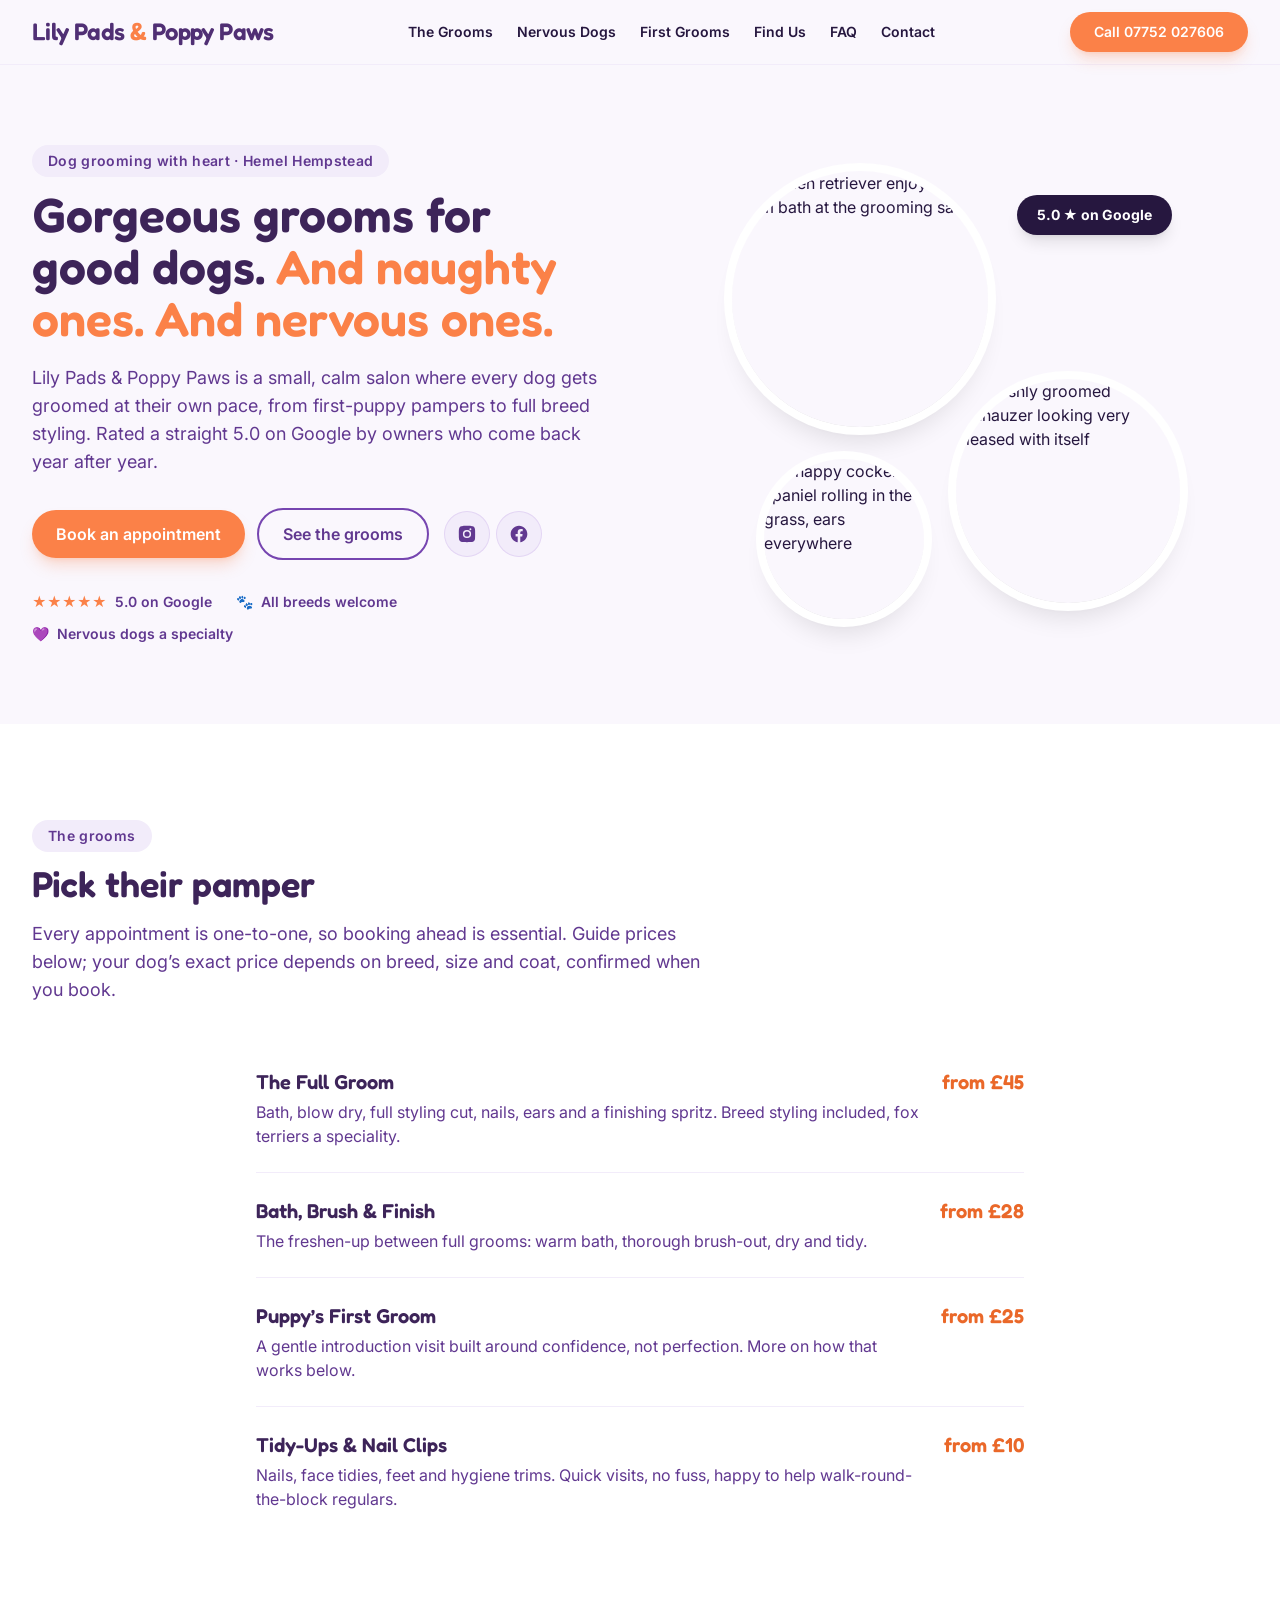
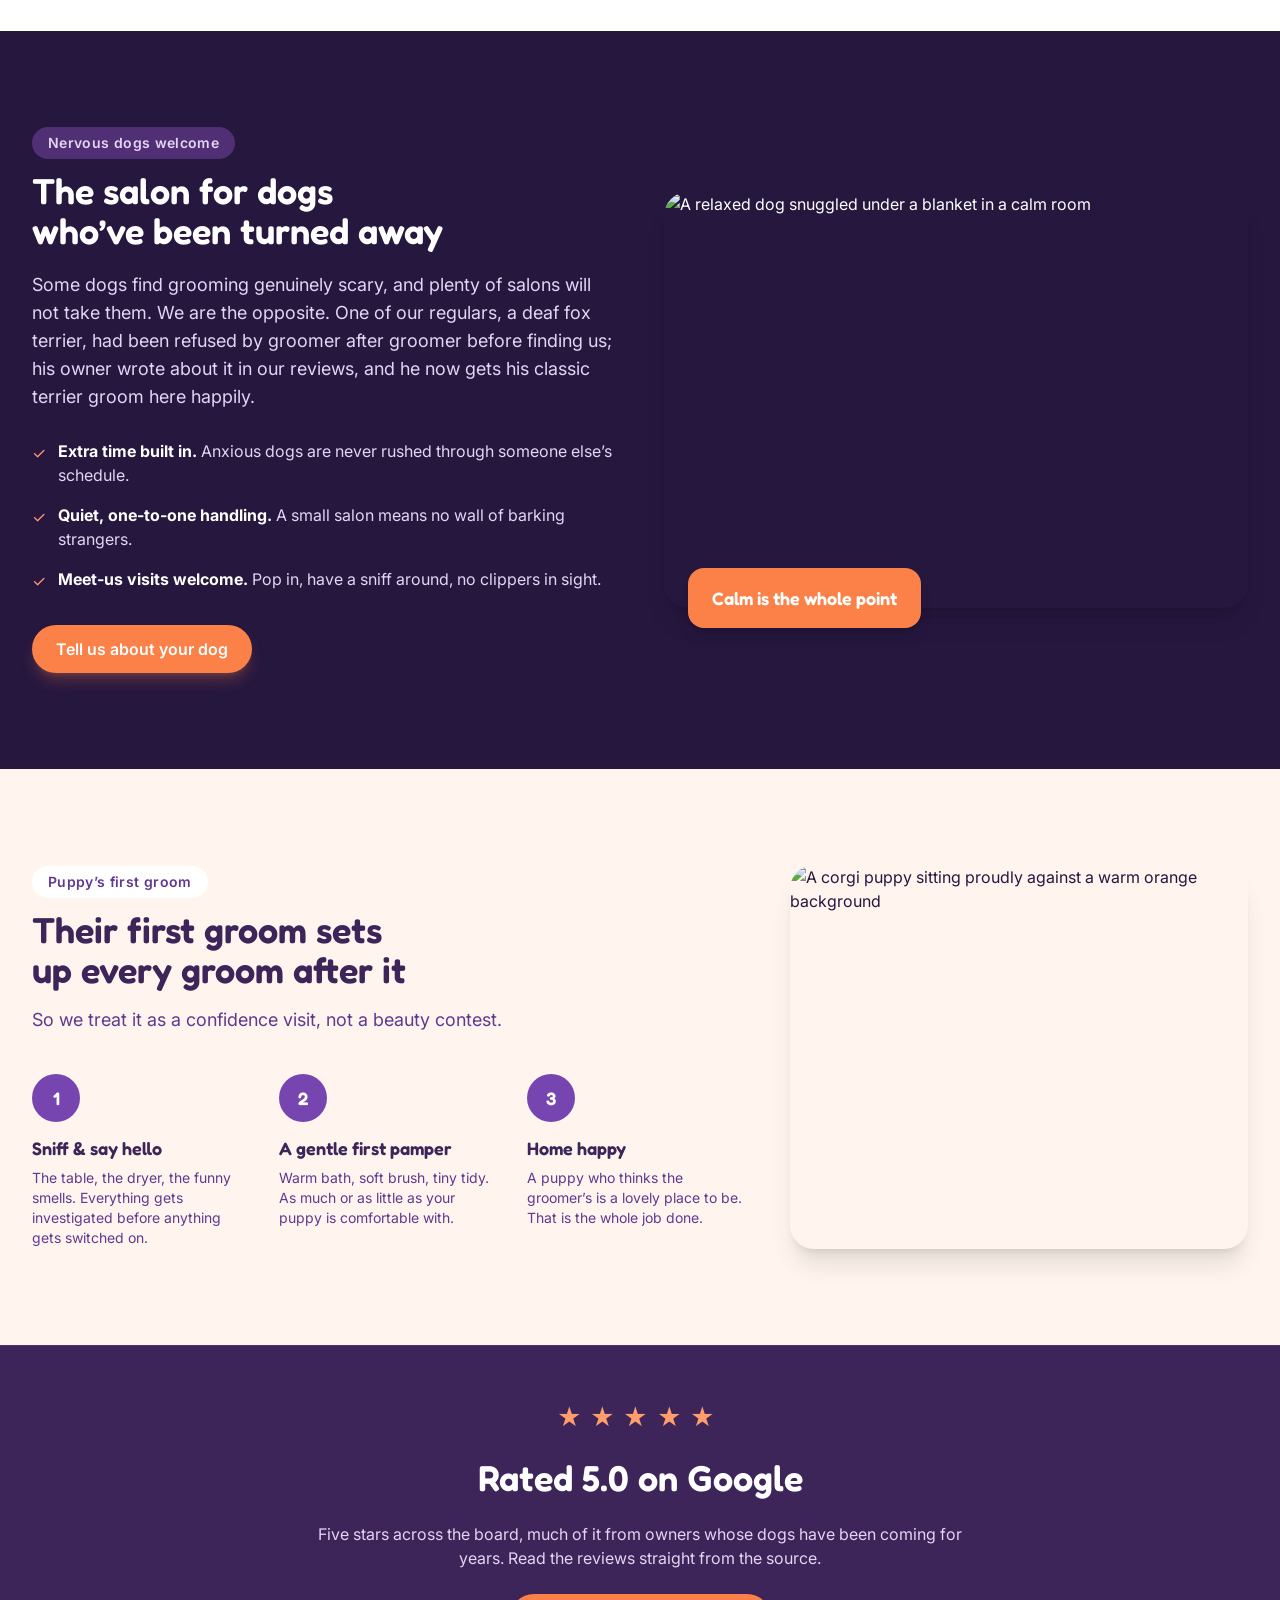
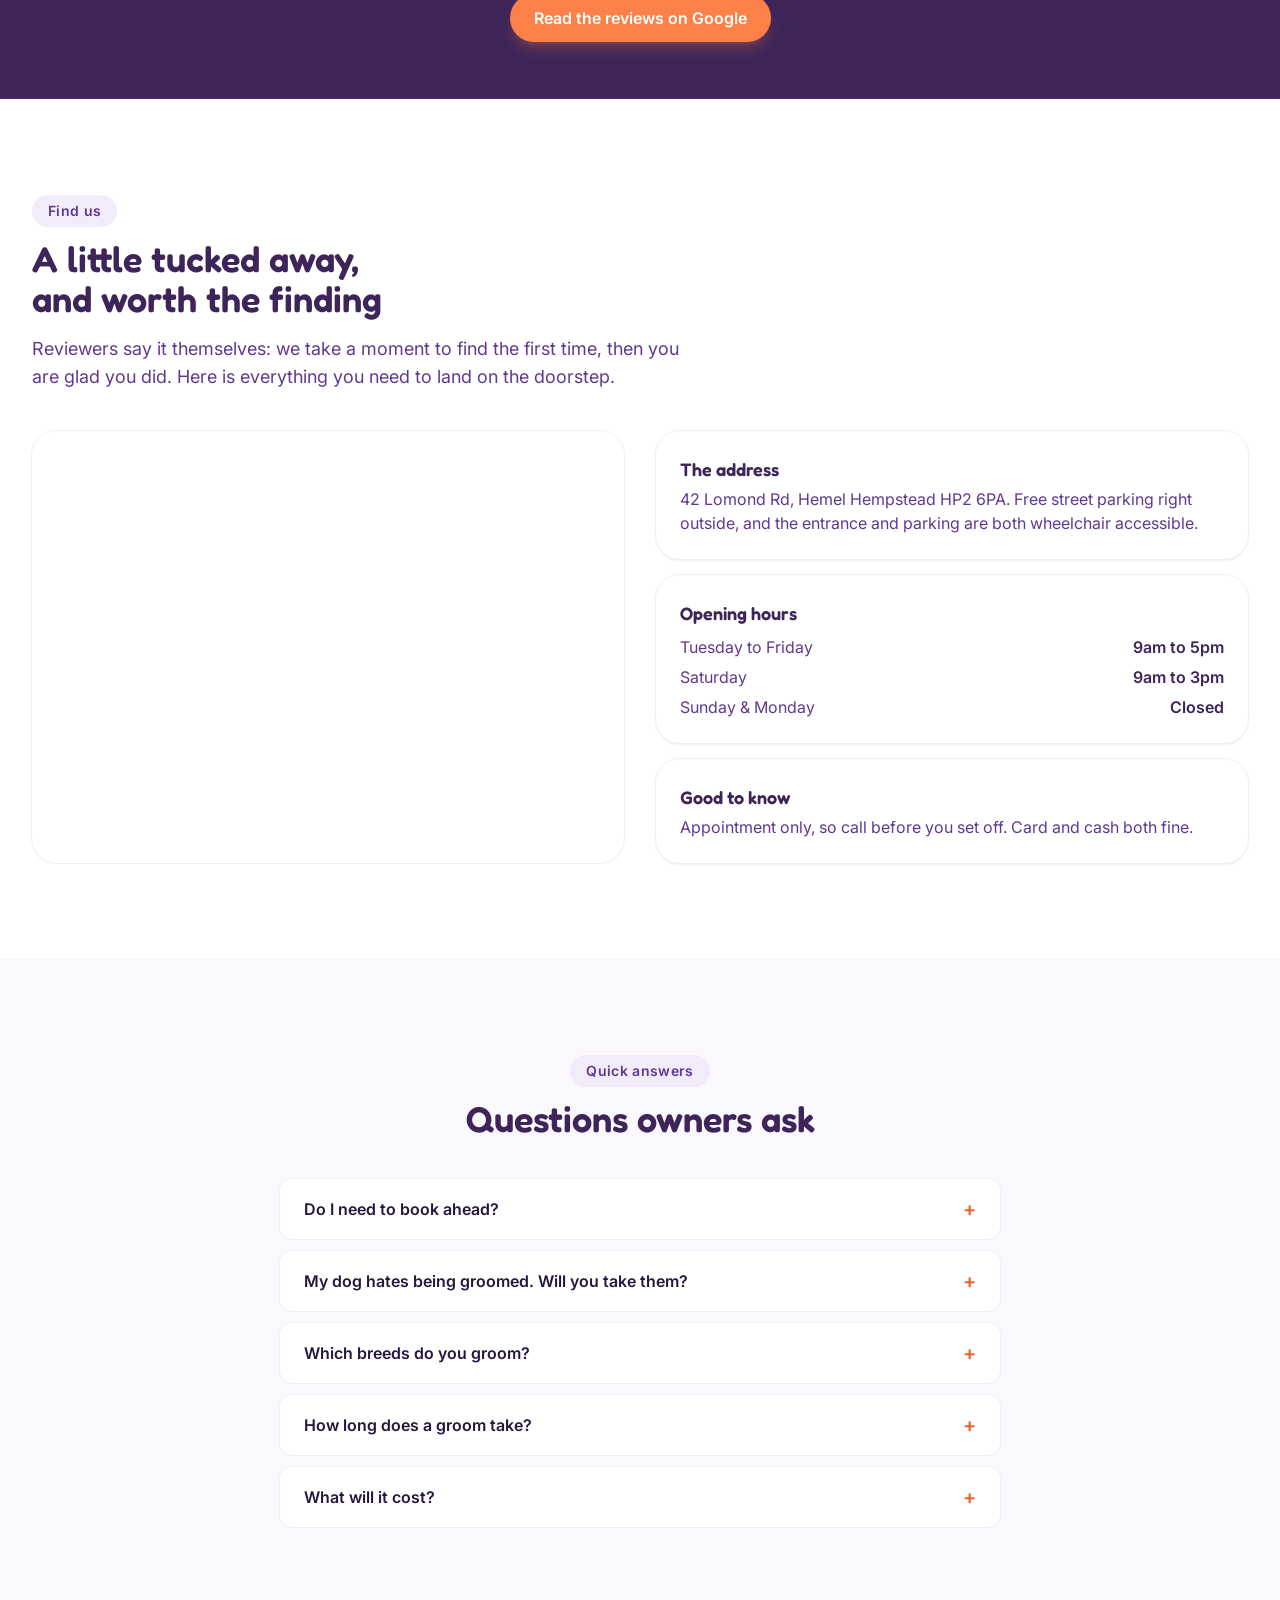
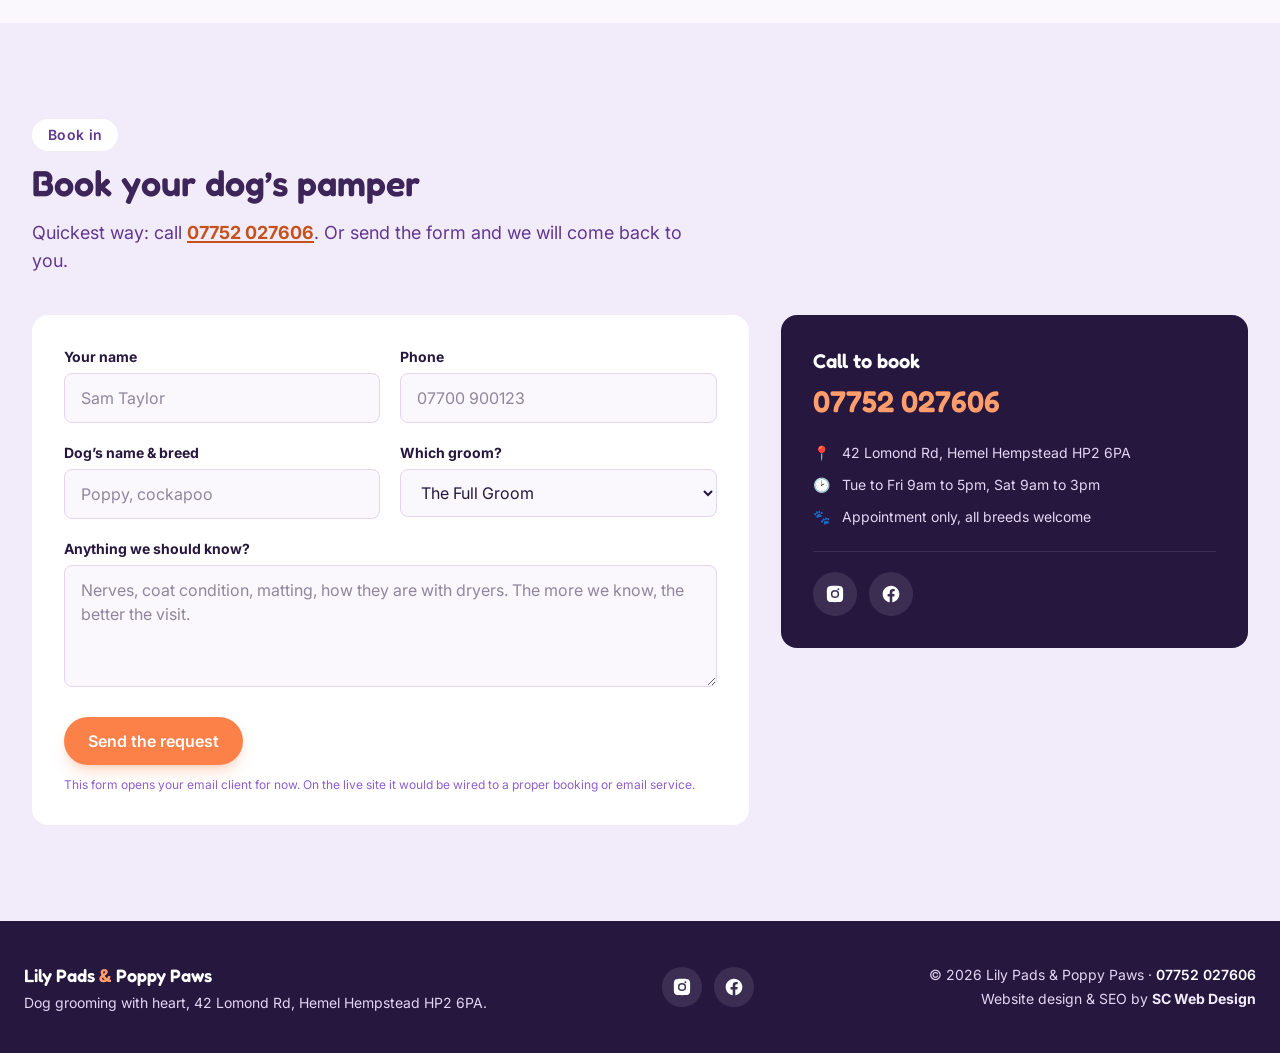
==== commit 7ab6d8bc: "Remove review counts from copy, add hero social buttons, fix Instagram glyph" ====
--- a/index.html
+++ b/index.html
@@ -4,14 +4,14 @@
 <meta charset="UTF-8">
 <meta name="viewport" content="width=device-width, initial-scale=1.0">
 <title>Lily Pads &amp; Poppy Paws | Dog Grooming with Heart in Hemel Hempstead</title>
-<meta name="description" content="Dog grooming with heart in Hemel Hempstead. Full grooms, puppy first grooms and gentle handling for nervous dogs, rated 5.0 from 53 Google reviews. Call 07752 027606 to book.">
+<meta name="description" content="Dog grooming with heart in Hemel Hempstead. Full grooms, puppy first grooms and gentle handling for nervous dogs, rated a straight 5.0 on Google. Call 07752 027606 to book.">
 <meta name="robots" content="index, follow">
 <link rel="canonical" href="https://www.lilypadspoppypaws.co.uk/">
 <meta name="theme-color" content="#26173f">
 
 <meta property="og:type" content="website">
 <meta property="og:title" content="Lily Pads &amp; Poppy Paws | Dog Grooming with Heart in Hemel Hempstead">
-<meta property="og:description" content="Full grooms, puppy first grooms and gentle handling for nervous dogs. 5.0 on Google from 53 reviews.">
+<meta property="og:description" content="Full grooms, puppy first grooms and gentle handling for nervous dogs. Rated 5.0 on Google.">
 <meta property="og:url" content="https://www.lilypadspoppypaws.co.uk/">
 <meta property="og:image" content="https://images.unsplash.com/photo-1516734212186-a967f81ad0d7?auto=format&fit=crop&w=1200&q=80">
 <meta property="og:locale" content="en_GB">
@@ -107,11 +107,19 @@
           Gorgeous grooms for good dogs. <span class="text-accent-500">And naughty ones. And nervous ones.</span>
         </h1>
         <p class="mt-5 max-w-xl text-lg text-brand-700">
-          Lily Pads &amp; Poppy Paws is a small, calm salon where every dog gets groomed at their own pace, from first-puppy pampers to full breed styling. Rated 5.0 by every single one of our 53 Google reviewers.
+          Lily Pads &amp; Poppy Paws is a small, calm salon where every dog gets groomed at their own pace, from first-puppy pampers to full breed styling. Rated a straight 5.0 on Google by owners who come back year after year.
         </p>
-        <div class="mt-8 flex flex-wrap gap-3">
+        <div class="mt-8 flex flex-wrap items-center gap-3">
           <a href="tel:07752027606" class="btn-primary">Book an appointment</a>
           <a href="#grooms" class="btn-secondary">See the grooms</a>
+          <span class="ml-1 inline-flex items-center gap-2">
+            <a href="https://www.instagram.com/lilypadspoppypaws/" target="_blank" rel="noopener" aria-label="Lily Pads and Poppy Paws on Instagram" class="flex h-11 w-11 items-center justify-center rounded-full bg-brand-100 text-brand-700 ring-1 ring-brand-200 transition hover:bg-accent-500 hover:text-white">
+              <svg class="h-5 w-5" fill="currentColor" viewBox="0 0 24 24" aria-hidden="true"><path fill-rule="evenodd" d="M12 2.2c3.2 0 3.6 0 4.8.07 1.2.05 1.8.24 2.2.4.56.22.96.48 1.38.9.42.42.68.82.9 1.38.16.4.35 1 .4 2.2.07 1.2.07 1.6.07 4.85s0 3.6-.07 4.85c-.05 1.2-.24 1.8-.4 2.2-.22.56-.48.96-.9 1.38-.42.42-.82.68-1.38.9-.4.16-1 .35-2.2.4-1.2.07-1.6.07-4.8.07s-3.6 0-4.8-.07c-1.2-.05-1.8-.24-2.2-.4a3.7 3.7 0 0 1-1.38-.9 3.7 3.7 0 0 1-.9-1.38c-.16-.4-.35-1-.4-2.2C2.2 15.6 2.2 15.2 2.2 12s0-3.6.07-4.85c.05-1.2.24-1.8.4-2.2.22-.56.48-.96.9-1.38.42-.42.82-.68 1.38-.9.4-.16 1-.35 2.2-.4C8.4 2.2 8.8 2.2 12 2.2Zm0 4.86a4.94 4.94 0 1 1 0 9.88 4.94 4.94 0 0 1 0-9.88Zm0 1.8a3.14 3.14 0 1 0 0 6.28 3.14 3.14 0 0 0 0-6.28Zm5.23-2.48a1.15 1.15 0 1 1-2.3 0 1.15 1.15 0 0 1 2.3 0Z"/></svg>
+            </a>
+            <a href="https://www.facebook.com/lilypadspoppypaws" target="_blank" rel="noopener" aria-label="Lily Pads and Poppy Paws on Facebook" class="flex h-11 w-11 items-center justify-center rounded-full bg-brand-100 text-brand-700 ring-1 ring-brand-200 transition hover:bg-accent-500 hover:text-white">
+              <svg class="h-5 w-5" fill="currentColor" viewBox="0 0 24 24" aria-hidden="true"><path d="M22 12.06C22 6.5 17.52 2 12 2S2 6.5 2 12.06c0 5.02 3.66 9.18 8.44 9.94v-7.03H7.9v-2.9h2.54V9.85c0-2.52 1.5-3.9 3.77-3.9 1.09 0 2.23.19 2.23.19v2.47h-1.26c-1.24 0-1.63.77-1.63 1.57v1.88h2.78l-.45 2.9h-2.33V22c4.78-.76 8.44-4.92 8.44-9.94Z"/></svg>
+            </a>
+          </span>
         </div>
         <div class="mt-8 flex flex-wrap items-center gap-x-6 gap-y-3 text-sm font-semibold text-brand-700">
           <span class="inline-flex items-center gap-2"><span class="text-accent-500" aria-hidden="true">&#9733;&#9733;&#9733;&#9733;&#9733;</span> 5.0 on Google</span>
@@ -235,8 +243,8 @@
   <section class="border-y border-brand-800 bg-brand-900 py-14 text-white">
     <div class="mx-auto flex max-w-5xl flex-col items-center gap-6 px-4 text-center sm:px-6">
       <span class="text-2xl tracking-[0.35em] text-accent-400" aria-hidden="true">&#9733;&#9733;&#9733;&#9733;&#9733;</span>
-      <h2 class="text-3xl font-semibold sm:text-4xl">5.0 from 53 Google reviews</h2>
-      <p class="max-w-2xl text-brand-200">Every single review, five stars, many from owners whose dogs have been coming for years. Read them straight from the source.</p>
+      <h2 class="text-3xl font-semibold sm:text-4xl">Rated 5.0 on Google</h2>
+      <p class="max-w-2xl text-brand-200">Five stars across the board, much of it from owners whose dogs have been coming for years. Read the reviews straight from the source.</p>
       <a href="https://www.google.com/maps/search/?api=1&query=Lily+Pads+%26+Poppy+Paws+42+Lomond+Rd+Hemel+Hempstead+HP2+6PA" target="_blank" rel="noopener" class="btn-primary">Read the reviews on Google</a>
     </div>
   </section>
@@ -374,7 +382,7 @@
             </ul>
             <div class="mt-6 flex gap-3 border-t border-white/10 pt-5">
               <a href="https://www.instagram.com/lilypadspoppypaws/" target="_blank" rel="noopener" aria-label="Lily Pads and Poppy Paws on Instagram" class="flex h-11 w-11 items-center justify-center rounded-full bg-white/10 text-white transition hover:bg-accent-500">
-                <svg class="h-5 w-5" fill="currentColor" viewBox="0 0 24 24" aria-hidden="true"><path d="M12 2.2c3.2 0 3.6 0 4.8.07 1.2.05 1.8.24 2.2.4.56.22.96.48 1.38.9.42.42.68.82.9 1.38.16.4.35 1 .4 2.2.07 1.2.07 1.6.07 4.85s0 3.6-.07 4.85c-.05 1.2-.24 1.8-.4 2.2-.22.56-.48.96-.9 1.38-.42.42-.82.68-1.38.9-.4.16-1 .35-2.2.4-1.2.07-1.6.07-4.8.07s-3.6 0-4.8-.07c-1.2-.05-1.8-.24-2.2-.4a3.7 3.7 0 0 1-1.38-.9 3.7 3.7 0 0 1-.9-1.38c-.16-.4-.35-1-.4-2.2C2.2 15.6 2.2 15.2 2.2 12s0-3.6.07-4.85c.05-1.2.24-1.8.4-2.2.22-.56.48-.96.9-1.38.42-.42.82-.68 1.38-.9.4-.16 1-.35 2.2-.4C8.4 2.2 8.8 2.2 12 2.2Zm0 4.86a4.94 4.94 0 1 1 0 9.88 4.94 4.94 0 0 1 0-9.88Zm0 1.8a3.14 3.14 0 1 0 0 6.28 3.14 3.14 0 0 0 0-6.28Zm5.23-2.48a1.15 1.15 0 1 1-2.3 0 1.15 1.15 0 0 1 2.3 0Z"/></svg>
+                <svg class="h-5 w-5" fill="currentColor" viewBox="0 0 24 24" aria-hidden="true"><path fill-rule="evenodd" d="M12 2.2c3.2 0 3.6 0 4.8.07 1.2.05 1.8.24 2.2.4.56.22.96.48 1.38.9.42.42.68.82.9 1.38.16.4.35 1 .4 2.2.07 1.2.07 1.6.07 4.85s0 3.6-.07 4.85c-.05 1.2-.24 1.8-.4 2.2-.22.56-.48.96-.9 1.38-.42.42-.82.68-1.38.9-.4.16-1 .35-2.2.4-1.2.07-1.6.07-4.8.07s-3.6 0-4.8-.07c-1.2-.05-1.8-.24-2.2-.4a3.7 3.7 0 0 1-1.38-.9 3.7 3.7 0 0 1-.9-1.38c-.16-.4-.35-1-.4-2.2C2.2 15.6 2.2 15.2 2.2 12s0-3.6.07-4.85c.05-1.2.24-1.8.4-2.2.22-.56.48-.96.9-1.38.42-.42.82-.68 1.38-.9.4-.16 1-.35 2.2-.4C8.4 2.2 8.8 2.2 12 2.2Zm0 4.86a4.94 4.94 0 1 1 0 9.88 4.94 4.94 0 0 1 0-9.88Zm0 1.8a3.14 3.14 0 1 0 0 6.28 3.14 3.14 0 0 0 0-6.28Zm5.23-2.48a1.15 1.15 0 1 1-2.3 0 1.15 1.15 0 0 1 2.3 0Z"/></svg>
               </a>
               <a href="https://www.facebook.com/lilypadspoppypaws" target="_blank" rel="noopener" aria-label="Lily Pads and Poppy Paws on Facebook" class="flex h-11 w-11 items-center justify-center rounded-full bg-white/10 text-white transition hover:bg-accent-500">
                 <svg class="h-5 w-5" fill="currentColor" viewBox="0 0 24 24" aria-hidden="true"><path d="M22 12.06C22 6.5 17.52 2 12 2S2 6.5 2 12.06c0 5.02 3.66 9.18 8.44 9.94v-7.03H7.9v-2.9h2.54V9.85c0-2.52 1.5-3.9 3.77-3.9 1.09 0 2.23.19 2.23.19v2.47h-1.26c-1.24 0-1.63.77-1.63 1.57v1.88h2.78l-.45 2.9h-2.33V22c4.78-.76 8.44-4.92 8.44-9.94Z"/></svg>
@@ -396,7 +404,7 @@
     </div>
     <div class="flex items-center gap-3">
       <a href="https://www.instagram.com/lilypadspoppypaws/" target="_blank" rel="noopener" aria-label="Instagram" class="flex h-10 w-10 items-center justify-center rounded-full bg-white/10 text-white transition hover:bg-accent-500">
-        <svg class="h-5 w-5" fill="currentColor" viewBox="0 0 24 24" aria-hidden="true"><path d="M12 2.2c3.2 0 3.6 0 4.8.07 1.2.05 1.8.24 2.2.4.56.22.96.48 1.38.9.42.42.68.82.9 1.38.16.4.35 1 .4 2.2.07 1.2.07 1.6.07 4.85s0 3.6-.07 4.85c-.05 1.2-.24 1.8-.4 2.2-.22.56-.48.96-.9 1.38-.42.42-.82.68-1.38.9-.4.16-1 .35-2.2.4-1.2.07-1.6.07-4.8.07s-3.6 0-4.8-.07c-1.2-.05-1.8-.24-2.2-.4a3.7 3.7 0 0 1-1.38-.9 3.7 3.7 0 0 1-.9-1.38c-.16-.4-.35-1-.4-2.2C2.2 15.6 2.2 15.2 2.2 12s0-3.6.07-4.85c.05-1.2.24-1.8.4-2.2.22-.56.48-.96.9-1.38.42-.42.82-.68 1.38-.9.4-.16 1-.35 2.2-.4C8.4 2.2 8.8 2.2 12 2.2Zm0 4.86a4.94 4.94 0 1 1 0 9.88 4.94 4.94 0 0 1 0-9.88Zm0 1.8a3.14 3.14 0 1 0 0 6.28 3.14 3.14 0 0 0 0-6.28Zm5.23-2.48a1.15 1.15 0 1 1-2.3 0 1.15 1.15 0 0 1 2.3 0Z"/></svg>
+        <svg class="h-5 w-5" fill="currentColor" viewBox="0 0 24 24" aria-hidden="true"><path fill-rule="evenodd" d="M12 2.2c3.2 0 3.6 0 4.8.07 1.2.05 1.8.24 2.2.4.56.22.96.48 1.38.9.42.42.68.82.9 1.38.16.4.35 1 .4 2.2.07 1.2.07 1.6.07 4.85s0 3.6-.07 4.85c-.05 1.2-.24 1.8-.4 2.2-.22.56-.48.96-.9 1.38-.42.42-.82.68-1.38.9-.4.16-1 .35-2.2.4-1.2.07-1.6.07-4.8.07s-3.6 0-4.8-.07c-1.2-.05-1.8-.24-2.2-.4a3.7 3.7 0 0 1-1.38-.9 3.7 3.7 0 0 1-.9-1.38c-.16-.4-.35-1-.4-2.2C2.2 15.6 2.2 15.2 2.2 12s0-3.6.07-4.85c.05-1.2.24-1.8.4-2.2.22-.56.48-.96.9-1.38.42-.42.82-.68 1.38-.9.4-.16 1-.35 2.2-.4C8.4 2.2 8.8 2.2 12 2.2Zm0 4.86a4.94 4.94 0 1 1 0 9.88 4.94 4.94 0 0 1 0-9.88Zm0 1.8a3.14 3.14 0 1 0 0 6.28 3.14 3.14 0 0 0 0-6.28Zm5.23-2.48a1.15 1.15 0 1 1-2.3 0 1.15 1.15 0 0 1 2.3 0Z"/></svg>
       </a>
       <a href="https://www.facebook.com/lilypadspoppypaws" target="_blank" rel="noopener" aria-label="Facebook" class="flex h-10 w-10 items-center justify-center rounded-full bg-white/10 text-white transition hover:bg-accent-500">
         <svg class="h-5 w-5" fill="currentColor" viewBox="0 0 24 24" aria-hidden="true"><path d="M22 12.06C22 6.5 17.52 2 12 2S2 6.5 2 12.06c0 5.02 3.66 9.18 8.44 9.94v-7.03H7.9v-2.9h2.54V9.85c0-2.52 1.5-3.9 3.77-3.9 1.09 0 2.23.19 2.23.19v2.47h-1.26c-1.24 0-1.63.77-1.63 1.57v1.88h2.78l-.45 2.9h-2.33V22c4.78-.76 8.44-4.92 8.44-9.94Z"/></svg>
--- a/css/style.css
+++ b/css/style.css
@@ -1,2 +1,2 @@
 /*! tailwindcss v4.3.3 | MIT License | https://tailwindcss.com */
-@layer properties{@supports (((-webkit-hyphens:none)) and (not (margin-trim:inline))) or ((-moz-orient:inline) and (not (color:rgb(from red r g b)))){*,:before,:after,::backdrop{--tw-translate-x:0;--tw-translate-y:0;--tw-translate-z:0;--tw-space-y-reverse:0;--tw-divide-y-reverse:0;--tw-border-style:solid;--tw-gradient-position:initial;--tw-gradient-from:#0000;--tw-gradient-via:#0000;--tw-gradient-to:#0000;--tw-gradient-stops:initial;--tw-gradient-via-stops:initial;--tw-gradient-from-position:0%;--tw-gradient-via-position:50%;--tw-gradient-to-position:100%;--tw-leading:initial;--tw-font-weight:initial;--tw-tracking:initial;--tw-shadow:0 0 #0000;--tw-shadow-color:initial;--tw-shadow-alpha:100%;--tw-inset-shadow:0 0 #0000;--tw-inset-shadow-color:initial;--tw-inset-shadow-alpha:100%;--tw-ring-color:initial;--tw-ring-shadow:0 0 #0000;--tw-inset-ring-color:initial;--tw-inset-ring-shadow:0 0 #0000;--tw-ring-inset:initial;--tw-ring-offset-width:0px;--tw-ring-offset-color:#fff;--tw-ring-offset-shadow:0 0 #0000;--tw-backdrop-blur:initial;--tw-backdrop-brightness:initial;--tw-backdrop-contrast:initial;--tw-backdrop-grayscale:initial;--tw-backdrop-hue-rotate:initial;--tw-backdrop-invert:initial;--tw-backdrop-opacity:initial;--tw-backdrop-saturate:initial;--tw-backdrop-sepia:initial;--tw-duration:initial;--tw-outline-style:solid}}}@layer theme{:root,:host{--font-sans:"Inter", ui-sans-serif, system-ui, -apple-system, sans-serif;--font-mono:ui-monospace, SFMono-Regular, Menlo, Monaco, Consolas, "Liberation Mono", "Courier New", monospace;--color-white:#fff;--spacing:.25rem;--container-md:28rem;--container-xl:36rem;--container-2xl:42rem;--container-3xl:48rem;--container-5xl:64rem;--container-7xl:80rem;--text-xs:.75rem;--text-xs--line-height:calc(1 / .75);--text-sm:.875rem;--text-sm--line-height:calc(1.25 / .875);--text-base:1rem;--text-base--line-height:calc(1.5 / 1);--text-lg:1.125rem;--text-lg--line-height:calc(1.75 / 1.125);--text-xl:1.25rem;--text-xl--line-height:calc(1.75 / 1.25);--text-2xl:1.5rem;--text-2xl--line-height:calc(2 / 1.5);--text-3xl:1.875rem;--text-3xl--line-height:calc(2.25 / 1.875);--text-4xl:2.25rem;--text-4xl--line-height:calc(2.5 / 2.25);--text-5xl:3rem;--text-5xl--line-height:1;--text-6xl:3.75rem;--text-6xl--line-height:1;--font-weight-medium:500;--font-weight-semibold:600;--font-weight-bold:700;--tracking-tight:-.025em;--tracking-wide:.025em;--leading-tight:1.25;--radius-lg:.5rem;--radius-xl:.75rem;--radius-2xl:1rem;--radius-3xl:1.5rem;--default-transition-duration:.15s;--default-transition-timing-function:cubic-bezier(.4, 0, .2, 1);--default-font-family:var(--font-sans);--default-mono-font-family:var(--font-mono);--font-display:"Fredoka", "Quicksand", ui-rounded, "Segoe UI", sans-serif;--color-brand-50:#faf7fd;--color-brand-100:#f2ecfa;--color-brand-200:#e3d5f4;--color-brand-300:#cbb0ea;--color-brand-500:#8f5fcb;--color-brand-600:#7645b0;--color-brand-700:#613890;--color-brand-800:#502f74;--color-brand-900:#3d2459;--color-brand-950:#26173f;--color-accent-50:#fff5ee;--color-accent-300:#ffc4a3;--color-accent-400:#ff9d6c;--color-accent-500:#fb8148;--color-accent-600:#ea6829;--color-accent-700:#c8501a;--color-cream-50:#fefcfb}}@layer base{*,:after,:before,::backdrop{box-sizing:border-box;border:0 solid;margin:0;padding:0}::file-selector-button{box-sizing:border-box;border:0 solid;margin:0;padding:0}html,:host{-webkit-text-size-adjust:100%;tab-size:4;line-height:1.5;font-family:var(--default-font-family,-apple-system, BlinkMacSystemFont, "Segoe UI", Roboto, "Helvetica Neue", "Noto Sans", Arial, sans-serif, "Apple Color Emoji", "Segoe UI Emoji", "Segoe UI Symbol", "Noto Color Emoji");font-feature-settings:var(--default-font-feature-settings,normal);font-variation-settings:var(--default-font-variation-settings,normal);-webkit-tap-highlight-color:transparent}hr{height:0;color:inherit;border-top-width:1px}abbr:where([title]){-webkit-text-decoration:underline dotted;text-decoration:underline dotted}h1,h2,h3,h4,h5,h6{font-size:inherit;font-weight:inherit}a{color:inherit;-webkit-text-decoration:inherit;-webkit-text-decoration:inherit;-webkit-text-decoration:inherit;text-decoration:inherit}b,strong{font-weight:bolder}code,kbd,samp,pre{font-family:var(--default-mono-font-family,ui-monospace, SFMono-Regular, Menlo, Monaco, Consolas, "Liberation Mono", "Courier New", monospace);font-feature-settings:var(--default-mono-font-feature-settings,normal);font-variation-settings:var(--default-mono-font-variation-settings,normal);font-size:1em}small{font-size:80%}sub,sup{vertical-align:baseline;font-size:75%;line-height:0;position:relative}sub{bottom:-.25em}sup{top:-.5em}table{text-indent:0;border-color:inherit;border-collapse:collapse}:-moz-focusring:where(:not(iframe)){outline:auto}progress{vertical-align:baseline}summary{display:list-item}ol,ul,menu{list-style:none}img,svg,video,canvas,audio,iframe,embed,object{vertical-align:middle;display:block}img,video{max-width:100%;height:auto}button,input,select,optgroup,textarea{font:inherit;font-feature-settings:inherit;font-variation-settings:inherit;letter-spacing:inherit;color:inherit;opacity:1;background-color:#0000;border-radius:0}::file-selector-button{font:inherit;font-feature-settings:inherit;font-variation-settings:inherit;letter-spacing:inherit;color:inherit;opacity:1;background-color:#0000;border-radius:0}:where(select:is([multiple],[size])) optgroup{font-weight:bolder}:where(select:is([multiple],[size])) optgroup option{padding-inline-start:20px}::file-selector-button{margin-inline-end:4px}::placeholder{opacity:1}@supports (not ((-webkit-appearance:-apple-pay-button))) or (contain-intrinsic-size:1px){::placeholder{color:currentColor}@supports (color:color-mix(in lab, red, red)){::placeholder{color:color-mix(in oklab, currentcolor 50%, transparent)}}}textarea{resize:vertical}::-webkit-search-decoration{-webkit-appearance:none}::-webkit-date-and-time-value{min-height:1lh;text-align:inherit}::-webkit-datetime-edit{display:inline-flex}::-webkit-datetime-edit-fields-wrapper{padding:0}::-webkit-datetime-edit{padding-block:0}::-webkit-datetime-edit-year-field{padding-block:0}::-webkit-datetime-edit-month-field{padding-block:0}::-webkit-datetime-edit-day-field{padding-block:0}::-webkit-datetime-edit-hour-field{padding-block:0}::-webkit-datetime-edit-minute-field{padding-block:0}::-webkit-datetime-edit-second-field{padding-block:0}::-webkit-datetime-edit-millisecond-field{padding-block:0}::-webkit-datetime-edit-meridiem-field{padding-block:0}::-webkit-calendar-picker-indicator{line-height:1}:-moz-ui-invalid{box-shadow:none}button,input:where([type=button],[type=reset],[type=submit]){appearance:button}::file-selector-button{appearance:button}::-webkit-inner-spin-button{height:auto}::-webkit-outer-spin-button{height:auto}[hidden]:where(:not([hidden=until-found])){display:none!important}html{scroll-behavior:smooth}body{font-family:var(--font-sans)}h1,h2,h3,h4,.font-display{font-family:var(--font-display)}h1,h2,h3{text-wrap:balance}}@layer components{.btn-primary{justify-content:center;align-items:center;gap:calc(var(--spacing) * 2);background-color:var(--color-accent-500);padding-inline:calc(var(--spacing) * 6);padding-block:calc(var(--spacing) * 3);--tw-font-weight:var(--font-weight-semibold);font-weight:var(--font-weight-semibold);color:var(--color-white);--tw-shadow:0 10px 15px -3px var(--tw-shadow-color,#0000001a), 0 4px 6px -4px var(--tw-shadow-color,#0000001a);box-shadow:var(--tw-inset-shadow), var(--tw-inset-ring-shadow), var(--tw-ring-offset-shadow), var(--tw-ring-shadow), var(--tw-shadow);--tw-shadow-color:#fb814840;border-radius:3.40282e38px;display:inline-flex}@supports (color:color-mix(in lab, red, red)){.btn-primary{--tw-shadow-color:color-mix(in oklab, color-mix(in oklab, var(--color-accent-500) 25%, transparent) var(--tw-shadow-alpha), transparent)}}.btn-primary{transition-property:color,background-color,border-color,outline-color,text-decoration-color,fill,stroke,--tw-gradient-from,--tw-gradient-via,--tw-gradient-to,opacity,box-shadow,transform,translate,scale,rotate,filter,-webkit-backdrop-filter,backdrop-filter,display,content-visibility,overlay,pointer-events;transition-timing-function:var(--tw-ease,var(--default-transition-timing-function));transition-duration:var(--tw-duration,var(--default-transition-duration))}@media (hover:hover){.btn-primary:hover{background-color:var(--color-accent-600);--tw-shadow:0 20px 25px -5px var(--tw-shadow-color,#0000001a), 0 8px 10px -6px var(--tw-shadow-color,#0000001a);box-shadow:var(--tw-inset-shadow), var(--tw-inset-ring-shadow), var(--tw-ring-offset-shadow), var(--tw-ring-shadow), var(--tw-shadow);--tw-shadow-color:#fb81484d}@supports (color:color-mix(in lab, red, red)){.btn-primary:hover{--tw-shadow-color:color-mix(in oklab, color-mix(in oklab, var(--color-accent-500) 30%, transparent) var(--tw-shadow-alpha), transparent)}}}.btn-primary:focus-visible{outline-style:var(--tw-outline-style);outline-width:1px;outline-style:var(--tw-outline-style);outline-offset:2px;outline-width:2px;outline-color:var(--color-accent-600)}.btn-primary:active{scale:.98}.btn-secondary{justify-content:center;align-items:center;gap:calc(var(--spacing) * 2);border-style:var(--tw-border-style);border-width:2px;border-color:var(--color-brand-600);padding-inline:calc(var(--spacing) * 6);padding-block:calc(var(--spacing) * 3);--tw-font-weight:var(--font-weight-semibold);font-weight:var(--font-weight-semibold);color:var(--color-brand-700);transition-property:color,background-color,border-color,outline-color,text-decoration-color,fill,stroke,--tw-gradient-from,--tw-gradient-via,--tw-gradient-to,opacity,box-shadow,transform,translate,scale,rotate,filter,-webkit-backdrop-filter,backdrop-filter,display,content-visibility,overlay,pointer-events;transition-timing-function:var(--tw-ease,var(--default-transition-timing-function));transition-duration:var(--tw-duration,var(--default-transition-duration));border-radius:3.40282e38px;display:inline-flex}@media (hover:hover){.btn-secondary:hover{background-color:var(--color-brand-600);color:var(--color-white)}}.btn-secondary:focus-visible{outline-style:var(--tw-outline-style);outline-width:1px;outline-style:var(--tw-outline-style);outline-offset:2px;outline-width:2px;outline-color:var(--color-brand-600)}.section-eyebrow{margin-bottom:calc(var(--spacing) * 3);align-items:center;gap:calc(var(--spacing) * 2);background-color:var(--color-brand-100);padding-inline:calc(var(--spacing) * 4);padding-block:calc(var(--spacing) * 1.5);font-size:var(--text-sm);line-height:var(--tw-leading,var(--text-sm--line-height));--tw-font-weight:var(--font-weight-semibold);font-weight:var(--font-weight-semibold);--tw-tracking:var(--tracking-wide);letter-spacing:var(--tracking-wide);color:var(--color-brand-700);border-radius:3.40282e38px;display:inline-flex}.card{border-radius:var(--radius-3xl);background-color:var(--color-white);padding:calc(var(--spacing) * 6);--tw-shadow:0 1px 3px 0 var(--tw-shadow-color,#0000001a), 0 1px 2px -1px var(--tw-shadow-color,#0000001a);--tw-ring-shadow:var(--tw-ring-inset,) 0 0 0 calc(1px + var(--tw-ring-offset-width)) var(--tw-ring-color,currentcolor);box-shadow:var(--tw-inset-shadow), var(--tw-inset-ring-shadow), var(--tw-ring-offset-shadow), var(--tw-ring-shadow), var(--tw-shadow);--tw-ring-color:var(--color-brand-100);transition-property:color,background-color,border-color,outline-color,text-decoration-color,fill,stroke,--tw-gradient-from,--tw-gradient-via,--tw-gradient-to,opacity,box-shadow,transform,translate,scale,rotate,filter,-webkit-backdrop-filter,backdrop-filter,display,content-visibility,overlay,pointer-events;transition-timing-function:var(--tw-ease,var(--default-transition-timing-function));transition-duration:var(--tw-duration,var(--default-transition-duration))}@media (hover:hover){.card:hover{--tw-shadow:0 20px 25px -5px var(--tw-shadow-color,#0000001a), 0 8px 10px -6px var(--tw-shadow-color,#0000001a);box-shadow:var(--tw-inset-shadow), var(--tw-inset-ring-shadow), var(--tw-ring-offset-shadow), var(--tw-ring-shadow), var(--tw-shadow);--tw-shadow-color:#e3d5f466}@supports (color:color-mix(in lab, red, red)){.card:hover{--tw-shadow-color:color-mix(in oklab, color-mix(in oklab, var(--color-brand-200) 40%, transparent) var(--tw-shadow-alpha), transparent)}}}}@layer utilities{.sr-only{clip-path:inset(50%);white-space:nowrap;border-width:0;width:1px;height:1px;margin:-1px;padding:0;position:absolute;overflow:hidden}.absolute{position:absolute}.fixed{position:fixed}.relative{position:relative}.sticky{position:sticky}.inset-0{inset:0}.inset-x-0{inset-inline:0}.top-0{top:0}.top-6{top:calc(var(--spacing) * 6)}.right-0{right:0}.right-2{right:calc(var(--spacing) * 2)}.-bottom-5{bottom:calc(var(--spacing) * -5)}.-bottom-6{bottom:calc(var(--spacing) * -6)}.bottom-0{bottom:0}.bottom-4{bottom:calc(var(--spacing) * 4)}.-left-6{left:calc(var(--spacing) * -6)}.left-0{left:0}.left-6{left:calc(var(--spacing) * 6)}.left-8{left:calc(var(--spacing) * 8)}.z-40{z-index:40}.z-50{z-index:50}.order-1{order:1}.order-2{order:2}.mx-3{margin-inline:calc(var(--spacing) * 3)}.mx-auto{margin-inline:auto}.mt-0\.5{margin-top:calc(var(--spacing) * .5)}.mt-1{margin-top:var(--spacing)}.mt-1\.5{margin-top:calc(var(--spacing) * 1.5)}.mt-2{margin-top:calc(var(--spacing) * 2)}.mt-3{margin-top:calc(var(--spacing) * 3)}.mt-4{margin-top:calc(var(--spacing) * 4)}.mt-5{margin-top:calc(var(--spacing) * 5)}.mt-6{margin-top:calc(var(--spacing) * 6)}.mt-7{margin-top:calc(var(--spacing) * 7)}.mt-8{margin-top:calc(var(--spacing) * 8)}.mt-10{margin-top:calc(var(--spacing) * 10)}.mt-12{margin-top:calc(var(--spacing) * 12)}.mt-14{margin-top:calc(var(--spacing) * 14)}.mb-1\.5{margin-bottom:calc(var(--spacing) * 1.5)}.mb-5{margin-bottom:calc(var(--spacing) * 5)}.mb-\[calc\(0\.75rem\+env\(safe-area-inset-bottom\)\)\]{margin-bottom:calc(.75rem + env(safe-area-inset-bottom))}.block{display:block}.flex{display:flex}.grid{display:grid}.hidden{display:none}.inline-flex{display:inline-flex}.h-5{height:calc(var(--spacing) * 5)}.h-6{height:calc(var(--spacing) * 6)}.h-7{height:calc(var(--spacing) * 7)}.h-10{height:calc(var(--spacing) * 10)}.h-11{height:calc(var(--spacing) * 11)}.h-12{height:calc(var(--spacing) * 12)}.h-16{height:calc(var(--spacing) * 16)}.h-36{height:calc(var(--spacing) * 36)}.h-40{height:calc(var(--spacing) * 40)}.h-48{height:calc(var(--spacing) * 48)}.h-52{height:calc(var(--spacing) * 52)}.h-56{height:calc(var(--spacing) * 56)}.h-80{height:calc(var(--spacing) * 80)}.h-\[24rem\]{height:24rem}.h-\[420px\]{height:420px}.h-\[520px\]{height:520px}.h-full{height:100%}.w-5{width:calc(var(--spacing) * 5)}.w-6{width:calc(var(--spacing) * 6)}.w-7{width:calc(var(--spacing) * 7)}.w-10{width:calc(var(--spacing) * 10)}.w-11{width:calc(var(--spacing) * 11)}.w-12{width:calc(var(--spacing) * 12)}.w-16{width:calc(var(--spacing) * 16)}.w-36{width:calc(var(--spacing) * 36)}.w-48{width:calc(var(--spacing) * 48)}.w-56{width:calc(var(--spacing) * 56)}.w-full{width:100%}.max-w-2xl{max-width:var(--container-2xl)}.max-w-3xl{max-width:var(--container-3xl)}.max-w-5xl{max-width:var(--container-5xl)}.max-w-7xl{max-width:var(--container-7xl)}.max-w-md{max-width:var(--container-md)}.max-w-xl{max-width:var(--container-xl)}.flex-1{flex:1}.shrink-0{flex-shrink:0}.translate-y-full{--tw-translate-y:100%;translate:var(--tw-translate-x) var(--tw-translate-y)}.rotate-45{rotate:45deg}.grid-cols-2{grid-template-columns:repeat(2,minmax(0,1fr))}.flex-col{flex-direction:column}.flex-wrap{flex-wrap:wrap}.items-baseline{align-items:baseline}.items-center{align-items:center}.items-start{align-items:flex-start}.justify-between{justify-content:space-between}.justify-center{justify-content:center}.gap-1{gap:var(--spacing)}.gap-2{gap:calc(var(--spacing) * 2)}.gap-3{gap:calc(var(--spacing) * 3)}.gap-4{gap:calc(var(--spacing) * 4)}.gap-5{gap:calc(var(--spacing) * 5)}.gap-6{gap:calc(var(--spacing) * 6)}.gap-8{gap:calc(var(--spacing) * 8)}.gap-10{gap:calc(var(--spacing) * 10)}.gap-12{gap:calc(var(--spacing) * 12)}:where(.space-y-1\.5>:not(:last-child)){--tw-space-y-reverse:0;margin-block-start:calc(calc(var(--spacing) * 1.5) * var(--tw-space-y-reverse));margin-block-end:calc(calc(var(--spacing) * 1.5) * calc(1 - var(--tw-space-y-reverse)))}:where(.space-y-2>:not(:last-child)){--tw-space-y-reverse:0;margin-block-start:calc(calc(var(--spacing) * 2) * var(--tw-space-y-reverse));margin-block-end:calc(calc(var(--spacing) * 2) * calc(1 - var(--tw-space-y-reverse)))}:where(.space-y-3>:not(:last-child)){--tw-space-y-reverse:0;margin-block-start:calc(calc(var(--spacing) * 3) * var(--tw-space-y-reverse));margin-block-end:calc(calc(var(--spacing) * 3) * calc(1 - var(--tw-space-y-reverse)))}:where(.space-y-4>:not(:last-child)){--tw-space-y-reverse:0;margin-block-start:calc(calc(var(--spacing) * 4) * var(--tw-space-y-reverse));margin-block-end:calc(calc(var(--spacing) * 4) * calc(1 - var(--tw-space-y-reverse)))}:where(.space-y-6>:not(:last-child)){--tw-space-y-reverse:0;margin-block-start:calc(calc(var(--spacing) * 6) * var(--tw-space-y-reverse));margin-block-end:calc(calc(var(--spacing) * 6) * calc(1 - var(--tw-space-y-reverse)))}.gap-x-6{column-gap:calc(var(--spacing) * 6)}.gap-y-3{row-gap:calc(var(--spacing) * 3)}:where(.divide-y>:not(:last-child)){--tw-divide-y-reverse:0;border-bottom-style:var(--tw-border-style);border-top-style:var(--tw-border-style);border-top-width:calc(1px * var(--tw-divide-y-reverse));border-bottom-width:calc(1px * calc(1 - var(--tw-divide-y-reverse)))}:where(.divide-brand-100>:not(:last-child)){border-color:var(--color-brand-100)}.overflow-hidden{overflow:hidden}.rounded-2xl{border-radius:var(--radius-2xl)}.rounded-3xl{border-radius:var(--radius-3xl)}.rounded-\[2\.5rem\]{border-radius:2.5rem}.rounded-full{border-radius:3.40282e38px}.rounded-lg{border-radius:var(--radius-lg)}.rounded-xl{border-radius:var(--radius-xl)}.border{border-style:var(--tw-border-style);border-width:1px}.border-0{border-style:var(--tw-border-style);border-width:0}.border-2{border-style:var(--tw-border-style);border-width:2px}.border-y{border-block-style:var(--tw-border-style);border-block-width:1px}.border-t{border-top-style:var(--tw-border-style);border-top-width:1px}.border-b{border-bottom-style:var(--tw-border-style);border-bottom-width:1px}.border-brand-100{border-color:var(--color-brand-100)}.border-brand-100\/80{border-color:#f2ecfacc}@supports (color:color-mix(in lab, red, red)){.border-brand-100\/80{border-color:color-mix(in oklab, var(--color-brand-100) 80%, transparent)}}.border-brand-200{border-color:var(--color-brand-200)}.border-brand-800{border-color:var(--color-brand-800)}.border-brand-950{border-color:var(--color-brand-950)}.border-white\/10{border-color:#ffffff1a}@supports (color:color-mix(in lab, red, red)){.border-white\/10{border-color:color-mix(in oklab, var(--color-white) 10%, transparent)}}.\!bg-brand-800{background-color:var(--color-brand-800)!important}.\!bg-white{background-color:var(--color-white)!important}.\!bg-white\/10{background-color:#ffffff1a!important}@supports (color:color-mix(in lab, red, red)){.\!bg-white\/10{background-color:color-mix(in oklab, var(--color-white) 10%, transparent)!important}}.bg-accent-50{background-color:var(--color-accent-50)}.bg-accent-500{background-color:var(--color-accent-500)}.bg-brand-50{background-color:var(--color-brand-50)}.bg-brand-50\/95{background-color:#faf7fdf2}@supports (color:color-mix(in lab, red, red)){.bg-brand-50\/95{background-color:color-mix(in oklab, var(--color-brand-50) 95%, transparent)}}.bg-brand-100{background-color:var(--color-brand-100)}.bg-brand-600{background-color:var(--color-brand-600)}.bg-brand-900{background-color:var(--color-brand-900)}.bg-brand-950{background-color:var(--color-brand-950)}.bg-cream-50{background-color:var(--color-cream-50)}.bg-cream-50\/90{background-color:#fefcfbe6}@supports (color:color-mix(in lab, red, red)){.bg-cream-50\/90{background-color:color-mix(in oklab, var(--color-cream-50) 90%, transparent)}}.bg-white{background-color:var(--color-white)}.bg-white\/10{background-color:#ffffff1a}@supports (color:color-mix(in lab, red, red)){.bg-white\/10{background-color:color-mix(in oklab, var(--color-white) 10%, transparent)}}.bg-white\/95{background-color:#fffffff2}@supports (color:color-mix(in lab, red, red)){.bg-white\/95{background-color:color-mix(in oklab, var(--color-white) 95%, transparent)}}.bg-gradient-to-br{--tw-gradient-position:to bottom right in oklab;background-image:linear-gradient(var(--tw-gradient-stops))}.from-brand-700{--tw-gradient-from:var(--color-brand-700);--tw-gradient-stops:var(--tw-gradient-via-stops,var(--tw-gradient-position), var(--tw-gradient-from) var(--tw-gradient-from-position), var(--tw-gradient-to) var(--tw-gradient-to-position))}.from-brand-800{--tw-gradient-from:var(--color-brand-800);--tw-gradient-stops:var(--tw-gradient-via-stops,var(--tw-gradient-position), var(--tw-gradient-from) var(--tw-gradient-from-position), var(--tw-gradient-to) var(--tw-gradient-to-position))}.via-brand-800{--tw-gradient-via:var(--color-brand-800);--tw-gradient-via-stops:var(--tw-gradient-position), var(--tw-gradient-from) var(--tw-gradient-from-position), var(--tw-gradient-via) var(--tw-gradient-via-position), var(--tw-gradient-to) var(--tw-gradient-to-position);--tw-gradient-stops:var(--tw-gradient-via-stops)}.to-brand-950{--tw-gradient-to:var(--color-brand-950);--tw-gradient-stops:var(--tw-gradient-via-stops,var(--tw-gradient-position), var(--tw-gradient-from) var(--tw-gradient-from-position), var(--tw-gradient-to) var(--tw-gradient-to-position))}.object-cover{object-fit:cover}.p-2{padding:calc(var(--spacing) * 2)}.p-3{padding:calc(var(--spacing) * 3)}.p-4{padding:calc(var(--spacing) * 4)}.p-6{padding:calc(var(--spacing) * 6)}.p-8{padding:calc(var(--spacing) * 8)}.\!px-5{padding-inline:calc(var(--spacing) * 5)!important}.px-3{padding-inline:calc(var(--spacing) * 3)}.px-4{padding-inline:calc(var(--spacing) * 4)}.px-5{padding-inline:calc(var(--spacing) * 5)}.px-6{padding-inline:calc(var(--spacing) * 6)}.\!py-2\.5{padding-block:calc(var(--spacing) * 2.5)!important}.\!py-3{padding-block:calc(var(--spacing) * 3)!important}.py-2{padding-block:calc(var(--spacing) * 2)}.py-2\.5{padding-block:calc(var(--spacing) * 2.5)}.py-3{padding-block:calc(var(--spacing) * 3)}.py-4{padding-block:calc(var(--spacing) * 4)}.py-5{padding-block:calc(var(--spacing) * 5)}.py-6{padding-block:calc(var(--spacing) * 6)}.py-8{padding-block:calc(var(--spacing) * 8)}.py-10{padding-block:calc(var(--spacing) * 10)}.py-12{padding-block:calc(var(--spacing) * 12)}.py-14{padding-block:calc(var(--spacing) * 14)}.py-16{padding-block:calc(var(--spacing) * 16)}.pt-5{padding-top:calc(var(--spacing) * 5)}.pt-6{padding-top:calc(var(--spacing) * 6)}.pt-12{padding-top:calc(var(--spacing) * 12)}.pb-5{padding-bottom:calc(var(--spacing) * 5)}.pb-28{padding-bottom:calc(var(--spacing) * 28)}.text-center{text-align:center}.text-left{text-align:left}.font-display{font-family:var(--font-display)}.text-2xl{font-size:var(--text-2xl);line-height:var(--tw-leading,var(--text-2xl--line-height))}.text-3xl{font-size:var(--text-3xl);line-height:var(--tw-leading,var(--text-3xl--line-height))}.text-4xl{font-size:var(--text-4xl);line-height:var(--tw-leading,var(--text-4xl--line-height))}.text-base{font-size:var(--text-base);line-height:var(--tw-leading,var(--text-base--line-height))}.text-lg{font-size:var(--text-lg);line-height:var(--tw-leading,var(--text-lg--line-height))}.text-sm{font-size:var(--text-sm);line-height:var(--tw-leading,var(--text-sm--line-height))}.text-xl{font-size:var(--text-xl);line-height:var(--tw-leading,var(--text-xl--line-height))}.text-xs{font-size:var(--text-xs);line-height:var(--tw-leading,var(--text-xs--line-height))}.leading-\[1\.08\]{--tw-leading:1.08;line-height:1.08}.leading-tight{--tw-leading:var(--leading-tight);line-height:var(--leading-tight)}.font-bold{--tw-font-weight:var(--font-weight-bold);font-weight:var(--font-weight-bold)}.font-medium{--tw-font-weight:var(--font-weight-medium);font-weight:var(--font-weight-medium)}.font-semibold{--tw-font-weight:var(--font-weight-semibold);font-weight:var(--font-weight-semibold)}.tracking-\[0\.35em\]{--tw-tracking:.35em;letter-spacing:.35em}.tracking-tight{--tw-tracking:var(--tracking-tight);letter-spacing:var(--tracking-tight)}.tracking-wide{--tw-tracking:var(--tracking-wide);letter-spacing:var(--tracking-wide)}.\!text-brand-200{color:var(--color-brand-200)!important}.\!text-white{color:var(--color-white)!important}.text-accent-400{color:var(--color-accent-400)}.text-accent-500{color:var(--color-accent-500)}.text-accent-600{color:var(--color-accent-600)}.text-accent-700{color:var(--color-accent-700)}.text-brand-100{color:var(--color-brand-100)}.text-brand-200{color:var(--color-brand-200)}.text-brand-300{color:var(--color-brand-300)}.text-brand-500{color:var(--color-brand-500)}.text-brand-600{color:var(--color-brand-600)}.text-brand-700{color:var(--color-brand-700)}.text-brand-800{color:var(--color-brand-800)}.text-brand-900{color:var(--color-brand-900)}.text-brand-950{color:var(--color-brand-950)}.text-white{color:var(--color-white)}.uppercase{text-transform:uppercase}.underline{text-decoration-line:underline}.decoration-2{text-decoration-thickness:2px}.underline-offset-2{text-underline-offset:2px}.antialiased{-webkit-font-smoothing:antialiased;-moz-osx-font-smoothing:grayscale}.opacity-25{opacity:.25}.mix-blend-overlay{mix-blend-mode:overlay}.shadow{--tw-shadow:0 1px 3px 0 var(--tw-shadow-color,#0000001a), 0 1px 2px -1px var(--tw-shadow-color,#0000001a);box-shadow:var(--tw-inset-shadow), var(--tw-inset-ring-shadow), var(--tw-ring-offset-shadow), var(--tw-ring-shadow), var(--tw-shadow)}.shadow-2xl{--tw-shadow:0 25px 50px -12px var(--tw-shadow-color,#00000040);box-shadow:var(--tw-inset-shadow), var(--tw-inset-ring-shadow), var(--tw-ring-offset-shadow), var(--tw-ring-shadow), var(--tw-shadow)}.shadow-lg{--tw-shadow:0 10px 15px -3px var(--tw-shadow-color,#0000001a), 0 4px 6px -4px var(--tw-shadow-color,#0000001a);box-shadow:var(--tw-inset-shadow), var(--tw-inset-ring-shadow), var(--tw-ring-offset-shadow), var(--tw-ring-shadow), var(--tw-shadow)}.shadow-md{--tw-shadow:0 4px 6px -1px var(--tw-shadow-color,#0000001a), 0 2px 4px -2px var(--tw-shadow-color,#0000001a);box-shadow:var(--tw-inset-shadow), var(--tw-inset-ring-shadow), var(--tw-ring-offset-shadow), var(--tw-ring-shadow), var(--tw-shadow)}.shadow-xl{--tw-shadow:0 20px 25px -5px var(--tw-shadow-color,#0000001a), 0 8px 10px -6px var(--tw-shadow-color,#0000001a);box-shadow:var(--tw-inset-shadow), var(--tw-inset-ring-shadow), var(--tw-ring-offset-shadow), var(--tw-ring-shadow), var(--tw-shadow)}.ring-1{--tw-ring-shadow:var(--tw-ring-inset,) 0 0 0 calc(1px + var(--tw-ring-offset-width)) var(--tw-ring-color,currentcolor);box-shadow:var(--tw-inset-shadow), var(--tw-inset-ring-shadow), var(--tw-ring-offset-shadow), var(--tw-ring-shadow), var(--tw-shadow)}.ring-2{--tw-ring-shadow:var(--tw-ring-inset,) 0 0 0 calc(2px + var(--tw-ring-offset-width)) var(--tw-ring-color,currentcolor);box-shadow:var(--tw-inset-shadow), var(--tw-inset-ring-shadow), var(--tw-ring-offset-shadow), var(--tw-ring-shadow), var(--tw-shadow)}.ring-4{--tw-ring-shadow:var(--tw-ring-inset,) 0 0 0 calc(4px + var(--tw-ring-offset-width)) var(--tw-ring-color,currentcolor);box-shadow:var(--tw-inset-shadow), var(--tw-inset-ring-shadow), var(--tw-ring-offset-shadow), var(--tw-ring-shadow), var(--tw-shadow)}.ring-8{--tw-ring-shadow:var(--tw-ring-inset,) 0 0 0 calc(8px + var(--tw-ring-offset-width)) var(--tw-ring-color,currentcolor);box-shadow:var(--tw-inset-shadow), var(--tw-inset-ring-shadow), var(--tw-ring-offset-shadow), var(--tw-ring-shadow), var(--tw-shadow)}.shadow-accent-500\/30{--tw-shadow-color:#fb81484d}@supports (color:color-mix(in lab, red, red)){.shadow-accent-500\/30{--tw-shadow-color:color-mix(in oklab, color-mix(in oklab, var(--color-accent-500) 30%, transparent) var(--tw-shadow-alpha), transparent)}}.shadow-brand-900\/25{--tw-shadow-color:#3d245940}@supports (color:color-mix(in lab, red, red)){.shadow-brand-900\/25{--tw-shadow-color:color-mix(in oklab, color-mix(in oklab, var(--color-brand-900) 25%, transparent) var(--tw-shadow-alpha), transparent)}}.ring-accent-500{--tw-ring-color:var(--color-accent-500)}.ring-brand-100{--tw-ring-color:var(--color-brand-100)}.ring-white{--tw-ring-color:var(--color-white)}.ring-white\/10{--tw-ring-color:#ffffff1a}@supports (color:color-mix(in lab, red, red)){.ring-white\/10{--tw-ring-color:color-mix(in oklab, var(--color-white) 10%, transparent)}}.backdrop-blur{--tw-backdrop-blur:blur(8px);-webkit-backdrop-filter:var(--tw-backdrop-blur,) var(--tw-backdrop-brightness,) var(--tw-backdrop-contrast,) var(--tw-backdrop-grayscale,) var(--tw-backdrop-hue-rotate,) var(--tw-backdrop-invert,) var(--tw-backdrop-opacity,) var(--tw-backdrop-saturate,) var(--tw-backdrop-sepia,);backdrop-filter:var(--tw-backdrop-blur,) var(--tw-backdrop-brightness,) var(--tw-backdrop-contrast,) var(--tw-backdrop-grayscale,) var(--tw-backdrop-hue-rotate,) var(--tw-backdrop-invert,) var(--tw-backdrop-opacity,) var(--tw-backdrop-saturate,) var(--tw-backdrop-sepia,)}.transition{transition-property:color,background-color,border-color,outline-color,text-decoration-color,fill,stroke,--tw-gradient-from,--tw-gradient-via,--tw-gradient-to,opacity,box-shadow,transform,translate,scale,rotate,filter,-webkit-backdrop-filter,backdrop-filter,display,content-visibility,overlay,pointer-events;transition-timing-function:var(--tw-ease,var(--default-transition-timing-function));transition-duration:var(--tw-duration,var(--default-transition-duration))}.transition-shadow{transition-property:box-shadow;transition-timing-function:var(--tw-ease,var(--default-transition-timing-function));transition-duration:var(--tw-duration,var(--default-transition-duration))}.transition-transform{transition-property:transform,translate,scale,rotate;transition-timing-function:var(--tw-ease,var(--default-transition-timing-function));transition-duration:var(--tw-duration,var(--default-transition-duration))}.duration-300{--tw-duration:.3s;transition-duration:.3s}.outline-none{--tw-outline-style:none;outline-style:none}@media (hover:hover){.hover\:scale-\[1\.02\]:hover{scale:1.02}.hover\:bg-accent-500:hover{background-color:var(--color-accent-500)}.hover\:bg-brand-100:hover{background-color:var(--color-brand-100)}.hover\:bg-brand-950:hover{background-color:var(--color-brand-950)}.hover\:text-accent-300:hover{color:var(--color-accent-300)}.hover\:text-accent-400:hover{color:var(--color-accent-400)}.hover\:text-accent-600:hover{color:var(--color-accent-600)}.hover\:text-white:hover{color:var(--color-white)}.hover\:opacity-90:hover{opacity:.9}}.focus\:not-sr-only:focus{clip-path:none;white-space:normal;width:auto;height:auto;margin:0;padding:0;position:static;overflow:visible}.focus\:absolute:focus{position:absolute}.focus\:z-50:focus{z-index:50}.focus\:m-3:focus{margin:calc(var(--spacing) * 3)}.focus\:rounded-lg:focus{border-radius:var(--radius-lg)}.focus\:border-brand-500:focus{border-color:var(--color-brand-500)}.focus\:bg-white:focus{background-color:var(--color-white)}.focus\:px-4:focus{padding-inline:calc(var(--spacing) * 4)}.focus\:py-2:focus{padding-block:calc(var(--spacing) * 2)}.focus\:text-brand-700:focus{color:var(--color-brand-700)}.focus\:shadow-lg:focus{--tw-shadow:0 10px 15px -3px var(--tw-shadow-color,#0000001a), 0 4px 6px -4px var(--tw-shadow-color,#0000001a);box-shadow:var(--tw-inset-shadow), var(--tw-inset-ring-shadow), var(--tw-ring-offset-shadow), var(--tw-ring-shadow), var(--tw-shadow)}.focus\:ring-2:focus{--tw-ring-shadow:var(--tw-ring-inset,) 0 0 0 calc(2px + var(--tw-ring-offset-width)) var(--tw-ring-color,currentcolor);box-shadow:var(--tw-inset-shadow), var(--tw-inset-ring-shadow), var(--tw-ring-offset-shadow), var(--tw-ring-shadow), var(--tw-shadow)}.focus\:ring-brand-200:focus{--tw-ring-color:var(--color-brand-200)}.focus\:outline-none:focus{--tw-outline-style:none;outline-style:none}.active\:scale-\[0\.98\]:active{scale:.98}@media (min-width:40rem){.sm\:col-span-2{grid-column:span 2/span 2}.sm\:h-40{height:calc(var(--spacing) * 40)}.sm\:h-56{height:calc(var(--spacing) * 56)}.sm\:h-64{height:calc(var(--spacing) * 64)}.sm\:h-\[28rem\]{height:28rem}.sm\:w-40{width:calc(var(--spacing) * 40)}.sm\:w-56{width:calc(var(--spacing) * 56)}.sm\:w-64{width:calc(var(--spacing) * 64)}.sm\:w-auto{width:auto}.sm\:grid-cols-2{grid-template-columns:repeat(2,minmax(0,1fr))}.sm\:grid-cols-3{grid-template-columns:repeat(3,minmax(0,1fr))}.sm\:grid-cols-4{grid-template-columns:repeat(4,minmax(0,1fr))}.sm\:flex-row{flex-direction:row}.sm\:flex-wrap{flex-wrap:wrap}.sm\:gap-4{gap:calc(var(--spacing) * 4)}.sm\:p-8{padding:calc(var(--spacing) * 8)}.sm\:px-6{padding-inline:calc(var(--spacing) * 6)}.sm\:py-16{padding-block:calc(var(--spacing) * 16)}.sm\:py-20{padding-block:calc(var(--spacing) * 20)}.sm\:py-24{padding-block:calc(var(--spacing) * 24)}.sm\:text-2xl{font-size:var(--text-2xl);line-height:var(--tw-leading,var(--text-2xl--line-height))}.sm\:text-4xl{font-size:var(--text-4xl);line-height:var(--tw-leading,var(--text-4xl--line-height))}.sm\:text-5xl{font-size:var(--text-5xl);line-height:var(--tw-leading,var(--text-5xl--line-height))}.sm\:text-xl{font-size:var(--text-xl);line-height:var(--tw-leading,var(--text-xl--line-height))}}@media (min-width:48rem){.md\:grid-cols-4{grid-template-columns:repeat(4,minmax(0,1fr))}}@media (min-width:64rem){.lg\:order-1{order:1}.lg\:order-2{order:2}.lg\:col-span-2{grid-column:span 2/span 2}.lg\:col-span-3{grid-column:span 3/span 3}.lg\:block{display:block}.lg\:flex{display:flex}.lg\:hidden{display:none}.lg\:h-96{height:calc(var(--spacing) * 96)}.lg\:h-\[26rem\]{height:26rem}.lg\:h-full{height:100%}.lg\:grid-cols-2{grid-template-columns:repeat(2,minmax(0,1fr))}.lg\:grid-cols-3{grid-template-columns:repeat(3,minmax(0,1fr))}.lg\:grid-cols-4{grid-template-columns:repeat(4,minmax(0,1fr))}.lg\:grid-cols-5{grid-template-columns:repeat(5,minmax(0,1fr))}.lg\:flex-row{flex-direction:row}.lg\:items-center{align-items:center}.lg\:items-end{align-items:flex-end}.lg\:justify-between{justify-content:space-between}.lg\:px-8{padding-inline:calc(var(--spacing) * 8)}.lg\:py-24{padding-block:calc(var(--spacing) * 24)}.lg\:pb-12{padding-bottom:calc(var(--spacing) * 12)}.lg\:text-left{text-align:left}.lg\:text-6xl{font-size:var(--text-6xl);line-height:var(--tw-leading,var(--text-6xl--line-height))}}}.faq-icon{transition:transform .25s}.js-reveal{opacity:0;transition:opacity .55s,transform .55s;transform:translateY(14px)}.js-reveal.in{opacity:1;transform:none}@media (prefers-reduced-motion:reduce){.js-reveal{opacity:1;transition:none;transform:none}}@property --tw-translate-x{syntax:"*";inherits:false;initial-value:0}@property --tw-translate-y{syntax:"*";inherits:false;initial-value:0}@property --tw-translate-z{syntax:"*";inherits:false;initial-value:0}@property --tw-space-y-reverse{syntax:"*";inherits:false;initial-value:0}@property --tw-divide-y-reverse{syntax:"*";inherits:false;initial-value:0}@property --tw-border-style{syntax:"*";inherits:false;initial-value:solid}@property --tw-gradient-position{syntax:"*";inherits:false}@property --tw-gradient-from{syntax:"<color>";inherits:false;initial-value:#0000}@property --tw-gradient-via{syntax:"<color>";inherits:false;initial-value:#0000}@property --tw-gradient-to{syntax:"<color>";inherits:false;initial-value:#0000}@property --tw-gradient-stops{syntax:"*";inherits:false}@property --tw-gradient-via-stops{syntax:"*";inherits:false}@property --tw-gradient-from-position{syntax:"<length-percentage>";inherits:false;initial-value:0%}@property --tw-gradient-via-position{syntax:"<length-percentage>";inherits:false;initial-value:50%}@property --tw-gradient-to-position{syntax:"<length-percentage>";inherits:false;initial-value:100%}@property --tw-leading{syntax:"*";inherits:false}@property --tw-font-weight{syntax:"*";inherits:false}@property --tw-tracking{syntax:"*";inherits:false}@property --tw-shadow{syntax:"*";inherits:false;initial-value:0 0 #0000}@property --tw-shadow-color{syntax:"*";inherits:false}@property --tw-shadow-alpha{syntax:"<percentage>";inherits:false;initial-value:100%}@property --tw-inset-shadow{syntax:"*";inherits:false;initial-value:0 0 #0000}@property --tw-inset-shadow-color{syntax:"*";inherits:false}@property --tw-inset-shadow-alpha{syntax:"<percentage>";inherits:false;initial-value:100%}@property --tw-ring-color{syntax:"*";inherits:false}@property --tw-ring-shadow{syntax:"*";inherits:false;initial-value:0 0 #0000}@property --tw-inset-ring-color{syntax:"*";inherits:false}@property --tw-inset-ring-shadow{syntax:"*";inherits:false;initial-value:0 0 #0000}@property --tw-ring-inset{syntax:"*";inherits:false}@property --tw-ring-offset-width{syntax:"<length>";inherits:false;initial-value:0}@property --tw-ring-offset-color{syntax:"*";inherits:false;initial-value:#fff}@property --tw-ring-offset-shadow{syntax:"*";inherits:false;initial-value:0 0 #0000}@property --tw-backdrop-blur{syntax:"*";inherits:false}@property --tw-backdrop-brightness{syntax:"*";inherits:false}@property --tw-backdrop-contrast{syntax:"*";inherits:false}@property --tw-backdrop-grayscale{syntax:"*";inherits:false}@property --tw-backdrop-hue-rotate{syntax:"*";inherits:false}@property --tw-backdrop-invert{syntax:"*";inherits:false}@property --tw-backdrop-opacity{syntax:"*";inherits:false}@property --tw-backdrop-saturate{syntax:"*";inherits:false}@property --tw-backdrop-sepia{syntax:"*";inherits:false}@property --tw-duration{syntax:"*";inherits:false}@property --tw-outline-style{syntax:"*";inherits:false;initial-value:solid}+@layer properties{@supports (((-webkit-hyphens:none)) and (not (margin-trim:inline))) or ((-moz-orient:inline) and (not (color:rgb(from red r g b)))){*,:before,:after,::backdrop{--tw-translate-x:0;--tw-translate-y:0;--tw-translate-z:0;--tw-space-y-reverse:0;--tw-divide-y-reverse:0;--tw-border-style:solid;--tw-leading:initial;--tw-font-weight:initial;--tw-tracking:initial;--tw-shadow:0 0 #0000;--tw-shadow-color:initial;--tw-shadow-alpha:100%;--tw-inset-shadow:0 0 #0000;--tw-inset-shadow-color:initial;--tw-inset-shadow-alpha:100%;--tw-ring-color:initial;--tw-ring-shadow:0 0 #0000;--tw-inset-ring-color:initial;--tw-inset-ring-shadow:0 0 #0000;--tw-ring-inset:initial;--tw-ring-offset-width:0px;--tw-ring-offset-color:#fff;--tw-ring-offset-shadow:0 0 #0000;--tw-backdrop-blur:initial;--tw-backdrop-brightness:initial;--tw-backdrop-contrast:initial;--tw-backdrop-grayscale:initial;--tw-backdrop-hue-rotate:initial;--tw-backdrop-invert:initial;--tw-backdrop-opacity:initial;--tw-backdrop-saturate:initial;--tw-backdrop-sepia:initial;--tw-duration:initial;--tw-outline-style:solid}}}@layer theme{:root,:host{--font-sans:"Inter", ui-sans-serif, system-ui, -apple-system, sans-serif;--font-mono:ui-monospace, SFMono-Regular, Menlo, Monaco, Consolas, "Liberation Mono", "Courier New", monospace;--color-white:#fff;--spacing:.25rem;--container-md:28rem;--container-xl:36rem;--container-2xl:42rem;--container-3xl:48rem;--container-5xl:64rem;--container-7xl:80rem;--text-xs:.75rem;--text-xs--line-height:calc(1 / .75);--text-sm:.875rem;--text-sm--line-height:calc(1.25 / .875);--text-base:1rem;--text-base--line-height:calc(1.5 / 1);--text-lg:1.125rem;--text-lg--line-height:calc(1.75 / 1.125);--text-xl:1.25rem;--text-xl--line-height:calc(1.75 / 1.25);--text-2xl:1.5rem;--text-2xl--line-height:calc(2 / 1.5);--text-3xl:1.875rem;--text-3xl--line-height:calc(2.25 / 1.875);--text-4xl:2.25rem;--text-4xl--line-height:calc(2.5 / 2.25);--text-5xl:3rem;--text-5xl--line-height:1;--text-6xl:3.75rem;--text-6xl--line-height:1;--font-weight-medium:500;--font-weight-semibold:600;--font-weight-bold:700;--tracking-tight:-.025em;--tracking-wide:.025em;--leading-tight:1.25;--radius-lg:.5rem;--radius-xl:.75rem;--radius-2xl:1rem;--radius-3xl:1.5rem;--default-transition-duration:.15s;--default-transition-timing-function:cubic-bezier(.4, 0, .2, 1);--default-font-family:var(--font-sans);--default-mono-font-family:var(--font-mono);--font-display:"Fredoka", "Quicksand", ui-rounded, "Segoe UI", sans-serif;--color-brand-50:#faf7fd;--color-brand-100:#f2ecfa;--color-brand-200:#e3d5f4;--color-brand-300:#cbb0ea;--color-brand-500:#8f5fcb;--color-brand-600:#7645b0;--color-brand-700:#613890;--color-brand-800:#502f74;--color-brand-900:#3d2459;--color-brand-950:#26173f;--color-accent-50:#fff5ee;--color-accent-300:#ffc4a3;--color-accent-400:#ff9d6c;--color-accent-500:#fb8148;--color-accent-600:#ea6829;--color-accent-700:#c8501a;--color-cream-50:#fefcfb}}@layer base{*,:after,:before,::backdrop{box-sizing:border-box;border:0 solid;margin:0;padding:0}::file-selector-button{box-sizing:border-box;border:0 solid;margin:0;padding:0}html,:host{-webkit-text-size-adjust:100%;tab-size:4;line-height:1.5;font-family:var(--default-font-family,-apple-system, BlinkMacSystemFont, "Segoe UI", Roboto, "Helvetica Neue", "Noto Sans", Arial, sans-serif, "Apple Color Emoji", "Segoe UI Emoji", "Segoe UI Symbol", "Noto Color Emoji");font-feature-settings:var(--default-font-feature-settings,normal);font-variation-settings:var(--default-font-variation-settings,normal);-webkit-tap-highlight-color:transparent}hr{height:0;color:inherit;border-top-width:1px}abbr:where([title]){-webkit-text-decoration:underline dotted;text-decoration:underline dotted}h1,h2,h3,h4,h5,h6{font-size:inherit;font-weight:inherit}a{color:inherit;-webkit-text-decoration:inherit;-webkit-text-decoration:inherit;-webkit-text-decoration:inherit;text-decoration:inherit}b,strong{font-weight:bolder}code,kbd,samp,pre{font-family:var(--default-mono-font-family,ui-monospace, SFMono-Regular, Menlo, Monaco, Consolas, "Liberation Mono", "Courier New", monospace);font-feature-settings:var(--default-mono-font-feature-settings,normal);font-variation-settings:var(--default-mono-font-variation-settings,normal);font-size:1em}small{font-size:80%}sub,sup{vertical-align:baseline;font-size:75%;line-height:0;position:relative}sub{bottom:-.25em}sup{top:-.5em}table{text-indent:0;border-color:inherit;border-collapse:collapse}:-moz-focusring:where(:not(iframe)){outline:auto}progress{vertical-align:baseline}summary{display:list-item}ol,ul,menu{list-style:none}img,svg,video,canvas,audio,iframe,embed,object{vertical-align:middle;display:block}img,video{max-width:100%;height:auto}button,input,select,optgroup,textarea{font:inherit;font-feature-settings:inherit;font-variation-settings:inherit;letter-spacing:inherit;color:inherit;opacity:1;background-color:#0000;border-radius:0}::file-selector-button{font:inherit;font-feature-settings:inherit;font-variation-settings:inherit;letter-spacing:inherit;color:inherit;opacity:1;background-color:#0000;border-radius:0}:where(select:is([multiple],[size])) optgroup{font-weight:bolder}:where(select:is([multiple],[size])) optgroup option{padding-inline-start:20px}::file-selector-button{margin-inline-end:4px}::placeholder{opacity:1}@supports (not ((-webkit-appearance:-apple-pay-button))) or (contain-intrinsic-size:1px){::placeholder{color:currentColor}@supports (color:color-mix(in lab, red, red)){::placeholder{color:color-mix(in oklab, currentcolor 50%, transparent)}}}textarea{resize:vertical}::-webkit-search-decoration{-webkit-appearance:none}::-webkit-date-and-time-value{min-height:1lh;text-align:inherit}::-webkit-datetime-edit{display:inline-flex}::-webkit-datetime-edit-fields-wrapper{padding:0}::-webkit-datetime-edit{padding-block:0}::-webkit-datetime-edit-year-field{padding-block:0}::-webkit-datetime-edit-month-field{padding-block:0}::-webkit-datetime-edit-day-field{padding-block:0}::-webkit-datetime-edit-hour-field{padding-block:0}::-webkit-datetime-edit-minute-field{padding-block:0}::-webkit-datetime-edit-second-field{padding-block:0}::-webkit-datetime-edit-millisecond-field{padding-block:0}::-webkit-datetime-edit-meridiem-field{padding-block:0}::-webkit-calendar-picker-indicator{line-height:1}:-moz-ui-invalid{box-shadow:none}button,input:where([type=button],[type=reset],[type=submit]){appearance:button}::file-selector-button{appearance:button}::-webkit-inner-spin-button{height:auto}::-webkit-outer-spin-button{height:auto}[hidden]:where(:not([hidden=until-found])){display:none!important}html{scroll-behavior:smooth}body{font-family:var(--font-sans)}h1,h2,h3,h4,.font-display{font-family:var(--font-display)}h1,h2,h3{text-wrap:balance}}@layer components{.btn-primary{justify-content:center;align-items:center;gap:calc(var(--spacing) * 2);background-color:var(--color-accent-500);padding-inline:calc(var(--spacing) * 6);padding-block:calc(var(--spacing) * 3);--tw-font-weight:var(--font-weight-semibold);font-weight:var(--font-weight-semibold);color:var(--color-white);--tw-shadow:0 10px 15px -3px var(--tw-shadow-color,#0000001a), 0 4px 6px -4px var(--tw-shadow-color,#0000001a);box-shadow:var(--tw-inset-shadow), var(--tw-inset-ring-shadow), var(--tw-ring-offset-shadow), var(--tw-ring-shadow), var(--tw-shadow);--tw-shadow-color:#fb814840;border-radius:3.40282e38px;display:inline-flex}@supports (color:color-mix(in lab, red, red)){.btn-primary{--tw-shadow-color:color-mix(in oklab, color-mix(in oklab, var(--color-accent-500) 25%, transparent) var(--tw-shadow-alpha), transparent)}}.btn-primary{transition-property:color,background-color,border-color,outline-color,text-decoration-color,fill,stroke,--tw-gradient-from,--tw-gradient-via,--tw-gradient-to,opacity,box-shadow,transform,translate,scale,rotate,filter,-webkit-backdrop-filter,backdrop-filter,display,content-visibility,overlay,pointer-events;transition-timing-function:var(--tw-ease,var(--default-transition-timing-function));transition-duration:var(--tw-duration,var(--default-transition-duration))}@media (hover:hover){.btn-primary:hover{background-color:var(--color-accent-600);--tw-shadow:0 20px 25px -5px var(--tw-shadow-color,#0000001a), 0 8px 10px -6px var(--tw-shadow-color,#0000001a);box-shadow:var(--tw-inset-shadow), var(--tw-inset-ring-shadow), var(--tw-ring-offset-shadow), var(--tw-ring-shadow), var(--tw-shadow);--tw-shadow-color:#fb81484d}@supports (color:color-mix(in lab, red, red)){.btn-primary:hover{--tw-shadow-color:color-mix(in oklab, color-mix(in oklab, var(--color-accent-500) 30%, transparent) var(--tw-shadow-alpha), transparent)}}}.btn-primary:focus-visible{outline-style:var(--tw-outline-style);outline-width:1px;outline-style:var(--tw-outline-style);outline-offset:2px;outline-width:2px;outline-color:var(--color-accent-600)}.btn-primary:active{scale:.98}.btn-secondary{justify-content:center;align-items:center;gap:calc(var(--spacing) * 2);border-style:var(--tw-border-style);border-width:2px;border-color:var(--color-brand-600);padding-inline:calc(var(--spacing) * 6);padding-block:calc(var(--spacing) * 3);--tw-font-weight:var(--font-weight-semibold);font-weight:var(--font-weight-semibold);color:var(--color-brand-700);transition-property:color,background-color,border-color,outline-color,text-decoration-color,fill,stroke,--tw-gradient-from,--tw-gradient-via,--tw-gradient-to,opacity,box-shadow,transform,translate,scale,rotate,filter,-webkit-backdrop-filter,backdrop-filter,display,content-visibility,overlay,pointer-events;transition-timing-function:var(--tw-ease,var(--default-transition-timing-function));transition-duration:var(--tw-duration,var(--default-transition-duration));border-radius:3.40282e38px;display:inline-flex}@media (hover:hover){.btn-secondary:hover{background-color:var(--color-brand-600);color:var(--color-white)}}.btn-secondary:focus-visible{outline-style:var(--tw-outline-style);outline-width:1px;outline-style:var(--tw-outline-style);outline-offset:2px;outline-width:2px;outline-color:var(--color-brand-600)}.section-eyebrow{margin-bottom:calc(var(--spacing) * 3);align-items:center;gap:calc(var(--spacing) * 2);background-color:var(--color-brand-100);padding-inline:calc(var(--spacing) * 4);padding-block:calc(var(--spacing) * 1.5);font-size:var(--text-sm);line-height:var(--tw-leading,var(--text-sm--line-height));--tw-font-weight:var(--font-weight-semibold);font-weight:var(--font-weight-semibold);--tw-tracking:var(--tracking-wide);letter-spacing:var(--tracking-wide);color:var(--color-brand-700);border-radius:3.40282e38px;display:inline-flex}.card{border-radius:var(--radius-3xl);background-color:var(--color-white);padding:calc(var(--spacing) * 6);--tw-shadow:0 1px 3px 0 var(--tw-shadow-color,#0000001a), 0 1px 2px -1px var(--tw-shadow-color,#0000001a);--tw-ring-shadow:var(--tw-ring-inset,) 0 0 0 calc(1px + var(--tw-ring-offset-width)) var(--tw-ring-color,currentcolor);box-shadow:var(--tw-inset-shadow), var(--tw-inset-ring-shadow), var(--tw-ring-offset-shadow), var(--tw-ring-shadow), var(--tw-shadow);--tw-ring-color:var(--color-brand-100);transition-property:color,background-color,border-color,outline-color,text-decoration-color,fill,stroke,--tw-gradient-from,--tw-gradient-via,--tw-gradient-to,opacity,box-shadow,transform,translate,scale,rotate,filter,-webkit-backdrop-filter,backdrop-filter,display,content-visibility,overlay,pointer-events;transition-timing-function:var(--tw-ease,var(--default-transition-timing-function));transition-duration:var(--tw-duration,var(--default-transition-duration))}@media (hover:hover){.card:hover{--tw-shadow:0 20px 25px -5px var(--tw-shadow-color,#0000001a), 0 8px 10px -6px var(--tw-shadow-color,#0000001a);box-shadow:var(--tw-inset-shadow), var(--tw-inset-ring-shadow), var(--tw-ring-offset-shadow), var(--tw-ring-shadow), var(--tw-shadow);--tw-shadow-color:#e3d5f466}@supports (color:color-mix(in lab, red, red)){.card:hover{--tw-shadow-color:color-mix(in oklab, color-mix(in oklab, var(--color-brand-200) 40%, transparent) var(--tw-shadow-alpha), transparent)}}}}@layer utilities{.sr-only{clip-path:inset(50%);white-space:nowrap;border-width:0;width:1px;height:1px;margin:-1px;padding:0;position:absolute;overflow:hidden}.absolute{position:absolute}.fixed{position:fixed}.relative{position:relative}.sticky{position:sticky}.inset-x-0{inset-inline:0}.top-0{top:0}.top-6{top:calc(var(--spacing) * 6)}.right-0{right:0}.right-2{right:calc(var(--spacing) * 2)}.-bottom-5{bottom:calc(var(--spacing) * -5)}.bottom-0{bottom:0}.bottom-4{bottom:calc(var(--spacing) * 4)}.left-0{left:0}.left-6{left:calc(var(--spacing) * 6)}.left-8{left:calc(var(--spacing) * 8)}.z-40{z-index:40}.z-50{z-index:50}.mx-auto{margin-inline:auto}.mt-0\.5{margin-top:calc(var(--spacing) * .5)}.mt-1{margin-top:var(--spacing)}.mt-1\.5{margin-top:calc(var(--spacing) * 1.5)}.mt-2{margin-top:calc(var(--spacing) * 2)}.mt-3{margin-top:calc(var(--spacing) * 3)}.mt-4{margin-top:calc(var(--spacing) * 4)}.mt-5{margin-top:calc(var(--spacing) * 5)}.mt-6{margin-top:calc(var(--spacing) * 6)}.mt-7{margin-top:calc(var(--spacing) * 7)}.mt-8{margin-top:calc(var(--spacing) * 8)}.mt-10{margin-top:calc(var(--spacing) * 10)}.mb-1\.5{margin-bottom:calc(var(--spacing) * 1.5)}.ml-1{margin-left:var(--spacing)}.block{display:block}.flex{display:flex}.grid{display:grid}.hidden{display:none}.inline-flex{display:inline-flex}.h-5{height:calc(var(--spacing) * 5)}.h-6{height:calc(var(--spacing) * 6)}.h-10{height:calc(var(--spacing) * 10)}.h-11{height:calc(var(--spacing) * 11)}.h-12{height:calc(var(--spacing) * 12)}.h-36{height:calc(var(--spacing) * 36)}.h-48{height:calc(var(--spacing) * 48)}.h-56{height:calc(var(--spacing) * 56)}.h-80{height:calc(var(--spacing) * 80)}.h-\[24rem\]{height:24rem}.w-5{width:calc(var(--spacing) * 5)}.w-6{width:calc(var(--spacing) * 6)}.w-10{width:calc(var(--spacing) * 10)}.w-11{width:calc(var(--spacing) * 11)}.w-12{width:calc(var(--spacing) * 12)}.w-36{width:calc(var(--spacing) * 36)}.w-48{width:calc(var(--spacing) * 48)}.w-56{width:calc(var(--spacing) * 56)}.w-full{width:100%}.max-w-2xl{max-width:var(--container-2xl)}.max-w-3xl{max-width:var(--container-3xl)}.max-w-5xl{max-width:var(--container-5xl)}.max-w-7xl{max-width:var(--container-7xl)}.max-w-md{max-width:var(--container-md)}.max-w-xl{max-width:var(--container-xl)}.shrink-0{flex-shrink:0}.translate-y-full{--tw-translate-y:100%;translate:var(--tw-translate-x) var(--tw-translate-y)}.rotate-45{rotate:45deg}.grid-cols-2{grid-template-columns:repeat(2,minmax(0,1fr))}.flex-col{flex-direction:column}.flex-wrap{flex-wrap:wrap}.items-baseline{align-items:baseline}.items-center{align-items:center}.justify-between{justify-content:space-between}.justify-center{justify-content:center}.gap-1{gap:var(--spacing)}.gap-2{gap:calc(var(--spacing) * 2)}.gap-3{gap:calc(var(--spacing) * 3)}.gap-4{gap:calc(var(--spacing) * 4)}.gap-5{gap:calc(var(--spacing) * 5)}.gap-6{gap:calc(var(--spacing) * 6)}.gap-8{gap:calc(var(--spacing) * 8)}.gap-12{gap:calc(var(--spacing) * 12)}:where(.space-y-1\.5>:not(:last-child)){--tw-space-y-reverse:0;margin-block-start:calc(calc(var(--spacing) * 1.5) * var(--tw-space-y-reverse));margin-block-end:calc(calc(var(--spacing) * 1.5) * calc(1 - var(--tw-space-y-reverse)))}:where(.space-y-3>:not(:last-child)){--tw-space-y-reverse:0;margin-block-start:calc(calc(var(--spacing) * 3) * var(--tw-space-y-reverse));margin-block-end:calc(calc(var(--spacing) * 3) * calc(1 - var(--tw-space-y-reverse)))}:where(.space-y-4>:not(:last-child)){--tw-space-y-reverse:0;margin-block-start:calc(calc(var(--spacing) * 4) * var(--tw-space-y-reverse));margin-block-end:calc(calc(var(--spacing) * 4) * calc(1 - var(--tw-space-y-reverse)))}.gap-x-6{column-gap:calc(var(--spacing) * 6)}.gap-y-3{row-gap:calc(var(--spacing) * 3)}:where(.divide-y>:not(:last-child)){--tw-divide-y-reverse:0;border-bottom-style:var(--tw-border-style);border-top-style:var(--tw-border-style);border-top-width:calc(1px * var(--tw-divide-y-reverse));border-bottom-width:calc(1px * calc(1 - var(--tw-divide-y-reverse)))}:where(.divide-brand-100>:not(:last-child)){border-color:var(--color-brand-100)}.overflow-hidden{overflow:hidden}.rounded-2xl{border-radius:var(--radius-2xl)}.rounded-3xl{border-radius:var(--radius-3xl)}.rounded-full{border-radius:3.40282e38px}.rounded-lg{border-radius:var(--radius-lg)}.rounded-xl{border-radius:var(--radius-xl)}.border{border-style:var(--tw-border-style);border-width:1px}.border-0{border-style:var(--tw-border-style);border-width:0}.border-2{border-style:var(--tw-border-style);border-width:2px}.border-y{border-block-style:var(--tw-border-style);border-block-width:1px}.border-t{border-top-style:var(--tw-border-style);border-top-width:1px}.border-b{border-bottom-style:var(--tw-border-style);border-bottom-width:1px}.border-brand-100{border-color:var(--color-brand-100)}.border-brand-200{border-color:var(--color-brand-200)}.border-brand-800{border-color:var(--color-brand-800)}.border-brand-950{border-color:var(--color-brand-950)}.border-white\/10{border-color:#ffffff1a}@supports (color:color-mix(in lab, red, red)){.border-white\/10{border-color:color-mix(in oklab, var(--color-white) 10%, transparent)}}.\!bg-brand-800{background-color:var(--color-brand-800)!important}.\!bg-white{background-color:var(--color-white)!important}.bg-accent-50{background-color:var(--color-accent-50)}.bg-accent-500{background-color:var(--color-accent-500)}.bg-brand-50{background-color:var(--color-brand-50)}.bg-brand-50\/95{background-color:#faf7fdf2}@supports (color:color-mix(in lab, red, red)){.bg-brand-50\/95{background-color:color-mix(in oklab, var(--color-brand-50) 95%, transparent)}}.bg-brand-100{background-color:var(--color-brand-100)}.bg-brand-600{background-color:var(--color-brand-600)}.bg-brand-900{background-color:var(--color-brand-900)}.bg-brand-950{background-color:var(--color-brand-950)}.bg-white{background-color:var(--color-white)}.bg-white\/10{background-color:#ffffff1a}@supports (color:color-mix(in lab, red, red)){.bg-white\/10{background-color:color-mix(in oklab, var(--color-white) 10%, transparent)}}.bg-white\/95{background-color:#fffffff2}@supports (color:color-mix(in lab, red, red)){.bg-white\/95{background-color:color-mix(in oklab, var(--color-white) 95%, transparent)}}.object-cover{object-fit:cover}.p-2{padding:calc(var(--spacing) * 2)}.p-3{padding:calc(var(--spacing) * 3)}.p-6{padding:calc(var(--spacing) * 6)}.p-8{padding:calc(var(--spacing) * 8)}.px-3{padding-inline:calc(var(--spacing) * 3)}.px-4{padding-inline:calc(var(--spacing) * 4)}.px-5{padding-inline:calc(var(--spacing) * 5)}.px-6{padding-inline:calc(var(--spacing) * 6)}.\!py-2\.5{padding-block:calc(var(--spacing) * 2.5)!important}.\!py-3{padding-block:calc(var(--spacing) * 3)!important}.py-2\.5{padding-block:calc(var(--spacing) * 2.5)}.py-3{padding-block:calc(var(--spacing) * 3)}.py-4{padding-block:calc(var(--spacing) * 4)}.py-6{padding-block:calc(var(--spacing) * 6)}.py-10{padding-block:calc(var(--spacing) * 10)}.py-14{padding-block:calc(var(--spacing) * 14)}.py-16{padding-block:calc(var(--spacing) * 16)}.pt-5{padding-top:calc(var(--spacing) * 5)}.pb-5{padding-bottom:calc(var(--spacing) * 5)}.text-center{text-align:center}.text-left{text-align:left}.font-display{font-family:var(--font-display)}.text-2xl{font-size:var(--text-2xl);line-height:var(--tw-leading,var(--text-2xl--line-height))}.text-3xl{font-size:var(--text-3xl);line-height:var(--tw-leading,var(--text-3xl--line-height))}.text-4xl{font-size:var(--text-4xl);line-height:var(--tw-leading,var(--text-4xl--line-height))}.text-base{font-size:var(--text-base);line-height:var(--tw-leading,var(--text-base--line-height))}.text-lg{font-size:var(--text-lg);line-height:var(--tw-leading,var(--text-lg--line-height))}.text-sm{font-size:var(--text-sm);line-height:var(--tw-leading,var(--text-sm--line-height))}.text-xl{font-size:var(--text-xl);line-height:var(--tw-leading,var(--text-xl--line-height))}.text-xs{font-size:var(--text-xs);line-height:var(--tw-leading,var(--text-xs--line-height))}.leading-\[1\.08\]{--tw-leading:1.08;line-height:1.08}.font-bold{--tw-font-weight:var(--font-weight-bold);font-weight:var(--font-weight-bold)}.font-semibold{--tw-font-weight:var(--font-weight-semibold);font-weight:var(--font-weight-semibold)}.tracking-\[0\.35em\]{--tw-tracking:.35em;letter-spacing:.35em}.tracking-tight{--tw-tracking:var(--tracking-tight);letter-spacing:var(--tracking-tight)}.\!text-brand-200{color:var(--color-brand-200)!important}.text-accent-400{color:var(--color-accent-400)}.text-accent-500{color:var(--color-accent-500)}.text-accent-600{color:var(--color-accent-600)}.text-accent-700{color:var(--color-accent-700)}.text-brand-100{color:var(--color-brand-100)}.text-brand-200{color:var(--color-brand-200)}.text-brand-500{color:var(--color-brand-500)}.text-brand-700{color:var(--color-brand-700)}.text-brand-800{color:var(--color-brand-800)}.text-brand-900{color:var(--color-brand-900)}.text-brand-950{color:var(--color-brand-950)}.text-white{color:var(--color-white)}.underline{text-decoration-line:underline}.decoration-2{text-decoration-thickness:2px}.underline-offset-2{text-underline-offset:2px}.antialiased{-webkit-font-smoothing:antialiased;-moz-osx-font-smoothing:grayscale}.shadow{--tw-shadow:0 1px 3px 0 var(--tw-shadow-color,#0000001a), 0 1px 2px -1px var(--tw-shadow-color,#0000001a);box-shadow:var(--tw-inset-shadow), var(--tw-inset-ring-shadow), var(--tw-ring-offset-shadow), var(--tw-ring-shadow), var(--tw-shadow)}.shadow-lg{--tw-shadow:0 10px 15px -3px var(--tw-shadow-color,#0000001a), 0 4px 6px -4px var(--tw-shadow-color,#0000001a);box-shadow:var(--tw-inset-shadow), var(--tw-inset-ring-shadow), var(--tw-ring-offset-shadow), var(--tw-ring-shadow), var(--tw-shadow)}.shadow-md{--tw-shadow:0 4px 6px -1px var(--tw-shadow-color,#0000001a), 0 2px 4px -2px var(--tw-shadow-color,#0000001a);box-shadow:var(--tw-inset-shadow), var(--tw-inset-ring-shadow), var(--tw-ring-offset-shadow), var(--tw-ring-shadow), var(--tw-shadow)}.shadow-xl{--tw-shadow:0 20px 25px -5px var(--tw-shadow-color,#0000001a), 0 8px 10px -6px var(--tw-shadow-color,#0000001a);box-shadow:var(--tw-inset-shadow), var(--tw-inset-ring-shadow), var(--tw-ring-offset-shadow), var(--tw-ring-shadow), var(--tw-shadow)}.ring-1{--tw-ring-shadow:var(--tw-ring-inset,) 0 0 0 calc(1px + var(--tw-ring-offset-width)) var(--tw-ring-color,currentcolor);box-shadow:var(--tw-inset-shadow), var(--tw-inset-ring-shadow), var(--tw-ring-offset-shadow), var(--tw-ring-shadow), var(--tw-shadow)}.ring-8{--tw-ring-shadow:var(--tw-ring-inset,) 0 0 0 calc(8px + var(--tw-ring-offset-width)) var(--tw-ring-color,currentcolor);box-shadow:var(--tw-inset-shadow), var(--tw-inset-ring-shadow), var(--tw-ring-offset-shadow), var(--tw-ring-shadow), var(--tw-shadow)}.ring-accent-500{--tw-ring-color:var(--color-accent-500)}.ring-brand-100{--tw-ring-color:var(--color-brand-100)}.ring-brand-200{--tw-ring-color:var(--color-brand-200)}.ring-white{--tw-ring-color:var(--color-white)}.backdrop-blur{--tw-backdrop-blur:blur(8px);-webkit-backdrop-filter:var(--tw-backdrop-blur,) var(--tw-backdrop-brightness,) var(--tw-backdrop-contrast,) var(--tw-backdrop-grayscale,) var(--tw-backdrop-hue-rotate,) var(--tw-backdrop-invert,) var(--tw-backdrop-opacity,) var(--tw-backdrop-saturate,) var(--tw-backdrop-sepia,);backdrop-filter:var(--tw-backdrop-blur,) var(--tw-backdrop-brightness,) var(--tw-backdrop-contrast,) var(--tw-backdrop-grayscale,) var(--tw-backdrop-hue-rotate,) var(--tw-backdrop-invert,) var(--tw-backdrop-opacity,) var(--tw-backdrop-saturate,) var(--tw-backdrop-sepia,)}.transition{transition-property:color,background-color,border-color,outline-color,text-decoration-color,fill,stroke,--tw-gradient-from,--tw-gradient-via,--tw-gradient-to,opacity,box-shadow,transform,translate,scale,rotate,filter,-webkit-backdrop-filter,backdrop-filter,display,content-visibility,overlay,pointer-events;transition-timing-function:var(--tw-ease,var(--default-transition-timing-function));transition-duration:var(--tw-duration,var(--default-transition-duration))}.transition-shadow{transition-property:box-shadow;transition-timing-function:var(--tw-ease,var(--default-transition-timing-function));transition-duration:var(--tw-duration,var(--default-transition-duration))}.transition-transform{transition-property:transform,translate,scale,rotate;transition-timing-function:var(--tw-ease,var(--default-transition-timing-function));transition-duration:var(--tw-duration,var(--default-transition-duration))}.duration-300{--tw-duration:.3s;transition-duration:.3s}.outline-none{--tw-outline-style:none;outline-style:none}@media (hover:hover){.hover\:bg-accent-500:hover{background-color:var(--color-accent-500)}.hover\:bg-brand-100:hover{background-color:var(--color-brand-100)}.hover\:bg-brand-950:hover{background-color:var(--color-brand-950)}.hover\:text-accent-300:hover{color:var(--color-accent-300)}.hover\:text-accent-600:hover{color:var(--color-accent-600)}.hover\:text-white:hover{color:var(--color-white)}}.focus\:not-sr-only:focus{clip-path:none;white-space:normal;width:auto;height:auto;margin:0;padding:0;position:static;overflow:visible}.focus\:absolute:focus{position:absolute}.focus\:z-50:focus{z-index:50}.focus\:bg-white:focus{background-color:var(--color-white)}.focus\:px-4:focus{padding-inline:calc(var(--spacing) * 4)}.focus\:py-2:focus{padding-block:calc(var(--spacing) * 2)}.focus\:ring-2:focus{--tw-ring-shadow:var(--tw-ring-inset,) 0 0 0 calc(2px + var(--tw-ring-offset-width)) var(--tw-ring-color,currentcolor);box-shadow:var(--tw-inset-shadow), var(--tw-inset-ring-shadow), var(--tw-ring-offset-shadow), var(--tw-ring-shadow), var(--tw-shadow)}@media (min-width:40rem){.sm\:col-span-2{grid-column:span 2/span 2}.sm\:h-40{height:calc(var(--spacing) * 40)}.sm\:h-56{height:calc(var(--spacing) * 56)}.sm\:h-64{height:calc(var(--spacing) * 64)}.sm\:h-\[28rem\]{height:28rem}.sm\:w-40{width:calc(var(--spacing) * 40)}.sm\:w-56{width:calc(var(--spacing) * 56)}.sm\:w-64{width:calc(var(--spacing) * 64)}.sm\:w-auto{width:auto}.sm\:grid-cols-2{grid-template-columns:repeat(2,minmax(0,1fr))}.sm\:grid-cols-3{grid-template-columns:repeat(3,minmax(0,1fr))}.sm\:p-8{padding:calc(var(--spacing) * 8)}.sm\:px-6{padding-inline:calc(var(--spacing) * 6)}.sm\:py-20{padding-block:calc(var(--spacing) * 20)}.sm\:py-24{padding-block:calc(var(--spacing) * 24)}.sm\:text-2xl{font-size:var(--text-2xl);line-height:var(--tw-leading,var(--text-2xl--line-height))}.sm\:text-4xl{font-size:var(--text-4xl);line-height:var(--tw-leading,var(--text-4xl--line-height))}.sm\:text-5xl{font-size:var(--text-5xl);line-height:var(--tw-leading,var(--text-5xl--line-height))}}@media (min-width:64rem){.lg\:col-span-2{grid-column:span 2/span 2}.lg\:col-span-3{grid-column:span 3/span 3}.lg\:block{display:block}.lg\:flex{display:flex}.lg\:hidden{display:none}.lg\:h-96{height:calc(var(--spacing) * 96)}.lg\:h-\[26rem\]{height:26rem}.lg\:h-full{height:100%}.lg\:grid-cols-2{grid-template-columns:repeat(2,minmax(0,1fr))}.lg\:grid-cols-5{grid-template-columns:repeat(5,minmax(0,1fr))}.lg\:flex-row{flex-direction:row}.lg\:items-end{align-items:flex-end}.lg\:justify-between{justify-content:space-between}.lg\:px-8{padding-inline:calc(var(--spacing) * 8)}.lg\:text-left{text-align:left}}}.faq-icon{transition:transform .25s}.js-reveal{opacity:0;transition:opacity .55s,transform .55s;transform:translateY(14px)}.js-reveal.in{opacity:1;transform:none}@media (prefers-reduced-motion:reduce){.js-reveal{opacity:1;transition:none;transform:none}}@property --tw-translate-x{syntax:"*";inherits:false;initial-value:0}@property --tw-translate-y{syntax:"*";inherits:false;initial-value:0}@property --tw-translate-z{syntax:"*";inherits:false;initial-value:0}@property --tw-space-y-reverse{syntax:"*";inherits:false;initial-value:0}@property --tw-divide-y-reverse{syntax:"*";inherits:false;initial-value:0}@property --tw-border-style{syntax:"*";inherits:false;initial-value:solid}@property --tw-leading{syntax:"*";inherits:false}@property --tw-font-weight{syntax:"*";inherits:false}@property --tw-tracking{syntax:"*";inherits:false}@property --tw-shadow{syntax:"*";inherits:false;initial-value:0 0 #0000}@property --tw-shadow-color{syntax:"*";inherits:false}@property --tw-shadow-alpha{syntax:"<percentage>";inherits:false;initial-value:100%}@property --tw-inset-shadow{syntax:"*";inherits:false;initial-value:0 0 #0000}@property --tw-inset-shadow-color{syntax:"*";inherits:false}@property --tw-inset-shadow-alpha{syntax:"<percentage>";inherits:false;initial-value:100%}@property --tw-ring-color{syntax:"*";inherits:false}@property --tw-ring-shadow{syntax:"*";inherits:false;initial-value:0 0 #0000}@property --tw-inset-ring-color{syntax:"*";inherits:false}@property --tw-inset-ring-shadow{syntax:"*";inherits:false;initial-value:0 0 #0000}@property --tw-ring-inset{syntax:"*";inherits:false}@property --tw-ring-offset-width{syntax:"<length>";inherits:false;initial-value:0}@property --tw-ring-offset-color{syntax:"*";inherits:false;initial-value:#fff}@property --tw-ring-offset-shadow{syntax:"*";inherits:false;initial-value:0 0 #0000}@property --tw-backdrop-blur{syntax:"*";inherits:false}@property --tw-backdrop-brightness{syntax:"*";inherits:false}@property --tw-backdrop-contrast{syntax:"*";inherits:false}@property --tw-backdrop-grayscale{syntax:"*";inherits:false}@property --tw-backdrop-hue-rotate{syntax:"*";inherits:false}@property --tw-backdrop-invert{syntax:"*";inherits:false}@property --tw-backdrop-opacity{syntax:"*";inherits:false}@property --tw-backdrop-saturate{syntax:"*";inherits:false}@property --tw-backdrop-sepia{syntax:"*";inherits:false}@property --tw-duration{syntax:"*";inherits:false}@property --tw-outline-style{syntax:"*";inherits:false;initial-value:solid}
